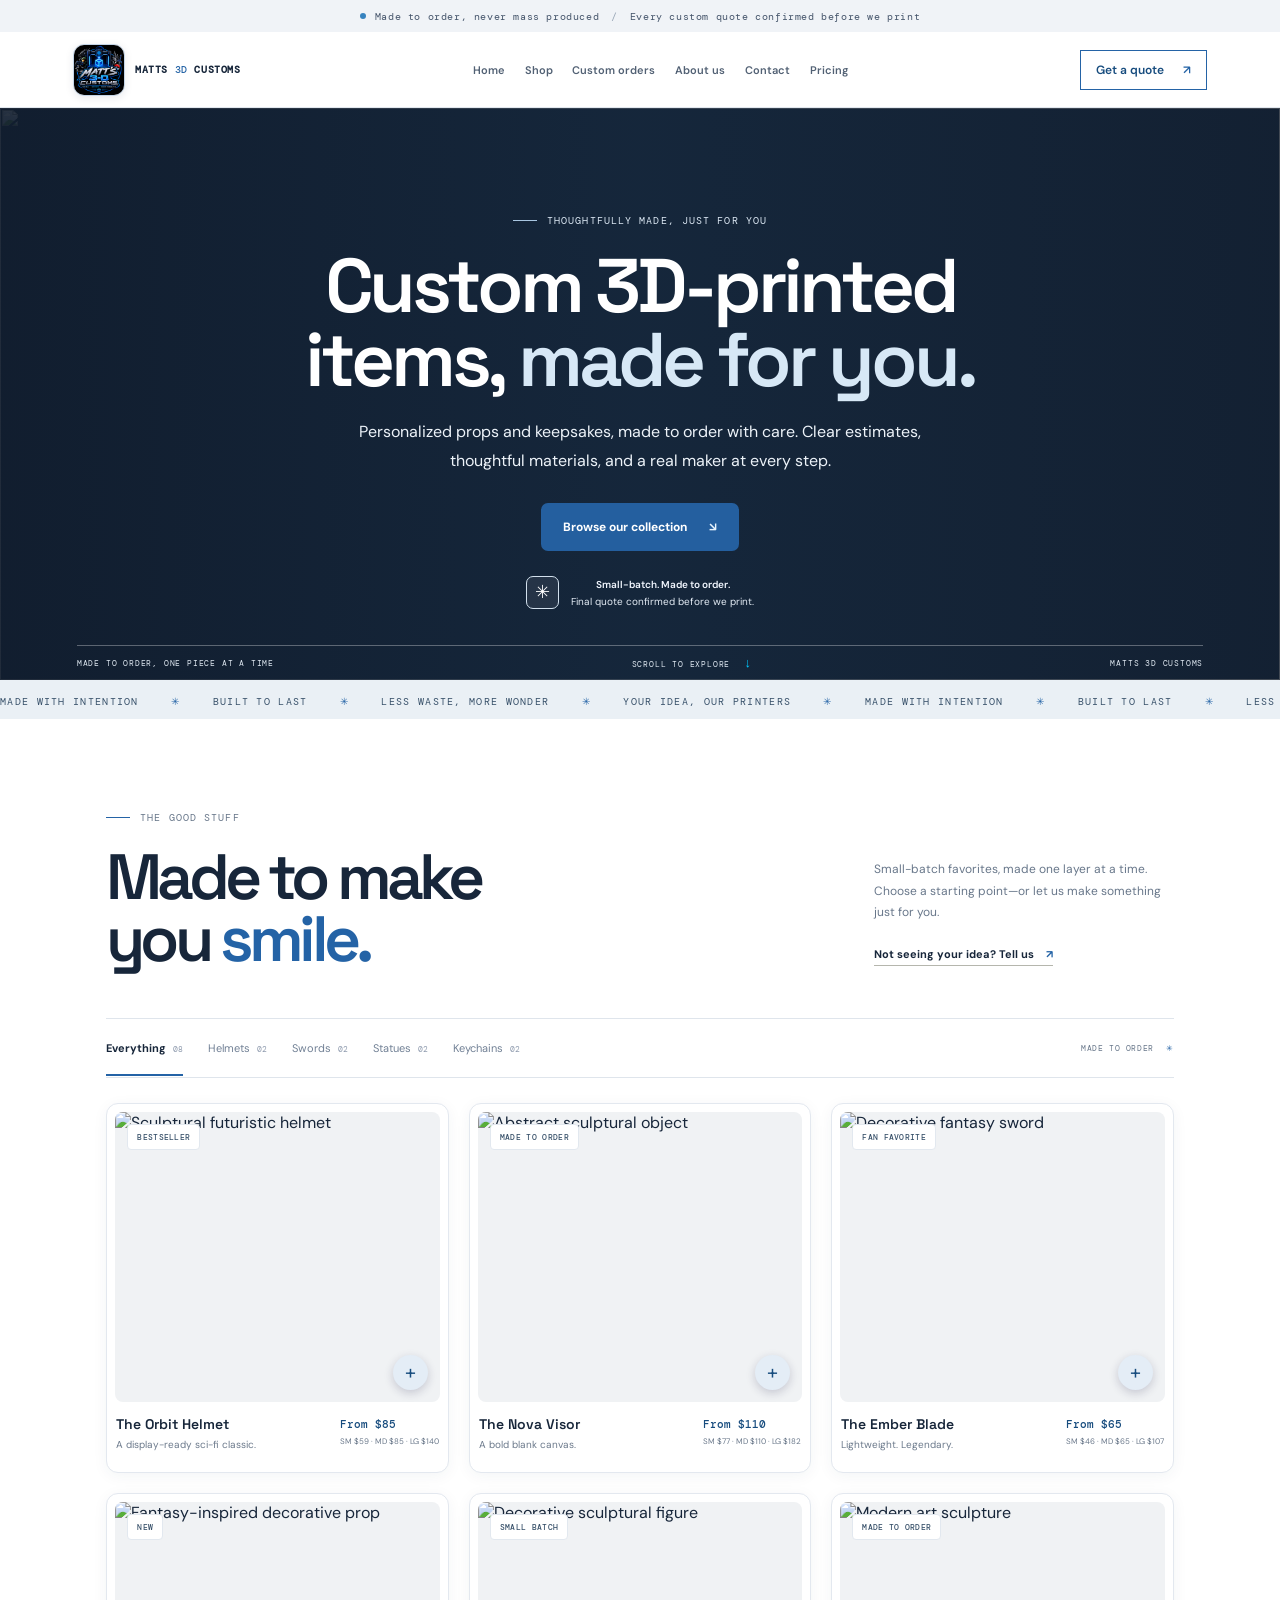
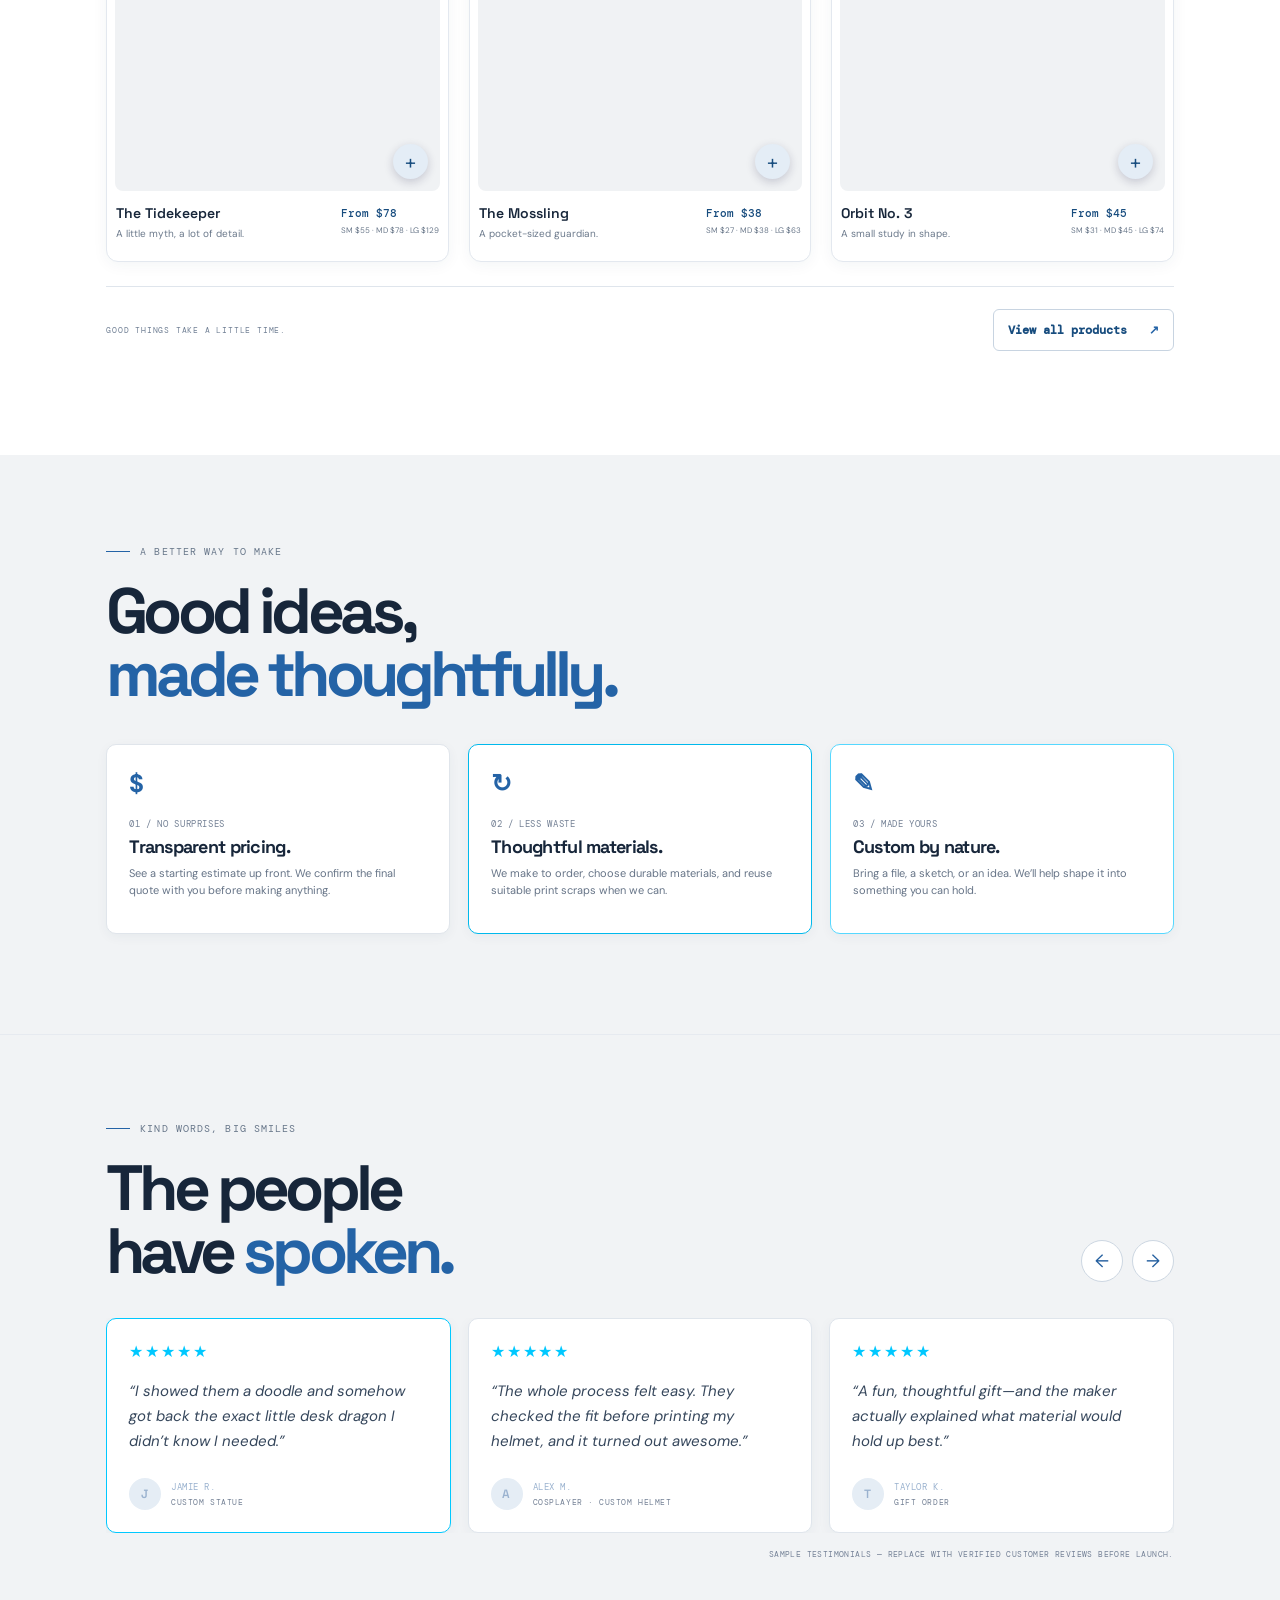
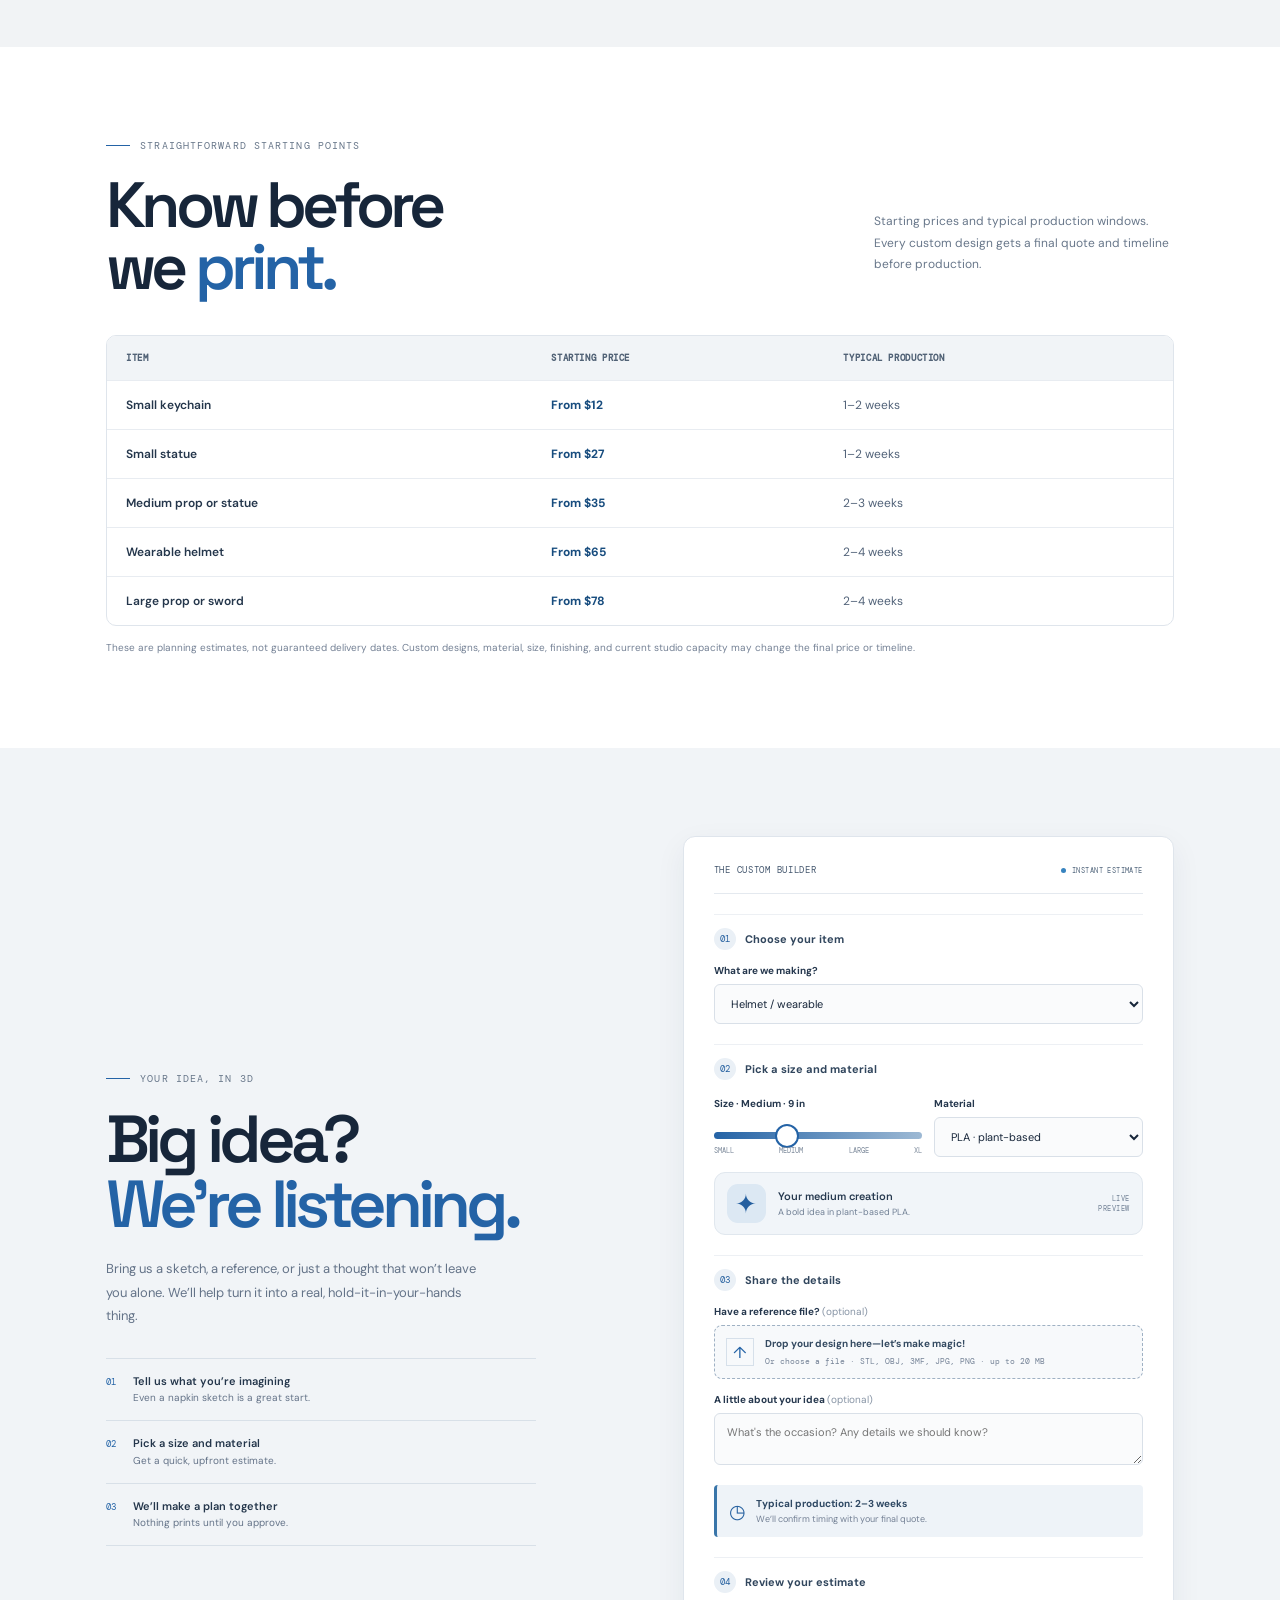
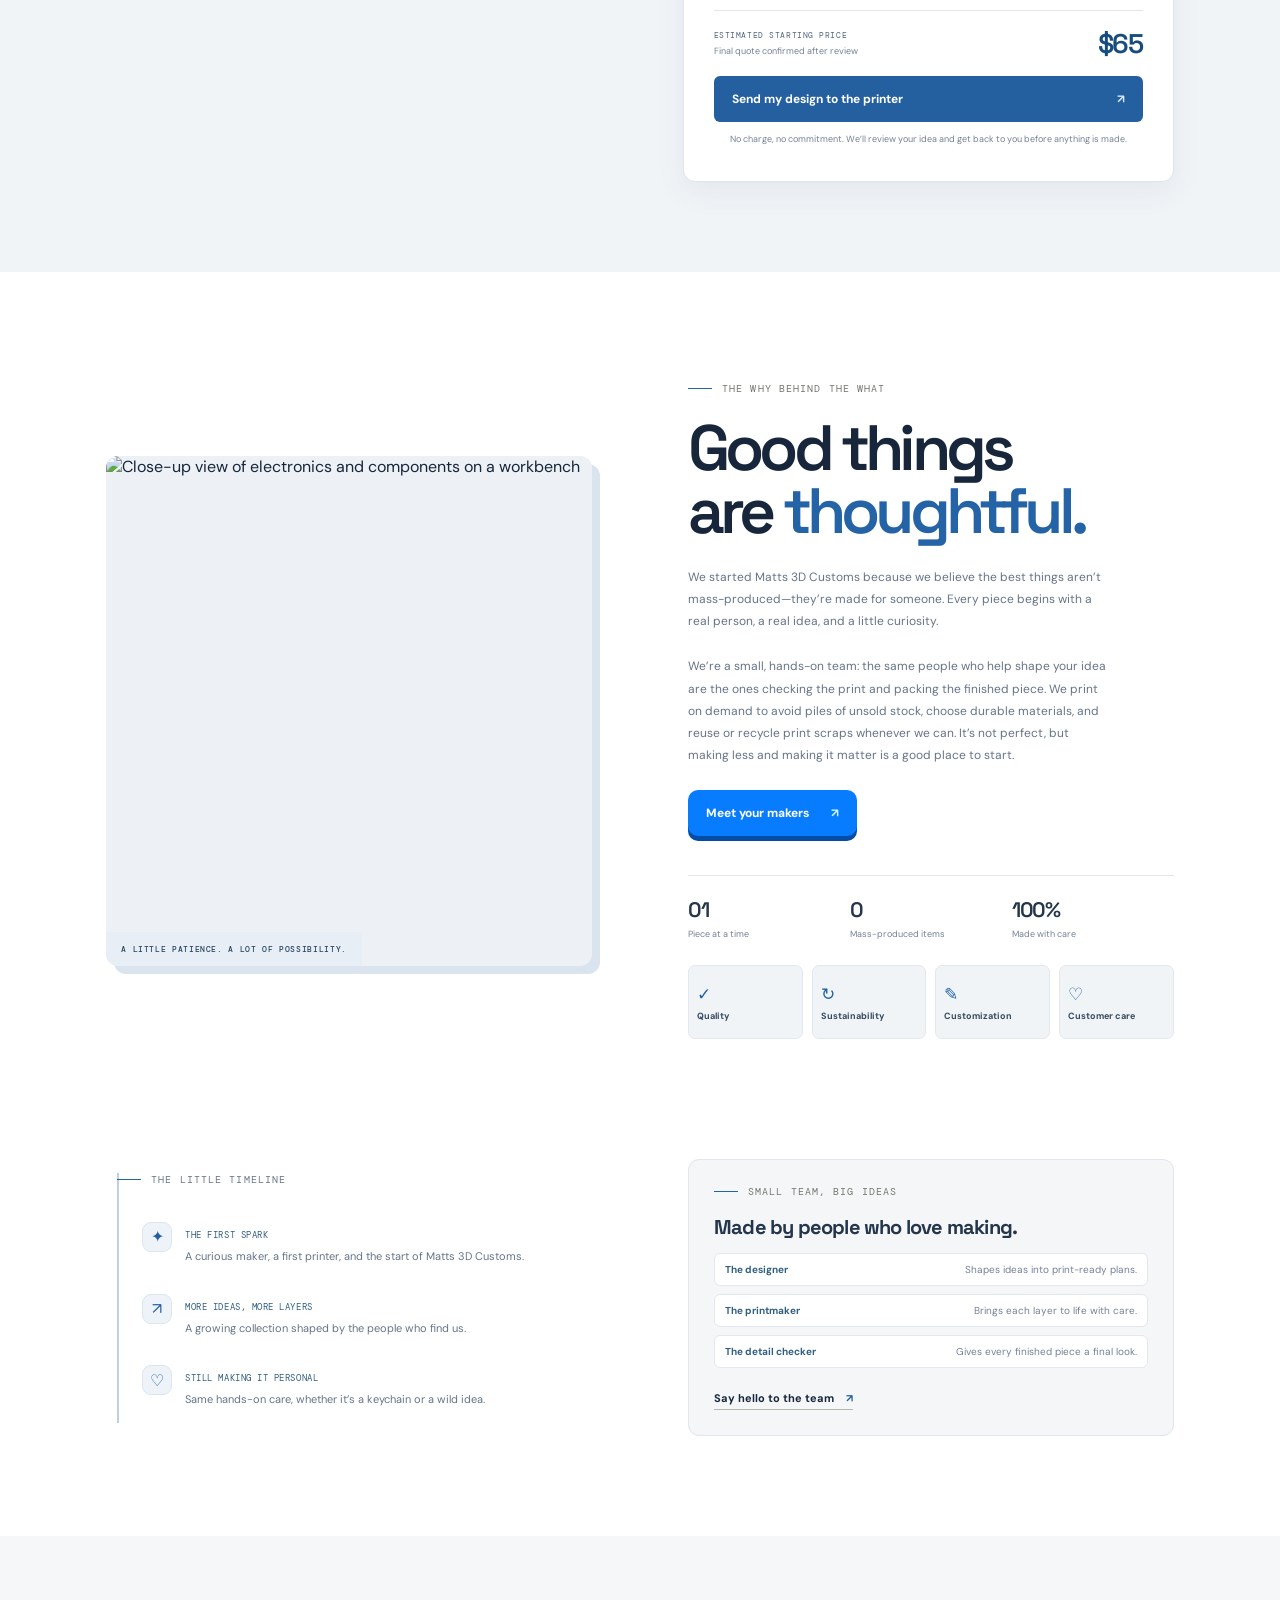
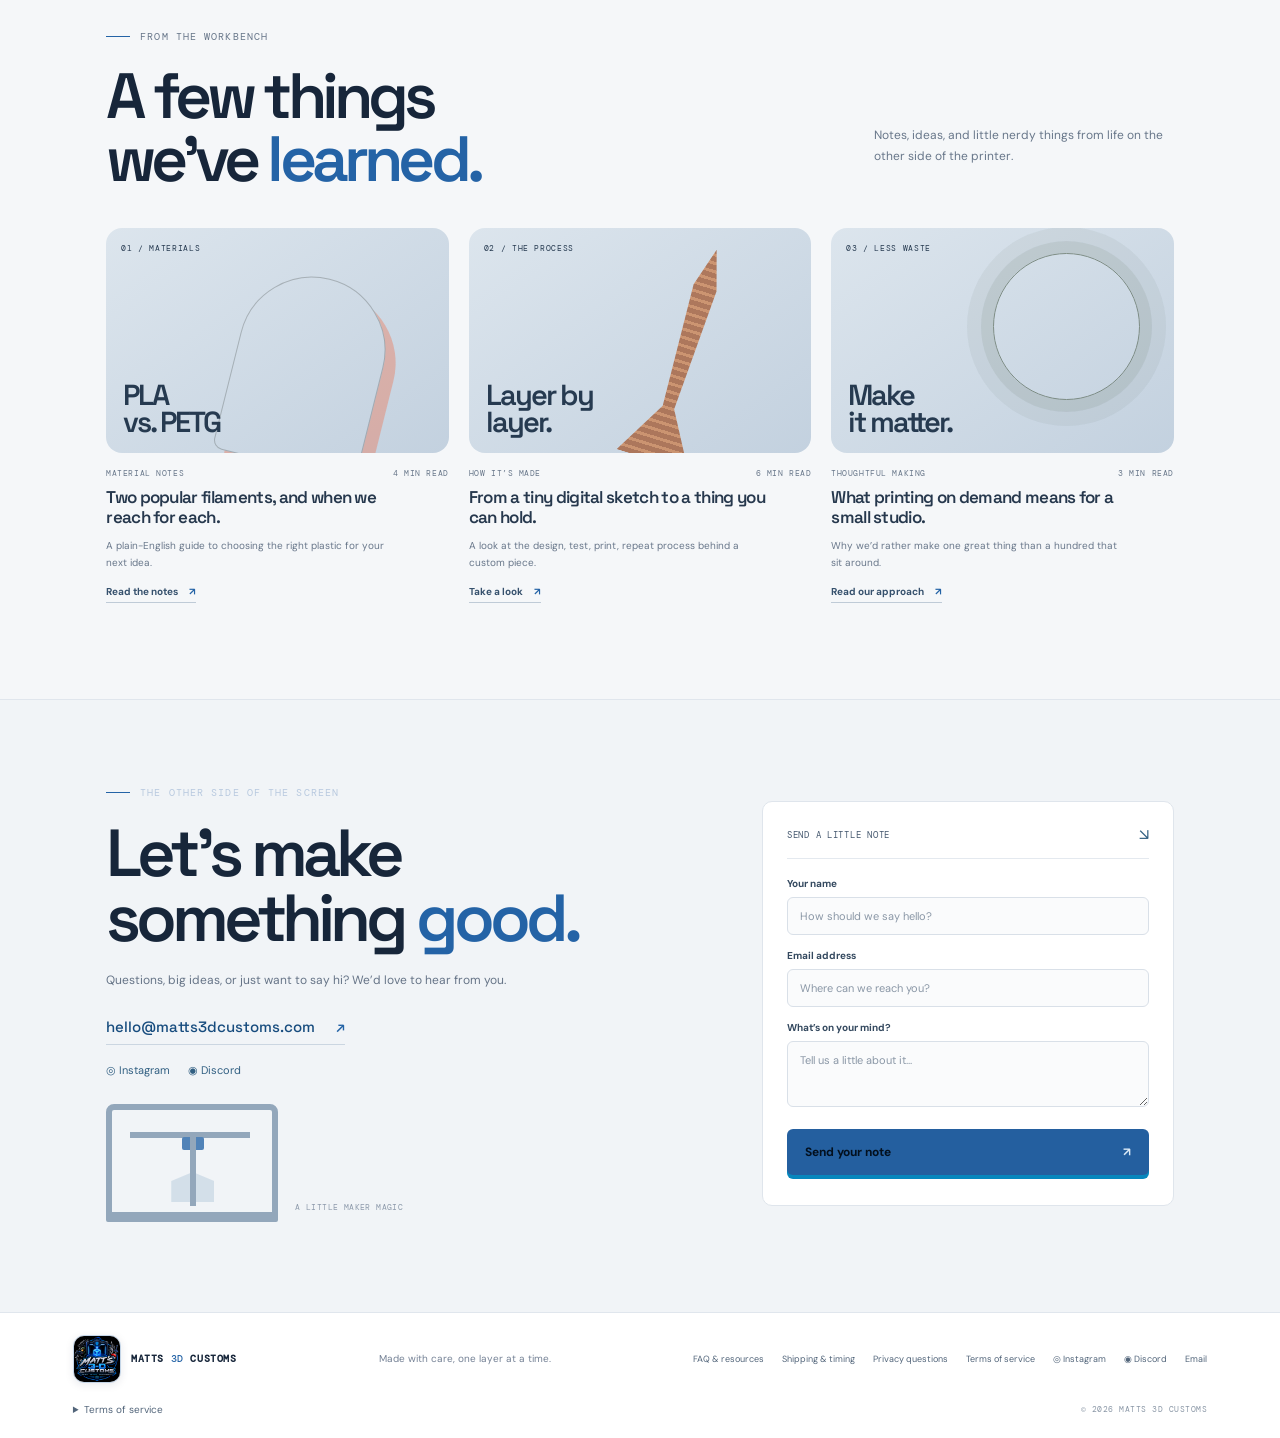
==== index.html @ ff28e209 "Build custom 3D printing storefront Add a responsive storefront with product browsing, configurable " ====
<!doctype html>
<html lang="en">
  <head>
    <meta charset="utf-8">
    <meta name="viewport" content="width=device-width, initial-scale=1">
    <meta name="theme-color" content="#f5f7fa">
    <meta name="description" content="Thoughtful 3D-printed props, keepsakes, and custom creations, made to order with care.">
    <title>Matts 3D Customs — Made for your kind of different</title>
    <link rel="icon" type="image/png" href="assets/matts-3d-customs-emblem.png">
    <link rel="apple-touch-icon" href="assets/matts-3d-customs-emblem.png">
    <meta property="og:title" content="Matts 3D Customs — Your imagination, 3D-printed">
    <meta property="og:description" content="One-of-a-kind props, keepsakes, and curiosities—designed with you and printed with purpose.">
    <meta property="og:image" content="assets/matts-3d-customs-emblem.png">
    <meta name="twitter:card" content="summary">
    <meta name="twitter:image" content="assets/matts-3d-customs-emblem.png">
    <link rel="preconnect" href="https://fonts.googleapis.com">
    <link rel="preconnect" href="https://fonts.gstatic.com" crossorigin>
    <link href="https://fonts.googleapis.com/css2?family=DM+Mono:wght@400;500&family=DM+Sans:wght@400;500;600;700&family=Space+Grotesk:wght@400;500;600;700&family=Permanent+Marker&display=swap" rel="stylesheet">
    <link rel="stylesheet" href="styles.css">
    <script src="app.js" defer></script>
  </head>
  <body>
    <a class="skip-link" href="#main">Skip to content</a>
    <div class="announcement"><span class="announcement-dot"></span>Made to order, never mass produced <span class="announcement-divider">/</span> Every custom quote confirmed before we print</div>

    <header class="site-header">
      <a class="brand" href="#home" aria-label="Matts 3D Customs home">
        <img class="brand-image" src="assets/matts-3d-customs-emblem.png" alt="">
        <span class="brand-name">MATTS <b>3D</b> CUSTOMS</span>
      </a>
      <button class="menu-toggle" type="button" aria-label="Open navigation" aria-expanded="false" aria-controls="main-nav"><span></span><span></span></button>
      <nav class="main-nav" id="main-nav" aria-label="Main navigation">
        <a href="#home">Home</a><a href="#shop">Shop</a><a href="#custom">Custom orders</a><a href="#story">About us</a><a href="#contact">Contact</a><a href="#pricing">Pricing</a>
      </nav>
      <a class="header-cta" href="#custom">Get a quote <span aria-hidden="true">↗</span></a>
    </header>

    <main id="main">
      <section class="hero" id="home">
        <div class="hero-art" aria-hidden="true"><img src="https://images.unsplash.com/photo-1581092160562-40aa08e78837?auto=format&fit=crop&w=1800&q=88" alt="" fetchpriority="high"></div>
        <div class="hero-content">
          <p class="eyebrow"><span class="eyebrow-line"></span> Thoughtfully made, just for you</p>
          <h1>Custom 3D-printed<br>items, <span>made for you.</span></h1>
          <p class="hero-copy">Personalized props and keepsakes, made to order with care. Clear estimates, thoughtful materials, and a real maker at every step.</p>
          <div class="hero-actions"><a class="button button-dark" href="#shop">Browse our collection <span aria-hidden="true">↘</span></a></div>
          <div class="hero-note"><span class="note-icon" aria-hidden="true">✳</span><span><b>Small-batch. Made to order.</b><br>Final quote confirmed before we print.</span></div>
        </div>
        <div class="hero-bottom"><span>MADE TO ORDER, ONE PIECE AT A TIME</span><span class="scroll-cue">SCROLL TO EXPLORE <span aria-hidden="true">↓</span></span><span>MATTS 3D CUSTOMS</span></div>
      </section>

      <section class="ticker" aria-label="Our values"><div class="ticker-track"><span>MADE WITH INTENTION <i>✳</i> BUILT TO LAST <i>✳</i> LESS WASTE, MORE WONDER <i>✳</i> YOUR IDEA, OUR PRINTERS <i>✳</i> MADE WITH INTENTION <i>✳</i> BUILT TO LAST <i>✳</i> LESS WASTE, MORE WONDER <i>✳</i> YOUR IDEA, OUR PRINTERS <i>✳</i></span></div></section>

      <section class="shop section-pad" id="shop">
        <div class="section-heading">
          <div><p class="eyebrow"><span class="eyebrow-line"></span> The good stuff</p><h2>Made to make<br>you <span>smile.</span></h2></div>
          <div class="heading-aside"><p>Small-batch favorites, made one layer at a time. Choose a starting point—or let us make something just for you.</p><a class="text-link" href="#custom">Not seeing your idea? Tell us <span aria-hidden="true">↗</span></a></div>
        </div>
        <div class="shop-toolbar"><div class="category-filters" role="group" aria-label="Filter products">
          <button class="filter-button is-active" data-category="all" type="button" aria-pressed="true">Everything <span>08</span></button>
          <button class="filter-button" data-category="helmets" type="button" aria-pressed="false">Helmets <span>02</span></button>
          <button class="filter-button" data-category="swords" type="button" aria-pressed="false">Swords <span>02</span></button>
          <button class="filter-button" data-category="statues" type="button" aria-pressed="false">Statues <span>02</span></button>
          <button class="filter-button" data-category="keychains" type="button" aria-pressed="false">Keychains <span>02</span></button>
        </div><span class="sort-note">MADE TO ORDER <span aria-hidden="true">✳</span></span></div>
        <div class="product-grid" id="product-grid" aria-live="polite"></div>
        <div class="shop-foot"><span>GOOD THINGS TAKE A LITTLE TIME.</span><button id="view-all-products" class="button button-outline" type="button" aria-expanded="false">View all products <span aria-hidden="true">↗</span></button></div>
      </section>

      <section class="why section-pad" aria-labelledby="why-title">
        <div class="why-heading"><p class="eyebrow"><span class="eyebrow-line"></span> A better way to make</p><h2 id="why-title">Good ideas,<br><span>made thoughtfully.</span></h2></div>
        <div class="benefit-grid">
          <article class="benefit-card benefit-pink"><span class="benefit-icon" aria-hidden="true">$</span><p>01 / NO SURPRISES</p><h3>Transparent pricing.</h3><span>See a starting estimate up front. We confirm the final quote with you before making anything.</span></article>
          <article class="benefit-card benefit-blue"><span class="benefit-icon" aria-hidden="true">↻</span><p>02 / LESS WASTE</p><h3>Thoughtful materials.</h3><span>We make to order, choose durable materials, and reuse suitable print scraps when we can.</span></article>
          <article class="benefit-card benefit-lime"><span class="benefit-icon" aria-hidden="true">✎</span><p>03 / MADE YOURS</p><h3>Custom by nature.</h3><span>Bring a file, a sketch, or an idea. We’ll help shape it into something you can hold.</span></article>
        </div>
      </section>

      <section class="testimonials section-pad" aria-labelledby="testimonial-title">
        <div class="testimonial-heading"><div><p class="eyebrow"><span class="eyebrow-line"></span> Kind words, big smiles</p><h2 id="testimonial-title">The people<br>have <span>spoken.</span></h2></div><div class="testimonial-controls"><button type="button" id="testimonial-prev" aria-label="Previous testimonial">←</button><button type="button" id="testimonial-next" aria-label="Next testimonial">→</button></div></div>
        <div class="testimonial-window"><div class="testimonial-track" id="testimonial-track" aria-live="polite">
          <blockquote class="testimonial-card"><span class="quote-stars" aria-label="5 out of 5 stars">★★★★★</span><p>“I showed them a doodle and somehow got back the exact little desk dragon I didn’t know I needed.”</p><footer><span class="customer-avatar">J</span><span>JAMIE R. <small>CUSTOM STATUE</small></span></footer></blockquote>
          <blockquote class="testimonial-card"><span class="quote-stars" aria-label="5 out of 5 stars">★★★★★</span><p>“The whole process felt easy. They checked the fit before printing my helmet, and it turned out awesome.”</p><footer><span class="customer-avatar">A</span><span>ALEX M. <small>COSPLAYER · CUSTOM HELMET</small></span></footer></blockquote>
          <blockquote class="testimonial-card"><span class="quote-stars" aria-label="5 out of 5 stars">★★★★★</span><p>“A fun, thoughtful gift—and the maker actually explained what material would hold up best.”</p><footer><span class="customer-avatar">T</span><span>TAYLOR K. <small>GIFT ORDER</small></span></footer></blockquote>
        </div></div>
        <p class="testimonial-note">SAMPLE TESTIMONIALS — REPLACE WITH VERIFIED CUSTOMER REVIEWS BEFORE LAUNCH.</p>
      </section>

      <section class="pricing section-pad" id="pricing">
        <div class="section-heading"><div><p class="eyebrow"><span class="eyebrow-line"></span> Straightforward starting points</p><h2>Know before<br>we <span>print.</span></h2></div><div class="heading-aside"><p>Starting prices and typical production windows. Every custom design gets a final quote and timeline before production.</p></div></div>
        <div class="pricing-table-wrap"><table class="pricing-table"><thead><tr><th scope="col">Item</th><th scope="col">Starting price</th><th scope="col">Typical production</th></tr></thead><tbody><tr><th scope="row">Small keychain</th><td>From $12</td><td>1–2 weeks</td></tr><tr><th scope="row">Small statue</th><td>From $27</td><td>1–2 weeks</td></tr><tr><th scope="row">Medium prop or statue</th><td>From $35</td><td>2–3 weeks</td></tr><tr><th scope="row">Wearable helmet</th><td>From $65</td><td>2–4 weeks</td></tr><tr><th scope="row">Large prop or sword</th><td>From $78</td><td>2–4 weeks</td></tr></tbody></table></div>
        <p class="pricing-note">These are planning estimates, not guaranteed delivery dates. Custom designs, material, size, finishing, and current studio capacity may change the final price or timeline.</p>
      </section>

      <section class="custom section-pad" id="custom">
        <div class="custom-intro"><p class="eyebrow eyebrow-light"><span class="eyebrow-line"></span> Your idea, in 3D</p><h2>Big idea?<br><span>We’re listening.</span></h2><p>Bring us a sketch, a reference, or just a thought that won’t leave you alone. We’ll help turn it into a real, hold-it-in-your-hands thing.</p><div class="process-list"><div><span>01</span><p><b>Tell us what you’re imagining</b><br>Even a napkin sketch is a great start.</p></div><div><span>02</span><p><b>Pick a size and material</b><br>Get a quick, upfront estimate.</p></div><div><span>03</span><p><b>We’ll make a plan together</b><br>Nothing prints until you approve.</p></div></div></div>
        <form class="quote-card" id="quote-form">
          <div class="quote-top"><span class="mono-label">THE CUSTOM BUILDER</span><span class="live-status"><i></i> INSTANT ESTIMATE</span></div>
          <div class="form-step-heading"><span>01</span><b>Choose your item</b></div>
          <label class="field-label" for="project-type">What are we making?</label>
          <select id="project-type" name="project-type"><option value="helmet">Helmet / wearable</option><option value="sword">Sword / prop</option><option value="statue">Statue / sculpture</option><option value="keychain">Keychain / small piece</option><option value="other">Something else</option></select>
          <div class="form-step-heading"><span>02</span><b>Pick a size and material</b></div>
          <div class="field-row"><div><label class="field-label" for="project-size-range">Size · <output id="size-label" for="project-size-range">Medium · 9 in</output></label><input class="size-slider" id="project-size-range" type="range" min="1" max="4" step="1" value="2" aria-valuetext="Medium, 9 inches"><div class="range-labels"><span>SMALL</span><span>MEDIUM</span><span>LARGE</span><span>XL</span></div><select id="project-size" name="project-size" class="visually-hidden" aria-label="Approximate size"><option value="small">Small · up to 6 in</option><option value="medium" selected>Medium · 6–12 in</option><option value="large">Large · 12–20 in</option><option value="xl">Extra large · 20+ in</option></select></div><div><label class="field-label" for="material">Material</label><select id="material" name="material"><option value="pla">PLA · plant-based</option><option value="petg">PETG · durable</option><option value="resin">Resin · fine detail</option></select></div></div>
          <div class="preview-card" aria-live="polite"><span class="preview-object" aria-hidden="true">✦</span><span><b id="preview-title">Your medium creation</b><small id="preview-description">A bold idea in plant-based PLA.</small></span><span class="preview-tag">LIVE<br>PREVIEW</span></div>
          <div class="form-step-heading"><span>03</span><b>Share the details</b></div>
          <label class="field-label" for="design-file">Have a reference file? <span class="optional">(optional)</span></label>
          <label class="upload-control" for="design-file"><span class="upload-icon" aria-hidden="true">↑</span><span id="upload-label"><b>Drop your design here—let’s make magic!</b><small>Or choose a file · STL, OBJ, 3MF, JPG, PNG · up to 20 MB</small></span><input id="design-file" name="design-file" type="file" accept=".stl,.obj,.3mf,.jpg,.jpeg,.png"></label>
          <label class="field-label" for="project-notes">A little about your idea <span class="optional">(optional)</span></label><textarea id="project-notes" name="project-notes" rows="2" placeholder="What's the occasion? Any details we should know?"></textarea>
          <div class="production-note"><span aria-hidden="true">◷</span><span><b>Typical production: 2–3 weeks</b><small>We’ll confirm timing with your final quote.</small></span></div>
          <div class="form-step-heading"><span>04</span><b>Review your estimate</b></div>
          <div class="estimate-row"><span>ESTIMATED STARTING PRICE <small>Final quote confirmed after review</small></span><output id="estimate" for="project-type project-size material">$45</output></div>
          <button class="button button-accent quote-submit" type="submit">Send my design to the printer <span aria-hidden="true">↗</span></button>
          <p class="quote-disclaimer">No charge, no commitment. We’ll review your idea and get back to you before anything is made.</p>
          <p class="form-message" id="quote-message" role="status" aria-live="polite"></p>
        </form>
      </section>

      <section class="values section-pad" id="story">
        <div class="values-photo"><img src="https://images.unsplash.com/photo-1581092918056-0c4c3acd3789?auto=format&fit=crop&w=1000&q=85" alt="Close-up view of electronics and components on a workbench" loading="lazy"><span class="photo-tag">A LITTLE PATIENCE. A LOT OF POSSIBILITY.</span></div>
        <div class="values-copy"><p class="eyebrow"><span class="eyebrow-line"></span> The why behind the what</p><h2>Good things<br>are <span>thoughtful.</span></h2><p>We started Matts 3D Customs because we believe the best things aren’t mass-produced—they’re made for someone. Every piece begins with a real person, a real idea, and a little curiosity.</p><p>We’re a small, hands-on team: the same people who help shape your idea are the ones checking the print and packing the finished piece. We print on demand to avoid piles of unsold stock, choose durable materials, and reuse or recycle print scraps whenever we can. It’s not perfect, but making less and making it matter is a good place to start.</p><a class="button button-dark" href="#contact">Meet your makers <span aria-hidden="true">↗</span></a><div class="values-stats"><div><b>01</b><span>Piece at a time</span></div><div><b>0</b><span>Mass-produced items</span></div><div><b>100%</b><span>Made with care</span></div></div><div class="values-grid"><div><span aria-hidden="true">✓</span><b>Quality</b></div><div><span aria-hidden="true">↻</span><b>Sustainability</b></div><div><span aria-hidden="true">✎</span><b>Customization</b></div><div><span aria-hidden="true">♡</span><b>Customer care</b></div></div></div>
      </section>

      <section class="maker-story section-pad" aria-label="Our maker milestones and team">
        <div class="maker-timeline"><p class="eyebrow"><span class="eyebrow-line"></span> The little timeline</p><div class="milestone"><span>✦</span><div><b>THE FIRST SPARK</b><p>A curious maker, a first printer, and the start of Matts 3D Customs.</p></div></div><div class="milestone"><span>↗</span><div><b>MORE IDEAS, MORE LAYERS</b><p>A growing collection shaped by the people who find us.</p></div></div><div class="milestone"><span>♡</span><div><b>STILL MAKING IT PERSONAL</b><p>Same hands-on care, whether it’s a keychain or a wild idea.</p></div></div></div>
        <div class="team-card"><p class="eyebrow"><span class="eyebrow-line"></span> Small team, big ideas</p><div class="team-avatars"><span class="team-avatar avatar-one" aria-hidden="true">M</span><span class="team-avatar avatar-two" aria-hidden="true">✳</span><span class="team-avatar avatar-three" aria-hidden="true">3D</span></div><h3>Made by people who love making.</h3><div class="team-roles"><p><b>The designer</b><span>Shapes ideas into print-ready plans.</span></p><p><b>The printmaker</b><span>Brings each layer to life with care.</span></p><p><b>The detail checker</b><span>Gives every finished piece a final look.</span></p></div><a class="text-link" href="#contact">Say hello to the team <span aria-hidden="true">↗</span></a></div>
      </section>

      <section class="journal section-pad" id="journal">
        <div class="section-heading journal-heading"><div><p class="eyebrow"><span class="eyebrow-line"></span> From the workbench</p><h2>A few things<br>we’ve <span>learned.</span></h2></div><div class="heading-aside"><p>Notes, ideas, and little nerdy things from life on the other side of the printer.</p></div></div>
        <div class="journal-grid">
          <article class="journal-card"><div class="journal-image journal-image-one"><span>01 / MATERIALS</span><b>PLA<br>vs. PETG</b></div><p class="journal-meta">MATERIAL NOTES <span>4 MIN READ</span></p><h3>Two popular filaments, and when we reach for each.</h3><p>A plain-English guide to choosing the right plastic for your next idea.</p><details class="journal-more"><summary>Read the notes <span aria-hidden="true">↗</span></summary><p>PLA is an easygoing choice for display pieces and everyday objects; it comes from renewable resources, but it is not automatically home-compostable. PETG is a tougher option for parts that need more flexibility or impact resistance. Neither is right for every job—use, heat, finish, and design all matter.</p></details></article>
          <article class="journal-card"><div class="journal-image journal-image-two"><span>02 / THE PROCESS</span><b>Layer by<br>layer.</b></div><p class="journal-meta">HOW IT’S MADE <span>6 MIN READ</span></p><h3>From a tiny digital sketch to a thing you can hold.</h3><p>A look at the design, test, print, repeat process behind a custom piece.</p><details class="journal-more"><summary>Take a look <span aria-hidden="true">↗</span></summary><p>First comes a 3D model, checked for shape, scale, and how it will sit on the printer. We orient the model, choose supports, and slice it into thin layers. A test print can reveal details the screen can’t; once the plan looks right, the final piece is printed, cleaned up, and checked by hand.</p></details></article>
          <article class="journal-card"><div class="journal-image journal-image-three"><span>03 / LESS WASTE</span><b>Make<br>it matter.</b></div><p class="journal-meta">THOUGHTFUL MAKING <span>3 MIN READ</span></p><h3>What printing on demand means for a small studio.</h3><p>Why we’d rather make one great thing than a hundred that sit around.</p><details class="journal-more"><summary>Read our approach <span aria-hidden="true">↗</span></summary><p>Making after an order helps avoid unsold inventory, but it doesn’t make a print waste-free. Failed prints and support material still happen. We plan jobs carefully, reuse suitable scraps where possible, and keep improving how we handle the material we can’t use again.</p></details></article>
        </div>
      </section>

      <section class="contact section-pad" id="contact">
        <div><p class="eyebrow eyebrow-light"><span class="eyebrow-line"></span> The other side of the screen</p><h2>Let’s make<br>something <span>good.</span></h2><p>Questions, big ideas, or just want to say hi? We’d love to hear from you.</p><a class="contact-email" href="mailto:hello@matts3dcustoms.com">hello@matts3dcustoms.com <span aria-hidden="true">↗</span></a><div class="contact-social"><a href="https://www.instagram.com/matts3dcustoms/" target="_blank" rel="noreferrer">◎ Instagram</a><a href="https://discord.com/" target="_blank" rel="noreferrer">◉ Discord</a></div><div class="printer-illustration" aria-label="Illustration of a 3D printer"><span class="printer-frame"></span><span class="printer-nozzle"></span><span class="printer-object"></span><span class="printer-caption">A LITTLE MAKER MAGIC</span></div></div>
        <form id="contact-form" class="contact-form"><div class="contact-form-heading"><span class="mono-label">SEND A LITTLE NOTE</span><span>↘</span></div><label for="contact-name">Your name</label><input id="contact-name" name="name" autocomplete="name" required placeholder="How should we say hello?"><label for="contact-email">Email address</label><input id="contact-email" name="email" type="email" autocomplete="email" required placeholder="Where can we reach you?"><label for="contact-message">What’s on your mind?</label><textarea id="contact-message" name="message" rows="3" required placeholder="Tell us a little about it..."></textarea><button class="button button-accent" type="submit">Send your note <span aria-hidden="true">↗</span></button><p class="form-message" id="contact-message-status" role="status" aria-live="polite"></p></form>
      </section>
    </main>
    <dialog class="product-dialog" id="product-dialog" aria-labelledby="dialog-product-title">
      <button class="dialog-close" type="button" data-dialog-close aria-label="Close product details">×</button>
      <div class="product-dialog-content" id="product-dialog-content"></div>
    </dialog>
    <footer class="site-footer"><a class="brand footer-brand" href="#home" aria-label="Matts 3D Customs home"><img class="brand-image" src="assets/matts-3d-customs-emblem.png" alt=""><span class="brand-name">MATTS <b>3D</b> CUSTOMS</span></a><p>Made with care, one layer at a time.</p><nav class="footer-links" aria-label="Footer links"><a href="#journal">FAQ & resources</a><a href="#pricing">Shipping & timing</a><a href="#contact">Privacy questions</a><a href="#terms">Terms of service</a><a href="https://www.instagram.com/matts3dcustoms/" target="_blank" rel="noreferrer" aria-label="Instagram"><span aria-hidden="true">◎</span> Instagram</a><a href="https://discord.com/" target="_blank" rel="noreferrer" aria-label="Discord"><span aria-hidden="true">◉</span> Discord</a><a href="mailto:hello@matts3dcustoms.com">Email</a></nav><details class="footer-policy" id="terms"><summary>Terms of service</summary><p>Terms for custom work, payment, changes, and delivery will be shared with your final quote before you approve an order. Contact <a href="mailto:hello@matts3dcustoms.com">hello@matts3dcustoms.com</a> for current order terms.</p></details><span class="copyright">© <span id="year"></span> MATTS 3D CUSTOMS</span></footer>
    <div class="toast" id="toast" role="status" aria-live="polite"></div>
  </body>
</html>
---- styles.css ----
:root{--paper:#f4f2ec;--ink:#22251f;--muted:#74766e;--line:#d9d8d0;--accent:#f26b45;--lime:#c6e26d;--mono:"DM Mono",monospace;--sans:"DM Sans",sans-serif;--display:"Space Grotesk",sans-serif}
*{box-sizing:border-box}
html{scroll-behavior:smooth;scroll-padding-top:90px}
body{margin:0;background:var(--paper);color:var(--ink);font-family:var(--sans);-webkit-font-smoothing:antialiased}
button,input,select,textarea{font:inherit}
a{color:inherit;text-decoration:none}
button{color:inherit}
.skip-link{position:absolute;top:-60px;left:16px;background:var(--ink);color:white;padding:12px;z-index:30}.skip-link:focus{top:10px}
.announcement{height:32px;background:var(--ink);color:#e7e7df;display:flex;align-items:center;justify-content:center;gap:9px;font:10px var(--mono);letter-spacing:.06em}.announcement-dot,.live-status i{width:6px;height:6px;border-radius:50%;background:var(--lime);display:inline-block}.announcement-divider{color:#77796f;margin:0 3px}
.site-header{height:76px;border-bottom:1px solid var(--line);display:flex;align-items:center;padding:0 5.7%;gap:40px;position:sticky;top:0;background:rgba(244,242,236,.95);backdrop-filter:blur(12px);z-index:20}
.brand{display:flex;align-items:center;gap:10px;white-space:nowrap}.brand-mark{width:34px;height:34px;background:var(--ink);color:var(--paper);display:grid;place-items:center;font:700 15px var(--display);letter-spacing:-2px;position:relative}.brand-mark span{color:var(--lime);font-size:10px;align-self:start;margin-left:-2px;margin-top:6px;letter-spacing:-1px}.brand-name{font:600 11px var(--mono);letter-spacing:.075em}.brand-name b{color:var(--accent);font-weight:500}
.main-nav{display:flex;align-items:center;justify-content:center;gap:34px;flex:1}.main-nav a,.header-cta{font-size:12px;font-weight:600}.main-nav a{color:#64665e;transition:color .2s}.main-nav a:hover,.text-link:hover{color:var(--accent)}.header-cta{border:1px solid var(--ink);padding:11px 15px;transition:background .2s,color .2s}.header-cta:hover{background:var(--ink);color:var(--paper)}.header-cta span{margin-left:16px;color:var(--accent)}
.menu-toggle{display:none}
.hero{min-height:610px;display:grid;grid-template-columns:1fr 1fr;padding:66px 5.7% 0;position:relative;overflow:hidden}.hero-content{padding:32px 0 64px;z-index:1}.eyebrow{font:10px var(--mono);letter-spacing:.11em;text-transform:uppercase;color:#74766e;display:flex;align-items:center;gap:10px;margin:0 0 22px}.eyebrow-line{display:inline-block;width:24px;height:1px;background:var(--accent)}h1,h2,h3,p{margin-top:0}.hero h1,.section-heading h2,.custom h2,.values h2,.contact h2{font:600 clamp(52px,6vw,82px)/.98 var(--display);letter-spacing:-.075em;margin:0}.hero h1 span,.section-heading h2 span,.values h2 span{color:var(--accent)}.hero-copy{max-width:390px;color:#6e7068;font-size:15px;line-height:1.8;margin:24px 0 26px}.hero-actions{display:flex;align-items:center;gap:23px}.button{border:0;display:inline-flex;align-items:center;justify-content:space-between;gap:22px;padding:15px 18px;font-size:12px;font-weight:700;cursor:pointer;transition:transform .2s,background .2s}.button:hover{transform:translateY(-2px)}.button-dark{background:var(--ink);color:var(--paper)}.button-dark:hover{background:#3c4038}.button-dark span,.button-accent span{color:var(--lime)}.text-link{font-size:11px;font-weight:700;border-bottom:1px solid #b5b6ad;padding-bottom:4px;transition:color .2s}.text-link span{margin-left:9px;color:var(--accent)}.hero-note{display:flex;align-items:center;gap:12px;margin-top:69px;font-size:10px;line-height:1.7;color:#777970}.hero-note b{color:var(--ink);font-weight:600}.note-icon{width:33px;height:33px;border:1px solid var(--line);display:grid;place-items:center;color:var(--accent);font-size:18px}
.hero-art{position:relative;min-height:465px;margin:0 0 35px 20px;overflow:hidden;background:#d1d2c5}.art-grid{position:absolute;inset:0;background-image:linear-gradient(rgba(34,37,31,.07) 1px,transparent 1px),linear-gradient(90deg,rgba(34,37,31,.07) 1px,transparent 1px);background-size:39px 39px}.art-sun{position:absolute;width:270px;height:270px;border-radius:50%;background:var(--lime);top:49px;left:50%;transform:translateX(-50%);opacity:.88}.hero-object{position:absolute;width:67%;height:83%;left:17%;bottom:0;overflow:hidden;clip-path:polygon(28% 0,72% 0,96% 27%,90% 100%,10% 100%,4% 27%);mix-blend-mode:multiply}.hero-object img{width:100%;height:100%;object-fit:cover;filter:saturate(.78) contrast(1.08)}.art-label{position:absolute;top:18px;left:18px;font:8px var(--mono);letter-spacing:.08em;color:#5b5f54;z-index:2}.art-label span{color:var(--accent);padding:0 8px}.art-caption{position:absolute;bottom:15px;left:18px;right:18px;display:flex;justify-content:space-between;z-index:3;font:8px var(--mono);letter-spacing:.06em;color:var(--paper);text-shadow:0 1px 3px #222}.art-stamp{position:absolute;right:20px;top:48%;width:57px;height:57px;border:1px solid var(--ink);border-radius:50%;display:grid;place-content:center;text-align:center;font:7px/1.25 var(--mono);letter-spacing:.08em;transform:rotate(13deg);z-index:2}.hero-bottom{position:absolute;bottom:0;left:5.7%;right:5.7%;height:35px;border-top:1px solid var(--line);display:flex;justify-content:space-between;align-items:center;font:8px var(--mono);letter-spacing:.1em;color:#81837a}.scroll-cue span{color:var(--accent);font-size:13px;margin-left:8px}
.ticker{height:48px;background:var(--lime);overflow:hidden;display:flex;align-items:center}.ticker-track{white-space:nowrap;animation:marquee 36s linear infinite}.ticker-track span{font:10px var(--mono);letter-spacing:.13em}.ticker-track i{font-style:normal;color:var(--accent);padding:0 25px}@keyframes marquee{to{transform:translateX(-30%)}}
.section-pad{padding-left:8.3%;padding-right:8.3%}.shop{padding-top:106px;padding-bottom:104px}.section-heading{display:flex;align-items:flex-end;justify-content:space-between;gap:40px}.section-heading h2,.values h2{font-size:clamp(46px,5vw,66px)}.heading-aside{max-width:300px;padding-bottom:5px}.heading-aside p{font-size:12px;line-height:1.8;color:#71736a;margin-bottom:18px}.heading-aside .text-link{display:inline-block}.shop-toolbar{border-top:1px solid var(--line);border-bottom:1px solid var(--line);margin-top:47px;display:flex;align-items:center;justify-content:space-between;gap:16px;min-height:60px}.category-filters{display:flex;gap:25px}.filter-button{border:0;background:none;padding:20px 0;font-size:11px;color:#85877e;cursor:pointer;position:relative;white-space:nowrap}.filter-button span{font:8px var(--mono);margin-left:4px;color:#a2a49a}.filter-button.is-active{color:var(--ink);font-weight:700}.filter-button.is-active:after{content:"";height:2px;position:absolute;bottom:-1px;left:0;right:0;background:var(--accent)}.sort-note{font:8px var(--mono);letter-spacing:.07em;color:#777970;white-space:nowrap}.sort-note span{color:var(--accent);margin-left:7px}.product-grid{display:grid;grid-template-columns:repeat(4,minmax(0,1fr));gap:17px;margin-top:25px}.product-card{min-width:0}.product-photo{position:relative;aspect-ratio: .83;background:#e8e5dc;overflow:hidden}.product-photo img{width:100%;height:100%;object-fit:cover;transition:transform .5s;mix-blend-mode:multiply}.product-card:hover .product-photo img{transform:scale(1.045)}.product-badge{position:absolute;top:12px;left:12px;font:8px var(--mono);letter-spacing:.04em;padding:7px 9px;background:var(--paper)}.product-add{position:absolute;right:12px;bottom:12px;width:35px;height:35px;border:0;border-radius:50%;background:var(--lime);font-size:20px;cursor:pointer;transition:transform .2s}.product-add:hover{transform:rotate(90deg)}.product-info{display:flex;justify-content:space-between;align-items:flex-start;padding:13px 1px}.product-info h3{font:600 13px var(--display);margin:0 0 5px}.product-info p{font-size:10px;color:var(--muted);margin:0}.product-price{font:11px var(--mono);padding-top:2px;white-space:nowrap}.product-price small{display:block;color:var(--muted);font:8px var(--sans);text-align:right;margin-top:5px}.shop-foot{display:flex;align-items:center;justify-content:space-between;border-top:1px solid var(--line);margin-top:24px;padding-top:22px;font:8px var(--mono);letter-spacing:.1em;color:#888a81}.button-outline{border:1px solid var(--ink);background:transparent;padding:12px 14px;color:var(--ink)}.button-outline span{color:var(--accent)}
.custom{background:#272b25;color:#f4f2ec;padding-top:88px;padding-bottom:90px;display:grid;grid-template-columns:1fr 1fr;gap:8%;align-items:center}.eyebrow-light{color:#b2b4aa}.custom h2,.contact h2{font-size:clamp(48px,5.2vw,70px)}.custom h2 span,.contact h2 span{color:var(--lime)}.custom-intro>p:not(.eyebrow){font-size:13px;line-height:1.8;color:#b1b3a9;max-width:390px;margin:20px 0 30px}.process-list{border-top:1px solid #484b43;max-width:430px}.process-list>div{display:flex;gap:17px;padding:14px 0;border-bottom:1px solid #484b43}.process-list>div>span{font:9px var(--mono);color:var(--lime);padding-top:3px}.process-list p{font-size:10px;color:#a4a69d;line-height:1.6;margin:0}.process-list b{font-size:11px;color:#f4f2ec;font-weight:600}.quote-card{background:var(--paper);color:var(--ink);padding:27px 30px}.quote-top{display:flex;justify-content:space-between;align-items:center;border-bottom:1px solid var(--line);padding-bottom:17px;margin-bottom:19px}.mono-label{font:9px var(--mono);letter-spacing:.08em}.live-status{display:flex;align-items:center;gap:6px;font:7px var(--mono);color:#6f7269;letter-spacing:.06em}.live-status i{background:#92b64d;width:5px;height:5px}.field-label,.contact-form label{display:block;font-size:10px;font-weight:700;margin:14px 0 7px}.optional{color:#999b92;font-weight:400}.quote-card select,.quote-card textarea,.contact-form input,.contact-form textarea{width:100%;background:#efede5;border:1px solid #e0ded5;padding:11px 12px;color:var(--ink);font-size:11px;outline:none;border-radius:0}.quote-card select:focus,.quote-card textarea:focus,.contact-form input:focus,.contact-form textarea:focus{border-color:#85887d}.field-row{display:grid;grid-template-columns:1fr 1fr;gap:12px}.upload-control{display:flex;align-items:center;gap:11px;border:1px dashed #c4c5bb;background:#efede5;padding:11px;cursor:pointer;font-size:10px}.upload-control input{position:absolute;width:1px;height:1px;opacity:0}.upload-control:focus-within{outline:2px solid var(--accent)}.upload-icon{width:28px;height:28px;border:1px solid #d8d8ce;display:grid;place-items:center;color:var(--accent);font-size:16px}.upload-control small{display:block;font:8px var(--mono);color:#8c8e84;margin-top:5px}.estimate-row{border-top:1px solid var(--line);margin-top:17px;padding:15px 0;display:flex;align-items:center;justify-content:space-between;font:8px var(--mono);letter-spacing:.07em}.estimate-row small{display:block;font:9px var(--sans);letter-spacing:0;color:#898b81;margin-top:5px}.estimate-row output{font:600 27px var(--display);letter-spacing:-.05em;color:var(--accent)}.button-accent{background:var(--accent);color:white}.button-accent:hover{background:#db5b37}.quote-submit{width:100%}.quote-disclaimer{font-size:9px;line-height:1.6;color:#85877e;text-align:center;margin:10px 0 0}.form-message{font-size:10px;line-height:1.5;color:#536b29;margin:8px 0 0;min-height:0}
.values{padding-top:110px;padding-bottom:110px;display:grid;grid-template-columns:1fr 1fr;gap:9%;align-items:center}.values-photo{position:relative;height:510px;background:#d8d7cc}.values-photo img{width:100%;height:100%;object-fit:cover;filter:saturate(.65)}.photo-tag{position:absolute;left:0;bottom:0;background:var(--lime);padding:12px 15px;font:8px var(--mono);letter-spacing:.08em}.values-copy>p:not(.eyebrow){max-width:420px;color:#73756c;font-size:12px;line-height:1.85;margin:23px 0 0}.values-copy .button{margin-top:24px}.values-stats{border-top:1px solid var(--line);margin-top:39px;padding-top:20px;display:grid;grid-template-columns:repeat(3,1fr)}.values-stats div{display:flex;flex-direction:column;gap:5px}.values-stats b{font:600 21px var(--display);letter-spacing:-.06em}.values-stats span{font-size:9px;color:#888a81}
.journal{background:#eae8df;padding-top:94px;padding-bottom:96px}.journal-heading{margin-bottom:37px}.journal-grid{display:grid;grid-template-columns:repeat(3,1fr);gap:20px}.journal-card{min-width:0}.journal-image{height:225px;position:relative;overflow:hidden;padding:17px;display:flex;align-items:flex-end}.journal-image:before,.journal-image:after{content:"";position:absolute;pointer-events:none}.journal-image-one{background:#c2d0a1}.journal-image-one:before{width:145px;height:190px;border:1px solid rgba(34,37,31,.3);border-radius:90px 90px 12px 12px;right:20%;bottom:-15px;transform:rotate(14deg);box-shadow:13px 10px 0 rgba(242,107,69,.45)}.journal-image-two{background:#d8c3a5}.journal-image-two:before{width:75px;height:220px;background:repeating-linear-gradient(0deg,#a55f3a 0 5px,#cb8354 5px 8px);clip-path:polygon(50% 0,66% 18%,58% 75%,100% 100%,0 100%,42% 75%,34% 18%);left:52%;bottom:-12px;transform:rotate(17deg)}.journal-image-three{background:#b8c5c0}.journal-image-three:before{width:145px;height:145px;border:1px solid #68786b;border-radius:50%;right:10%;top:25px;box-shadow:0 0 0 12px rgba(104,120,107,.16),0 0 0 26px rgba(104,120,107,.1)}.journal-image>span{position:absolute;top:15px;left:15px;font:8px var(--mono);letter-spacing:.08em;z-index:1}.journal-image b{font:600 29px/.95 var(--display);letter-spacing:-.07em;z-index:1}.journal-meta{font:8px var(--mono);letter-spacing:.07em;color:#74766e;display:flex;justify-content:space-between;margin:15px 0 9px}.journal-card h3{font:600 17px/1.2 var(--display);letter-spacing:-.04em;max-width:300px;margin-bottom:9px}.journal-card>p:not(.journal-meta){font-size:10px;line-height:1.7;color:#777970;max-width:290px;margin-bottom:14px}.journal-card .text-link{font-size:10px}
.journal-more{font-size:10px;color:#66695f}.journal-more summary{display:inline-block;cursor:pointer;font-weight:700;border-bottom:1px solid #b5b6ad;padding-bottom:4px;list-style:none}.journal-more summary::-webkit-details-marker{display:none}.journal-more summary span{margin-left:9px;color:var(--accent)}.journal-more[open] summary{margin-bottom:9px}.journal-more>p{font-size:10px;line-height:1.75;color:#73756c;margin:0;max-width:350px}
.contact{background:var(--ink);color:var(--paper);display:grid;grid-template-columns:1fr .75fr;gap:10%;padding-top:86px;padding-bottom:90px;align-items:center}.contact>div>p:not(.eyebrow){font-size:12px;color:#b1b3aa;margin:21px 0 28px}.contact-email{display:inline-block;font:500 15px var(--display);border-bottom:1px solid #55594f;padding-bottom:8px}.contact-email span{color:var(--lime);margin-left:17px}.contact-form{border:1px solid #484b43;padding:22px 24px}.contact-form-heading{display:flex;align-items:center;justify-content:space-between;border-bottom:1px solid #484b43;padding-bottom:13px;margin-bottom:18px;color:var(--lime)}.contact-form label{color:#e2e2d8}.contact-form input,.contact-form textarea{background:#30342e;border-color:#484b43;color:var(--paper)}.contact-form input::placeholder,.contact-form textarea::placeholder{color:#878a7f}.contact-form .button{width:100%;margin-top:17px}.contact-form .form-message{color:var(--lime)}
.site-footer{padding:22px 5.7%;display:flex;align-items:center;justify-content:space-between;gap:20px;min-height:82px}.footer-brand .brand-mark{background:var(--ink)}.site-footer>p{font-size:10px;color:#777970;margin:0}.footer-links{display:flex;gap:18px;font-size:9px;color:#676960}.footer-links a:hover{color:var(--accent)}.copyright{font:8px var(--mono);letter-spacing:.06em;color:#92948b}
.toast{position:fixed;right:24px;bottom:24px;background:var(--ink);color:var(--paper);padding:14px 18px;font-size:11px;box-shadow:0 10px 30px #2223;z-index:40;opacity:0;transform:translateY(8px);transition:.25s;pointer-events:none}.toast.is-visible{opacity:1;transform:translateY(0)}
@media(max-width:900px){.site-header{padding:0 4%;gap:20px}.main-nav{gap:18px}.section-pad{padding-left:6%;padding-right:6%}.hero{padding-left:6%;padding-right:6%}.hero-bottom{left:6%;right:6%}.hero-art{min-height:410px}.product-grid{grid-template-columns:repeat(2,1fr);gap:24px 16px}.category-filters{gap:15px}.filter-button{font-size:10px}.custom{gap:5%;padding-left:6%;padding-right:6%}.values{gap:6%}.values-photo{height:430px}.contact{gap:6%}}
@media(max-width:650px){html{scroll-padding-top:68px}.announcement{font-size:8px;height:29px}.site-header{height:64px;padding:0 5%;justify-content:space-between}.brand-mark{width:30px;height:30px}.brand-name{font-size:9px}.header-cta{font-size:10px;padding:9px 10px;margin-left:auto}.header-cta span{margin-left:8px}.menu-toggle{display:flex;order:3;width:32px;height:32px;border:0;background:transparent;flex-direction:column;justify-content:center;gap:5px;padding:5px}.menu-toggle span{height:1px;width:21px;background:var(--ink)}.main-nav{display:none;position:absolute;top:64px;left:0;right:0;background:var(--paper);padding:18px 5% 23px;border-bottom:1px solid var(--line);align-items:flex-start;flex-direction:column;gap:18px}.main-nav.is-open{display:flex}.hero{grid-template-columns:1fr;padding:34px 5% 0;min-height:auto}.hero-content{padding:16px 0 25px}.hero h1{font-size:clamp(52px,13vw,72px)}.hero-copy{font-size:13px;max-width:340px;margin:18px 0 21px}.hero-note{margin-top:29px}.hero-art{min-height:350px;margin:0 0 46px}.hero-bottom{left:5%;right:5%;font-size:7px}.hero-bottom>span:first-child{display:none}.hero-bottom{justify-content:space-between}.ticker{height:40px}.ticker-track span{font-size:8px}.section-pad{padding-left:5%;padding-right:5%}.shop{padding-top:72px;padding-bottom:72px}.section-heading{align-items:flex-start;flex-direction:column;gap:18px}.section-heading h2,.values h2{font-size:52px}.heading-aside{max-width:380px}.shop-toolbar{margin-top:27px;overflow:auto;align-items:stretch;flex-direction:column;gap:0}.category-filters{gap:18px;overflow:auto}.filter-button{padding:14px 0;font-size:10px}.sort-note{padding:0 0 12px}.product-grid{gap:18px 11px;margin-top:17px}.product-photo{aspect-ratio:.78}.product-badge{top:8px;left:8px;font-size:7px;padding:6px}.product-add{right:8px;bottom:8px;width:31px;height:31px}.product-info h3{font-size:12px}.product-info p{font-size:9px}.product-price{font-size:9px}.shop-foot{font-size:7px}.custom{grid-template-columns:1fr;padding:64px 5%;gap:31px}.custom h2,.contact h2{font-size:53px}.custom-intro>p:not(.eyebrow){font-size:12px}.quote-card{padding:20px 17px}.values{grid-template-columns:1fr;padding-top:69px;padding-bottom:72px;gap:32px}.values-photo{height:340px}.values-copy>p:not(.eyebrow){margin-top:17px}.values-stats{margin-top:28px}.journal{padding-top:67px;padding-bottom:68px}.journal-grid{grid-template-columns:1fr;gap:30px}.journal-image{height:220px}.journal-heading{margin-bottom:27px}.journal-card h3{font-size:19px}.contact{grid-template-columns:1fr;padding-top:63px;padding-bottom:65px;gap:33px}.contact-form{padding:19px 17px}.site-footer{padding:19px 5%;display:grid;grid-template-columns:1fr 1fr;gap:17px}.site-footer>p{font-size:9px}.footer-links{gap:12px;font-size:8px;justify-content:flex-end;flex-wrap:wrap}.copyright{grid-column:1/-1}.toast{left:15px;right:15px;bottom:15px;text-align:center}}
@media(prefers-reduced-motion:reduce){*,*::before,*::after{scroll-behavior:auto!important;animation-duration:.01ms!important;animation-iteration-count:1!important;transition-duration:.01ms!important}}

:root{--paper:#faf9ff;--ink:#17152c;--muted:#66647b;--line:#e1dff0;--accent:#fa3e91;--lime:#d8ff42;--electric:#635bff;--pink:#ff53b6;--display:"Space Grotesk",sans-serif}
.announcement{background:#17152c}.site-header{background:rgba(250,249,255,.94);border-color:#e1dff0}.brand-mark{border-radius:9px;background:var(--electric);box-shadow:3px 3px 0 var(--pink);color:white}.brand-mark span{color:var(--lime)}.brand-name b{color:var(--electric)}
.hero{min-height:650px;padding-top:68px;background:radial-gradient(ellipse at 78% 42%,rgba(250,62,145,.27),transparent 33%),linear-gradient(115deg,#c1f2ff 0%,#dfc8ff 50%,#ffc1e1 100%)}.hero h1 span{background:linear-gradient(90deg,#635bff,#f33191);-webkit-background-clip:text;background-clip:text;color:transparent}.hero-art{border-radius:28px;background:linear-gradient(145deg,#635bff,#dc45ef 52%,#ff53b6);box-shadow:0 22px 50px #5444ad40;transform:rotate(1deg)}.art-grid{background-image:linear-gradient(#ffffff21 1px,transparent 1px),linear-gradient(90deg,#ffffff21 1px,transparent 1px)}.art-sun{background:var(--lime);box-shadow:0 0 80px #d8ff4299}.hero-object{mix-blend-mode:screen;filter:drop-shadow(0 18px 22px #16103966);animation:float-object 6s ease-in-out infinite}.hero-object img{filter:saturate(1.4) contrast(1.08);mix-blend-mode:screen}.art-label,.art-caption{color:white}.art-stamp{border-color:white;color:white;background:#17152c35}.hero-note .note-icon{border-radius:11px;background:#ff53b61c;color:#cb2380}.button-dark{background:var(--ink);border-radius:10px;box-shadow:0 5px 0 #635bff}.button-dark:hover{background:#2a264c}.button-accent{background:var(--lime);color:var(--ink);border-radius:10px;box-shadow:0 4px 0 #a9cf25}.button-accent span{color:var(--electric)}.button-accent:hover{background:#c6ef2d}
.ticker{background:var(--lime);color:#17152c}.ticker-track i{color:#f33191}
.section-heading h2 span,.values h2 span{color:var(--electric)}.shop{padding-top:92px}.shop-toolbar{border-color:#d9d5ee}.filter-button.is-active:after{background:var(--pink)}.product-grid{gap:20px}.product-card{padding:9px;border-radius:19px;background:white;box-shadow:0 8px 26px #2c226012;transition:transform .25s,box-shadow .25s}.product-card:hover{transform:translateY(-5px);box-shadow:0 16px 35px #44358120}.product-photo{border-radius:13px;background:linear-gradient(145deg,#ecebff,#ffe4f3)}.product-photo img{mix-blend-mode:multiply;filter:saturate(1.12)}.product-badge{border-radius:999px;background:#fff;color:var(--electric);font-weight:500}.product-add{background:var(--lime);color:var(--ink);box-shadow:0 3px 10px #201c4833}.product-info{gap:8px}.product-info h3{font-size:14px}.product-price{color:#5443d3;font-weight:500}.shop-foot{border-color:#d9d5ee}
.why{padding-top:90px;padding-bottom:100px;background:#17152c;color:white}.why-heading h2,.testimonial-heading h2{font:700 clamp(46px,5vw,66px)/.98 var(--display);letter-spacing:-.075em;margin:0}.why-heading h2 span,.testimonial-heading h2 span{color:var(--lime)}.why .eyebrow,.testimonials .eyebrow{color:#c4c1d5}.benefit-grid{display:grid;grid-template-columns:repeat(4,1fr);gap:14px;margin-top:38px}.benefit-card{min-height:220px;padding:20px;border-radius:17px;color:#17152c;display:flex;flex-direction:column;align-items:flex-start;box-shadow:0 8px 25px #0706164d;transition:transform .2s}.benefit-card:hover{transform:translateY(-5px) rotate(-1deg)}.benefit-pink{background:#ff8bc5}.benefit-blue{background:#85d8ff}.benefit-lime{background:#d8ff42}.benefit-yellow{background:#ffd56a}.benefit-icon{font-size:28px;font-weight:700}.benefit-card>p{font:9px var(--mono);letter-spacing:.07em;margin:18px 0 8px}.benefit-card h3{font:700 18px/1.05 var(--display);letter-spacing:-.04em;margin:0 0 8px}.benefit-card>span:last-child{font-size:10px;line-height:1.55}
.testimonials{padding-top:87px;padding-bottom:88px;background:linear-gradient(130deg,#eeecff,#fff0f6)}.testimonial-heading{display:flex;align-items:flex-end;justify-content:space-between}.testimonial-heading h2{color:var(--ink)}.testimonial-heading h2 span{color:var(--pink)}.testimonial-controls{display:flex;gap:9px}.testimonial-controls button{width:42px;height:42px;border:1px solid #c9c2ed;border-radius:50%;background:white;color:var(--electric);font-size:18px;cursor:pointer;transition:background .2s,color .2s}.testimonial-controls button:hover{background:var(--electric);color:white}.testimonial-window{overflow:hidden;margin-top:36px}.testimonial-track{display:flex;gap:17px;transition:transform .4s ease}.testimonial-card{flex:0 0 calc((100% - 34px)/3);margin:0;padding:22px;background:white;border:2px solid #e0caff;border-radius:19px;box-shadow:0 9px 23px #42347716}.quote-stars{color:#ff9b1f;letter-spacing:.12em}.testimonial-card>p{font:18px/1.4 "Permanent Marker",cursive;color:#292541;margin:17px 0 24px}.testimonial-card footer{font:9px var(--mono);letter-spacing:.06em}.testimonial-card footer span{color:#77748b}.testimonial-note{margin:16px 0 0;text-align:right;font:8px var(--mono);letter-spacing:.05em;color:#77748b}
.custom{background:linear-gradient(135deg,#1b1740,#251751 52%,#351450);position:relative}.custom:before{content:"";position:absolute;inset:0;pointer-events:none;background:radial-gradient(ellipse at 100% 0,#ef3c9c2c,transparent 40%)}.custom-intro,.quote-card{position:relative}.custom h2 span{color:var(--lime)}.quote-card{border-radius:20px;box-shadow:0 20px 60px #09071e55}.quote-top{border-color:#e1dff0}.quote-card select,.quote-card textarea{border-radius:8px;background:white}.upload-control{border-radius:11px;background:#f4f1ff;border:1px dashed #8b74f8;transition:border-color .2s,box-shadow .2s}.upload-control.is-dragging{border-color:var(--pink);box-shadow:0 0 0 4px #fa3e9125;animation:neon-pulse 1s ease-in-out infinite alternate}.upload-control small{line-height:1.5}.size-slider{appearance:none;width:100%;height:7px;border-radius:10px;background:linear-gradient(90deg,var(--electric),var(--pink));margin:15px 0 7px;cursor:pointer}.size-slider::-webkit-slider-thumb{appearance:none;width:20px;height:20px;border:3px solid white;border-radius:50%;background:var(--pink);box-shadow:0 0 0 2px var(--electric),0 0 15px #f33191aa}.size-slider::-moz-range-thumb{width:15px;height:15px;border:3px solid white;border-radius:50%;background:var(--pink);box-shadow:0 0 0 2px var(--electric),0 0 15px #f33191aa}.range-labels{display:flex;justify-content:space-between;font:7px var(--mono);color:#858294}.visually-hidden{position:absolute!important;width:1px!important;height:1px!important;padding:0!important;margin:-1px!important;overflow:hidden!important;clip:rect(0,0,0,0)!important;white-space:nowrap!important;border:0!important}.preview-card{display:flex;align-items:center;gap:12px;background:linear-gradient(100deg,#eceaff,#ffe5f3);padding:11px 12px;margin-top:15px;border-radius:11px}.preview-object{width:39px;height:39px;display:grid;place-items:center;border-radius:11px;background:linear-gradient(145deg,var(--electric),var(--pink));color:var(--lime);font-size:26px;box-shadow:0 4px 12px #6854dc66;animation:float-object 4s ease-in-out infinite}.preview-card>span:nth-child(2){display:flex;flex-direction:column;gap:3px;flex:1}.preview-card b{font:600 11px var(--display)}.preview-card small{font-size:9px;color:#77748b}.preview-tag{font:7px/1.4 var(--mono);letter-spacing:.07em;color:var(--electric);text-align:right}
.values-photo{border-radius:22px;overflow:hidden;box-shadow:12px 12px 0 #d9d1ff}.values-photo img{filter:saturate(.86)}.photo-tag{background:var(--lime);font-weight:500}.values-stats{border-color:#d9d5ee}.maker-story{padding-top:10px;padding-bottom:100px;display:grid;grid-template-columns:1fr 1fr;gap:9%;align-items:center}.maker-timeline{border-left:2px solid #d7d0fb;padding-left:23px;margin-left:11px}.maker-timeline .eyebrow{margin-left:-25px}.milestone{display:flex;align-items:flex-start;gap:13px;padding:14px 0}.milestone>span{width:30px;height:30px;border-radius:9px;background:#e4ddff;color:var(--electric);display:grid;place-items:center;flex:none}.milestone b{font:9px var(--mono);letter-spacing:.06em;color:var(--electric)}.milestone p{font-size:11px;line-height:1.6;color:#747287;margin:5px 0 0}.team-card{padding:25px;background:#f0edff;border-radius:20px}.team-card .eyebrow{margin-bottom:16px}.team-avatars{display:flex;margin:8px 0 16px}.team-avatar{width:53px;height:53px;border:3px solid #f0edff;border-radius:50%;display:grid;place-items:center;font:700 20px var(--display);color:#17152c;margin-right:-9px}.avatar-one{background:#ff91c9}.avatar-two{background:#d8ff42}.avatar-three{background:#90dfff;font-size:13px}.team-card h3{font:700 20px var(--display);letter-spacing:-.04em;margin:0 0 8px}.team-card>p:not(.eyebrow){font-size:11px;line-height:1.7;color:#747287}.team-card .text-link{display:inline-block}
.journal{background:#f0effa}.journal-image{border-radius:16px}.journal-image-one{background:linear-gradient(140deg,#cfed8a,#81dce5)}.journal-image-two{background:linear-gradient(140deg,#ffc1df,#ab9cff)}.journal-image-three{background:linear-gradient(140deg,#a8e8ed,#b4f28a)}
.contact{background:linear-gradient(135deg,#17152c,#29205a);border-top:3px solid var(--pink)}.contact-form{border-radius:17px;background:#ffffff09}.contact-form input,.contact-form textarea{border-radius:8px}.contact-form input:focus,.contact-form textarea:focus{border-color:var(--pink);box-shadow:0 0 0 3px #fa3e9130}.contact h2 span{color:var(--lime)}
.site-footer{background:#17152c;color:white;flex-wrap:wrap}.site-footer .brand-name{color:white}.site-footer>p{color:#bab7ce}.footer-links{justify-content:flex-end;flex-wrap:wrap}.footer-links a{color:#d1cee1}.footer-links a:hover{color:var(--lime)}.copyright{color:#aaa7c1}
.toast{border-radius:10px;background:#17152c;border:1px solid var(--pink);box-shadow:0 8px 30px #f3319140}
@keyframes float-object{0%,100%{transform:translateY(0) rotate(-2deg)}50%{transform:translateY(-12px) rotate(2deg)}}@keyframes neon-pulse{to{box-shadow:0 0 0 5px #fa3e913d,0 0 25px #fa3e9155}}
@media(max-width:900px){.benefit-grid{grid-template-columns:repeat(2,1fr)}.testimonial-card{flex-basis:calc((100% - 17px)/2)}.maker-story{gap:5%}}
@media(max-width:650px){.hero{background:radial-gradient(ellipse at 84% 53%,#fa3e9140,transparent 42%),linear-gradient(135deg,#c1f2ff,#dfc8ff 50%,#ffc1e1)}.hero-art{border-radius:20px;transform:none}.product-card{padding:7px;border-radius:15px}.product-photo{border-radius:10px}.why{padding-top:66px;padding-bottom:72px}.benefit-grid{gap:10px;margin-top:25px}.benefit-card{min-height:195px;padding:15px;border-radius:14px}.benefit-card h3{font-size:16px}.testimonials{padding-top:65px;padding-bottom:66px}.testimonial-card{flex-basis:100%;padding:19px}.testimonial-card>p{font-size:17px}.testimonial-controls button{width:36px;height:36px}.maker-story{grid-template-columns:1fr;padding-top:0;padding-bottom:70px;gap:23px}.team-card{padding:19px}.site-footer{grid-template-columns:1fr 1fr}.footer-links{grid-column:1/-1;justify-content:flex-start}.site-footer>p{grid-column:1/-1;grid-row:2}.copyright{grid-column:1/-1}.quote-card{padding:20px 17px}}
@media(prefers-reduced-motion:reduce){.hero-object,.preview-object,.upload-control.is-dragging{animation:none}}
.estimate-row output{animation:price-pop .28s ease-out}.quote-submit{animation:button-glow 3.4s ease-in-out infinite}.footer-brand .brand-image{animation:keychain-bob 3.8s ease-in-out infinite}.easter-egg-active:after{content:"✦  ✧  ✦";position:fixed;inset:0;display:grid;place-items:center;pointer-events:none;z-index:50;background:#17152c20;color:var(--lime);font:700 clamp(70px,20vw,220px) var(--display);text-shadow:0 0 28px var(--pink);animation:egg-pop 1.6s ease both}
@keyframes price-pop{from{transform:scale(.86);color:var(--pink)}to{transform:scale(1);color:var(--accent)}}@keyframes button-glow{0%,100%{box-shadow:0 4px 0 #a9cf25,0 0 0 #d8ff4200}50%{box-shadow:0 4px 0 #a9cf25,0 0 20px #d8ff424f}}@keyframes keychain-bob{0%,100%{transform:rotate(-4deg) translateY(0)}50%{transform:rotate(4deg) translateY(-4px)}}@keyframes egg-pop{0%{opacity:0;transform:scale(.6) rotate(-20deg)}30%,75%{opacity:1;transform:scale(1) rotate(0)}100%{opacity:0;transform:scale(1.2) rotate(14deg)}}
@media(prefers-reduced-motion:reduce){.quote-submit,.footer-brand .brand-image{animation:none}.estimate-row output{animation:none}.easter-egg-active:after{animation:none}}
.product-details{position:absolute;left:12px;bottom:12px;border:0;border-radius:999px;background:#17152c;color:white;padding:10px 13px;font-size:9px;font-weight:700;opacity:0;transform:translateY(5px);transition:opacity .2s,transform .2s;cursor:pointer}.product-details span{color:var(--lime);margin-left:7px}.product-card:hover .product-details,.product-details:focus-visible{opacity:1;transform:translateY(0)}.product-dialog{position:fixed;width:min(780px,calc(100% - 32px));max-width:none;max-height:min(90vh,760px);padding:0;border:0;border-radius:21px;background:var(--paper);color:var(--ink);overflow:auto;box-shadow:0 24px 90px #100d3155}.product-dialog::backdrop{background:#17152cd1;backdrop-filter:blur(5px)}.dialog-close{position:absolute;z-index:2;top:13px;right:13px;width:36px;height:36px;border:1px solid #ffffff8c;border-radius:50%;background:#17152c;color:white;font-size:22px;cursor:pointer}.product-dialog-content{display:grid;grid-template-columns:.9fr 1.1fr;min-height:445px}.dialog-product-art{position:relative;min-height:445px;background:linear-gradient(145deg,#635bff,#dc45ef 55%,#ff53b6);overflow:hidden}.dialog-product-art img{width:100%;height:100%;position:absolute;inset:0;object-fit:cover;mix-blend-mode:screen;filter:saturate(1.3)}.dialog-product-art>span{position:absolute;left:16px;top:16px;background:var(--lime);border-radius:999px;padding:8px 11px;font:8px var(--mono);letter-spacing:.06em}.dialog-product-info{padding:34px 30px}.dialog-product-info .eyebrow{font-size:8px}.dialog-product-info h2{font:700 38px/.98 var(--display);letter-spacing:-.06em;margin:0 0 12px}.dialog-product-info>p:not(.eyebrow){font-size:11px;line-height:1.7;color:#727084}.dialog-product-info .field-label output{font-weight:400;color:var(--electric);margin-left:5px}.dialog-product-info select{width:100%;background:white;border:1px solid #dedbec;border-radius:8px;padding:11px;font-size:11px}.dialog-price{display:flex;justify-content:space-between;align-items:center;border-top:1px solid #dedbec;margin-top:20px;padding:16px 0;font:8px var(--mono);letter-spacing:.06em}.dialog-price small{display:block;color:#77748b;font:9px var(--sans);letter-spacing:0;margin-top:5px}.dialog-price output{font:700 26px var(--display);color:var(--electric)}.dialog-add{width:100%}.dialog-disclaimer{font-size:9px;line-height:1.5;text-align:center;color:#77748b;margin:11px 0 0}
@media(max-width:650px){.product-details{left:8px;bottom:8px;opacity:1;transform:none;padding:8px 10px;font-size:8px}.product-dialog{width:calc(100% - 20px);max-height:92vh;border-radius:17px}.product-dialog-content{grid-template-columns:1fr;min-height:0}.dialog-product-art{min-height:220px;height:220px}.dialog-product-info{padding:22px 18px}.dialog-product-info h2{font-size:31px}.dialog-close{top:9px;right:9px}}

:root{color-scheme:dark;--paper:#080d18;--ink:#f2f7ff;--muted:#aab8cb;--line:#1e3552;--accent:#00c8ff;--lime:#6fe8ff;--electric:#087cff;--pink:#12bcff}
body{background:#080d18;color:#f2f7ff}
::selection{background:#087cff;color:#fff}
.announcement{background:#03060d;color:#dbeaff}
.announcement-dot,.live-status i{background:#00c8ff;box-shadow:0 0 10px #00c8ff99}
.announcement-divider{color:#6390bd}
.site-header{background:rgba(5,9,20,.96);border-color:#142944}
.brand-mark,.footer-brand .brand-mark{background:linear-gradient(145deg,#087cff,#00c8ff);color:#fff;box-shadow:0 0 18px #087cff55}
.brand-mark span{color:#e9f7ff}
.brand-name,.site-footer .brand-name{color:#f2f7ff}
.brand-name b{color:#00c8ff}
.main-nav a{color:#b8c7dc}
.main-nav a:hover,.text-link:hover{color:#00c8ff}
.header-cta{border-color:#168fff;color:#e9f7ff}
.header-cta span,.text-link span{color:#00c8ff}
.header-cta:hover{background:#087cff;color:#fff}
.main-nav.is-open{background:#080d18;border-color:#1e3552}
.menu-toggle span{background:#e8f4ff}
.hero{background:radial-gradient(ellipse at 78% 44%,#087cff55,transparent 36%),radial-gradient(ellipse at 90% 80%,#00c8ff25,transparent 35%),linear-gradient(125deg,#050914,#071a32 58%,#101a36);color:#f2f7ff}
.hero .eyebrow,.hero-copy,.hero-note{color:#b8c9df}
.hero h1 span{background:linear-gradient(90deg,#65aaff,#00d8ff);-webkit-background-clip:text;background-clip:text;color:transparent}
.hero-note b{color:#f2f7ff}
.note-icon{border-color:#1e5687;background:#087cff18;color:#00c8ff}
.hero-art{background:linear-gradient(145deg,#041126,#0752bd 52%,#00a6e7);box-shadow:0 22px 50px #007cff3d;border:1px solid #158cff66}
.art-grid{background-image:linear-gradient(#bceeff20 1px,transparent 1px),linear-gradient(90deg,#bceeff20 1px,transparent 1px)}
.art-sun{background:#00c8ff;box-shadow:0 0 80px #00c8ff88}
.hero-object img{filter:grayscale(.55) sepia(.2) hue-rotate(160deg) saturate(1.45) contrast(1.1);mix-blend-mode:screen}
.art-label,.art-caption{color:#eaf8ff}
.art-stamp{border-color:#8aeaff;color:#eaf8ff;background:#030b1a70}
.hero-bottom{border-color:#1e3552;color:#9fb5d0}
.scroll-cue span{color:#00c8ff}
.button-dark{background:#087cff;color:white;box-shadow:0 5px 0 #034da7}
.button-dark:hover{background:#1593ff}
.button-dark span{color:#c8f5ff}
.button-accent{background:#00c8ff;color:#03101e;box-shadow:0 4px 0 #0787bd}
.button-accent:hover{background:#54dcff}
.button-accent span{color:#07377a}
.button-outline{border-color:#208bff;color:#e8f4ff;background:#07162a}
.button-outline span{color:#00c8ff}
.ticker{background:#087cff;color:#f5fbff}
.ticker-track i{color:#6fe8ff}
.shop{background:#080d18}
.shop .eyebrow,.heading-aside p{color:#aab8cb}
.section-heading h2 span,.values h2 span{color:#00c8ff}
.shop-toolbar,.shop-foot{border-color:#1e3552}
.filter-button{color:#9caec5}
.filter-button span{color:#7088a5}
.filter-button.is-active{color:#fff}
.filter-button.is-active:after{background:#00c8ff}
.sort-note{color:#aab8cb}
.sort-note span{color:#00c8ff}
.product-card{background:#0c1626;border:1px solid #1b3555;box-shadow:0 8px 25px #02071170}
.product-card:hover{border-color:#087cff;box-shadow:0 15px 35px #006dff30}
.product-photo{background:linear-gradient(145deg,#122b4b,#075392)}
.product-photo img{mix-blend-mode:screen;filter:grayscale(.45) sepia(.16) hue-rotate(160deg) saturate(1.6) contrast(1.06)}
.product-badge{background:#081321;color:#80caff;border:1px solid #087cff65}
.product-add{background:#00c8ff;color:#03101e}
.product-info h3{color:#f2f7ff}
.product-info p,.product-price small{color:#aab8cb}
.product-price{color:#65dfff}
.shop-foot{color:#aab8cb}
.custom{background:radial-gradient(ellipse at 95% 5%,#087cff46,transparent 40%),linear-gradient(135deg,#050914,#07172b 56%,#0b1d38);color:#f2f7ff}
.custom:before{background:radial-gradient(ellipse at 0 100%,#00c8ff20,transparent 38%)}
.eyebrow-light{color:#b8c9df}
.custom h2 span,.contact h2 span{color:#00c8ff}
.custom-intro>p:not(.eyebrow),.process-list p{color:#b2c3d9}
.process-list{border-color:#244566}
.process-list>div{border-color:#244566}
.process-list>div>span{color:#49dfff}
.process-list b{color:#f2f7ff}
.quote-card{background:#0c1626;color:#f2f7ff;border:1px solid #1e4d7e;box-shadow:0 20px 60px #01040baa}
.quote-top{border-color:#233d5d}
.mono-label{color:#d8eaff}
.live-status{color:#b8c9df}
.field-label,.contact-form label{color:#e6f1ff}
.optional{color:#94a8c1}
.quote-card select,.quote-card textarea,.contact-form input,.contact-form textarea,.dialog-product-info select{background:#07101e;border-color:#294767;color:#f2f7ff}
.quote-card select:focus,.quote-card textarea:focus,.contact-form input:focus,.contact-form textarea:focus,.dialog-product-info select:focus{border-color:#00c8ff;box-shadow:0 0 0 3px #00c8ff22}
.quote-card select option,.dialog-product-info select option{background:#07101e;color:#f2f7ff}
.upload-control{background:#091a2d;border-color:#087cff;color:#eff8ff}
.upload-control:hover,.upload-control.is-dragging{border-color:#00c8ff;box-shadow:0 0 0 4px #00c8ff24,0 0 24px #087cff36}
.upload-icon{border-color:#28547e;color:#00c8ff}
.upload-control small{color:#9db1ca}
.estimate-row{border-color:#25415f;color:#bcd0e7}
.estimate-row small{color:#a0b4cb}
.estimate-row output,.dialog-price output{color:#00c8ff}
.quote-disclaimer,.dialog-disclaimer{color:#a3b4ca}
.form-message{color:#69e0ff}
.size-slider{background:linear-gradient(90deg,#087cff,#00c8ff)}
.size-slider::-webkit-slider-thumb{background:#eaf8ff;box-shadow:0 0 0 2px #087cff,0 0 15px #00c8ffbb}
.size-slider::-moz-range-thumb{background:#eaf8ff;box-shadow:0 0 0 2px #087cff,0 0 15px #00c8ffbb}
.range-labels{color:#9bb1ca}
.preview-card{background:linear-gradient(100deg,#0b2440,#102344);border:1px solid #1b4b79}
.preview-object{background:linear-gradient(145deg,#087cff,#00c8ff);color:#f2fbff;box-shadow:0 4px 15px #087cff70}
.preview-card b{color:#f2f7ff}
.preview-card small,.preview-tag{color:#a9c5e3}
.values{background:#080d18;color:#f2f7ff}
.values-photo{background:#0c1c31;box-shadow:12px 12px 0 #07529b}
.values-photo img{filter:grayscale(.48) sepia(.15) hue-rotate(160deg) saturate(1.4) contrast(1.08)}
.photo-tag{background:#087cff;color:white}
.values-copy>p:not(.eyebrow){color:#b0bfd2}
.values-stats{border-color:#203954}
.values-stats b{color:#f2f7ff}
.values-stats span{color:#9aadc4}
.maker-story{background:#080d18;color:#f2f7ff}
.maker-timeline{border-color:#1263ae}
.maker-timeline .eyebrow{color:#aab8cb}
.milestone>span{background:#0d2a4a;color:#00c8ff;border:1px solid #1764a4}
.milestone b{color:#68dfff}
.milestone p,.team-card>p:not(.eyebrow){color:#aab8cb}
.team-card{background:linear-gradient(145deg,#0c1b30,#102441);border:1px solid #1b4b79}
.team-card h3{color:#f2f7ff}
.avatar-one{background:#087cff;color:#fff}
.avatar-two{background:#00c8ff;color:#03101e}
.avatar-three{background:#c8eaff;color:#063273}
.journal{background:#0b1220;color:#f2f7ff}
.journal .eyebrow,.journal-heading .heading-aside p{color:#aab8cb}
.journal-image-one{background:linear-gradient(140deg,#073d7a,#00a6c8)}
.journal-image-two{background:linear-gradient(140deg,#0b2e66,#146fbb)}
.journal-image-three{background:linear-gradient(140deg,#082e53,#125d76)}
.journal-image-one:before,.journal-image-two:before,.journal-image-three:before{filter:saturate(.45) hue-rotate(155deg)}
.journal-image>span{color:#eff8ff}
.journal-image b{color:#fff}
.journal-meta,.journal-card>p:not(.journal-meta),.journal-more,.journal-more>p{color:#aab8cb}
.journal-card h3{color:#edf6ff}
.journal-more summary{border-color:#315879;color:#e5f4ff}
.journal-more summary span{color:#00c8ff}
.why{background:linear-gradient(140deg,#03070f,#07172b);color:#f2f7ff}
.why .eyebrow,.testimonials .eyebrow{color:#b3c4dc}
.why-heading h2 span,.testimonial-heading h2 span{color:#00c8ff}
.benefit-card{background:linear-gradient(145deg,#0d2037,#102e4c);color:#f2f7ff;border:1px solid #176bb2;box-shadow:0 8px 25px #01040c88}
.benefit-pink,.benefit-blue,.benefit-lime,.benefit-yellow{background:linear-gradient(145deg,#0c1c31,#0e2c4a);border-color:#087cff}
.benefit-card:nth-child(2){border-color:#00b9ec}
.benefit-card:nth-child(3){border-color:#56d8ff}
.benefit-card:nth-child(4){border-color:#3878dc}
.benefit-icon{color:#00c8ff;text-shadow:0 0 16px #00aaff77}
.benefit-card>p{color:#84caff}
.benefit-card h3{color:#f2f7ff}
.benefit-card>span:last-child{color:#b3c4d9}
.testimonials{background:linear-gradient(135deg,#071426,#0b1a32);color:#f2f7ff}
.testimonial-heading h2{color:#f2f7ff}
.testimonial-controls button{background:#0d2037;border-color:#087cff;color:#6fe8ff}
.testimonial-controls button:hover{background:#087cff;color:#fff}
.testimonial-card{background:linear-gradient(145deg,#0d1c30,#111f38);border:1px solid #087cff;border-radius:19px;box-shadow:0 0 22px #087cff18}
.testimonial-card>p{color:#e7f4ff}
.testimonial-card footer{color:#c3e5ff}
.testimonial-card footer span,.testimonial-note{color:#9ab2cf}
.quote-stars{color:#00c8ff}
.custom .upload-control.is-dragging{animation:neon-pulse 1s ease-in-out infinite alternate}
.contact{background:radial-gradient(ellipse at 100% 0,#087cff34,transparent 42%),linear-gradient(135deg,#03070f,#07172b);color:#f2f7ff;border-color:#087cff}
.contact>div>p:not(.eyebrow){color:#b2c3d9}
.contact-email{border-color:#315579;color:#ecf8ff}
.contact-email span{color:#00c8ff}
.contact-form{background:#0c1626;border-color:#1d4e7c}
.contact-form-heading{border-color:#26425f;color:#00c8ff}
.contact-form input,.contact-form textarea{background:#07101e;border-color:#294767;color:#f2f7ff}
.contact-form input::placeholder,.contact-form textarea::placeholder{color:#8198b4}
.contact-form .form-message{color:#70e4ff}
.site-footer{background:#03060d;color:#f2f7ff;border-top:1px solid #123459}
.site-footer>p{color:#9aacc2}
.footer-links a{color:#c5d8ef}
.footer-links a:hover{color:#00c8ff}
.copyright{color:#8198b4}
.product-details{background:#04172d;color:#eff8ff;border:1px solid #087cff}
.product-details span{color:#00c8ff}
.product-dialog{background:#091322;color:#f2f7ff;border:1px solid #087cff;box-shadow:0 24px 90px #000c}
.product-dialog::backdrop{background:#020711df}
.dialog-close{background:#061324;border-color:#1287ff;color:white}
.dialog-product-art{background:linear-gradient(145deg,#041126,#0752bd 52%,#00a6e7)}
.dialog-product-art img{filter:grayscale(.5) sepia(.15) hue-rotate(160deg) saturate(1.55);mix-blend-mode:screen}
.dialog-product-art>span{background:#00c8ff;color:#03101e}
.dialog-product-info .eyebrow{color:#a9c4df}
.dialog-product-info>p:not(.eyebrow){color:#aabbd0}
.dialog-product-info .field-label output{color:#00c8ff}
.dialog-product-info select{background:#07101e;border-color:#294767;color:#f2f7ff}
.dialog-price{border-color:#25415f;color:#c6d9ee}
.dialog-price small{color:#9fb3cc}
.dialog-disclaimer{color:#a3b4ca}
.toast{background:#061324;color:#f2f7ff;border-color:#087cff;box-shadow:0 8px 30px #007cff3b}
.easter-egg-active:after{background:#00152fba;color:#00c8ff;text-shadow:0 0 24px #00baff,0 0 48px #087cff}
.hero .button-dark{background:#087cff;box-shadow:0 5px 0 #034da7}
.hero .button-dark span{color:#b9f1ff}
.hero h1,.hero-copy,.hero-note,.hero .eyebrow,.hero .hero-note b{color:#f2f7ff}
.hero-note .note-icon{border-color:#1263ae;background:#087cff24;color:#00c8ff}
.quote-submit{animation-name:blue-button-glow}
.testimonials .testimonial-card:first-child{border-color:#00c8ff}
@keyframes neon-pulse{to{box-shadow:0 0 0 5px #00c8ff30,0 0 25px #087cff70}}@keyframes blue-button-glow{0%,100%{box-shadow:0 4px 0 #0787bd,0 0 0 #00c8ff00}50%{box-shadow:0 4px 0 #0787bd,0 0 20px #00c8ff55}}
@media(prefers-reduced-motion:reduce){.custom .upload-control.is-dragging{animation:none}}
.brand-image{display:block;width:52px;height:52px;object-fit:cover;object-position:center;border:1px solid #078cff;border-radius:11px;background:#03060d;box-shadow:0 0 17px #087cff45;flex:none}
.brand .brand-name{font-size:10px;letter-spacing:.06em}
.footer-brand .brand-image{width:48px;height:48px}
@media(max-width:650px){.brand-image{width:42px;height:42px;border-radius:9px}.footer-brand .brand-image{width:40px;height:40px}.brand .brand-name{font-size:9px}}

:root{color-scheme:light;--paper:#f5f7fa;--ink:#17263a;--muted:#667487;--line:#dfe5ec;--accent:#2463a6;--lime:#d9e8f5;--electric:#245f9f;--pink:#4b85bb}
body{background:#fff;color:#17263a}
.announcement{background:#f0f3f7;color:#44546a}
.announcement-dot,.live-status i{background:#3783bf;box-shadow:none}
.announcement-divider{color:#98a6b6}
.site-header{background:rgba(255,255,255,.96);border-color:#e1e7ee}
.brand-mark,.footer-brand .brand-mark{background:#174c7e;box-shadow:none}
.brand-mark span{color:#dcebf8}
.brand-name,.site-footer .brand-name{color:#17263a}
.brand-name b{color:#2463a6}
.brand-image{border-color:#c4d5e7;box-shadow:0 2px 8px #10253d18}
.main-nav{gap:clamp(12px,1.55vw,23px)}
.main-nav a{font-size:11px;color:#526174}
.main-nav a:hover,.text-link:hover{color:#2463a6}
.header-cta{border-color:#2463a6;color:#174c7e}
.header-cta:hover{background:#174c7e;color:#fff}
.header-cta span,.text-link span{color:#2463a6}
.menu-toggle span{background:#17263a}
.hero{display:block;min-height:570px;padding:0;overflow:hidden;background:#101f31}
.hero-art{position:absolute;inset:0;margin:0;min-height:0;border:0;border-radius:0;transform:none;box-shadow:none;background:#18283b;overflow:hidden}
.hero-art:after{content:"";position:absolute;inset:0;background:linear-gradient(90deg,#101c2ddd,#14263bb8 50%,#101c2d9c)}
.hero-art>img{width:100%;height:100%;object-fit:cover;filter:saturate(.65) brightness(.76)}
.hero-content{position:relative;z-index:2;min-height:535px;max-width:940px;margin:0 auto;padding:106px 24px 70px;display:flex;flex-direction:column;align-items:center;justify-content:center;text-align:center}
.hero-content .eyebrow{justify-content:center;color:#dce8f4}
.hero-content .eyebrow-line{background:#a9c6e1}
.hero h1{font-size:clamp(46px,6.2vw,76px);color:#fff;letter-spacing:-.055em}
.hero h1 span{background:none;color:#d7e8f6;-webkit-text-fill-color:#d7e8f6}
.hero-copy{max-width:620px;color:#edf3f9;font-size:16px;margin:20px auto 27px}
.hero-actions{justify-content:center}
.hero .button-dark{background:#245f9f;color:#fff;border-radius:7px;box-shadow:none;padding:16px 22px}
.hero .button-dark:hover{background:#174c7e}
.hero .button-dark span{color:#e6f2fc}
.hero-note{color:#e5edf6;margin-top:25px}
.hero-note b{color:#fff}
.hero-note .note-icon{border-color:#d2e0ed;background:#ffffff12;color:#fff;border-radius:7px}
.hero-bottom{position:absolute;z-index:2;left:6%;right:6%;color:#e0e9f2;border-color:#ffffff50}
.ticker{height:39px;background:#eaf0f5;color:#38516a}
.ticker-track i{color:#2463a6}
.shop{background:#fff}
.shop .eyebrow,.heading-aside p{color:#68778a}
.section-heading h2 span,.values h2 span{color:#2463a6}
.shop-toolbar,.shop-foot{border-color:#dfe5ec}
.filter-button{color:#718095}
.filter-button span{color:#909caf}
.filter-button.is-active{color:#17263a}
.filter-button.is-active:after{background:#2463a6}
.sort-note{color:#68778a}
.sort-note span{color:#2463a6}
.product-grid{grid-template-columns:repeat(3,minmax(0,1fr));gap:20px}
.product-card{padding:8px;background:#fff;border:1px solid #e3e8ef;border-radius:12px;box-shadow:0 3px 15px #1936530d}
.product-card:hover{transform:translateY(-3px);border-color:#cfdae6;box-shadow:0 12px 24px #19365318}
.product-photo{aspect-ratio:1.12;background:#f0f2f4;border-radius:8px}
.product-photo img{mix-blend-mode:normal;filter:none}
.product-badge{background:#fff;color:#38516a;border:1px solid #e2e8ef;border-radius:4px}
.product-add{background:#e4edf6;color:#174c7e}
.product-info h3{color:#17263a}
.product-info p,.product-price small{color:#6b798b}
.product-price{color:#174c7e}
.shop-foot{color:#718095}
.button-outline{background:#fff;color:#174c7e;border-color:#c8d4e1;border-radius:6px}
.button-outline:hover{background:#f1f5f9}
.button-outline span{color:#2463a6}
.why{background:#f1f3f5;color:#17263a}
.why .eyebrow{color:#68778a}
.why-heading h2 span{color:#2463a6}
.benefit-grid{grid-template-columns:repeat(3,minmax(0,1fr));gap:18px}
.benefit-card,.benefit-pink,.benefit-blue,.benefit-lime,.benefit-yellow{min-height:190px;padding:22px;background:#fff;color:#17263a;border:1px solid #e0e5eb;border-radius:10px;box-shadow:0 3px 12px #1936530c}
.benefit-card:hover{transform:translateY(-3px);box-shadow:0 8px 20px #19365312}
.benefit-icon{font-size:25px;color:#2463a6;text-shadow:none}
.benefit-card>p{color:#748195}
.benefit-card h3{color:#17263a}
.benefit-card>span:last-child{color:#667487;font-size:11px}
.testimonials{background:#f1f3f5;color:#17263a;border-top:1px solid #e6eaf0}
.testimonial-heading h2{color:#17263a}
.testimonial-heading h2 span{color:#2463a6}
.testimonials .eyebrow{color:#68778a}
.testimonial-controls button{background:#fff;border-color:#cdd7e2;color:#245f9f}
.testimonial-controls button:hover{background:#174c7e;color:white}
.testimonial-card{background:#fff;border:1px solid #dfe5ec;border-radius:10px;box-shadow:0 3px 14px #1936530c}
.testimonial-card>p{font:italic 15px/1.65 var(--sans);color:#36475c}
.testimonial-card footer{display:flex;align-items:center;gap:10px;color:#17263a}
.testimonial-card footer>span:last-child{display:flex;flex-direction:column;gap:4px}
.testimonial-card footer small{font:8px var(--mono);color:#748195}
.customer-avatar{width:32px;height:32px;border-radius:50%;display:grid;place-items:center;background:#e5edf5;color:#174c7e;font:600 12px var(--display)}
.testimonial-note{color:#758297}
.pricing{padding-top:92px;padding-bottom:92px;background:#fff}
.pricing .eyebrow,.pricing .heading-aside p{color:#68778a}
.pricing-table-wrap{margin-top:36px;overflow-x:auto;border:1px solid #dfe5ec;border-radius:10px;background:#fff}
.pricing-table{width:100%;border-collapse:collapse;text-align:left;font-size:12px}
.pricing-table th,.pricing-table td{padding:16px 19px;border-bottom:1px solid #e8ecf1}
.pricing-table thead{background:#f1f4f7;color:#516276;font:9px var(--mono);letter-spacing:.07em;text-transform:uppercase}
.pricing-table tbody th{font-weight:600;color:#24364b}
.pricing-table tbody td{color:#526379}
.pricing-table tbody tr:last-child th,.pricing-table tbody tr:last-child td{border-bottom:0}
.pricing-table tbody td:nth-child(2){font-weight:700;color:#174c7e}
.pricing-note{font-size:10px;line-height:1.7;color:#748195;margin:13px 0 0}
.custom{background:#f1f4f7;color:#17263a}
.custom:before{display:none}
.custom .eyebrow{color:#68778a}
.custom h2 span{color:#2463a6}
.custom-intro>p:not(.eyebrow),.process-list p{color:#647388}
.process-list,.process-list>div{border-color:#d8e0e8}
.process-list>div>span{color:#2463a6}
.process-list b{color:#24364b}
.quote-card{background:#fff;color:#17263a;border:1px solid #dfe5ec;border-radius:12px;box-shadow:0 10px 30px #19365310}
.quote-top{border-color:#e4e9ef}
.mono-label{color:#44576e}
.live-status{color:#53677d}
.field-label,.contact-form label{color:#25374d}
.optional{color:#8794a5}
.quote-card select,.quote-card textarea,.contact-form input,.contact-form textarea,.dialog-product-info select{background:#fafbfc;border-color:#d9e0e8;color:#17263a;border-radius:6px}
.quote-card select option,.dialog-product-info select option{background:#fff;color:#17263a}
.quote-card select:focus,.quote-card textarea:focus,.contact-form input:focus,.contact-form textarea:focus,.dialog-product-info select:focus{border-color:#6b91b8;box-shadow:0 0 0 3px #2463a61a}
.form-step-heading{display:flex;align-items:center;gap:9px;margin:20px 0 3px;padding-top:13px;border-top:1px solid #edf0f4}
.form-step-heading>span{width:22px;height:22px;border-radius:50%;display:grid;place-items:center;background:#eaf0f6;color:#245f9f;font:9px var(--mono)}
.form-step-heading b{font-size:11px;color:#31465d}
.upload-control{background:#f7f9fb;border:1px dashed #9fb1c4;border-radius:8px;color:#344a61}
.upload-control:hover,.upload-control.is-dragging{border-color:#2463a6;background:#f0f5fa;box-shadow:0 0 0 3px #2463a615}
.upload-icon{border-color:#d6e0ea;color:#2463a6}
.upload-control small{color:#758397}
.estimate-row{border-color:#e0e6ed;color:#53677d}
.estimate-row small{color:#748195}
.estimate-row output,.dialog-price output{color:#174c7e}
.quote-submit{background:#245f9f;color:#fff;box-shadow:none;border-radius:6px;animation:none}
.quote-submit span{color:#d9e8f5}
.quote-submit:hover{background:#174c7e}
.quote-disclaimer,.dialog-disclaimer{color:#748195}
.form-message{color:#315f82}
.size-slider{background:linear-gradient(90deg,#2463a6,#9db9d4)}
.size-slider::-webkit-slider-thumb{background:#fff;box-shadow:0 0 0 2px #2463a6}
.size-slider::-moz-range-thumb{background:#fff;box-shadow:0 0 0 2px #2463a6}
.range-labels{color:#7d8a9b}
.preview-card{background:#f1f5f9;border:1px solid #e0e7ee}
.preview-object{background:#dce8f3;color:#245f9f;box-shadow:none;animation:none}
.preview-card b{color:#26394f}
.preview-card small,.preview-tag{color:#718095}
.production-note{display:flex;align-items:center;gap:10px;margin-top:15px;padding:12px;background:#eef3f8;border-left:3px solid #3975a9;border-radius:4px}
.production-note>span:first-child{font-size:19px;color:#245f9f}
.production-note>span:last-child{display:flex;flex-direction:column;gap:3px}
.production-note b{font-size:10px;color:#2e4863}
.production-note small{font-size:9px;color:#748195}
.values{background:#fff;color:#17263a}
.values-photo{background:#edf1f5;box-shadow:8px 8px 0 #d9e4ee;border-radius:12px}
.values-photo img{filter:none}
.photo-tag{background:#e7eef5;color:#28445f}
.values-copy>p:not(.eyebrow){color:#667487}
.values-stats{border-color:#e0e6ed}
.values-stats b{color:#24364b}
.values-stats span{color:#748195}
.values-grid{display:grid;grid-template-columns:repeat(4,1fr);gap:9px;margin-top:25px}
.values-grid div{min-height:74px;padding:10px 8px;display:flex;flex-direction:column;justify-content:center;gap:5px;background:#f1f4f7;border:1px solid #e3e8ee;border-radius:7px}
.values-grid span{color:#2463a6;font-size:17px}.values-grid b{font-size:9px;color:#354a60}
.maker-story{background:#fff;color:#17263a}
.maker-timeline{border-color:#bdcfe0}
.maker-timeline .eyebrow{color:#68778a}
.milestone>span{background:#edf3f8;color:#245f9f;border:1px solid #dce6ef}
.milestone b{color:#315f82}
.milestone p,.team-card>p:not(.eyebrow){color:#667487}
.team-card{background:#f4f6f8;border:1px solid #e1e6ec;border-radius:11px}
.team-card h3{color:#24364b}
.team-avatars{display:none}
.team-roles{display:grid;grid-template-columns:1fr;gap:8px;margin:13px 0 18px}
.team-roles p{display:flex;justify-content:space-between;gap:14px;margin:0;padding:9px 10px;background:#fff;border:1px solid #e2e8ee;border-radius:6px;font-size:10px}
.team-roles b{color:#315f82}.team-roles span{color:#748195;text-align:right}
.journal{background:#f5f7f9;color:#17263a}
.journal .eyebrow,.journal-heading .heading-aside p{color:#68778a}
.journal-image-one,.journal-image-two,.journal-image-three{background:linear-gradient(145deg,#dce5ed,#c3d1df)}
.journal-image-one:before,.journal-image-two:before,.journal-image-three:before{filter:none;opacity:.8}
.journal-image>span,.journal-image b{color:#263a50}
.journal-meta,.journal-card>p:not(.journal-meta),.journal-more,.journal-more>p{color:#68778a}
.journal-card h3{color:#26384d}
.journal-more summary{border-color:#bfcbd7;color:#36516d}
.journal-more summary span{color:#2463a6}
.contact{background:#f1f4f7;color:#17263a;border-top:1px solid #e0e6ed}
.contact h2 span{color:#2463a6}
.contact>div>p:not(.eyebrow){color:#667487}
.contact-email{border-color:#cbd6e1;color:#174c7e}
.contact-email span{color:#2463a6}
.contact-social{display:flex;gap:18px;margin-top:18px;font-size:11px}
.contact-social a{color:#315f82}.contact-social a:hover{color:#2463a6}
.contact-form{background:#fff;border-color:#dfe5ec;border-radius:10px}
.contact-form-heading{border-color:#e4e9ef;color:#315f82}
.contact-form label{color:#34495f}
.contact-form input,.contact-form textarea{background:#fafbfc;border-color:#d9e0e8;color:#17263a}
.contact-form input::placeholder,.contact-form textarea::placeholder{color:#8a97a6}
.contact-form .button{background:#245f9f;border-radius:6px;animation:none}
.contact-form .button:hover{background:#174c7e}
.contact-form .button span{color:#d9e8f5}
.contact-form .form-message{color:#315f82}
.printer-illustration{height:118px;width:172px;position:relative;margin-top:27px;border:6px solid #7891aa;border-bottom:10px solid #7891aa;border-radius:8px 8px 2px 2px;opacity:.78}
.printer-illustration:before,.printer-illustration:after{content:"";position:absolute;background:#7891aa}
.printer-illustration:before{width:120px;height:6px;left:18px;top:22px}
.printer-illustration:after{width:6px;height:73px;left:78px;top:23px}
.printer-frame{position:absolute;left:70px;top:27px;width:22px;height:13px;background:#2463a6;border-radius:2px}
.printer-nozzle{position:absolute;left:79px;top:40px;width:4px;height:21px;background:#2463a6}
.printer-object{position:absolute;left:59px;bottom:10px;width:43px;height:30px;background:#cbd9e6;clip-path:polygon(50% 0,100% 30%,100% 100%,0 100%,0 30%)}
.printer-caption{position:absolute;left:183px;bottom:0;width:120px;font:8px var(--mono);letter-spacing:.05em;color:#718095}
.site-footer{background:#fff;color:#17263a;border-top:1px solid #e0e6ed}
.site-footer .brand-name{color:#17263a}
.site-footer>p{color:#748195}
.footer-links a{color:#52657a}
.footer-links a:hover{color:#2463a6}
.copyright{color:#8a97a6}
.footer-policy{flex-basis:100%;max-width:520px;font-size:10px;color:#68778a}
.footer-policy summary{cursor:pointer;color:#52657a}
.footer-policy p{line-height:1.6;margin:9px 0 0}
.footer-policy a{color:#174c7e;text-decoration:underline}
.product-details{background:#fff;color:#174c7e;border:1px solid #d8e1eb;border-radius:5px}
.product-details span{color:#2463a6}
.product-dialog{background:#fff;color:#17263a;border:1px solid #d7e0e9;box-shadow:0 24px 90px #10263d33}
.product-dialog::backdrop{background:#10243e99;backdrop-filter:blur(3px)}
.dialog-close{background:#fff;border-color:#d8e1eb;color:#24384e}
.dialog-product-art{background:#e9eef3}
.dialog-product-art img{filter:none;mix-blend-mode:normal;transition:transform .35s}
.dialog-product-art.is-zoomed img{transform:scale(1.55)}
.dialog-product-art>span{background:#fff;color:#36516d;border:1px solid #dfe5ec}
.dialog-product-art [data-image-zoom]{position:absolute;right:14px;bottom:14px;width:36px;height:36px;border:1px solid #dce4ec;border-radius:50%;background:#fff;color:#174c7e;font-size:18px;cursor:pointer}
.dialog-product-info .eyebrow{color:#68778a}
.dialog-product-info>p:not(.eyebrow){color:#667487}
.dialog-product-info .field-label output{color:#245f9f}
.dialog-product-info select{background:#fafbfc;border-color:#d9e0e8;color:#17263a}
.dialog-price{border-color:#e0e6ed;color:#53677d}
.dialog-price small{color:#748195}
.dialog-disclaimer{color:#748195}
.product-specs{list-style:none;padding:0;margin:16px 0;border-top:1px solid #e5eaf0}
.product-specs li{display:flex;justify-content:space-between;gap:12px;padding:8px 0;border-bottom:1px solid #e5eaf0;font-size:9px}
.product-specs b{color:#364b61;white-space:nowrap}
.product-specs span{color:#718095;text-align:right}
.dialog-size-options{margin:15px 0;padding:0;border:0}
.dialog-size-options legend{width:100%;font-size:10px;font-weight:700;color:#25374d;margin-bottom:8px}
.dialog-size-options legend span{font-weight:400;color:#245f9f;margin-left:6px}
.dialog-size-options>label{display:inline-flex;margin-right:5px;cursor:pointer}
.dialog-size-options input{position:absolute;opacity:0}
.dialog-size-options label span{display:block;border:1px solid #d4dde7;border-radius:5px;padding:8px 11px;font-size:9px;color:#52657a}
.dialog-size-options input:checked+span{background:#eaf1f7;border-color:#6f91b2;color:#174c7e}
.dialog-size-options input:focus-visible+span{outline:2px solid #2463a6;outline-offset:2px}
.related-products{margin-top:22px;padding-top:13px;border-top:1px solid #e1e7ee}
.related-products>b{font-size:10px;color:#334b64}
.related-products>div{display:flex;gap:8px;overflow-x:auto;padding:10px 0}
.related-products button{flex:0 0 92px;padding:5px;border:1px solid #e0e6ed;border-radius:6px;background:#f8fafc;text-align:left;cursor:pointer}
.related-products img{display:block;width:80px;height:58px;object-fit:cover;border-radius:4px}
.related-products button span{display:block;padding:5px 2px 2px;font-size:8px;color:#52657a}
.toast{background:#173d63;color:white;border-color:#88a8c6;box-shadow:0 8px 24px #10263d26}
.easter-egg-active:after{background:#174c7e22;color:#fff;text-shadow:0 0 22px #2463a6}
.pricing .eyebrow-line{background:#2463a6}
@media(max-width:900px){.main-nav{gap:12px}.main-nav a{font-size:10px}.product-grid{grid-template-columns:repeat(2,minmax(0,1fr))}}
@media(max-width:650px){.main-nav{gap:16px}.main-nav a{font-size:12px}.hero{min-height:510px}.hero-content{min-height:480px;padding:75px 6% 68px}.hero h1{font-size:clamp(41px,10vw,60px)}.hero-copy{font-size:14px}.hero-art>img{object-position:center}.hero-art:after{background:#101c2dba}.product-grid{grid-template-columns:repeat(2,minmax(0,1fr));gap:12px}.product-photo{aspect-ratio:.82}.benefit-grid{grid-template-columns:1fr;gap:12px}.benefit-card{min-height:0}.testimonials{padding-top:65px;padding-bottom:66px}.testimonial-card{flex-basis:100%}.pricing{padding-top:65px;padding-bottom:65px}.pricing-table{min-width:530px}.pricing-table th,.pricing-table td{padding:13px 12px}.values-grid{grid-template-columns:repeat(2,1fr)}.team-roles p{flex-direction:column;gap:4px}.team-roles span{text-align:left}.contact-social{flex-wrap:wrap}.printer-illustration{margin-bottom:7px}.footer-links{justify-content:flex-start}}
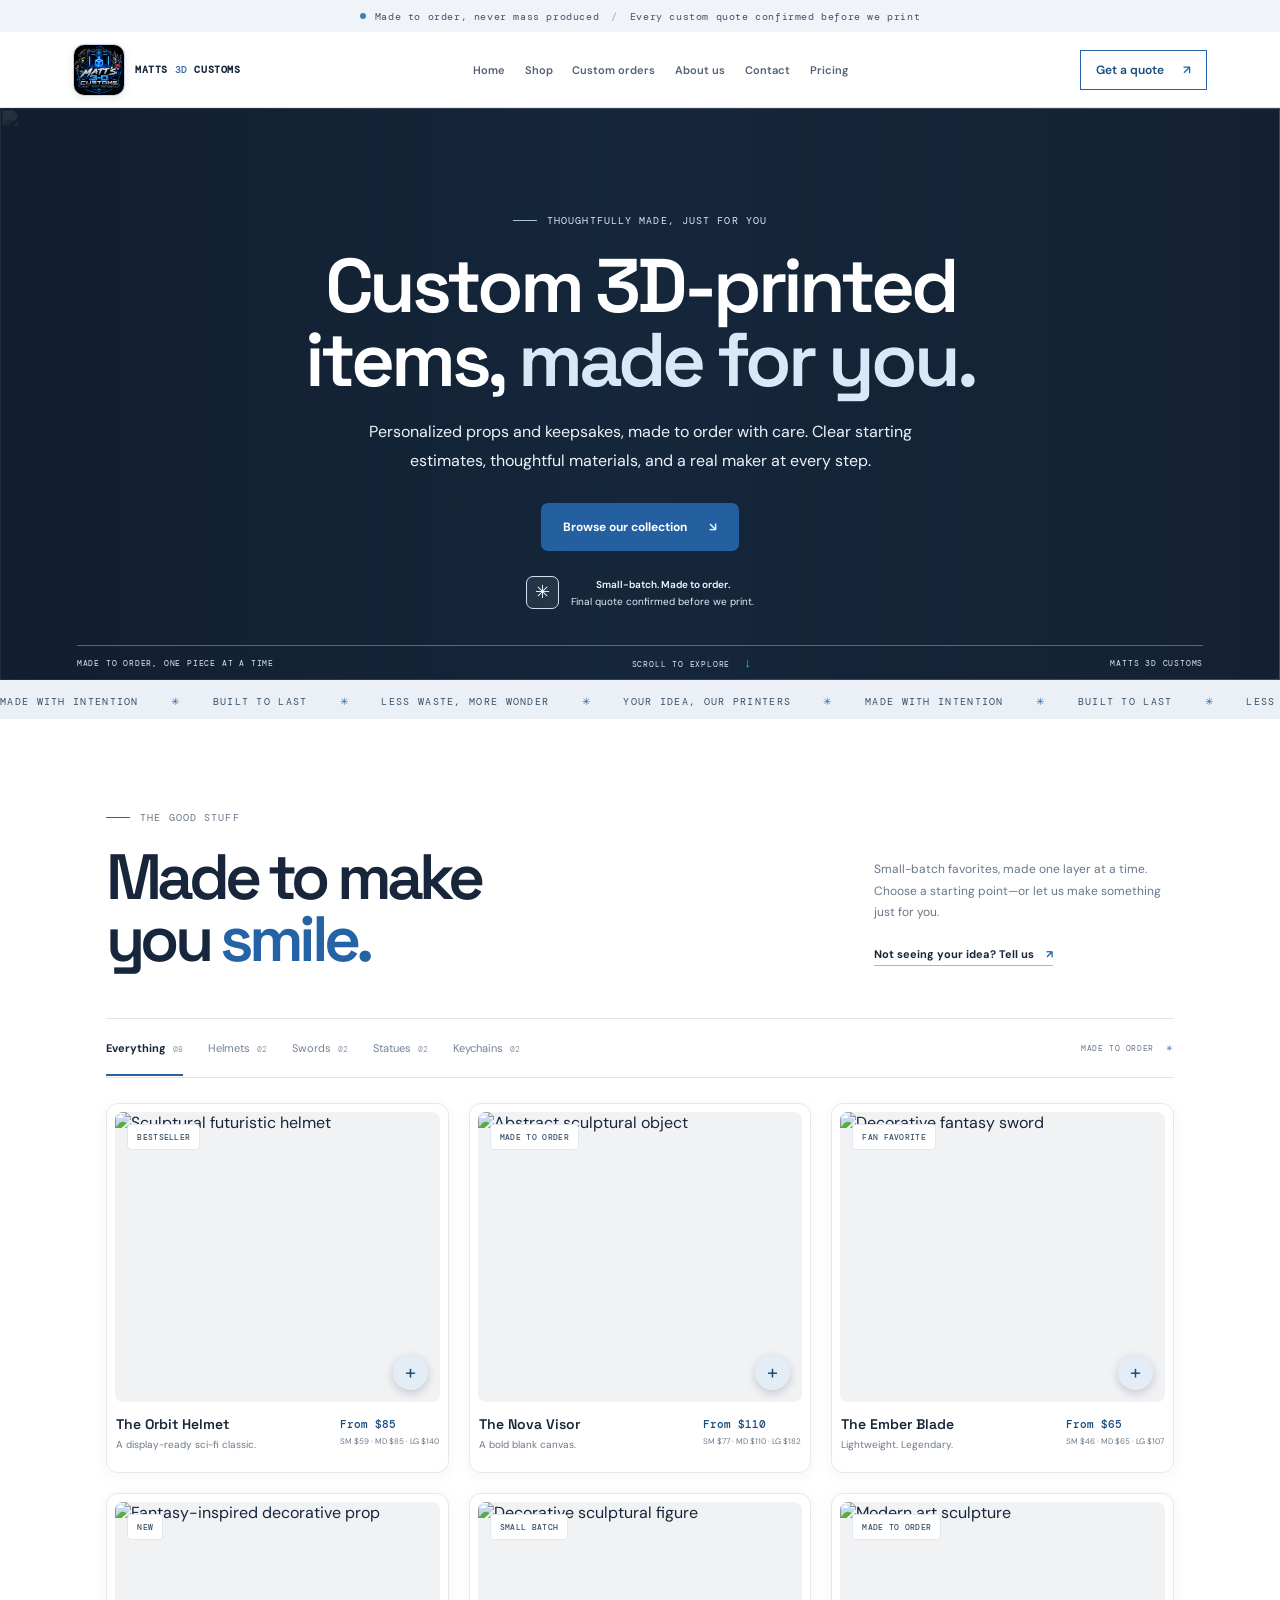
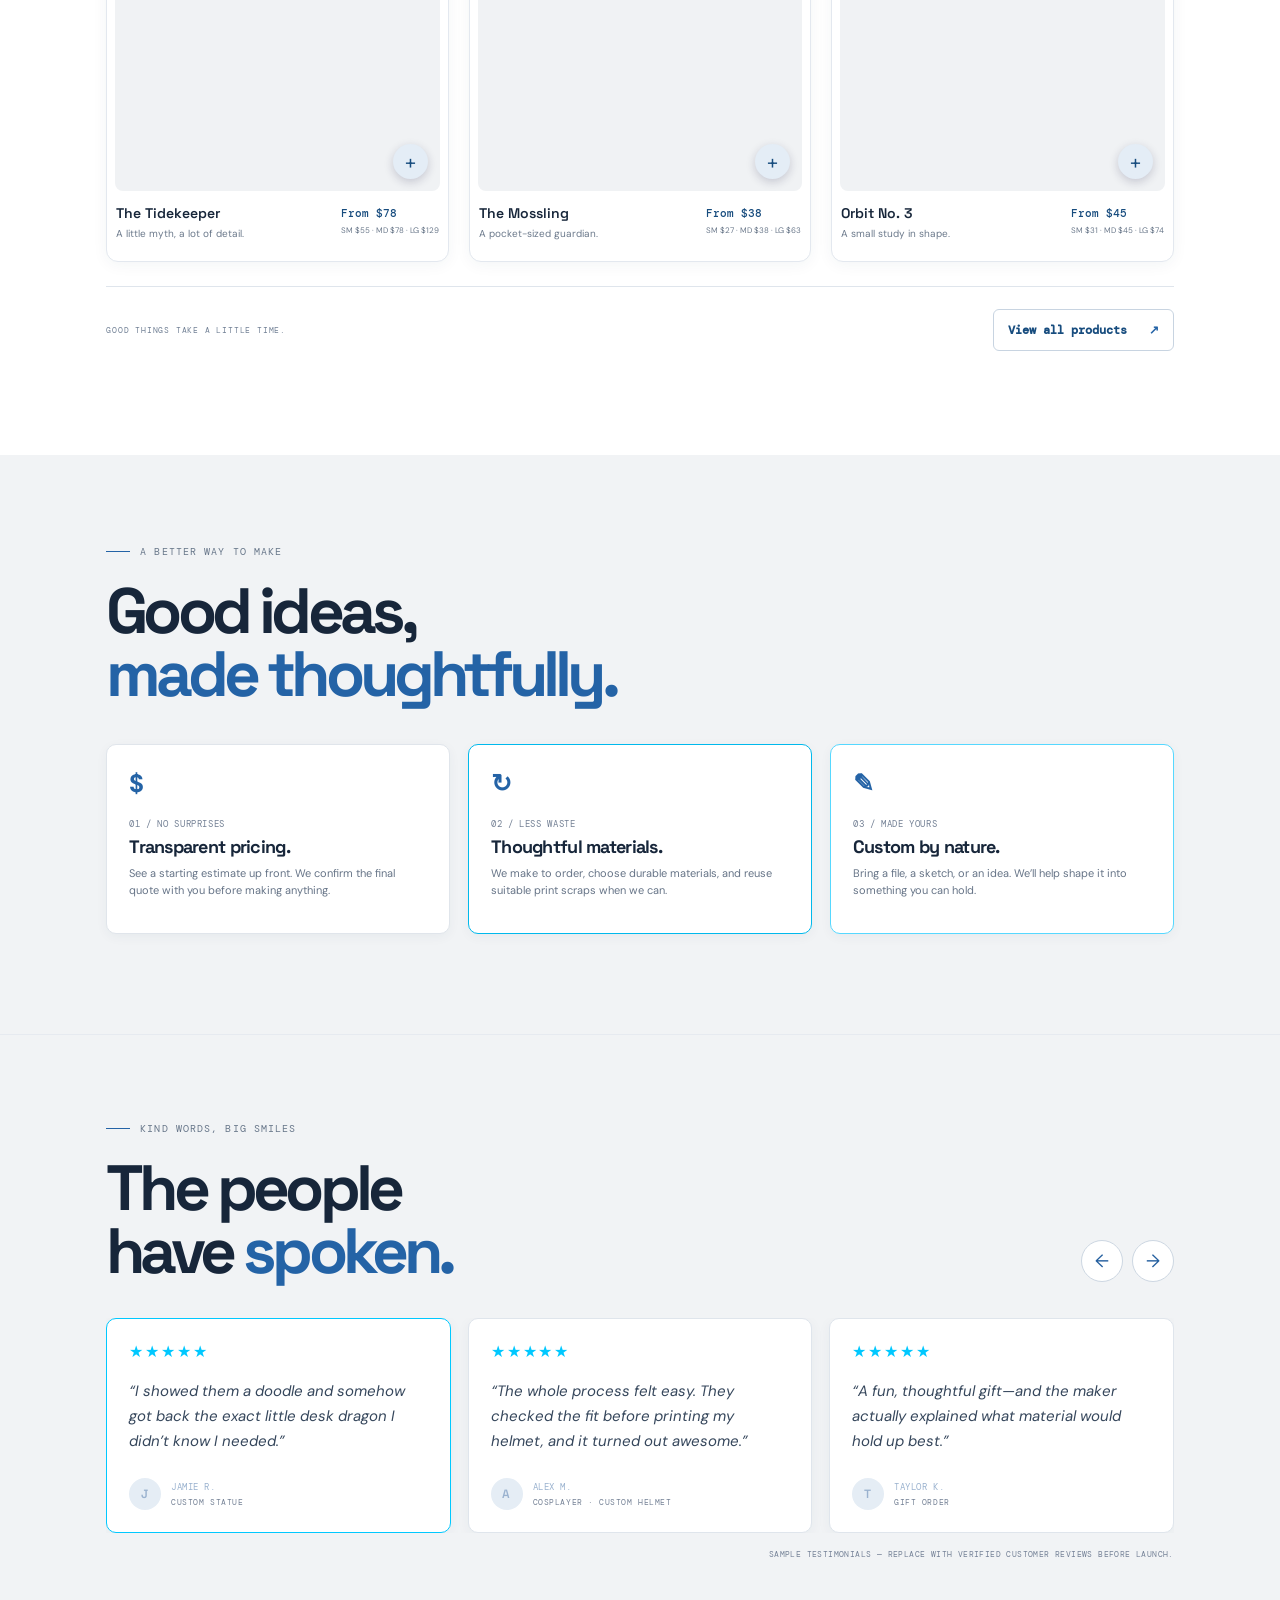
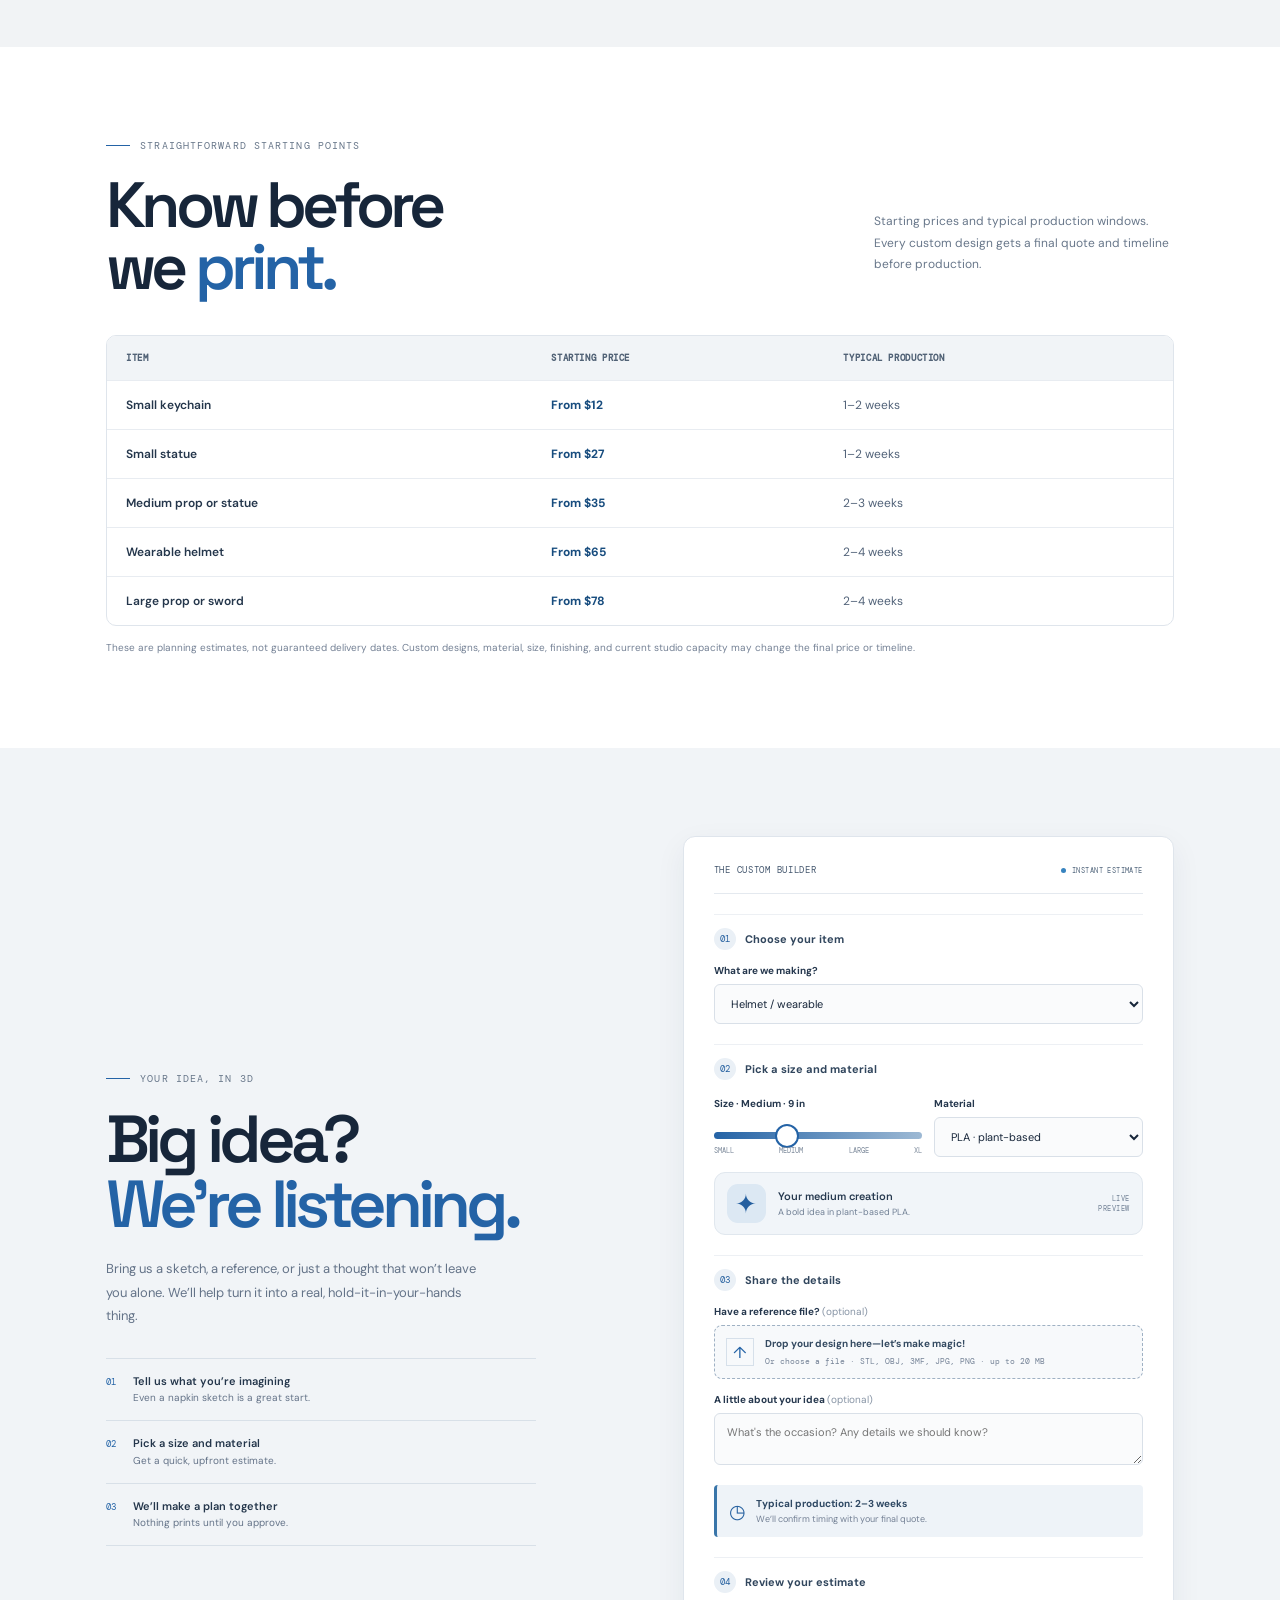
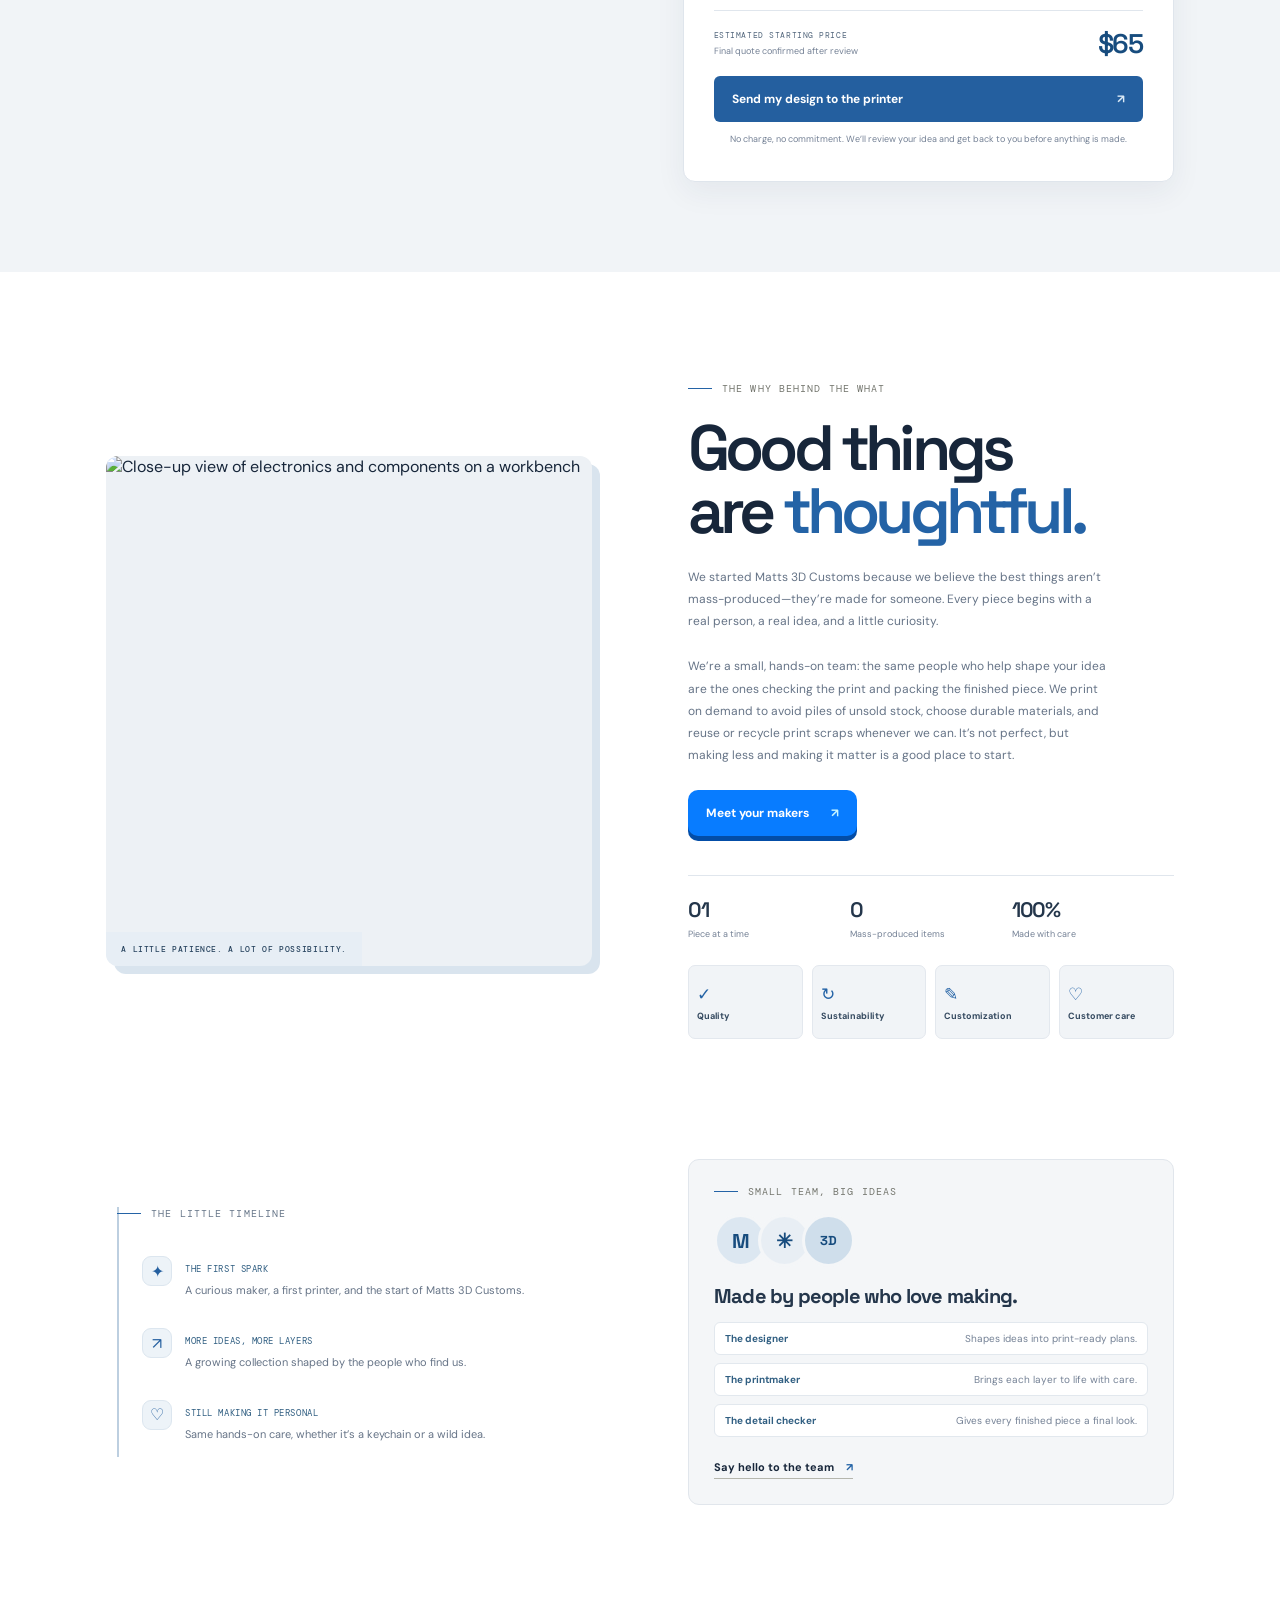
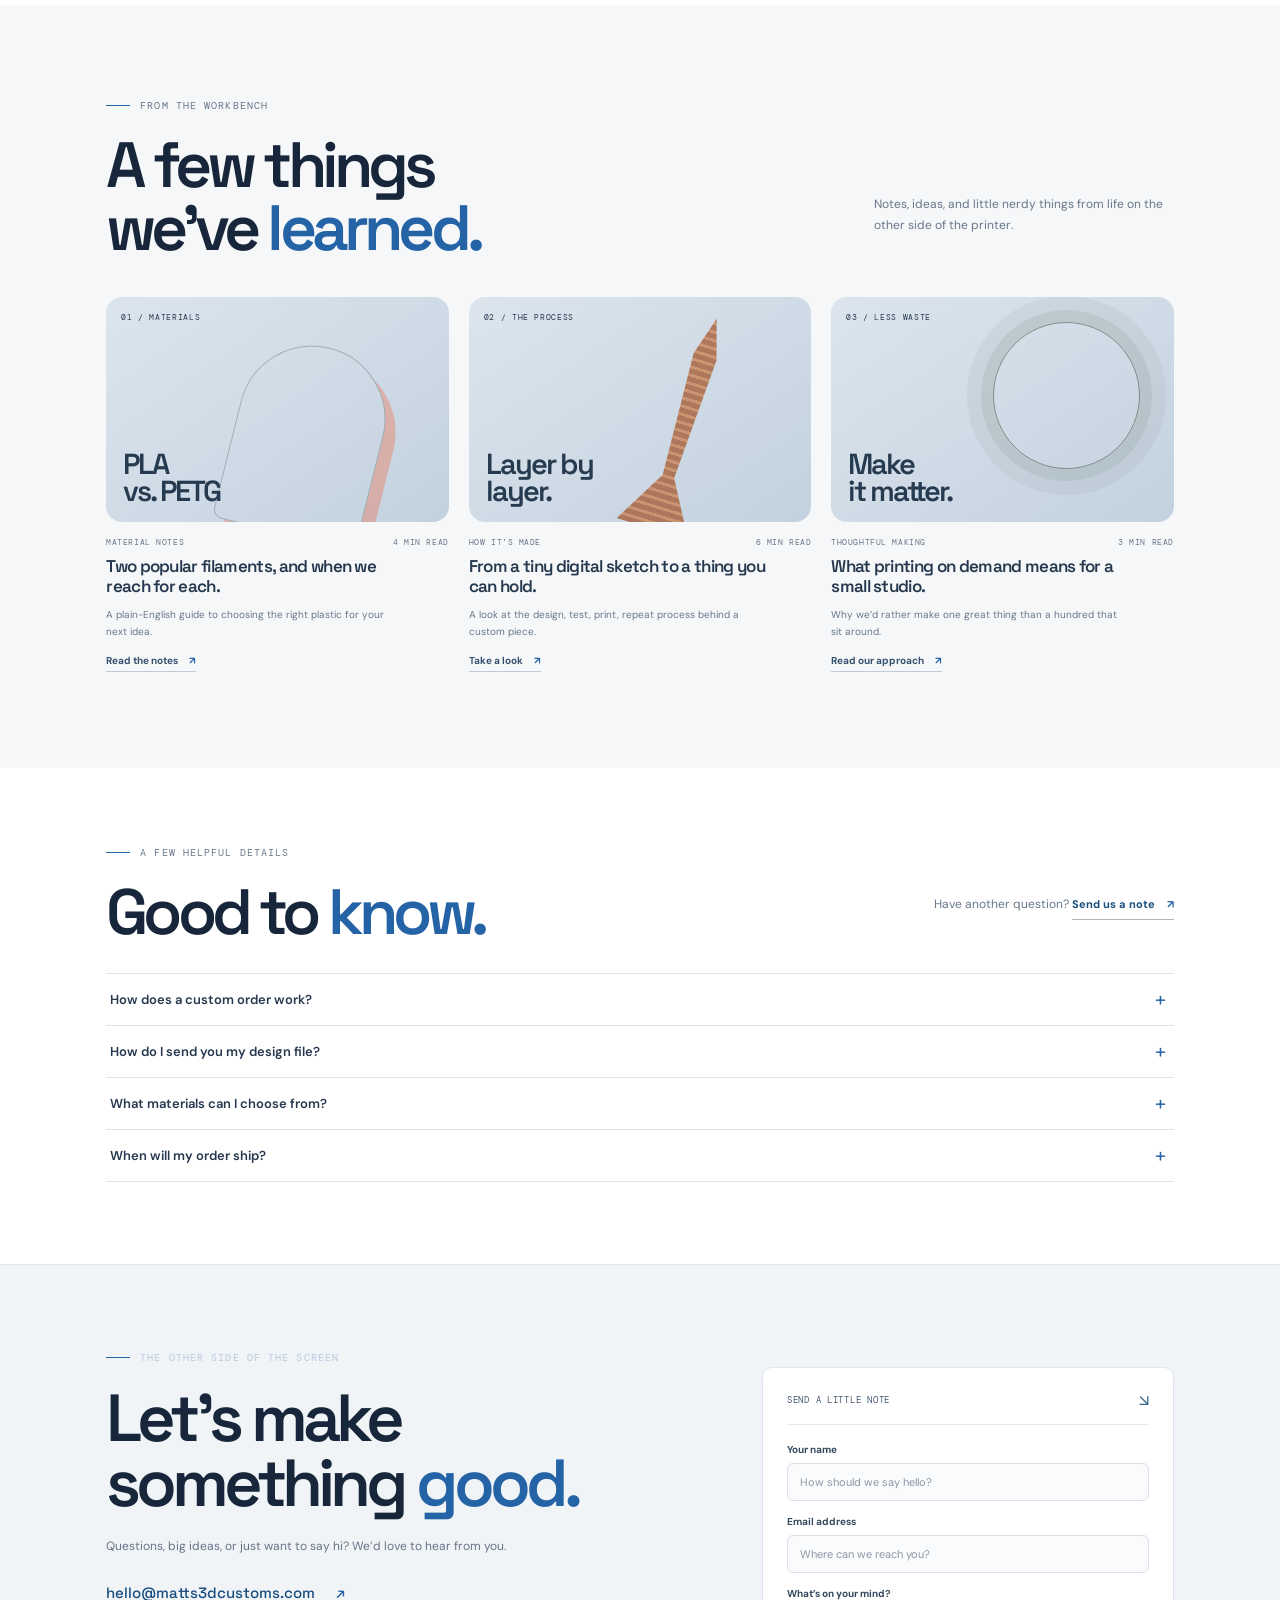
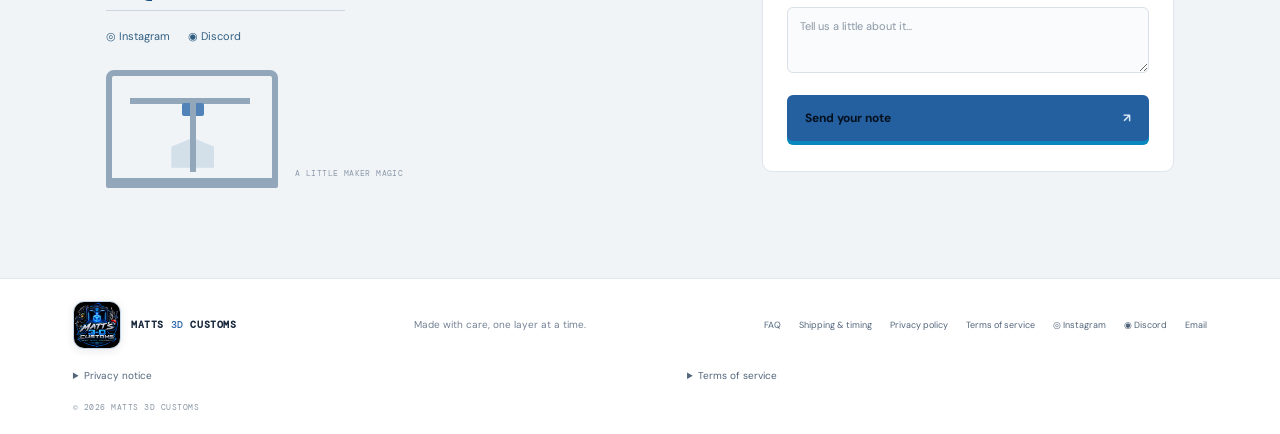
==== commit 2f0a0ccb: "Add storefront FAQ and privacy details Provide direct answers for custom quotes, file handling, mate" ====
--- a/index.html
+++ b/index.html
@@ -41,7 +41,7 @@
         <div class="hero-content">
           <p class="eyebrow"><span class="eyebrow-line"></span> Thoughtfully made, just for you</p>
           <h1>Custom 3D-printed<br>items, <span>made for you.</span></h1>
-          <p class="hero-copy">Personalized props and keepsakes, made to order with care. Clear estimates, thoughtful materials, and a real maker at every step.</p>
+          <p class="hero-copy">Personalized props and keepsakes, made to order with care. Clear starting estimates, thoughtful materials, and a real maker at every step.</p>
           <div class="hero-actions"><a class="button button-dark" href="#shop">Browse our collection <span aria-hidden="true">↘</span></a></div>
           <div class="hero-note"><span class="note-icon" aria-hidden="true">✳</span><span><b>Small-batch. Made to order.</b><br>Final quote confirmed before we print.</span></div>
         </div>
@@ -133,6 +133,16 @@
         </div>
       </section>
 
+      <section class="faq section-pad" id="faq">
+        <div class="section-heading"><div><p class="eyebrow"><span class="eyebrow-line"></span> A few helpful details</p><h2>Good to <span>know.</span></h2></div><div class="heading-aside"><p>Have another question? <a class="text-link" href="mailto:hello@matts3dcustoms.com">Send us a note <span aria-hidden="true">↗</span></a></p></div></div>
+        <div class="faq-list">
+          <details><summary>How does a custom order work?</summary><p>Share the item, size, material, and any design notes in the quote builder. It opens an email draft for you to review and send. We’ll discuss the design and confirm a final price and production estimate before you approve anything.</p></details>
+          <details><summary>How do I send you my design file?</summary><p>Choose or drop an STL, OBJ, 3MF, JPG, or PNG file up to 20 MB. This static site does not upload files to a server: attach the selected file to the email draft yourself before sending your request.</p></details>
+          <details><summary>What materials can I choose from?</summary><p>The quote builder lists PLA, PETG, and resin as starting options. The right material depends on the design and intended use, so we’ll confirm what is suitable when we review your request.</p></details>
+          <details><summary>When will my order ship?</summary><p>Production estimates are shown on the <a href="#pricing">pricing table</a>. They are planning ranges, not guaranteed delivery dates; we’ll confirm timing with your final quote. Shipping cost and carrier details are arranged with the order.</p></details>
+        </div>
+      </section>
+
       <section class="contact section-pad" id="contact">
         <div><p class="eyebrow eyebrow-light"><span class="eyebrow-line"></span> The other side of the screen</p><h2>Let’s make<br>something <span>good.</span></h2><p>Questions, big ideas, or just want to say hi? We’d love to hear from you.</p><a class="contact-email" href="mailto:hello@matts3dcustoms.com">hello@matts3dcustoms.com <span aria-hidden="true">↗</span></a><div class="contact-social"><a href="https://www.instagram.com/matts3dcustoms/" target="_blank" rel="noreferrer">◎ Instagram</a><a href="https://discord.com/" target="_blank" rel="noreferrer">◉ Discord</a></div><div class="printer-illustration" aria-label="Illustration of a 3D printer"><span class="printer-frame"></span><span class="printer-nozzle"></span><span class="printer-object"></span><span class="printer-caption">A LITTLE MAKER MAGIC</span></div></div>
         <form id="contact-form" class="contact-form"><div class="contact-form-heading"><span class="mono-label">SEND A LITTLE NOTE</span><span>↘</span></div><label for="contact-name">Your name</label><input id="contact-name" name="name" autocomplete="name" required placeholder="How should we say hello?"><label for="contact-email">Email address</label><input id="contact-email" name="email" type="email" autocomplete="email" required placeholder="Where can we reach you?"><label for="contact-message">What’s on your mind?</label><textarea id="contact-message" name="message" rows="3" required placeholder="Tell us a little about it..."></textarea><button class="button button-accent" type="submit">Send your note <span aria-hidden="true">↗</span></button><p class="form-message" id="contact-message-status" role="status" aria-live="polite"></p></form>
@@ -142,7 +152,7 @@
       <button class="dialog-close" type="button" data-dialog-close aria-label="Close product details">×</button>
       <div class="product-dialog-content" id="product-dialog-content"></div>
     </dialog>
-    <footer class="site-footer"><a class="brand footer-brand" href="#home" aria-label="Matts 3D Customs home"><img class="brand-image" src="assets/matts-3d-customs-emblem.png" alt=""><span class="brand-name">MATTS <b>3D</b> CUSTOMS</span></a><p>Made with care, one layer at a time.</p><nav class="footer-links" aria-label="Footer links"><a href="#journal">FAQ & resources</a><a href="#pricing">Shipping & timing</a><a href="#contact">Privacy questions</a><a href="#terms">Terms of service</a><a href="https://www.instagram.com/matts3dcustoms/" target="_blank" rel="noreferrer" aria-label="Instagram"><span aria-hidden="true">◎</span> Instagram</a><a href="https://discord.com/" target="_blank" rel="noreferrer" aria-label="Discord"><span aria-hidden="true">◉</span> Discord</a><a href="mailto:hello@matts3dcustoms.com">Email</a></nav><details class="footer-policy" id="terms"><summary>Terms of service</summary><p>Terms for custom work, payment, changes, and delivery will be shared with your final quote before you approve an order. Contact <a href="mailto:hello@matts3dcustoms.com">hello@matts3dcustoms.com</a> for current order terms.</p></details><span class="copyright">© <span id="year"></span> MATTS 3D CUSTOMS</span></footer>
+    <footer class="site-footer"><a class="brand footer-brand" href="#home" aria-label="Matts 3D Customs home"><img class="brand-image" src="assets/matts-3d-customs-emblem.png" alt=""><span class="brand-name">MATTS <b>3D</b> CUSTOMS</span></a><p>Made with care, one layer at a time.</p><nav class="footer-links" aria-label="Footer links"><a href="#faq">FAQ</a><a href="#pricing">Shipping & timing</a><a href="#privacy">Privacy policy</a><a href="#terms">Terms of service</a><a href="https://www.instagram.com/matts3dcustoms/" target="_blank" rel="noreferrer" aria-label="Instagram"><span aria-hidden="true">◎</span> Instagram</a><a href="https://discord.com/" target="_blank" rel="noreferrer" aria-label="Discord"><span aria-hidden="true">◉</span> Discord</a><a href="mailto:hello@matts3dcustoms.com">Email</a></nav><details class="footer-policy" id="privacy"><summary>Privacy notice</summary><p>This static site does not submit quote or contact form data to a website server. Submitting a form opens your device’s email app with the details you entered; nothing is sent until you choose to send that email. Selected design files stay on your device and must be attached to the email manually. The site loads fonts and photographs from Google Fonts and Unsplash, whose services may receive standard request data when those assets load. No checkout, payment processing, or analytics is connected here. For questions about an email you have sent, contact <a href="mailto:hello@matts3dcustoms.com">hello@matts3dcustoms.com</a>.</p></details><details class="footer-policy" id="terms"><summary>Terms of service</summary><p>Terms for custom work, payment, changes, and delivery will be shared with your final quote before you approve an order. Contact <a href="mailto:hello@matts3dcustoms.com">hello@matts3dcustoms.com</a> for current order terms.</p></details><span class="copyright">© <span id="year"></span> MATTS 3D CUSTOMS</span></footer>
     <div class="toast" id="toast" role="status" aria-live="polite"></div>
   </body>
 </html>
--- a/styles.css
+++ b/styles.css
@@ -489,3 +489,24 @@
 .pricing .eyebrow-line{background:#2463a6}
 @media(max-width:900px){.main-nav{gap:12px}.main-nav a{font-size:10px}.product-grid{grid-template-columns:repeat(2,minmax(0,1fr))}}
 @media(max-width:650px){.main-nav{gap:16px}.main-nav a{font-size:12px}.hero{min-height:510px}.hero-content{min-height:480px;padding:75px 6% 68px}.hero h1{font-size:clamp(41px,10vw,60px)}.hero-copy{font-size:14px}.hero-art>img{object-position:center}.hero-art:after{background:#101c2dba}.product-grid{grid-template-columns:repeat(2,minmax(0,1fr));gap:12px}.product-photo{aspect-ratio:.82}.benefit-grid{grid-template-columns:1fr;gap:12px}.benefit-card{min-height:0}.testimonials{padding-top:65px;padding-bottom:66px}.testimonial-card{flex-basis:100%}.pricing{padding-top:65px;padding-bottom:65px}.pricing-table{min-width:530px}.pricing-table th,.pricing-table td{padding:13px 12px}.values-grid{grid-template-columns:repeat(2,1fr)}.team-roles p{flex-direction:column;gap:4px}.team-roles span{text-align:left}.contact-social{flex-wrap:wrap}.printer-illustration{margin-bottom:7px}.footer-links{justify-content:flex-start}}
+.faq{padding-top:78px;padding-bottom:82px;background:#fff}
+.faq .eyebrow,.faq .heading-aside p{color:#68778a}
+.faq .section-heading h2 span{color:#2463a6}
+.faq .heading-aside .text-link{color:#174c7e}
+.faq-list{margin-top:30px;border-top:1px solid #dfe5ec}
+.faq-list details{border-bottom:1px solid #dfe5ec;padding:0 4px}
+.faq-list summary{position:relative;list-style:none;cursor:pointer;padding:17px 34px 17px 0;font-size:13px;font-weight:600;color:#26394f}
+.faq-list summary::-webkit-details-marker{display:none}
+.faq-list summary:after{content:"+";position:absolute;right:4px;top:12px;color:#2463a6;font:20px var(--sans);transition:transform .2s}
+.faq-list details[open] summary:after{transform:rotate(45deg)}
+.faq-list details p{max-width:780px;margin:0;padding:0 0 17px;font-size:11px;line-height:1.75;color:#667487}
+.faq-list a{color:#174c7e;text-decoration:underline;text-underline-offset:2px}
+.team-avatars{display:flex}
+.team-avatar{border-color:#f4f6f8;color:#174c7e;background:#e2eaf2}
+.avatar-one{background:#dce7f1}
+.avatar-two{background:#e8eef4}
+.avatar-three{background:#cfdeeb;color:#174c7e}
+.footer-policy{color:#68778a}
+.footer-policy summary{color:#52657a}
+.footer-policy a{color:#174c7e}
+@media(max-width:650px){.faq{padding-top:62px;padding-bottom:65px}.faq-list{margin-top:23px}.faq-list summary{font-size:12px;padding:15px 30px 15px 0}.faq-list details p{font-size:10px}.team-avatars{display:flex}.footer-policy{grid-column:1/-1}}
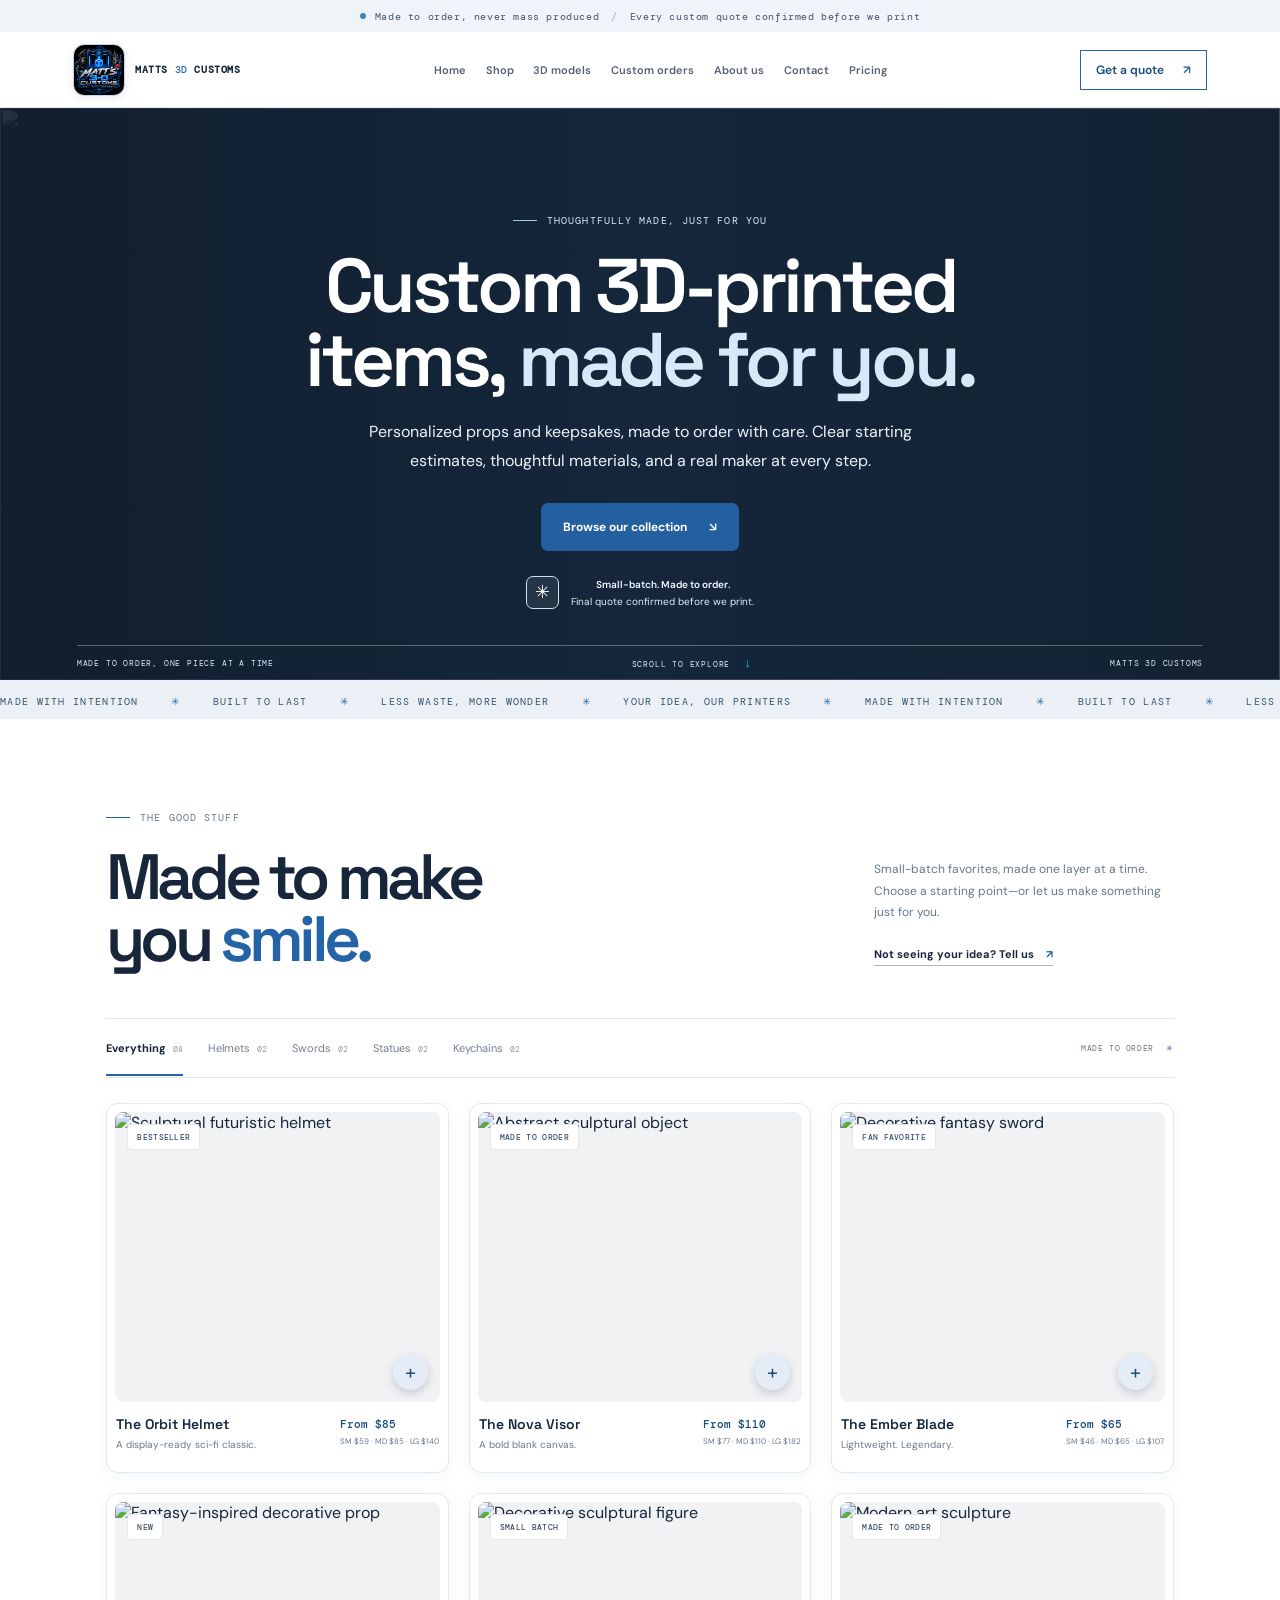
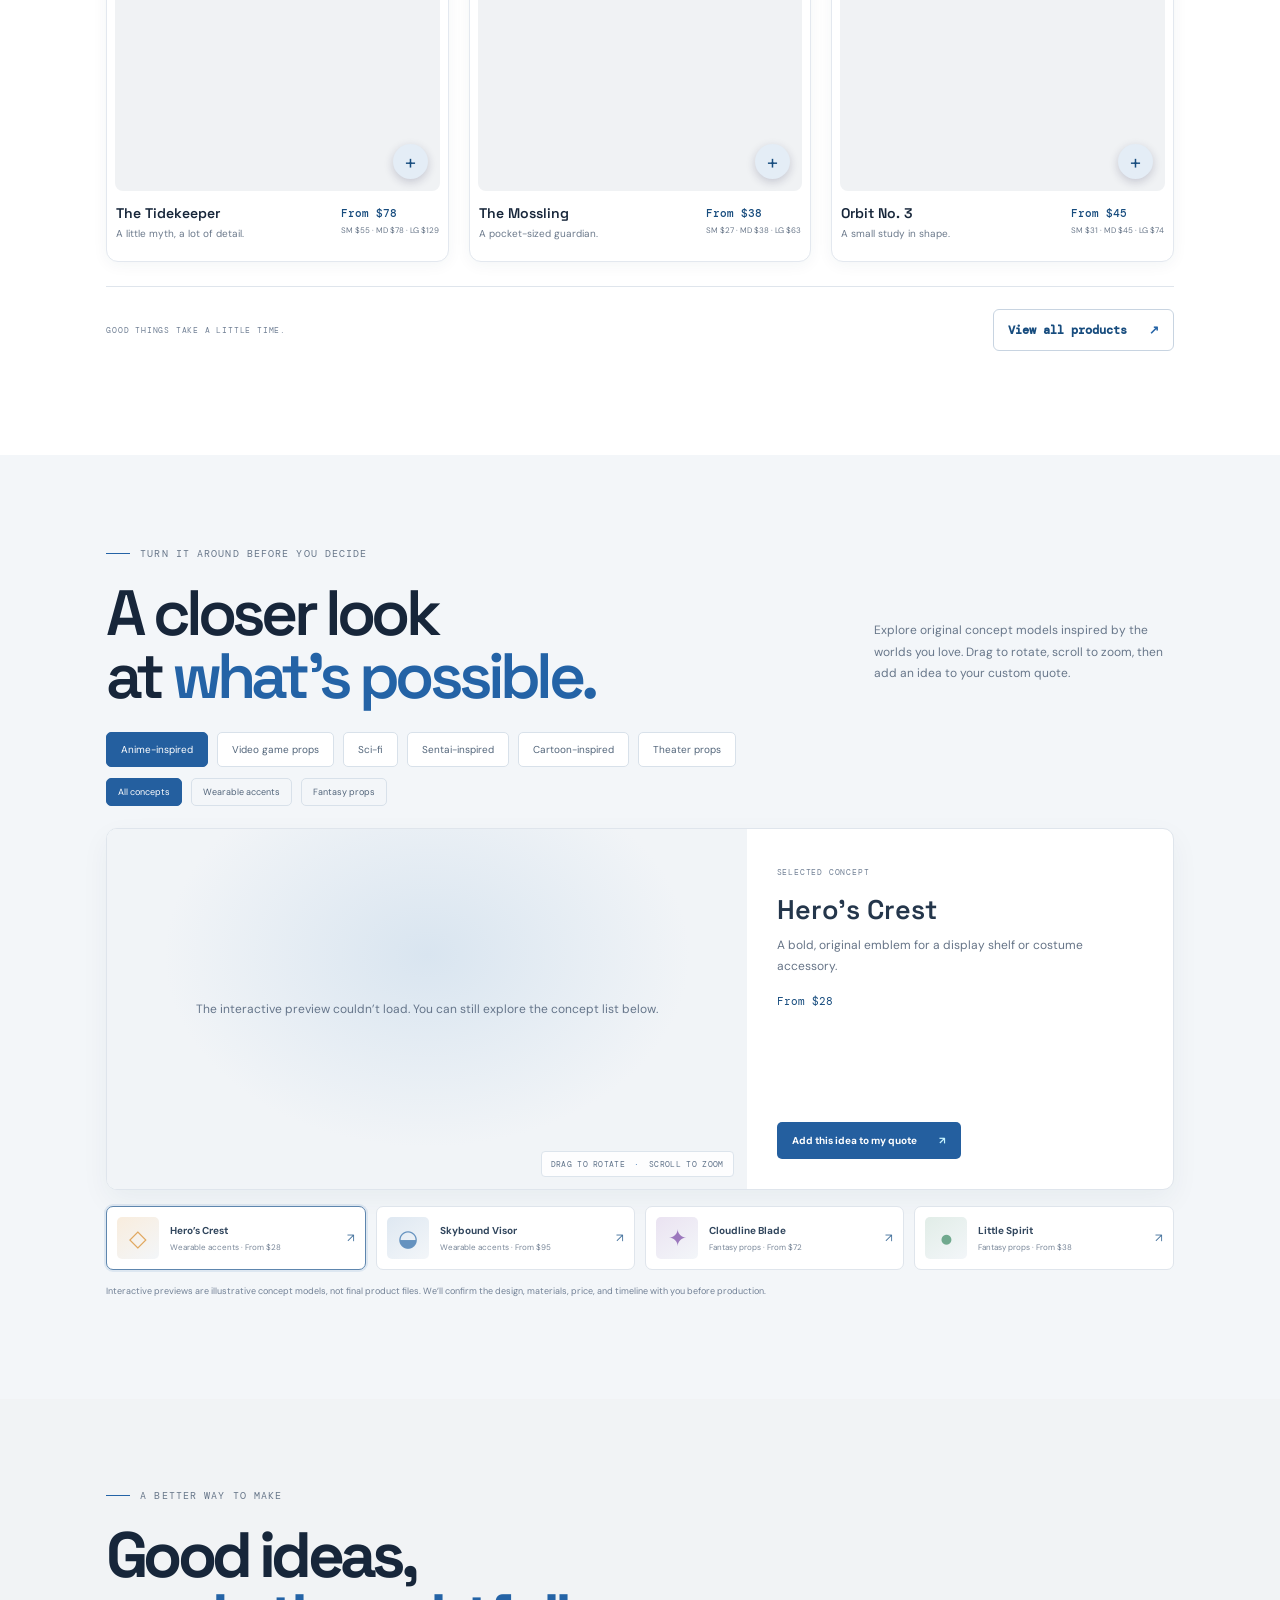
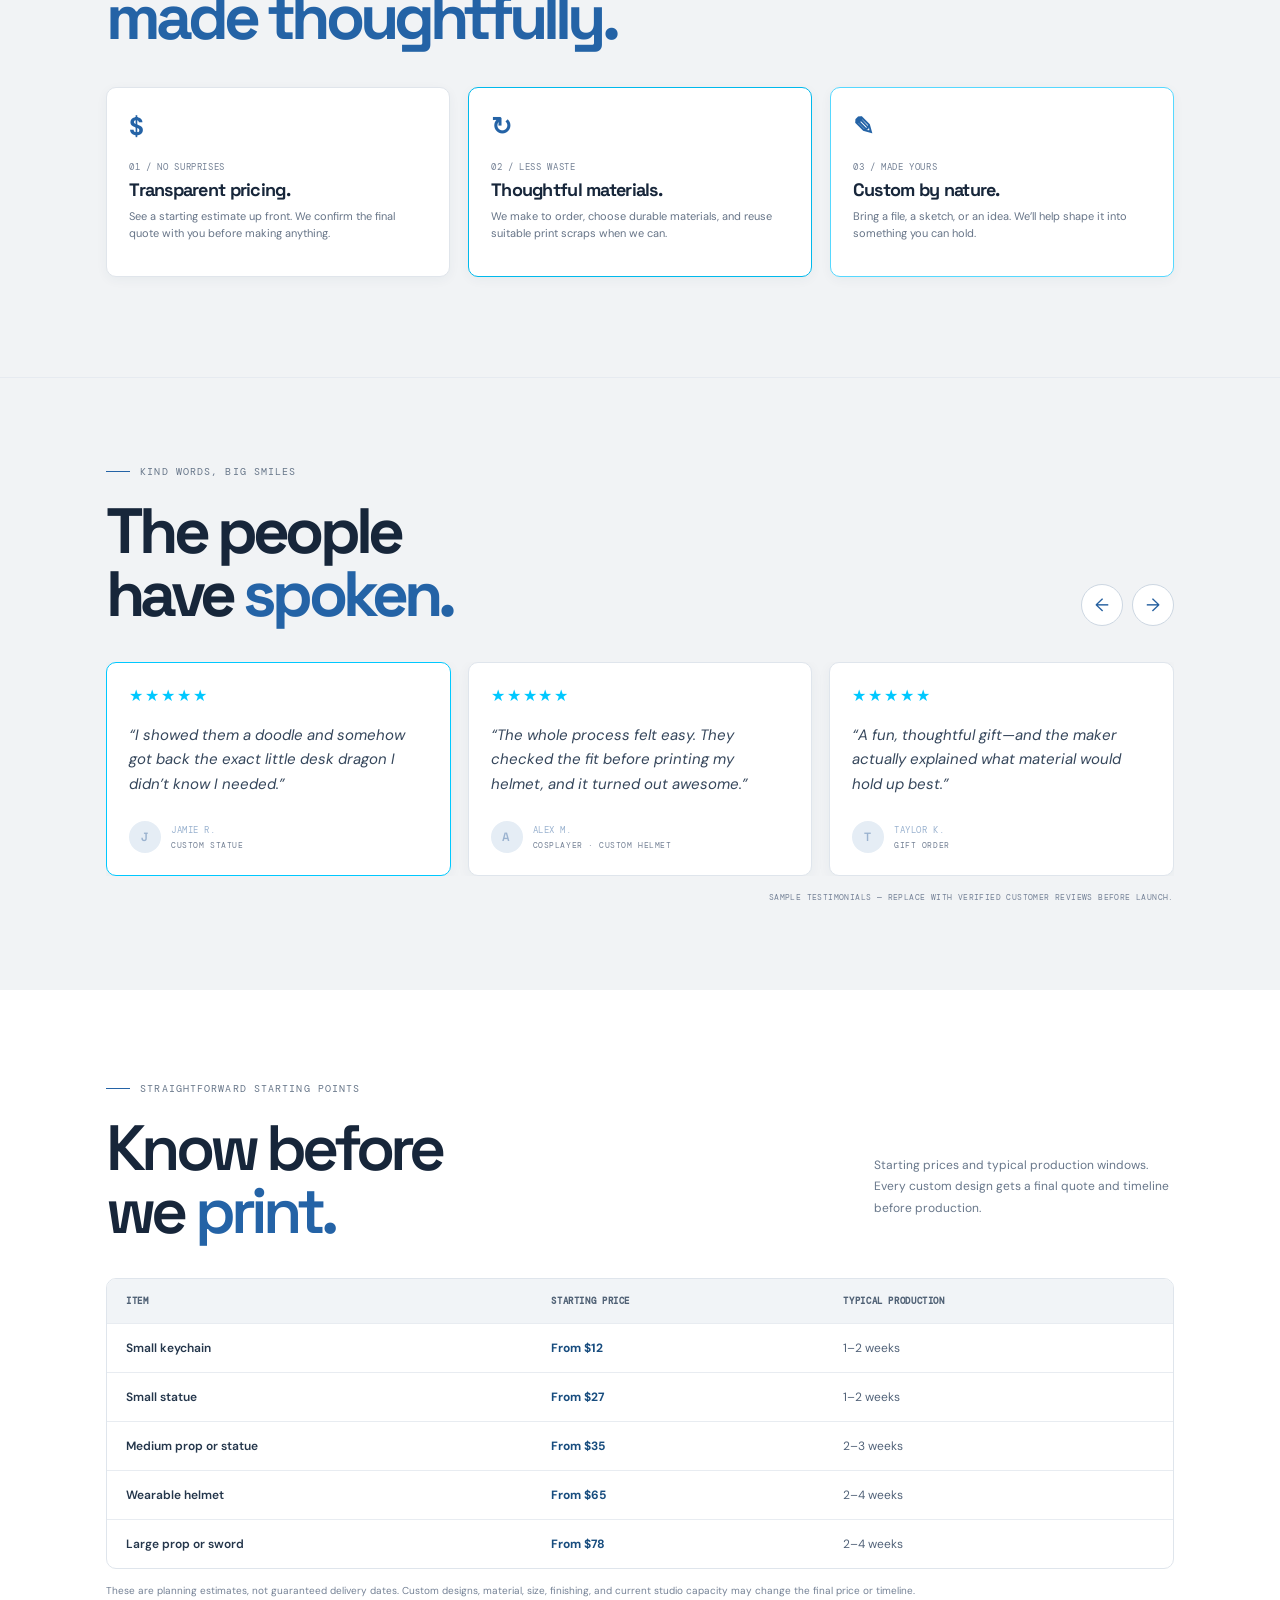
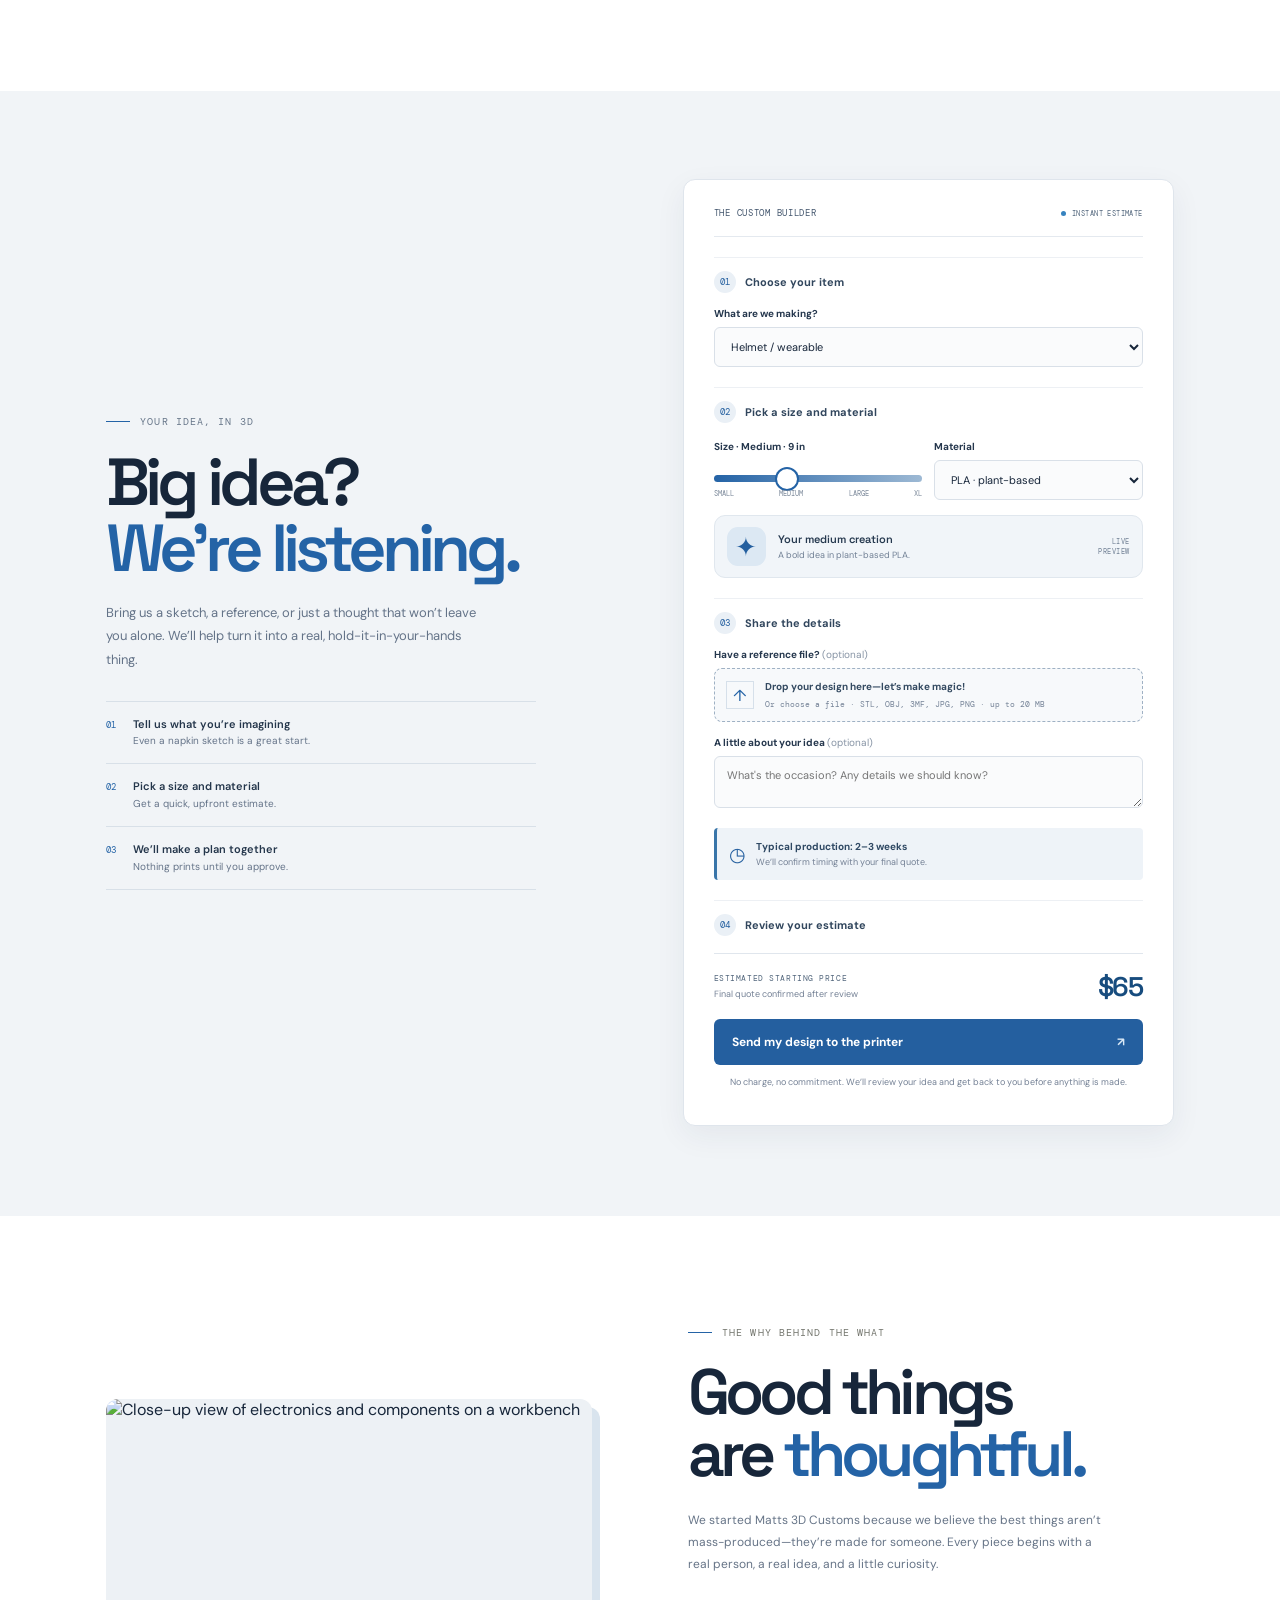
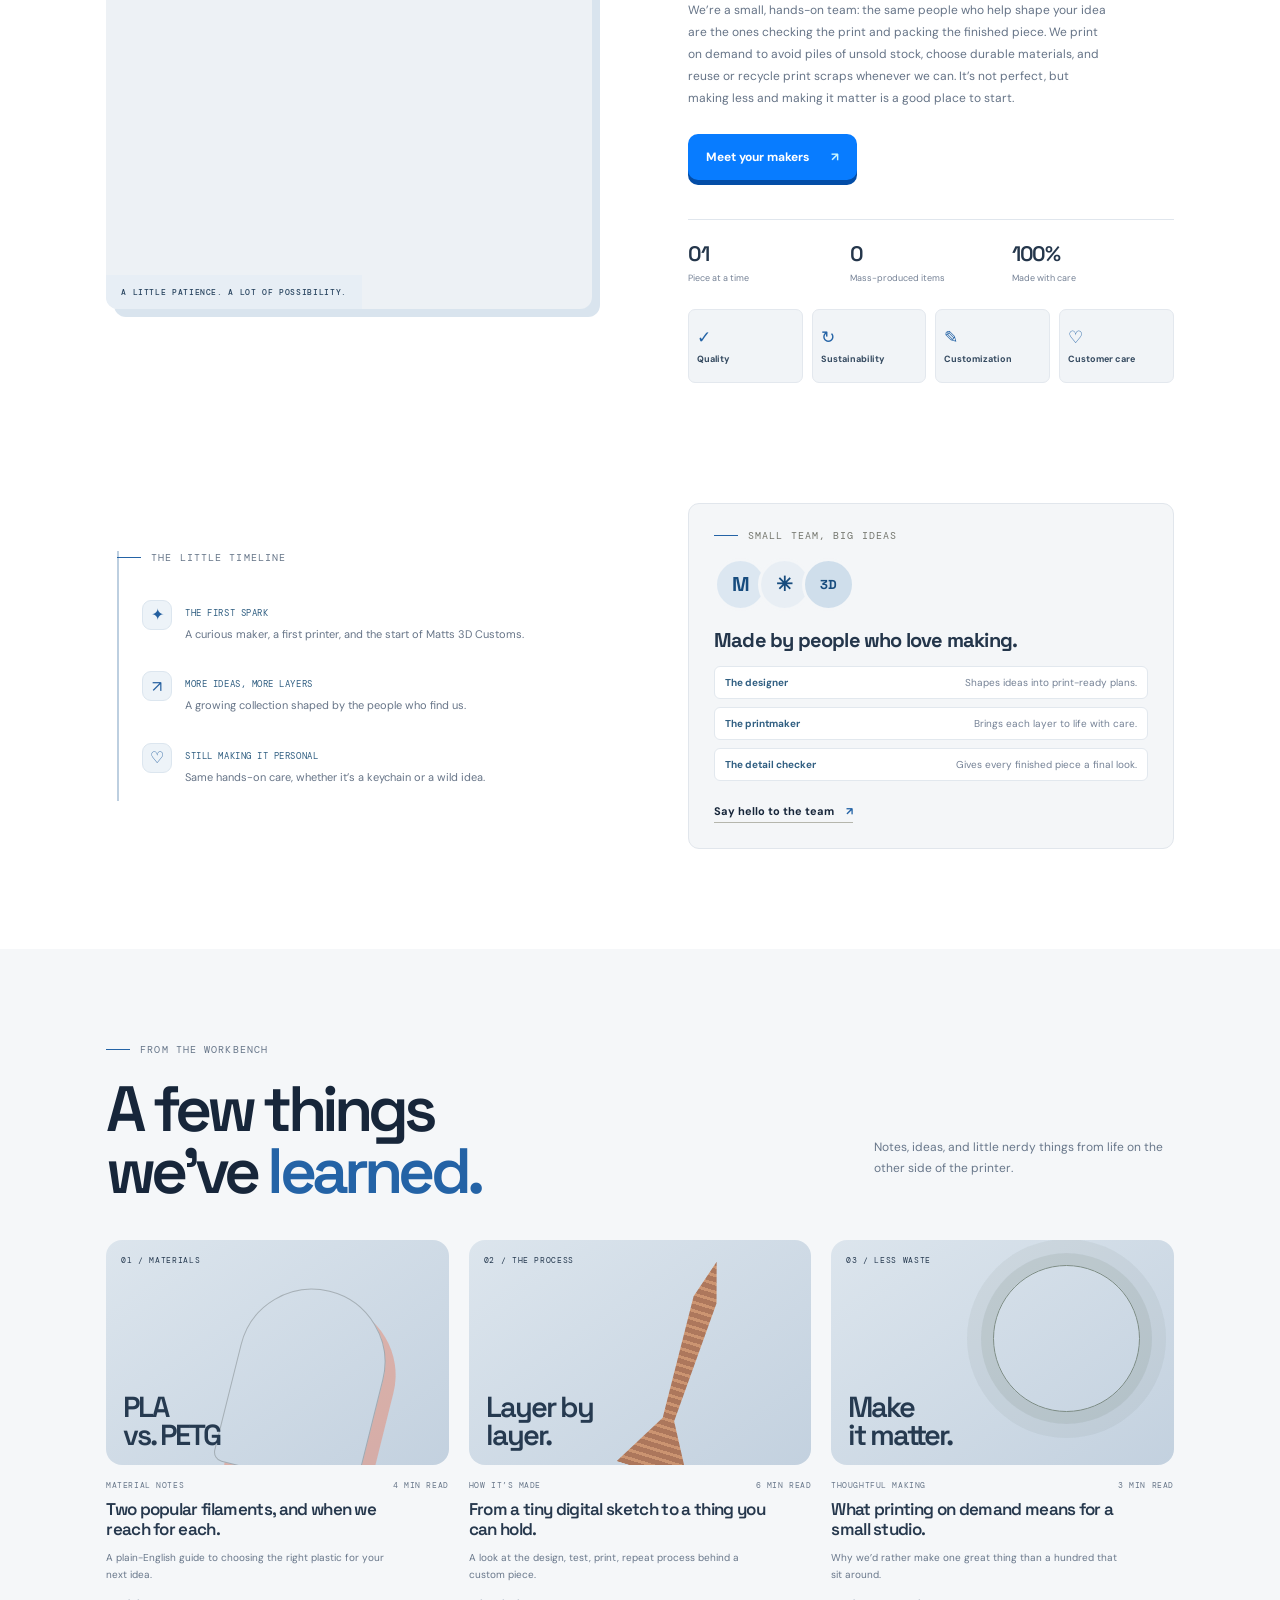
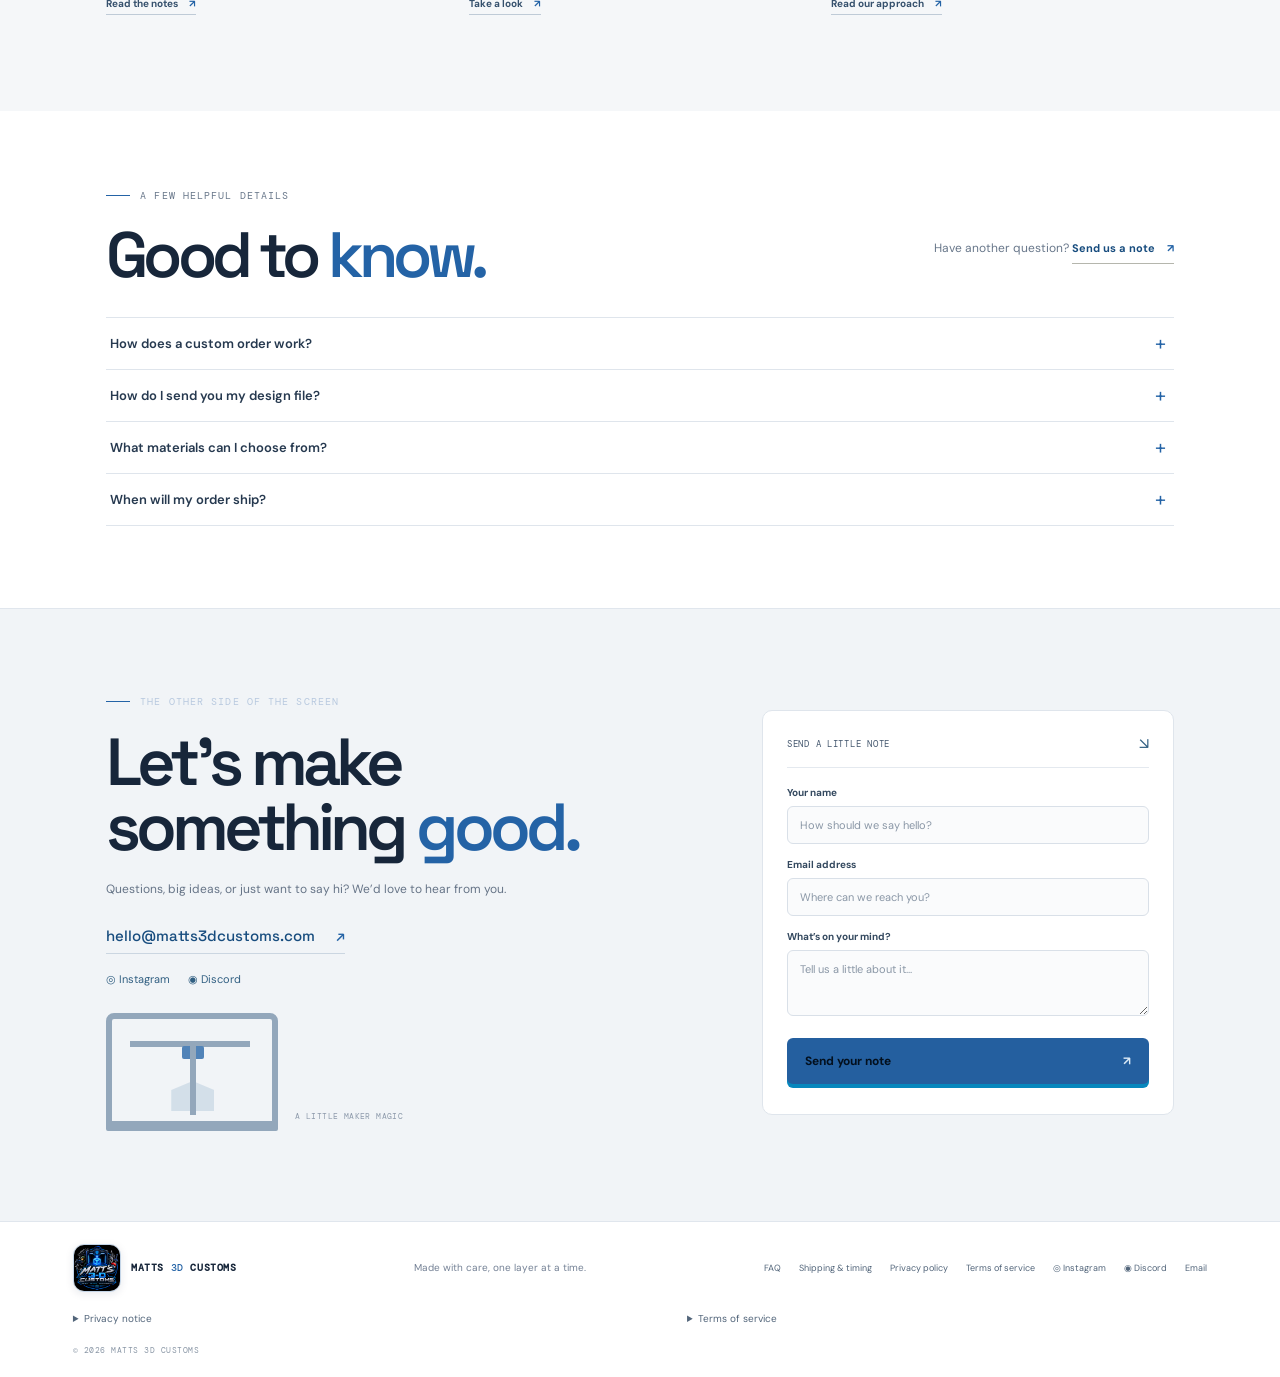
==== commit 0b30e083: "Add interactive 3D concept browser Co-authored-by: Copilot App <223556219+Copilot@users.noreply.gith" ====
--- a/index.html
+++ b/index.html
@@ -17,6 +17,7 @@
     <link rel="preconnect" href="https://fonts.gstatic.com" crossorigin>
     <link href="https://fonts.googleapis.com/css2?family=DM+Mono:wght@400;500&family=DM+Sans:wght@400;500;600;700&family=Space+Grotesk:wght@400;500;600;700&family=Permanent+Marker&display=swap" rel="stylesheet">
     <link rel="stylesheet" href="styles.css">
+    <script defer src="https://cdn.jsdelivr.net/npm/three@0.132.2/build/three.min.js"></script>
     <script src="app.js" defer></script>
   </head>
   <body>
@@ -30,7 +31,7 @@
       </a>
       <button class="menu-toggle" type="button" aria-label="Open navigation" aria-expanded="false" aria-controls="main-nav"><span></span><span></span></button>
       <nav class="main-nav" id="main-nav" aria-label="Main navigation">
-        <a href="#home">Home</a><a href="#shop">Shop</a><a href="#custom">Custom orders</a><a href="#story">About us</a><a href="#contact">Contact</a><a href="#pricing">Pricing</a>
+        <a href="#home">Home</a><a href="#shop">Shop</a><a href="#model-browser">3D models</a><a href="#custom">Custom orders</a><a href="#story">About us</a><a href="#contact">Contact</a><a href="#pricing">Pricing</a>
       </nav>
       <a class="header-cta" href="#custom">Get a quote <span aria-hidden="true">↗</span></a>
     </header>
@@ -64,6 +65,31 @@
         </div><span class="sort-note">MADE TO ORDER <span aria-hidden="true">✳</span></span></div>
         <div class="product-grid" id="product-grid" aria-live="polite"></div>
         <div class="shop-foot"><span>GOOD THINGS TAKE A LITTLE TIME.</span><button id="view-all-products" class="button button-outline" type="button" aria-expanded="false">View all products <span aria-hidden="true">↗</span></button></div>
+      </section>
+
+      <section class="model-browser section-pad" id="model-browser" aria-labelledby="model-browser-title">
+        <div class="section-heading">
+          <div><p class="eyebrow"><span class="eyebrow-line"></span> Turn it around before you decide</p><h2 id="model-browser-title">A closer look<br>at <span>what’s possible.</span></h2></div>
+          <div class="heading-aside"><p>Explore original concept models inspired by the worlds you love. Drag to rotate, scroll to zoom, then add an idea to your custom quote.</p></div>
+        </div>
+        <div class="genre-nav" role="group" aria-label="Filter concept models by style">
+          <button class="genre-btn is-active" type="button" data-genre="anime" aria-pressed="true">Anime-inspired</button>
+          <button class="genre-btn" type="button" data-genre="video-games" aria-pressed="false">Video game props</button>
+          <button class="genre-btn" type="button" data-genre="sci-fi" aria-pressed="false">Sci-fi</button>
+          <button class="genre-btn" type="button" data-genre="sentai" aria-pressed="false">Sentai-inspired</button>
+          <button class="genre-btn" type="button" data-genre="cartoons" aria-pressed="false">Cartoon-inspired</button>
+          <button class="genre-btn" type="button" data-genre="theater" aria-pressed="false">Theater props</button>
+        </div>
+        <div class="sub-genre-nav" id="sub-genre-nav" role="group" aria-label="Filter models in this style"></div>
+        <div class="model-viewer">
+          <div class="viewer-canvas-wrap">
+            <div id="canvas-container" role="img" aria-label="Interactive 3D preview of the selected custom design"><p class="viewer-status" id="viewer-status" role="status">Loading interactive preview…</p></div>
+            <span class="viewer-hint">DRAG TO ROTATE <span aria-hidden="true">·</span> SCROLL TO ZOOM</span>
+          </div>
+          <div class="model-info"><div><span class="model-kicker">SELECTED CONCEPT</span><h3 id="model-title">Choose a design to explore</h3><p id="model-description">Select a concept below to view a simple interactive 3D preview.</p><span class="model-price" id="model-price"></span></div><button class="button button-dark" id="customize-btn" type="button" disabled>Add this idea to my quote <span aria-hidden="true">↗</span></button></div>
+        </div>
+        <div class="item-grid" id="item-grid" aria-live="polite"></div>
+        <p class="model-disclaimer">Interactive previews are illustrative concept models, not final product files. We’ll confirm the design, materials, price, and timeline with you before production.</p>
       </section>
 
       <section class="why section-pad" aria-labelledby="why-title">
--- a/styles.css
+++ b/styles.css
@@ -510,3 +510,43 @@
 .footer-policy summary{color:#52657a}
 .footer-policy a{color:#174c7e}
 @media(max-width:650px){.faq{padding-top:62px;padding-bottom:65px}.faq-list{margin-top:23px}.faq-list summary{font-size:12px;padding:15px 30px 15px 0}.faq-list details p{font-size:10px}.team-avatars{display:flex}.footer-policy{grid-column:1/-1}}
+
+.model-browser{padding-top:92px;padding-bottom:100px;background:#f3f6f9;color:#17263a}
+.model-browser .eyebrow,.model-browser .heading-aside p{color:#68778a}
+.model-browser .section-heading h2 span{color:#2463a6}
+.genre-nav,.sub-genre-nav{display:flex;justify-content:flex-start;flex-wrap:wrap;gap:9px;margin-top:24px}
+.genre-btn,.sub-genre-btn{padding:10px 14px;border:1px solid #d8e1ea;border-radius:5px;background:#fff;color:#52657a;font:10px var(--sans);cursor:pointer;transition:background .2s,border-color .2s,color .2s}
+.genre-btn:hover,.sub-genre-btn:hover{border-color:#7798b8;color:#174c7e}
+.genre-btn.is-active,.sub-genre-btn.is-active{border-color:#245f9f;background:#245f9f;color:#fff}
+.sub-genre-nav{margin-top:11px}
+.sub-genre-btn{padding:7px 11px;background:transparent;font-size:9px}
+.model-viewer{display:grid;grid-template-columns:minmax(0,1.2fr) minmax(250px,.8fr);align-items:stretch;margin-top:22px;overflow:hidden;border:1px solid #dfe5ec;border-radius:11px;background:#fff;box-shadow:0 10px 28px #1936530d}
+.viewer-canvas-wrap{position:relative;min-height:360px;background:#f1f4f7}
+#canvas-container{position:relative;width:100%;height:100%;min-height:360px;overflow:hidden}
+#canvas-container canvas{display:block;width:100%;height:100%;touch-action:none;cursor:grab}
+#canvas-container canvas:active{cursor:grabbing}
+.viewer-status{position:absolute;inset:0;z-index:1;display:grid;place-items:center;margin:0;padding:20px;color:#65758a;font-size:12px;text-align:center}
+#canvas-container.viewer-unavailable{background:radial-gradient(ellipse at 50% 35%,#d9e5f0 0,transparent 58%),#f1f4f7}
+.viewer-hint{position:absolute;right:13px;bottom:12px;z-index:1;padding:7px 9px;border:1px solid #dce4ec;border-radius:4px;background:#ffffffdc;color:#60738a;font:8px var(--mono);letter-spacing:.04em;pointer-events:none}
+.viewer-hint span{padding:0 4px;color:#2463a6}
+.model-info{display:flex;flex-direction:column;justify-content:space-between;gap:30px;padding:30px}
+.model-kicker{font:8px var(--mono);letter-spacing:.1em;color:#718095}
+.model-info h3{margin:12px 0 8px;font:600 27px var(--display);color:#24364b}
+.model-info p{max-width:360px;margin:0;font-size:12px;line-height:1.75;color:#667487}
+.model-price{display:inline-block;margin-top:17px;color:#174c7e;font:11px var(--mono)}
+#customize-btn:disabled{cursor:not-allowed;opacity:.55;box-shadow:none}
+.model-browser .button-dark{align-self:flex-start;padding:12px 15px;border-radius:5px;background:#245f9f;box-shadow:none;font-size:10px}
+.model-browser .button-dark:hover:not(:disabled){background:#174c7e}
+.item-grid{display:grid;grid-template-columns:repeat(4,minmax(0,1fr));gap:10px;margin-top:16px}
+.item-card{display:flex;align-items:center;gap:11px;min-width:0;padding:10px;border:1px solid #dfe5ec;border-radius:7px;background:#fff;color:#26394f;text-align:left;cursor:pointer;transition:border-color .2s,box-shadow .2s,transform .2s}
+.item-card:hover{transform:translateY(-2px);border-color:#9bb1c8;box-shadow:0 6px 16px #19365312}
+.item-card.is-selected{border-color:#5e86ae;box-shadow:0 0 0 2px #2463a61a}
+.item-swatch{flex:0 0 42px;width:42px;height:42px;display:grid;place-items:center;border-radius:5px;background:linear-gradient(145deg,color-mix(in srgb,var(--model-color),white 79%),#f3f6f9);color:var(--model-color);font-size:23px}
+.item-card-copy{display:flex;flex:1;flex-direction:column;gap:5px;min-width:0}
+.item-card-copy b{overflow:hidden;color:#31465d;font-size:10px;text-overflow:ellipsis;white-space:nowrap}
+.item-card-copy small{overflow:hidden;color:#788698;font-size:8px;text-overflow:ellipsis;white-space:nowrap}
+.item-card-arrow{color:#47749e;font-size:12px}
+.model-disclaimer{margin:14px 0 0;color:#718095;font-size:9px;line-height:1.65}
+@media(max-width:900px){.model-viewer{grid-template-columns:1fr}.model-info{gap:18px;padding:24px}.item-grid{grid-template-columns:repeat(2,minmax(0,1fr))}}
+@media(max-width:650px){.model-browser{padding-top:65px;padding-bottom:70px}.genre-nav{gap:7px;margin-top:17px}.genre-btn{padding:9px 10px;font-size:9px}.sub-genre-nav{gap:6px}.sub-genre-btn{padding:7px 9px;font-size:8px}.model-viewer{margin-top:17px}.viewer-canvas-wrap,#canvas-container{min-height:280px}.model-info{padding:19px}.model-info h3{font-size:23px}.model-info p{font-size:11px}.item-grid{gap:8px}.item-card{gap:8px;padding:8px}.item-swatch{flex-basis:34px;width:34px;height:36px;font-size:19px}.item-card-copy b{font-size:9px}.item-card-copy small{font-size:7px}.viewer-hint{font-size:7px}}
+@media(prefers-reduced-motion:reduce){.item-card,.genre-btn,.sub-genre-btn{transition:none}}
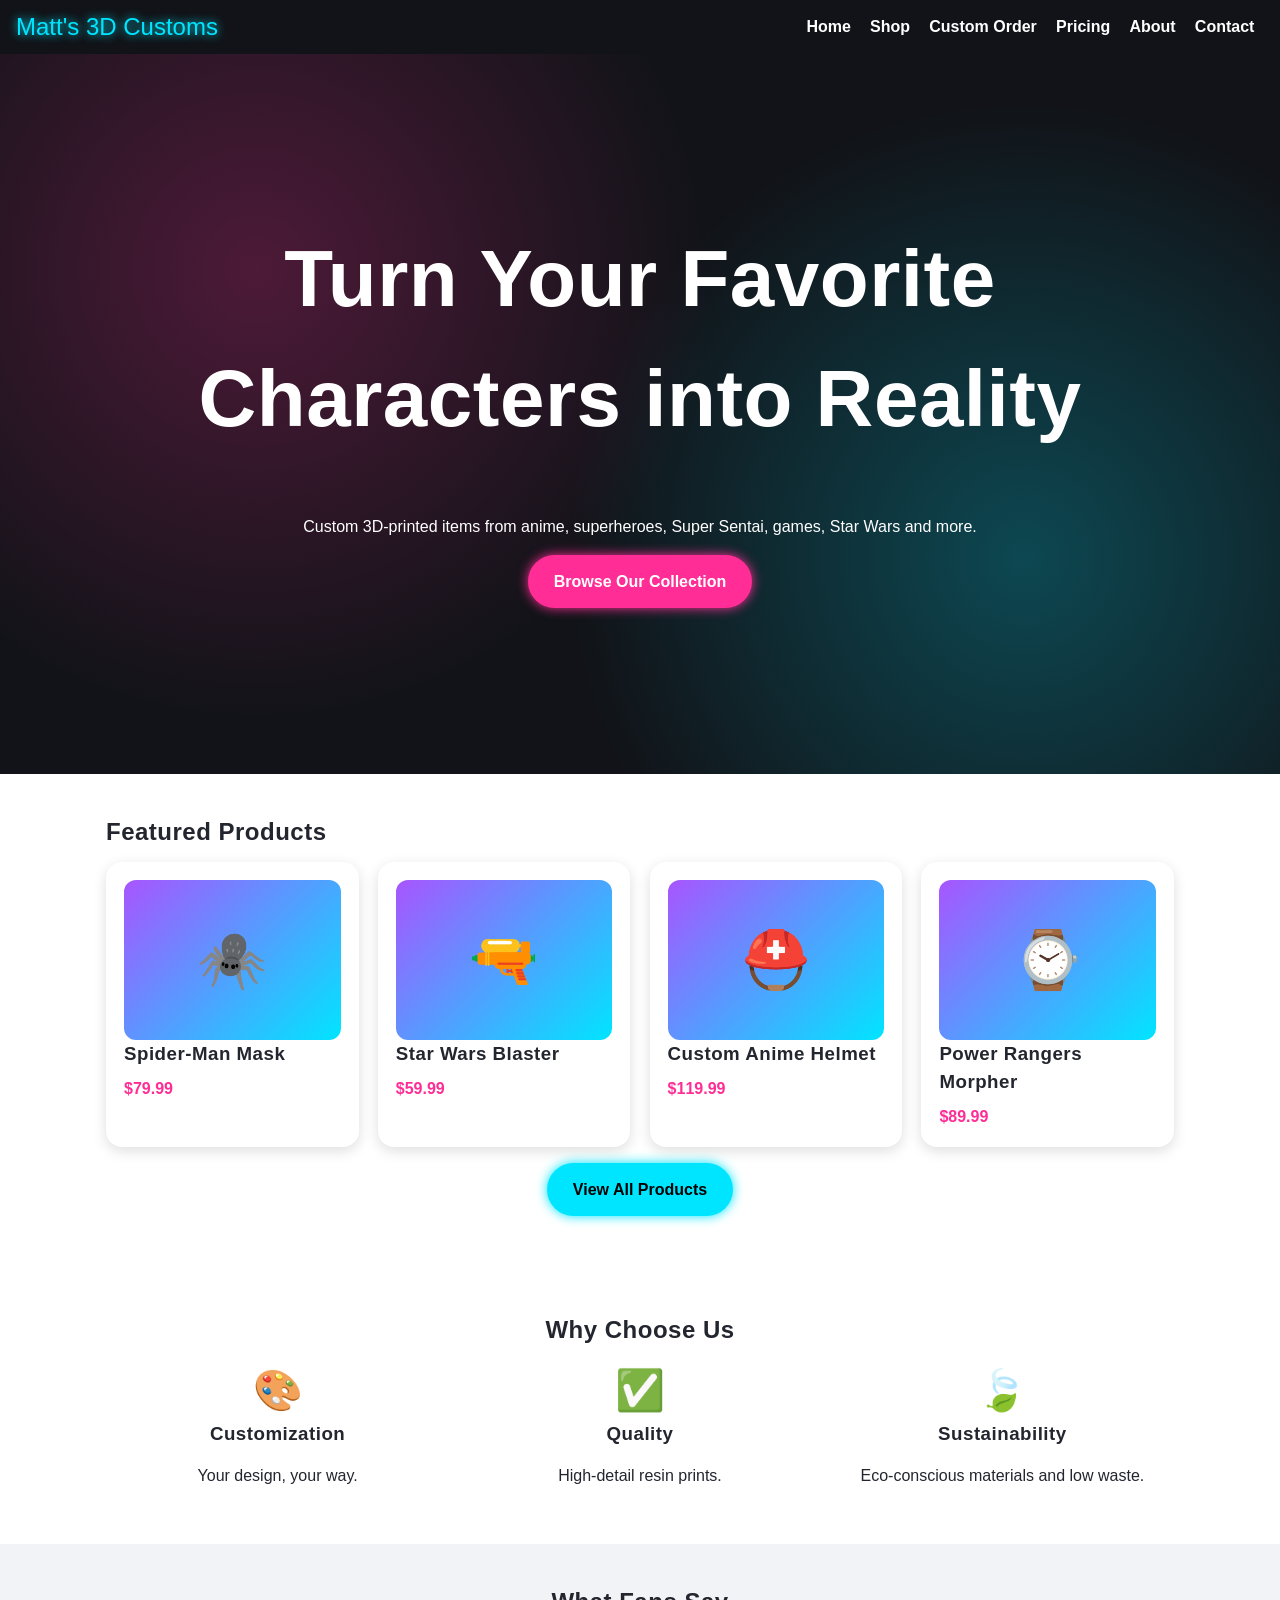
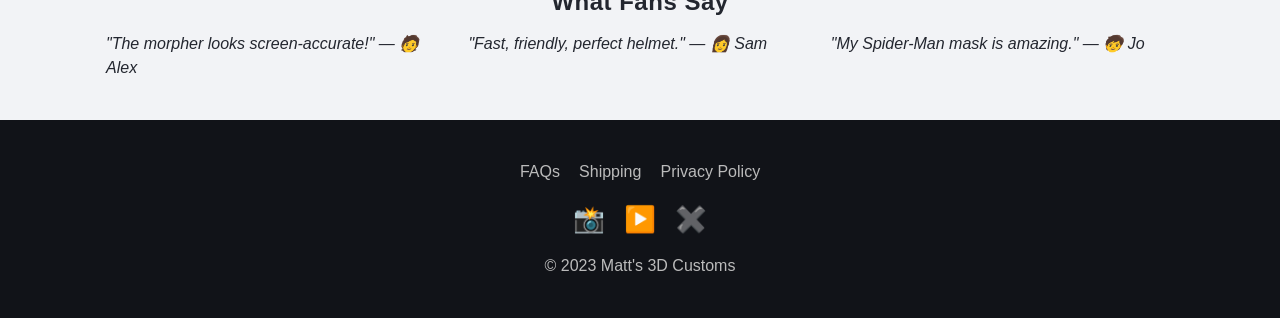
==== commit 5f22d1f5: "Add static storefront site Co-authored-by: mattvalle2020-arch <328107690+mattvalle2020-arch@users.no" ====
--- a/index.html
+++ b/index.html
@@ -1,184 +1,9 @@
-<!doctype html>
-<html lang="en">
-  <head>
-    <meta charset="utf-8">
-    <meta name="viewport" content="width=device-width, initial-scale=1">
-    <meta name="theme-color" content="#f5f7fa">
-    <meta name="description" content="Thoughtful 3D-printed props, keepsakes, and custom creations, made to order with care.">
-    <title>Matts 3D Customs — Made for your kind of different</title>
-    <link rel="icon" type="image/png" href="assets/matts-3d-customs-emblem.png">
-    <link rel="apple-touch-icon" href="assets/matts-3d-customs-emblem.png">
-    <meta property="og:title" content="Matts 3D Customs — Your imagination, 3D-printed">
-    <meta property="og:description" content="One-of-a-kind props, keepsakes, and curiosities—designed with you and printed with purpose.">
-    <meta property="og:image" content="assets/matts-3d-customs-emblem.png">
-    <meta name="twitter:card" content="summary">
-    <meta name="twitter:image" content="assets/matts-3d-customs-emblem.png">
-    <link rel="preconnect" href="https://fonts.googleapis.com">
-    <link rel="preconnect" href="https://fonts.gstatic.com" crossorigin>
-    <link href="https://fonts.googleapis.com/css2?family=DM+Mono:wght@400;500&family=DM+Sans:wght@400;500;600;700&family=Space+Grotesk:wght@400;500;600;700&family=Permanent+Marker&display=swap" rel="stylesheet">
-    <link rel="stylesheet" href="styles.css">
-    <script defer src="https://cdn.jsdelivr.net/npm/three@0.132.2/build/three.min.js"></script>
-    <script src="app.js" defer></script>
-  </head>
-  <body>
-    <a class="skip-link" href="#main">Skip to content</a>
-    <div class="announcement"><span class="announcement-dot"></span>Made to order, never mass produced <span class="announcement-divider">/</span> Every custom quote confirmed before we print</div>
-
-    <header class="site-header">
-      <a class="brand" href="#home" aria-label="Matts 3D Customs home">
-        <img class="brand-image" src="assets/matts-3d-customs-emblem.png" alt="">
-        <span class="brand-name">MATTS <b>3D</b> CUSTOMS</span>
-      </a>
-      <button class="menu-toggle" type="button" aria-label="Open navigation" aria-expanded="false" aria-controls="main-nav"><span></span><span></span></button>
-      <nav class="main-nav" id="main-nav" aria-label="Main navigation">
-        <a href="#home">Home</a><a href="#shop">Shop</a><a href="#model-browser">3D models</a><a href="#custom">Custom orders</a><a href="#story">About us</a><a href="#contact">Contact</a><a href="#pricing">Pricing</a>
-      </nav>
-      <a class="header-cta" href="#custom">Get a quote <span aria-hidden="true">↗</span></a>
-    </header>
-
-    <main id="main">
-      <section class="hero" id="home">
-        <div class="hero-art" aria-hidden="true"><img src="https://images.unsplash.com/photo-1581092160562-40aa08e78837?auto=format&fit=crop&w=1800&q=88" alt="" fetchpriority="high"></div>
-        <div class="hero-content">
-          <p class="eyebrow"><span class="eyebrow-line"></span> Thoughtfully made, just for you</p>
-          <h1>Custom 3D-printed<br>items, <span>made for you.</span></h1>
-          <p class="hero-copy">Personalized props and keepsakes, made to order with care. Clear starting estimates, thoughtful materials, and a real maker at every step.</p>
-          <div class="hero-actions"><a class="button button-dark" href="#shop">Browse our collection <span aria-hidden="true">↘</span></a></div>
-          <div class="hero-note"><span class="note-icon" aria-hidden="true">✳</span><span><b>Small-batch. Made to order.</b><br>Final quote confirmed before we print.</span></div>
-        </div>
-        <div class="hero-bottom"><span>MADE TO ORDER, ONE PIECE AT A TIME</span><span class="scroll-cue">SCROLL TO EXPLORE <span aria-hidden="true">↓</span></span><span>MATTS 3D CUSTOMS</span></div>
-      </section>
-
-      <section class="ticker" aria-label="Our values"><div class="ticker-track"><span>MADE WITH INTENTION <i>✳</i> BUILT TO LAST <i>✳</i> LESS WASTE, MORE WONDER <i>✳</i> YOUR IDEA, OUR PRINTERS <i>✳</i> MADE WITH INTENTION <i>✳</i> BUILT TO LAST <i>✳</i> LESS WASTE, MORE WONDER <i>✳</i> YOUR IDEA, OUR PRINTERS <i>✳</i></span></div></section>
-
-      <section class="shop section-pad" id="shop">
-        <div class="section-heading">
-          <div><p class="eyebrow"><span class="eyebrow-line"></span> The good stuff</p><h2>Made to make<br>you <span>smile.</span></h2></div>
-          <div class="heading-aside"><p>Small-batch favorites, made one layer at a time. Choose a starting point—or let us make something just for you.</p><a class="text-link" href="#custom">Not seeing your idea? Tell us <span aria-hidden="true">↗</span></a></div>
-        </div>
-        <div class="shop-toolbar"><div class="category-filters" role="group" aria-label="Filter products">
-          <button class="filter-button is-active" data-category="all" type="button" aria-pressed="true">Everything <span>08</span></button>
-          <button class="filter-button" data-category="helmets" type="button" aria-pressed="false">Helmets <span>02</span></button>
-          <button class="filter-button" data-category="swords" type="button" aria-pressed="false">Swords <span>02</span></button>
-          <button class="filter-button" data-category="statues" type="button" aria-pressed="false">Statues <span>02</span></button>
-          <button class="filter-button" data-category="keychains" type="button" aria-pressed="false">Keychains <span>02</span></button>
-        </div><span class="sort-note">MADE TO ORDER <span aria-hidden="true">✳</span></span></div>
-        <div class="product-grid" id="product-grid" aria-live="polite"></div>
-        <div class="shop-foot"><span>GOOD THINGS TAKE A LITTLE TIME.</span><button id="view-all-products" class="button button-outline" type="button" aria-expanded="false">View all products <span aria-hidden="true">↗</span></button></div>
-      </section>
-
-      <section class="model-browser section-pad" id="model-browser" aria-labelledby="model-browser-title">
-        <div class="section-heading">
-          <div><p class="eyebrow"><span class="eyebrow-line"></span> Turn it around before you decide</p><h2 id="model-browser-title">A closer look<br>at <span>what’s possible.</span></h2></div>
-          <div class="heading-aside"><p>Explore original concept models inspired by the worlds you love. Drag to rotate, scroll to zoom, then add an idea to your custom quote.</p></div>
-        </div>
-        <div class="genre-nav" role="group" aria-label="Filter concept models by style">
-          <button class="genre-btn is-active" type="button" data-genre="anime" aria-pressed="true">Anime-inspired</button>
-          <button class="genre-btn" type="button" data-genre="video-games" aria-pressed="false">Video game props</button>
-          <button class="genre-btn" type="button" data-genre="sci-fi" aria-pressed="false">Sci-fi</button>
-          <button class="genre-btn" type="button" data-genre="sentai" aria-pressed="false">Sentai-inspired</button>
-          <button class="genre-btn" type="button" data-genre="cartoons" aria-pressed="false">Cartoon-inspired</button>
-          <button class="genre-btn" type="button" data-genre="theater" aria-pressed="false">Theater props</button>
-        </div>
-        <div class="sub-genre-nav" id="sub-genre-nav" role="group" aria-label="Filter models in this style"></div>
-        <div class="model-viewer">
-          <div class="viewer-canvas-wrap">
-            <div id="canvas-container" role="img" aria-label="Interactive 3D preview of the selected custom design"><p class="viewer-status" id="viewer-status" role="status">Loading interactive preview…</p></div>
-            <span class="viewer-hint">DRAG TO ROTATE <span aria-hidden="true">·</span> SCROLL TO ZOOM</span>
-          </div>
-          <div class="model-info"><div><span class="model-kicker">SELECTED CONCEPT</span><h3 id="model-title">Choose a design to explore</h3><p id="model-description">Select a concept below to view a simple interactive 3D preview.</p><span class="model-price" id="model-price"></span></div><button class="button button-dark" id="customize-btn" type="button" disabled>Add this idea to my quote <span aria-hidden="true">↗</span></button></div>
-        </div>
-        <div class="item-grid" id="item-grid" aria-live="polite"></div>
-        <p class="model-disclaimer">Interactive previews are illustrative concept models, not final product files. We’ll confirm the design, materials, price, and timeline with you before production.</p>
-      </section>
-
-      <section class="why section-pad" aria-labelledby="why-title">
-        <div class="why-heading"><p class="eyebrow"><span class="eyebrow-line"></span> A better way to make</p><h2 id="why-title">Good ideas,<br><span>made thoughtfully.</span></h2></div>
-        <div class="benefit-grid">
-          <article class="benefit-card benefit-pink"><span class="benefit-icon" aria-hidden="true">$</span><p>01 / NO SURPRISES</p><h3>Transparent pricing.</h3><span>See a starting estimate up front. We confirm the final quote with you before making anything.</span></article>
-          <article class="benefit-card benefit-blue"><span class="benefit-icon" aria-hidden="true">↻</span><p>02 / LESS WASTE</p><h3>Thoughtful materials.</h3><span>We make to order, choose durable materials, and reuse suitable print scraps when we can.</span></article>
-          <article class="benefit-card benefit-lime"><span class="benefit-icon" aria-hidden="true">✎</span><p>03 / MADE YOURS</p><h3>Custom by nature.</h3><span>Bring a file, a sketch, or an idea. We’ll help shape it into something you can hold.</span></article>
-        </div>
-      </section>
-
-      <section class="testimonials section-pad" aria-labelledby="testimonial-title">
-        <div class="testimonial-heading"><div><p class="eyebrow"><span class="eyebrow-line"></span> Kind words, big smiles</p><h2 id="testimonial-title">The people<br>have <span>spoken.</span></h2></div><div class="testimonial-controls"><button type="button" id="testimonial-prev" aria-label="Previous testimonial">←</button><button type="button" id="testimonial-next" aria-label="Next testimonial">→</button></div></div>
-        <div class="testimonial-window"><div class="testimonial-track" id="testimonial-track" aria-live="polite">
-          <blockquote class="testimonial-card"><span class="quote-stars" aria-label="5 out of 5 stars">★★★★★</span><p>“I showed them a doodle and somehow got back the exact little desk dragon I didn’t know I needed.”</p><footer><span class="customer-avatar">J</span><span>JAMIE R. <small>CUSTOM STATUE</small></span></footer></blockquote>
-          <blockquote class="testimonial-card"><span class="quote-stars" aria-label="5 out of 5 stars">★★★★★</span><p>“The whole process felt easy. They checked the fit before printing my helmet, and it turned out awesome.”</p><footer><span class="customer-avatar">A</span><span>ALEX M. <small>COSPLAYER · CUSTOM HELMET</small></span></footer></blockquote>
-          <blockquote class="testimonial-card"><span class="quote-stars" aria-label="5 out of 5 stars">★★★★★</span><p>“A fun, thoughtful gift—and the maker actually explained what material would hold up best.”</p><footer><span class="customer-avatar">T</span><span>TAYLOR K. <small>GIFT ORDER</small></span></footer></blockquote>
-        </div></div>
-        <p class="testimonial-note">SAMPLE TESTIMONIALS — REPLACE WITH VERIFIED CUSTOMER REVIEWS BEFORE LAUNCH.</p>
-      </section>
-
-      <section class="pricing section-pad" id="pricing">
-        <div class="section-heading"><div><p class="eyebrow"><span class="eyebrow-line"></span> Straightforward starting points</p><h2>Know before<br>we <span>print.</span></h2></div><div class="heading-aside"><p>Starting prices and typical production windows. Every custom design gets a final quote and timeline before production.</p></div></div>
-        <div class="pricing-table-wrap"><table class="pricing-table"><thead><tr><th scope="col">Item</th><th scope="col">Starting price</th><th scope="col">Typical production</th></tr></thead><tbody><tr><th scope="row">Small keychain</th><td>From $12</td><td>1–2 weeks</td></tr><tr><th scope="row">Small statue</th><td>From $27</td><td>1–2 weeks</td></tr><tr><th scope="row">Medium prop or statue</th><td>From $35</td><td>2–3 weeks</td></tr><tr><th scope="row">Wearable helmet</th><td>From $65</td><td>2–4 weeks</td></tr><tr><th scope="row">Large prop or sword</th><td>From $78</td><td>2–4 weeks</td></tr></tbody></table></div>
-        <p class="pricing-note">These are planning estimates, not guaranteed delivery dates. Custom designs, material, size, finishing, and current studio capacity may change the final price or timeline.</p>
-      </section>
-
-      <section class="custom section-pad" id="custom">
-        <div class="custom-intro"><p class="eyebrow eyebrow-light"><span class="eyebrow-line"></span> Your idea, in 3D</p><h2>Big idea?<br><span>We’re listening.</span></h2><p>Bring us a sketch, a reference, or just a thought that won’t leave you alone. We’ll help turn it into a real, hold-it-in-your-hands thing.</p><div class="process-list"><div><span>01</span><p><b>Tell us what you’re imagining</b><br>Even a napkin sketch is a great start.</p></div><div><span>02</span><p><b>Pick a size and material</b><br>Get a quick, upfront estimate.</p></div><div><span>03</span><p><b>We’ll make a plan together</b><br>Nothing prints until you approve.</p></div></div></div>
-        <form class="quote-card" id="quote-form">
-          <div class="quote-top"><span class="mono-label">THE CUSTOM BUILDER</span><span class="live-status"><i></i> INSTANT ESTIMATE</span></div>
-          <div class="form-step-heading"><span>01</span><b>Choose your item</b></div>
-          <label class="field-label" for="project-type">What are we making?</label>
-          <select id="project-type" name="project-type"><option value="helmet">Helmet / wearable</option><option value="sword">Sword / prop</option><option value="statue">Statue / sculpture</option><option value="keychain">Keychain / small piece</option><option value="other">Something else</option></select>
-          <div class="form-step-heading"><span>02</span><b>Pick a size and material</b></div>
-          <div class="field-row"><div><label class="field-label" for="project-size-range">Size · <output id="size-label" for="project-size-range">Medium · 9 in</output></label><input class="size-slider" id="project-size-range" type="range" min="1" max="4" step="1" value="2" aria-valuetext="Medium, 9 inches"><div class="range-labels"><span>SMALL</span><span>MEDIUM</span><span>LARGE</span><span>XL</span></div><select id="project-size" name="project-size" class="visually-hidden" aria-label="Approximate size"><option value="small">Small · up to 6 in</option><option value="medium" selected>Medium · 6–12 in</option><option value="large">Large · 12–20 in</option><option value="xl">Extra large · 20+ in</option></select></div><div><label class="field-label" for="material">Material</label><select id="material" name="material"><option value="pla">PLA · plant-based</option><option value="petg">PETG · durable</option><option value="resin">Resin · fine detail</option></select></div></div>
-          <div class="preview-card" aria-live="polite"><span class="preview-object" aria-hidden="true">✦</span><span><b id="preview-title">Your medium creation</b><small id="preview-description">A bold idea in plant-based PLA.</small></span><span class="preview-tag">LIVE<br>PREVIEW</span></div>
-          <div class="form-step-heading"><span>03</span><b>Share the details</b></div>
-          <label class="field-label" for="design-file">Have a reference file? <span class="optional">(optional)</span></label>
-          <label class="upload-control" for="design-file"><span class="upload-icon" aria-hidden="true">↑</span><span id="upload-label"><b>Drop your design here—let’s make magic!</b><small>Or choose a file · STL, OBJ, 3MF, JPG, PNG · up to 20 MB</small></span><input id="design-file" name="design-file" type="file" accept=".stl,.obj,.3mf,.jpg,.jpeg,.png"></label>
-          <label class="field-label" for="project-notes">A little about your idea <span class="optional">(optional)</span></label><textarea id="project-notes" name="project-notes" rows="2" placeholder="What's the occasion? Any details we should know?"></textarea>
-          <div class="production-note"><span aria-hidden="true">◷</span><span><b>Typical production: 2–3 weeks</b><small>We’ll confirm timing with your final quote.</small></span></div>
-          <div class="form-step-heading"><span>04</span><b>Review your estimate</b></div>
-          <div class="estimate-row"><span>ESTIMATED STARTING PRICE <small>Final quote confirmed after review</small></span><output id="estimate" for="project-type project-size material">$45</output></div>
-          <button class="button button-accent quote-submit" type="submit">Send my design to the printer <span aria-hidden="true">↗</span></button>
-          <p class="quote-disclaimer">No charge, no commitment. We’ll review your idea and get back to you before anything is made.</p>
-          <p class="form-message" id="quote-message" role="status" aria-live="polite"></p>
-        </form>
-      </section>
-
-      <section class="values section-pad" id="story">
-        <div class="values-photo"><img src="https://images.unsplash.com/photo-1581092918056-0c4c3acd3789?auto=format&fit=crop&w=1000&q=85" alt="Close-up view of electronics and components on a workbench" loading="lazy"><span class="photo-tag">A LITTLE PATIENCE. A LOT OF POSSIBILITY.</span></div>
-        <div class="values-copy"><p class="eyebrow"><span class="eyebrow-line"></span> The why behind the what</p><h2>Good things<br>are <span>thoughtful.</span></h2><p>We started Matts 3D Customs because we believe the best things aren’t mass-produced—they’re made for someone. Every piece begins with a real person, a real idea, and a little curiosity.</p><p>We’re a small, hands-on team: the same people who help shape your idea are the ones checking the print and packing the finished piece. We print on demand to avoid piles of unsold stock, choose durable materials, and reuse or recycle print scraps whenever we can. It’s not perfect, but making less and making it matter is a good place to start.</p><a class="button button-dark" href="#contact">Meet your makers <span aria-hidden="true">↗</span></a><div class="values-stats"><div><b>01</b><span>Piece at a time</span></div><div><b>0</b><span>Mass-produced items</span></div><div><b>100%</b><span>Made with care</span></div></div><div class="values-grid"><div><span aria-hidden="true">✓</span><b>Quality</b></div><div><span aria-hidden="true">↻</span><b>Sustainability</b></div><div><span aria-hidden="true">✎</span><b>Customization</b></div><div><span aria-hidden="true">♡</span><b>Customer care</b></div></div></div>
-      </section>
-
-      <section class="maker-story section-pad" aria-label="Our maker milestones and team">
-        <div class="maker-timeline"><p class="eyebrow"><span class="eyebrow-line"></span> The little timeline</p><div class="milestone"><span>✦</span><div><b>THE FIRST SPARK</b><p>A curious maker, a first printer, and the start of Matts 3D Customs.</p></div></div><div class="milestone"><span>↗</span><div><b>MORE IDEAS, MORE LAYERS</b><p>A growing collection shaped by the people who find us.</p></div></div><div class="milestone"><span>♡</span><div><b>STILL MAKING IT PERSONAL</b><p>Same hands-on care, whether it’s a keychain or a wild idea.</p></div></div></div>
-        <div class="team-card"><p class="eyebrow"><span class="eyebrow-line"></span> Small team, big ideas</p><div class="team-avatars"><span class="team-avatar avatar-one" aria-hidden="true">M</span><span class="team-avatar avatar-two" aria-hidden="true">✳</span><span class="team-avatar avatar-three" aria-hidden="true">3D</span></div><h3>Made by people who love making.</h3><div class="team-roles"><p><b>The designer</b><span>Shapes ideas into print-ready plans.</span></p><p><b>The printmaker</b><span>Brings each layer to life with care.</span></p><p><b>The detail checker</b><span>Gives every finished piece a final look.</span></p></div><a class="text-link" href="#contact">Say hello to the team <span aria-hidden="true">↗</span></a></div>
-      </section>
-
-      <section class="journal section-pad" id="journal">
-        <div class="section-heading journal-heading"><div><p class="eyebrow"><span class="eyebrow-line"></span> From the workbench</p><h2>A few things<br>we’ve <span>learned.</span></h2></div><div class="heading-aside"><p>Notes, ideas, and little nerdy things from life on the other side of the printer.</p></div></div>
-        <div class="journal-grid">
-          <article class="journal-card"><div class="journal-image journal-image-one"><span>01 / MATERIALS</span><b>PLA<br>vs. PETG</b></div><p class="journal-meta">MATERIAL NOTES <span>4 MIN READ</span></p><h3>Two popular filaments, and when we reach for each.</h3><p>A plain-English guide to choosing the right plastic for your next idea.</p><details class="journal-more"><summary>Read the notes <span aria-hidden="true">↗</span></summary><p>PLA is an easygoing choice for display pieces and everyday objects; it comes from renewable resources, but it is not automatically home-compostable. PETG is a tougher option for parts that need more flexibility or impact resistance. Neither is right for every job—use, heat, finish, and design all matter.</p></details></article>
-          <article class="journal-card"><div class="journal-image journal-image-two"><span>02 / THE PROCESS</span><b>Layer by<br>layer.</b></div><p class="journal-meta">HOW IT’S MADE <span>6 MIN READ</span></p><h3>From a tiny digital sketch to a thing you can hold.</h3><p>A look at the design, test, print, repeat process behind a custom piece.</p><details class="journal-more"><summary>Take a look <span aria-hidden="true">↗</span></summary><p>First comes a 3D model, checked for shape, scale, and how it will sit on the printer. We orient the model, choose supports, and slice it into thin layers. A test print can reveal details the screen can’t; once the plan looks right, the final piece is printed, cleaned up, and checked by hand.</p></details></article>
-          <article class="journal-card"><div class="journal-image journal-image-three"><span>03 / LESS WASTE</span><b>Make<br>it matter.</b></div><p class="journal-meta">THOUGHTFUL MAKING <span>3 MIN READ</span></p><h3>What printing on demand means for a small studio.</h3><p>Why we’d rather make one great thing than a hundred that sit around.</p><details class="journal-more"><summary>Read our approach <span aria-hidden="true">↗</span></summary><p>Making after an order helps avoid unsold inventory, but it doesn’t make a print waste-free. Failed prints and support material still happen. We plan jobs carefully, reuse suitable scraps where possible, and keep improving how we handle the material we can’t use again.</p></details></article>
-        </div>
-      </section>
-
-      <section class="faq section-pad" id="faq">
-        <div class="section-heading"><div><p class="eyebrow"><span class="eyebrow-line"></span> A few helpful details</p><h2>Good to <span>know.</span></h2></div><div class="heading-aside"><p>Have another question? <a class="text-link" href="mailto:hello@matts3dcustoms.com">Send us a note <span aria-hidden="true">↗</span></a></p></div></div>
-        <div class="faq-list">
-          <details><summary>How does a custom order work?</summary><p>Share the item, size, material, and any design notes in the quote builder. It opens an email draft for you to review and send. We’ll discuss the design and confirm a final price and production estimate before you approve anything.</p></details>
-          <details><summary>How do I send you my design file?</summary><p>Choose or drop an STL, OBJ, 3MF, JPG, or PNG file up to 20 MB. This static site does not upload files to a server: attach the selected file to the email draft yourself before sending your request.</p></details>
-          <details><summary>What materials can I choose from?</summary><p>The quote builder lists PLA, PETG, and resin as starting options. The right material depends on the design and intended use, so we’ll confirm what is suitable when we review your request.</p></details>
-          <details><summary>When will my order ship?</summary><p>Production estimates are shown on the <a href="#pricing">pricing table</a>. They are planning ranges, not guaranteed delivery dates; we’ll confirm timing with your final quote. Shipping cost and carrier details are arranged with the order.</p></details>
-        </div>
-      </section>
-
-      <section class="contact section-pad" id="contact">
-        <div><p class="eyebrow eyebrow-light"><span class="eyebrow-line"></span> The other side of the screen</p><h2>Let’s make<br>something <span>good.</span></h2><p>Questions, big ideas, or just want to say hi? We’d love to hear from you.</p><a class="contact-email" href="mailto:hello@matts3dcustoms.com">hello@matts3dcustoms.com <span aria-hidden="true">↗</span></a><div class="contact-social"><a href="https://www.instagram.com/matts3dcustoms/" target="_blank" rel="noreferrer">◎ Instagram</a><a href="https://discord.com/" target="_blank" rel="noreferrer">◉ Discord</a></div><div class="printer-illustration" aria-label="Illustration of a 3D printer"><span class="printer-frame"></span><span class="printer-nozzle"></span><span class="printer-object"></span><span class="printer-caption">A LITTLE MAKER MAGIC</span></div></div>
-        <form id="contact-form" class="contact-form"><div class="contact-form-heading"><span class="mono-label">SEND A LITTLE NOTE</span><span>↘</span></div><label for="contact-name">Your name</label><input id="contact-name" name="name" autocomplete="name" required placeholder="How should we say hello?"><label for="contact-email">Email address</label><input id="contact-email" name="email" type="email" autocomplete="email" required placeholder="Where can we reach you?"><label for="contact-message">What’s on your mind?</label><textarea id="contact-message" name="message" rows="3" required placeholder="Tell us a little about it..."></textarea><button class="button button-accent" type="submit">Send your note <span aria-hidden="true">↗</span></button><p class="form-message" id="contact-message-status" role="status" aria-live="polite"></p></form>
-      </section>
-    </main>
-    <dialog class="product-dialog" id="product-dialog" aria-labelledby="dialog-product-title">
-      <button class="dialog-close" type="button" data-dialog-close aria-label="Close product details">×</button>
-      <div class="product-dialog-content" id="product-dialog-content"></div>
-    </dialog>
-    <footer class="site-footer"><a class="brand footer-brand" href="#home" aria-label="Matts 3D Customs home"><img class="brand-image" src="assets/matts-3d-customs-emblem.png" alt=""><span class="brand-name">MATTS <b>3D</b> CUSTOMS</span></a><p>Made with care, one layer at a time.</p><nav class="footer-links" aria-label="Footer links"><a href="#faq">FAQ</a><a href="#pricing">Shipping & timing</a><a href="#privacy">Privacy policy</a><a href="#terms">Terms of service</a><a href="https://www.instagram.com/matts3dcustoms/" target="_blank" rel="noreferrer" aria-label="Instagram"><span aria-hidden="true">◎</span> Instagram</a><a href="https://discord.com/" target="_blank" rel="noreferrer" aria-label="Discord"><span aria-hidden="true">◉</span> Discord</a><a href="mailto:hello@matts3dcustoms.com">Email</a></nav><details class="footer-policy" id="privacy"><summary>Privacy notice</summary><p>This static site does not submit quote or contact form data to a website server. Submitting a form opens your device’s email app with the details you entered; nothing is sent until you choose to send that email. Selected design files stay on your device and must be attached to the email manually. The site loads fonts and photographs from Google Fonts and Unsplash, whose services may receive standard request data when those assets load. No checkout, payment processing, or analytics is connected here. For questions about an email you have sent, contact <a href="mailto:hello@matts3dcustoms.com">hello@matts3dcustoms.com</a>.</p></details><details class="footer-policy" id="terms"><summary>Terms of service</summary><p>Terms for custom work, payment, changes, and delivery will be shared with your final quote before you approve an order. Contact <a href="mailto:hello@matts3dcustoms.com">hello@matts3dcustoms.com</a> for current order terms.</p></details><span class="copyright">© <span id="year"></span> MATTS 3D CUSTOMS</span></footer>
-    <div class="toast" id="toast" role="status" aria-live="polite"></div>
-  </body>
-</html>
+<!DOCTYPE html><html lang="en"><head><meta charset="utf-8"><meta name="viewport" content="width=device-width,initial-scale=1">
+<title>Home | Matt's 3D Customs</title><link rel="stylesheet" href="css/style.css"></head><body>
+<div class="hero"><h1>Turn Your Favorite Characters into Reality</h1><p>Custom 3D-printed items from anime, superheroes, Super Sentai, games, Star Wars and more.</p><a class="btn" href="custom-order.html">Browse Our Collection</a></div>
+<section><h2>Featured Products</h2><div class="grid" id="featured"></div><p class="center"><a class="btn blue" href="product.html">View All Products</a></p></section>
+<section><h2 class="center">Why Choose Us</h2><div class="grid center"><div><div class="icon">🎨</div><h3>Customization</h3><p>Your design, your way.</p></div><div><div class="icon">✅</div><h3>Quality</h3><p>High-detail resin prints.</p></div><div><div class="icon">🍃</div><h3>Sustainability</h3><p>Eco-conscious materials and low waste.</p></div></div></section>
+<div class="gray section"><div style="padding:2.5rem 1rem"><h2 class="center">What Fans Say</h2><div class="grid"><blockquote>"The morpher looks screen-accurate!" — 🧑 Alex</blockquote><blockquote>"Fast, friendly, perfect helmet." — 👩 Sam</blockquote><blockquote>"My Spider-Man mask is amazing." — 🧒 Jo</blockquote></div></div></div>
+<script src="js/site.js"></script>
+<script>document.getElementById("featured").innerHTML=PRODUCTS.map(p=>`<a class="card" href="product.html?id=${p.id}"><div class="thumb">${p.icon}</div><h3>${p.name}</h3><span class="price">$${p.price}</span></a>`).join("")</script>
+</body></html>
--- a/css/style.css
+++ b/css/style.css
@@ -0,0 +1,43 @@
+:root{--bg:#111318;--dark:#23262f;--light:#f2f3f6;--blue:#00e5ff;--pink:#ff2d95;--purple:#a855ff;--green:#39ff88;--yellow:#ffe14d}
+*{box-sizing:border-box}
+body{margin:0;font-family:"Segoe UI",Arial,sans-serif;color:var(--dark);background:#fff;line-height:1.5}
+h1,h2,h3{font-family:Impact,"Arial Black",sans-serif;letter-spacing:.5px;margin:0 0 .5em}
+a{color:inherit}
+header{background:var(--bg);color:#fff;display:flex;flex-wrap:wrap;justify-content:space-between;align-items:center;padding:.8rem 1rem;position:sticky;top:0;z-index:10}
+.logo{font:1.5rem Impact,sans-serif;color:var(--blue);text-decoration:none;text-shadow:0 0 10px var(--blue)}
+nav a{color:#fff;text-decoration:none;margin:0 .6rem;font-weight:600}
+nav a:hover{color:var(--pink);text-shadow:0 0 8px var(--pink)}
+.hero{min-height:80vh;background:radial-gradient(circle at 20% 30%,#ff2d9540,transparent 40%),radial-gradient(circle at 80% 70%,#00e5ff40,transparent 40%),var(--bg);color:#fff;display:flex;flex-direction:column;justify-content:center;align-items:center;text-align:center;padding:2rem}
+.hero h1{font-size:clamp(2.2rem,8vw,5rem);max-width:900px}
+.btn{display:inline-block;background:var(--pink);color:#fff;border:0;padding:.9rem 1.6rem;border-radius:999px;font-weight:700;font-size:1rem;cursor:pointer;text-decoration:none;box-shadow:0 0 12px var(--pink);transition:.25s}
+.btn:hover{transform:translateY(-2px);box-shadow:0 0 28px var(--pink)}
+.btn.blue{background:var(--blue);color:#000;box-shadow:0 0 12px var(--blue)}
+section{padding:2.5rem 1rem;max-width:1100px;margin:auto}
+.gray{background:var(--light);max-width:none}.gray>div{max-width:1100px;margin:auto}
+.grid{display:grid;gap:1.2rem;grid-template-columns:repeat(auto-fit,minmax(220px,1fr))}
+.card{background:#fff;border-radius:16px;box-shadow:0 4px 14px #0002;padding:1rem;border:2px solid transparent;transition:.25s;text-decoration:none;display:block}
+.card:hover{border-color:var(--blue);box-shadow:0 0 18px var(--blue)}
+.thumb{height:160px;border-radius:12px;display:flex;align-items:center;justify-content:center;font-size:3.5rem;background:linear-gradient(135deg,var(--purple),var(--blue))}
+.price{color:var(--pink);font-weight:800}
+.center{text-align:center}.icon{font-size:2.5rem}
+blockquote{font-style:italic;margin:0}
+.chips{display:flex;flex-wrap:wrap;gap:.5rem;margin:.8rem 0}
+.chip{border:2px solid var(--dark);background:#fff;border-radius:999px;padding:.4rem 1rem;cursor:pointer;font-weight:600;transition:.2s}
+.chip:hover{background:var(--light)}
+.chip.on{background:var(--c,var(--blue));color:#000;border-color:var(--c,var(--blue));box-shadow:0 0 10px var(--c,var(--blue))}
+.two{display:grid;gap:1.5rem}
+@media(min-width:800px){.two{grid-template-columns:1fr 1fr}}
+#viewer{width:100%;height:380px;background:var(--bg);border-radius:16px}
+form label{display:block;margin:.8rem 0 .2rem;font-weight:700}
+input,select,textarea{width:100%;padding:.7rem;border-radius:8px;border:2px solid #ccc;font:inherit}
+input:focus,select:focus,textarea:focus{outline:0;border-color:var(--blue);box-shadow:0 0 8px var(--blue)}
+.drop{border:3px dashed var(--blue);border-radius:16px;padding:2rem;text-align:center;cursor:pointer;box-shadow:0 0 12px #00e5ff66 inset}
+.drop.over{background:#00e5ff22}
+.step{display:none}.step.active{display:block}
+.total{background:var(--bg);color:var(--green);border-radius:16px;padding:1rem;font-weight:700;text-shadow:0 0 8px var(--green)}
+.total b{display:inline-block;transition:transform .3s}.total.pop b{transform:scale(1.25)}
+table{width:100%;border-collapse:collapse}th,td{padding:.7rem;border-bottom:1px solid #ddd;text-align:left}th{background:var(--bg);color:#fff}
+footer{background:var(--bg);color:#bbb;text-align:center;padding:1.5rem 1rem}
+footer a{margin:0 .6rem;text-decoration:none}
+.social a{display:inline-block;font-size:1.6rem}.social a:hover{animation:pulse 1s infinite;color:var(--pink)}
+@keyframes pulse{50%{text-shadow:0 0 18px var(--pink),0 0 30px var(--blue);transform:scale(1.2)}}
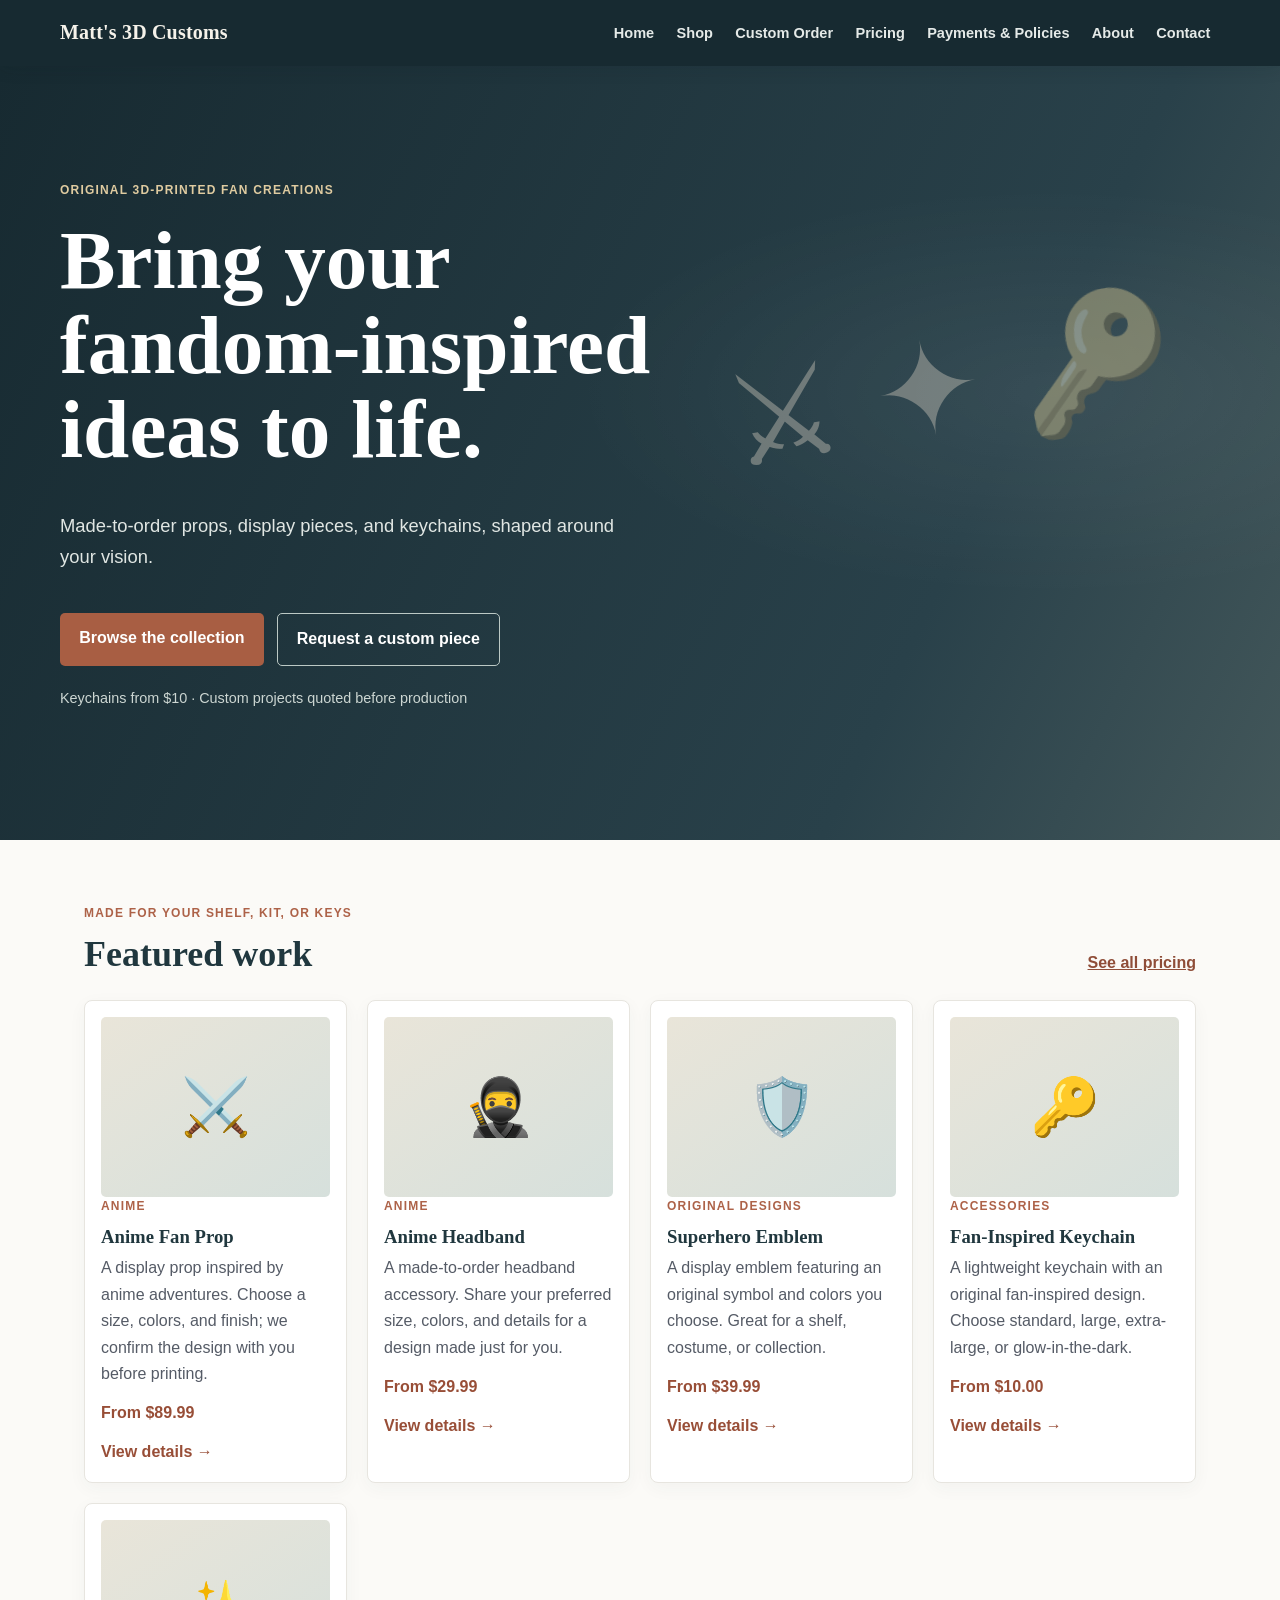
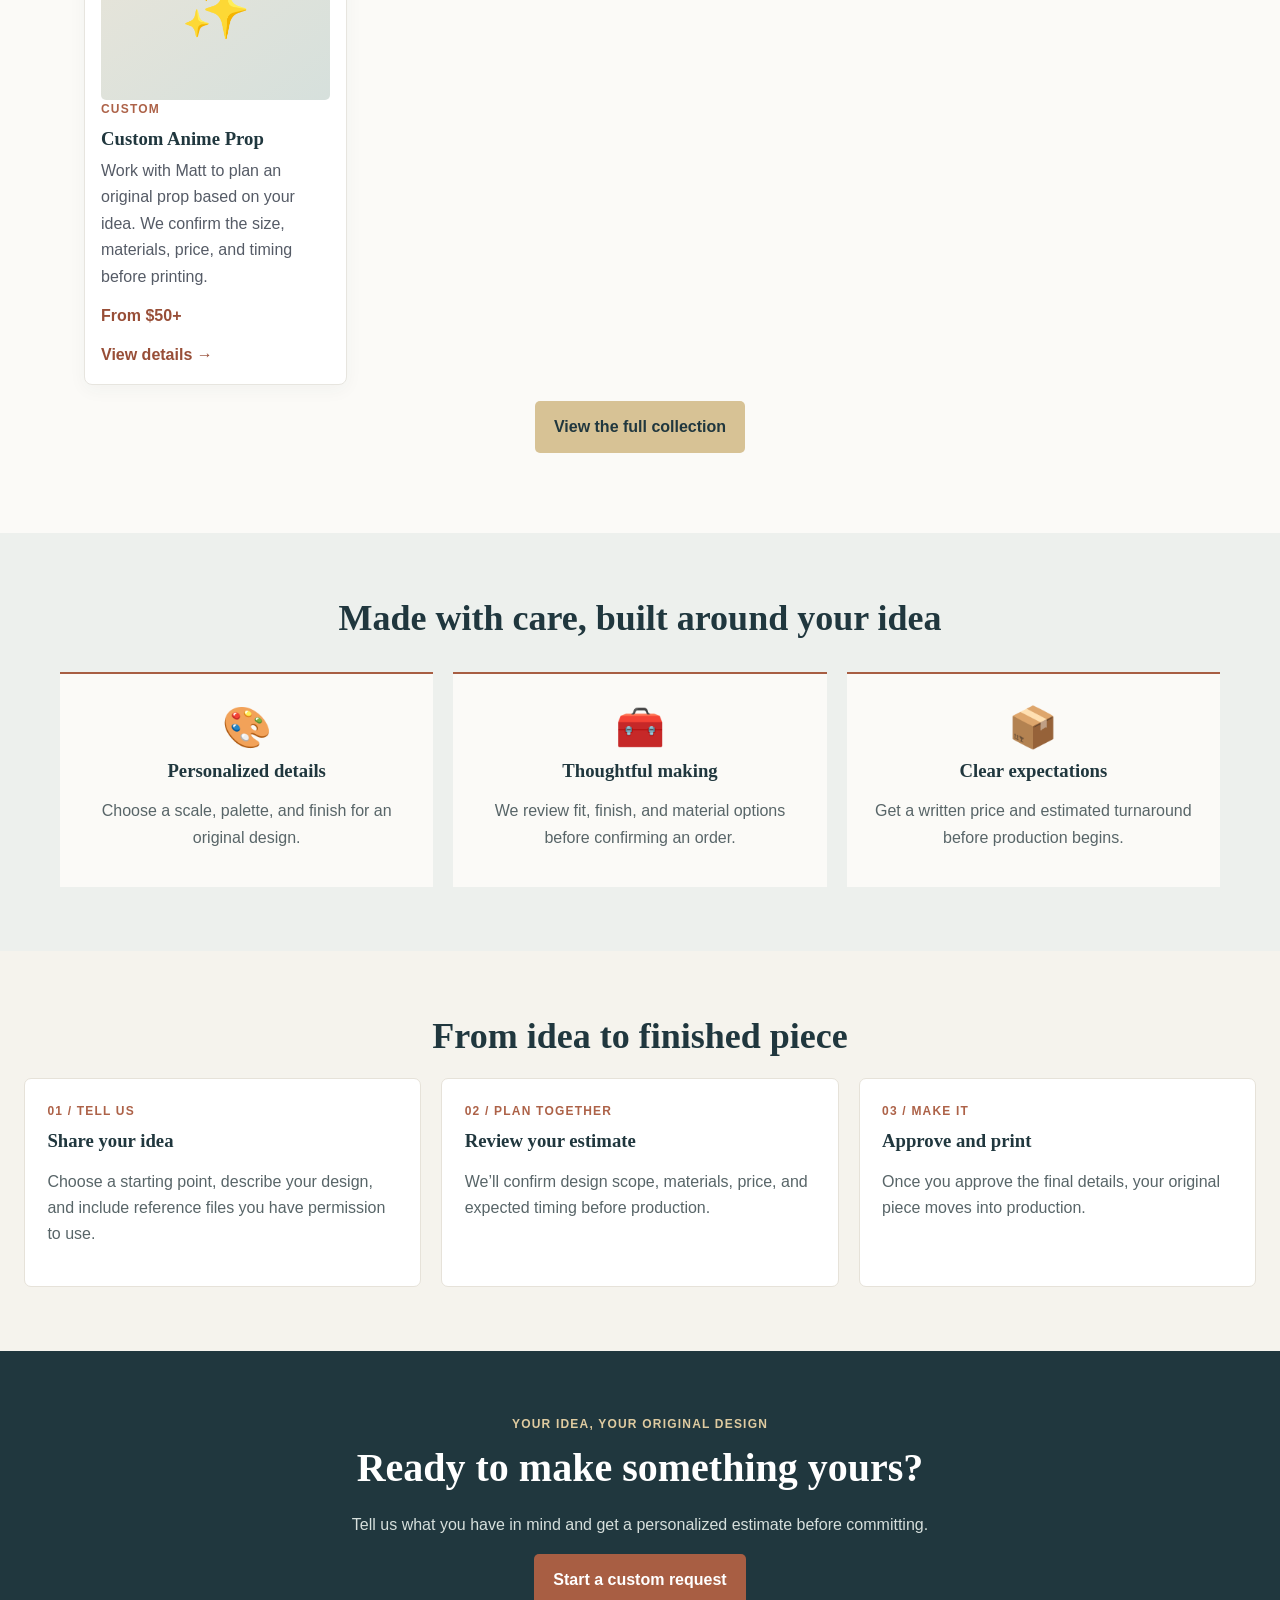
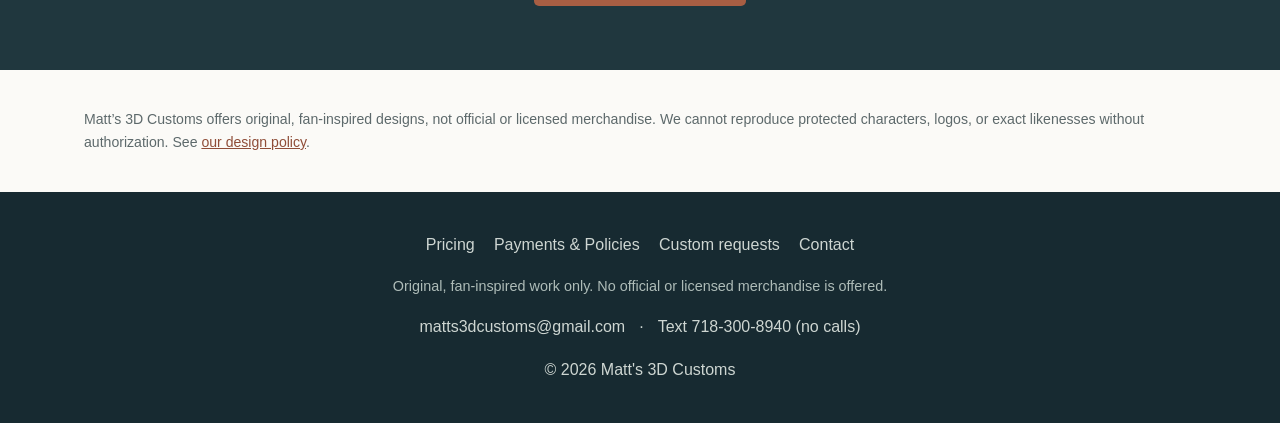
==== commit 6ccfe794: "Prepare storefront for GitHub Pages launch Co-authored-by: Copilot <223556219+Copilot@users.noreply." ====
--- a/index.html
+++ b/index.html
@@ -1,9 +1,11 @@
-<!DOCTYPE html><html lang="en"><head><meta charset="utf-8"><meta name="viewport" content="width=device-width,initial-scale=1">
+<!DOCTYPE html><html lang="en"><head><meta charset="utf-8"><meta name="viewport" content="width=device-width,initial-scale=1"><meta name="theme-color" content="#172a31"><meta name="description" content="Original 3D-printed props, display pieces, and accessories made to order. Explore Matt's 3D Customs and request a custom quote."><link rel="canonical" href="https://www.matts3dcustoms.com/"><meta property="og:type" content="website"><meta property="og:title" content="Matt's 3D Customs | Original 3D-Printed Designs"><meta property="og:description" content="Original 3D-printed props, display pieces, and accessories made to order.">
 <title>Home | Matt's 3D Customs</title><link rel="stylesheet" href="css/style.css"></head><body>
-<div class="hero"><h1>Turn Your Favorite Characters into Reality</h1><p>Custom 3D-printed items from anime, superheroes, Super Sentai, games, Star Wars and more.</p><a class="btn" href="custom-order.html">Browse Our Collection</a></div>
-<section><h2>Featured Products</h2><div class="grid" id="featured"></div><p class="center"><a class="btn blue" href="product.html">View All Products</a></p></section>
-<section><h2 class="center">Why Choose Us</h2><div class="grid center"><div><div class="icon">🎨</div><h3>Customization</h3><p>Your design, your way.</p></div><div><div class="icon">✅</div><h3>Quality</h3><p>High-detail resin prints.</p></div><div><div class="icon">🍃</div><h3>Sustainability</h3><p>Eco-conscious materials and low waste.</p></div></div></section>
-<div class="gray section"><div style="padding:2.5rem 1rem"><h2 class="center">What Fans Say</h2><div class="grid"><blockquote>"The morpher looks screen-accurate!" — 🧑 Alex</blockquote><blockquote>"Fast, friendly, perfect helmet." — 👩 Sam</blockquote><blockquote>"My Spider-Man mask is amazing." — 🧒 Jo</blockquote></div></div></div>
+<div class="hero"><p class="eyebrow">Original 3D-printed fan creations</p><h1>Bring your fandom-inspired ideas to life.</h1><p>Made-to-order props, display pieces, and keychains, shaped around your vision.</p><div class="hero-actions"><a class="btn" href="product.html">Browse the collection</a><a class="btn secondary" href="custom-order.html">Request a custom piece</a></div><p class="hero-note">Keychains from $10 · Custom projects quoted before production</p></div>
+<section><div class="section-heading"><div><p class="eyebrow">Made for your shelf, kit, or keys</p><h2>Featured work</h2></div><a href="pricing.html">See all pricing</a></div><div class="grid" id="featured"></div><p class="center"><a class="btn blue" href="product.html">View the full collection</a></p></section>
+<section class="why"><h2 class="center">Made with care, built around your idea</h2><div class="grid center"><div><div class="icon">🎨</div><h3>Personalized details</h3><p>Choose a scale, palette, and finish for an original design.</p></div><div><div class="icon">🧰</div><h3>Thoughtful making</h3><p>We review fit, finish, and material options before confirming an order.</p></div><div><div class="icon">📦</div><h3>Clear expectations</h3><p>Get a written price and estimated turnaround before production begins.</p></div></div></section>
+<section class="process"><h2 class="center">From idea to finished piece</h2><div class="grid"><div><p class="eyebrow">01 / Tell us</p><h3>Share your idea</h3><p>Choose a starting point, describe your design, and include reference files you have permission to use.</p></div><div><p class="eyebrow">02 / Plan together</p><h3>Review your estimate</h3><p>We’ll confirm design scope, materials, price, and expected timing before production.</p></div><div><p class="eyebrow">03 / Make it</p><h3>Approve and print</h3><p>Once you approve the final details, your original piece moves into production.</p></div></div></section>
+<section class="closing-cta"><p class="eyebrow">Your idea, your original design</p><h2>Ready to make something yours?</h2><p>Tell us what you have in mind and get a personalized estimate before committing.</p><a class="btn" href="custom-order.html">Start a custom request</a></section>
+<section class="legal-note"><p>Matt’s 3D Customs offers original, fan-inspired designs, not official or licensed merchandise. We cannot reproduce protected characters, logos, or exact likenesses without authorization. See <a href="about.html#design-policy">our design policy</a>.</p></section>
 <script src="js/site.js"></script>
-<script>document.getElementById("featured").innerHTML=PRODUCTS.map(p=>`<a class="card" href="product.html?id=${p.id}"><div class="thumb">${p.icon}</div><h3>${p.name}</h3><span class="price">$${p.price}</span></a>`).join("")</script>
+<script>document.getElementById("featured").innerHTML=PRODUCTS.map(p=>`<a class="card" href="product.html?id=${p.id}"><div class="thumb" aria-hidden="true">${p.icon}</div><p class="eyebrow">${p.genre}</p><h3>${p.name}</h3><p>${p.description}</p><span class="price">From ${startingPrice(p)}</span><span class="card-action">View details <span aria-hidden="true">→</span></span></a>`).join("")</script>
 </body></html>
--- a/css/style.css
+++ b/css/style.css
@@ -30,6 +30,8 @@
 #viewer{width:100%;height:380px;background:var(--bg);border-radius:16px}
 form label{display:block;margin:.8rem 0 .2rem;font-weight:700}
 input,select,textarea{width:100%;padding:.7rem;border-radius:8px;border:2px solid #ccc;font:inherit}
+.option-row{display:flex;align-items:center;gap:.6rem}
+.option-row input{width:auto}
 input:focus,select:focus,textarea:focus{outline:0;border-color:var(--blue);box-shadow:0 0 8px var(--blue)}
 .drop{border:3px dashed var(--blue);border-radius:16px;padding:2rem;text-align:center;cursor:pointer;box-shadow:0 0 12px #00e5ff66 inset}
 .drop.over{background:#00e5ff22}
@@ -41,3 +43,163 @@
 footer a{margin:0 .6rem;text-decoration:none}
 .social a{display:inline-block;font-size:1.6rem}.social a:hover{animation:pulse 1s infinite;color:var(--pink)}
 @keyframes pulse{50%{text-shadow:0 0 18px var(--pink),0 0 30px var(--blue);transform:scale(1.2)}}
+.hero{min-height:76vh;position:relative;overflow:hidden;align-items:flex-start;text-align:left;padding:clamp(2rem,8vw,7rem);background:radial-gradient(ellipse at 78% 42%,#00e5ff3b,transparent 30%),radial-gradient(ellipse at 90% 80%,#ff2d9544,transparent 34%),linear-gradient(125deg,#101116 10%,#20232c 56%,#13151b);}
+.hero:after{content:"⚔  ✦  🔑";position:absolute;right:6%;top:22%;font-size:clamp(3rem,8vw,7rem);line-height:1.5;max-width:38%;color:#fff;opacity:.8;transform:rotate(-10deg);text-shadow:0 0 20px #00e5ff,0 0 38px #ff2d95;pointer-events:none}
+.hero h1{font-size:clamp(2.7rem,7vw,5.7rem);line-height:.98;max-width:760px;margin:.1em 0 .25em;text-wrap:balance}
+.hero>p:not(.eyebrow){max-width:560px;color:#e2e7ed;font-size:1.15rem}
+.eyebrow{font-size:.75rem;font-weight:800;text-transform:uppercase;letter-spacing:.1em;color:#d13b80;margin:0 0 .55rem}
+.hero .eyebrow{color:var(--blue)}
+.hero-actions{display:flex;flex-wrap:wrap;gap:.8rem;margin-top:1rem}
+.hero .btn.secondary{background:transparent;border:1px solid #fff;box-shadow:none}
+.hero-note{font-size:.9rem!important;color:#c6cbd3!important;margin-top:1.3rem}
+.section-heading{display:flex;justify-content:space-between;align-items:end;gap:1rem;margin-bottom:1.25rem}
+.section-heading h2{margin:0}
+.section-heading>a{color:#ab1255;font-weight:700}
+.card{border-radius:6px;box-shadow:0 5px 18px #17182012;padding:1.2rem}
+.card h3{margin:.1rem 0 .45rem}
+.card p:not(.eyebrow){color:#555b66;margin:.35rem 0 .8rem}
+.thumb{border-radius:4px;background:radial-gradient(circle at 65% 30%,#ffffff88,transparent 23%),linear-gradient(135deg,#a855ff,#00b8d4 55%,#ff2d95);}
+.card-action{display:block;margin-top:.8rem;color:#a91555;font-weight:800}
+.why{max-width:none;background:#111318;color:#fff}
+.why>h2,.why>.grid{max-width:1100px;margin-left:auto;margin-right:auto}
+.why .grid{margin-top:2rem}
+.why .grid>div{padding:1rem;border-top:2px solid var(--blue)}
+.why p{color:#c8cbd1}
+.testimonials{max-width:none;background:linear-gradient(105deg,#f0f2f5,#fff 56%,#e7faff)}
+.testimonials>h2,.testimonials>.grid{max-width:1100px;margin-left:auto;margin-right:auto}
+.testimonials blockquote{padding:1rem;border-left:3px solid var(--pink);line-height:1.6}
+.testimonials blockquote b{display:block;margin-top:.65rem;font-style:normal}
+.closing-cta{max-width:none;text-align:center;background:linear-gradient(115deg,#14161c,#26202b);color:#fff}
+.closing-cta h2{font-size:2.5rem}
+.closing-cta p:not(.eyebrow){color:#d8d9de}
+.legal-note{font-size:.9rem;color:#565d67;padding-top:1rem;padding-bottom:1rem}
+.legal-note a{color:#9c174e}
+.lead{max-width:760px;font-size:1.1rem;color:#515762}
+.fine-print{font-size:.9rem;color:#626976}
+.table-wrap{width:100%;overflow-x:auto;margin:1rem 0 2rem}
+table{min-width:540px}
+th,td{padding:.85rem .75rem}
+th{background:#171920}
+.policy{border-top:2px solid var(--pink);background:linear-gradient(100deg,#f7f8fa,#fff)}
+.btn{border-radius:4px}
+.chip{border-radius:4px}
+footer p:nth-child(2){max-width:680px;margin:.8rem auto;color:#969ba5;font-size:.9rem}
+@media(max-width:650px){
+header{position:static;gap:.7rem}
+nav{display:flex;flex-wrap:wrap;gap:.3rem .7rem}
+nav a{margin:0;font-size:.9rem}
+.hero{min-height:78vh;padding:3rem 1.25rem;}
+.hero:after{right:3%;top:auto;bottom:8%;font-size:3rem;opacity:.45}
+.hero-actions{align-items:stretch;flex-direction:column;width:min(100%,22rem)}
+.hero-actions .btn{text-align:center}
+.section-heading{align-items:flex-start;flex-direction:column}
+section{padding:2.25rem 1rem}
+}
+
+:root{
+--bg:#172a31;
+--dark:#24343a;
+--light:#f2f3f0;
+--blue:#2c7180;
+--pink:#b66b4d;
+--purple:#8b9e9b;
+--green:#e8d7ad;
+--yellow:#d7c295;
+}
+html{scroll-behavior:smooth}
+body{background:#fbfaf7;color:#28363b;font-family:"Segoe UI",Arial,sans-serif;line-height:1.65}
+h1,h2,h3{font-family:Georgia,"Times New Roman",serif;letter-spacing:0;color:#20373e;line-height:1.2}
+h1{font-size:clamp(2.25rem,5vw,3.5rem)}
+h2{font-size:clamp(1.65rem,3vw,2.25rem)}
+a:focus-visible,button:focus-visible,input:focus-visible,select:focus-visible,textarea:focus-visible{outline:3px solid #bd785a;outline-offset:3px}
+header{position:sticky;top:0;padding:.85rem max(1rem,calc((100vw - 1160px)/2));background:#172a31;box-shadow:0 2px 16px #101d2220}
+.logo{font-family:Georgia,"Times New Roman",serif;font-size:1.25rem;font-weight:700;letter-spacing:.01em;color:#f5f2ea;text-shadow:none}
+nav{display:flex;flex-wrap:wrap;gap:.2rem}
+nav a{padding:.45rem .6rem;margin:0;border-radius:4px;color:#e5eae8;font-size:.91rem;transition:background-color .2s,color .2s}
+nav a:hover{background:#ffffff16;color:#fff;text-shadow:none}
+.hero{min-height:590px;min-height:min(680px,78vh);align-items:flex-start;justify-content:center;overflow:hidden;padding:clamp(3.5rem,9vw,7.5rem) max(1.25rem,calc((100vw - 1160px)/2));background:radial-gradient(ellipse at 82% 42%,#ffffff10,transparent 32%),linear-gradient(115deg,#172a31,#29414a 72%,#43575a);color:#fff}
+.hero:after{right:8%;top:29%;font-size:clamp(4rem,10vw,8rem);color:#d8c9a4;opacity:.42;filter:grayscale(.65);text-shadow:none}
+.hero h1{max-width:720px;color:#fff;font-size:clamp(2.8rem,6.5vw,5.3rem);line-height:1.02}
+.hero>p:not(.eyebrow){max-width:570px;color:#e0e6e3;font-size:1.15rem}
+.hero .eyebrow,.eyebrow{color:#ad6248}
+.hero .eyebrow{color:#dfcba0}
+.hero-note{color:#ccd6d2!important}
+.hero-actions{margin-top:1.4rem}
+.btn{border-radius:5px;background:#a85e43;box-shadow:none;padding:.78rem 1.2rem;transition:background-color .2s,transform .2s}
+.btn:hover{background:#8d4d37;box-shadow:none;transform:translateY(-1px)}
+.btn.blue{background:#d7c295;color:#20373e;box-shadow:none}
+.btn.blue:hover{background:#c8ae76}
+.hero .btn.secondary{border-color:#bcc9c5;color:#fff}
+.hero .btn.secondary:hover{background:#ffffff16}
+section{max-width:1160px;padding:4rem 1.5rem}
+section>h2{margin-bottom:1.25rem}
+.grid{gap:1.25rem}
+.card{border:1px solid #e7e5df;border-radius:8px;box-shadow:0 5px 18px #263a3c0b;padding:1rem;transition:transform .2s,box-shadow .2s,border-color .2s}
+.card:hover{border-color:#9aaca7;box-shadow:0 12px 28px #263a3c14;transform:translateY(-3px)}
+.thumb{height:180px;border-radius:5px;background:linear-gradient(145deg,#e9e5d9,#d6e0dc)}
+.price{color:#984e37}
+.card-action{color:#984e37}
+.section-heading{margin-bottom:1.5rem}
+.section-heading>a{color:#8f4d38}
+.why,.testimonials,.process,.closing-cta{max-width:none}
+.why{background:#edf0ed;color:#293a3d}
+.why>h2,.why>.grid,.testimonials>h2,.testimonials>.grid{max-width:1160px;margin-left:auto;margin-right:auto}
+.why .grid>div{border-top:2px solid #a85e43;padding:1.25rem;background:#fbfaf7}
+.why h2,.why h3{color:#20373e}
+.why p{color:#586568}
+.testimonials,.process{background:#f5f3ed}
+.testimonials .grid>div,.process .grid>div{padding:1.4rem;background:#fff;border:1px solid #e6e2d9;border-radius:7px}
+.testimonials h3,.process h3{margin:.1rem 0 .5rem}
+.testimonials p:not(.eyebrow),.process p:not(.eyebrow){color:#586568}
+.closing-cta{background:#20373e;text-align:center;color:#fff}
+.closing-cta h2{color:#fff}
+.closing-cta p:not(.eyebrow){color:#d6dfdc}
+.closing-cta .eyebrow{color:#dfcba0}
+.legal-note{padding-top:1.5rem;padding-bottom:1.5rem;color:#5d696b;font-size:.88rem}
+.legal-note a{color:#8f4d38}
+.two{gap:2rem;align-items:start}
+#viewer{height:400px;overflow:hidden;border-radius:8px;background:linear-gradient(145deg,#20373e,#111e23)}
+.chip{border:1px solid #b8c0bb;border-radius:5px;padding:.55rem .85rem;color:#26383d}
+.chip:hover{background:#f1f0eb}
+.chip.on{border-color:#617f7d;background:#dce5df;box-shadow:none;color:#20373e}
+form label{color:#334347}
+input,select,textarea{border:1px solid #ccd1cd;border-radius:5px;background:#fff}
+input:focus,select:focus,textarea:focus{border-color:#597f83;box-shadow:0 0 0 3px #597f8324}
+.drop{border:2px dashed #879d99;border-radius:7px;box-shadow:none}
+.drop.over{background:#edf3f0}
+.step{padding:1.3rem 0}
+.total{margin-top:1.5rem;background:#20373e;color:#f5e7c8;border-radius:7px;text-shadow:none}
+.table-wrap{border:1px solid #e3e1da;border-radius:7px}
+table{min-width:600px;background:#fff}
+th{background:#20373e;color:#fff}
+th,td{padding:.9rem .8rem}
+tr:nth-child(even) td{background:#f7f6f2}
+.lead{color:#536267}
+.fine-print{color:#657174}
+.policy{border-top:2px solid #a85e43;background:#f3f1eb}
+.contact-details{grid-template-columns:repeat(auto-fit,minmax(min(100%,320px),1fr));gap:2rem}
+.contact-details address{font-style:normal;line-height:1.7}
+.contact-details h2{margin-top:1.5rem}
+.payment-intro{padding-bottom:1rem}
+.payment-section{padding-top:1.5rem}
+.payment-grid{margin-top:1.5rem}
+.payment-card{padding:1.5rem;background:#fff;border:1px solid #e6e2d9;border-radius:7px}
+.payment-card h3{margin:.15rem 0 .7rem}
+.payment-pending{background:#f2f3f0}
+.payment-card .btn{margin-top:.5rem}
+.policy li{margin:.6rem 0}
+footer{background:#172a31;color:#ced6d2}
+footer a:hover{color:#fff}
+footer p:nth-child(2){color:#aebcb8}
+@media(max-width:650px){
+header{position:static;padding:.8rem 1rem}
+nav{gap:.15rem .35rem}
+nav a{padding:.35rem .45rem}
+.hero{min-height:590px;padding:3.5rem 1.25rem}
+.hero:after{right:4%;bottom:5%;font-size:3.5rem}
+section{padding:3rem 1.1rem}
+#viewer{height:300px}
+}
+@media(prefers-reduced-motion:reduce){
+*,*::before,*::after{scroll-behavior:auto!important;animation-duration:.01ms!important;animation-iteration-count:1!important;transition-duration:.01ms!important}
+}
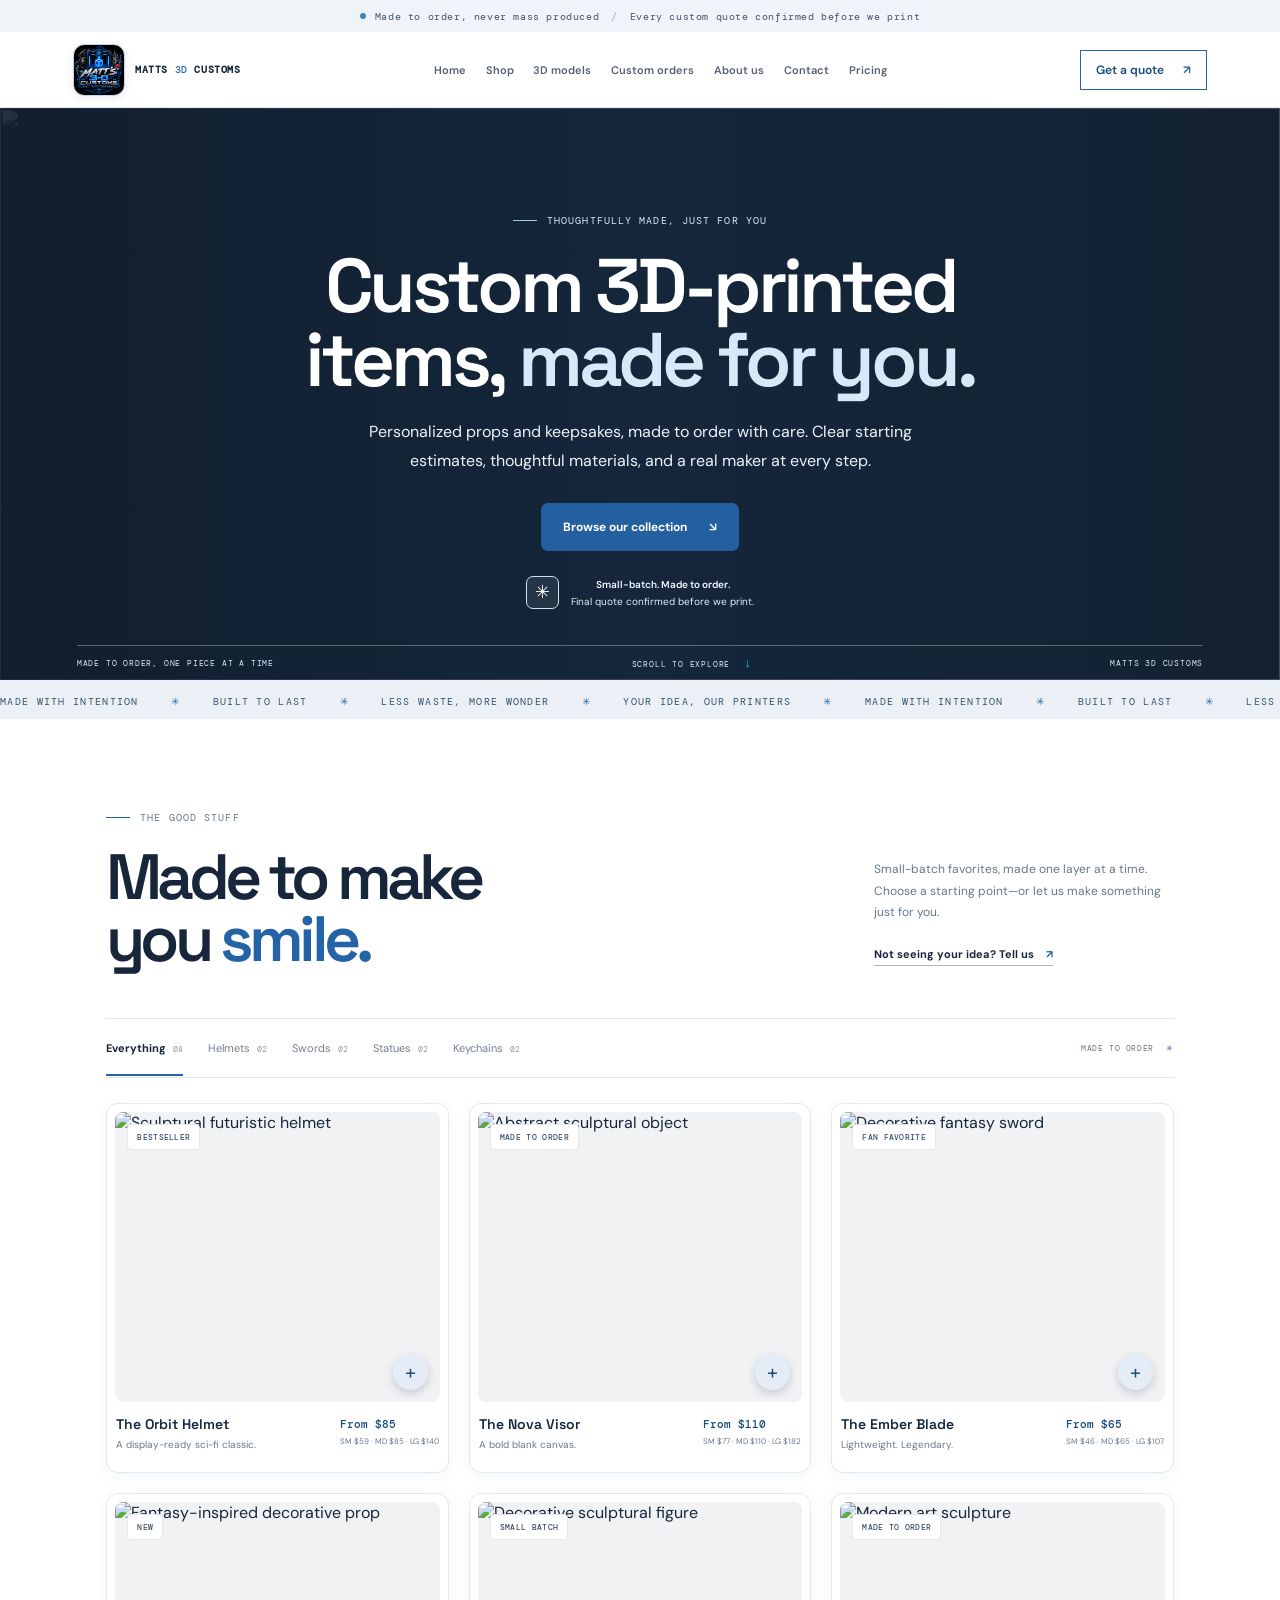
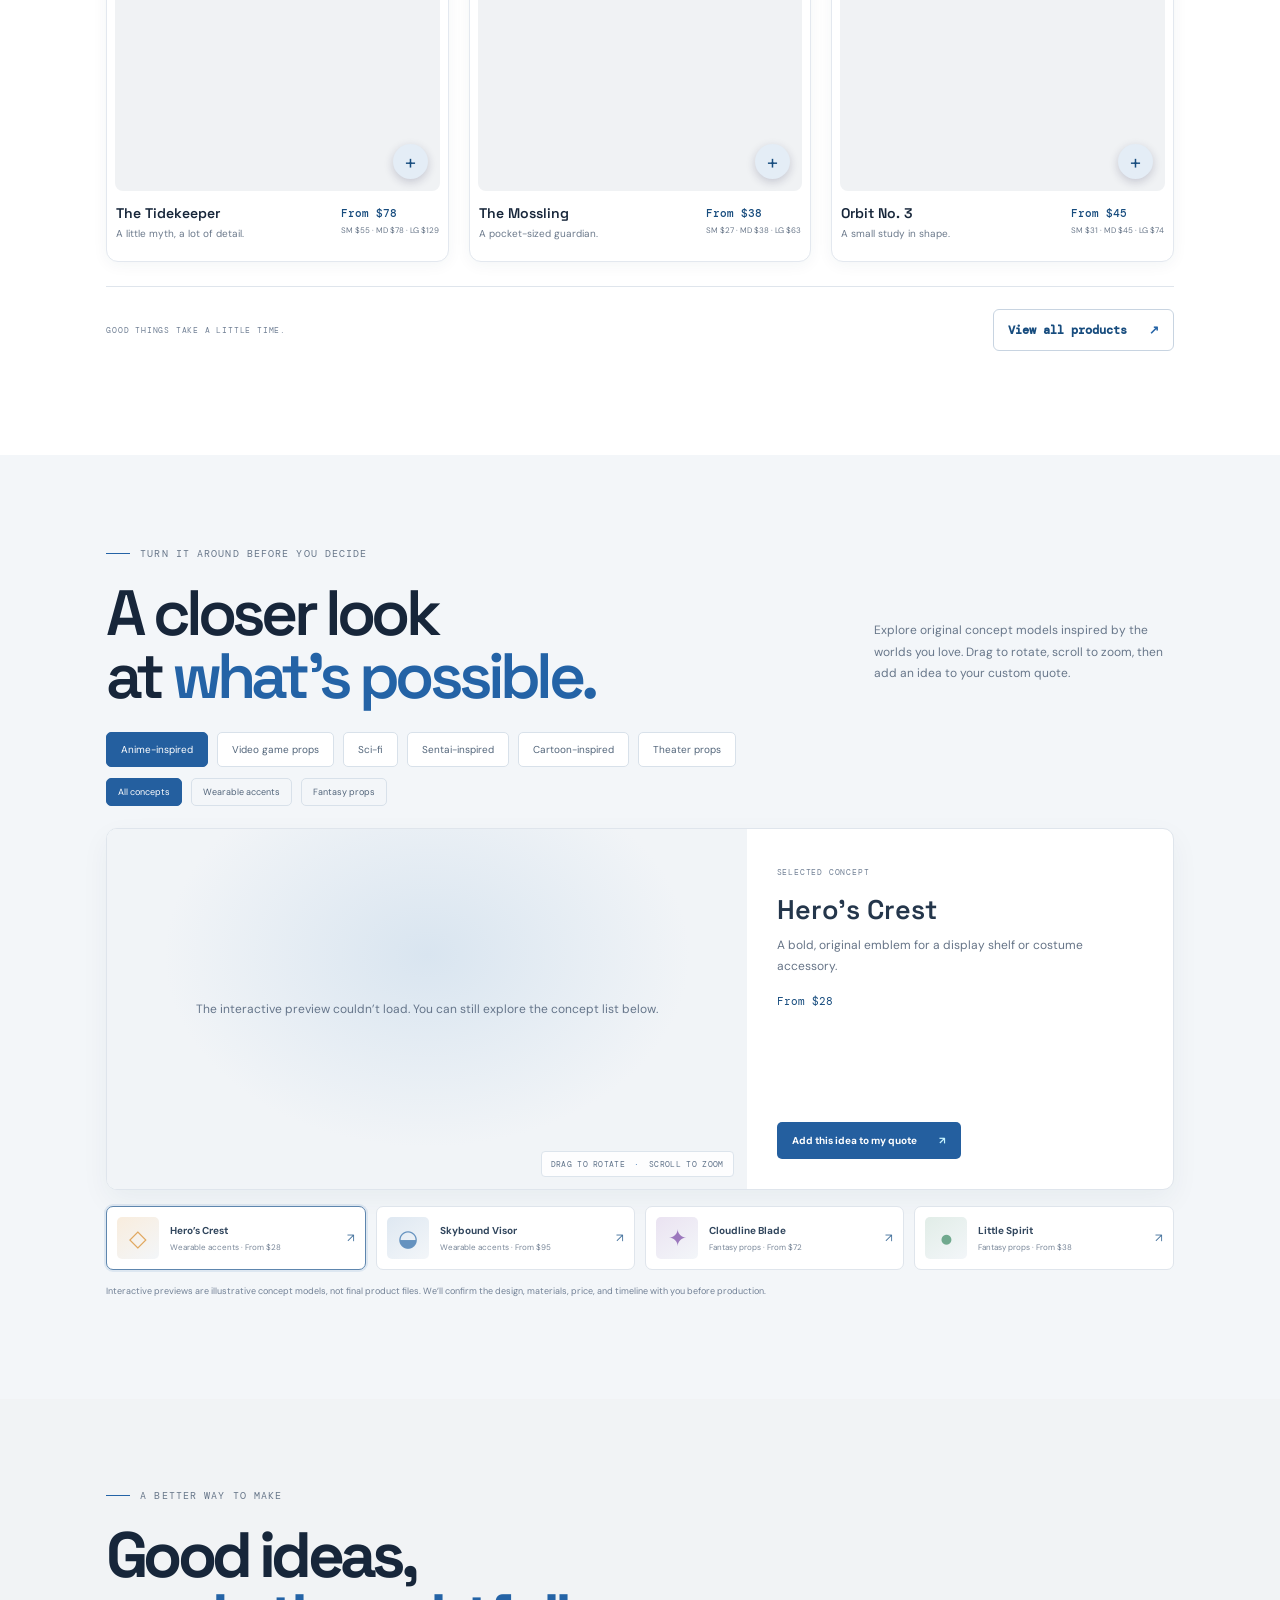
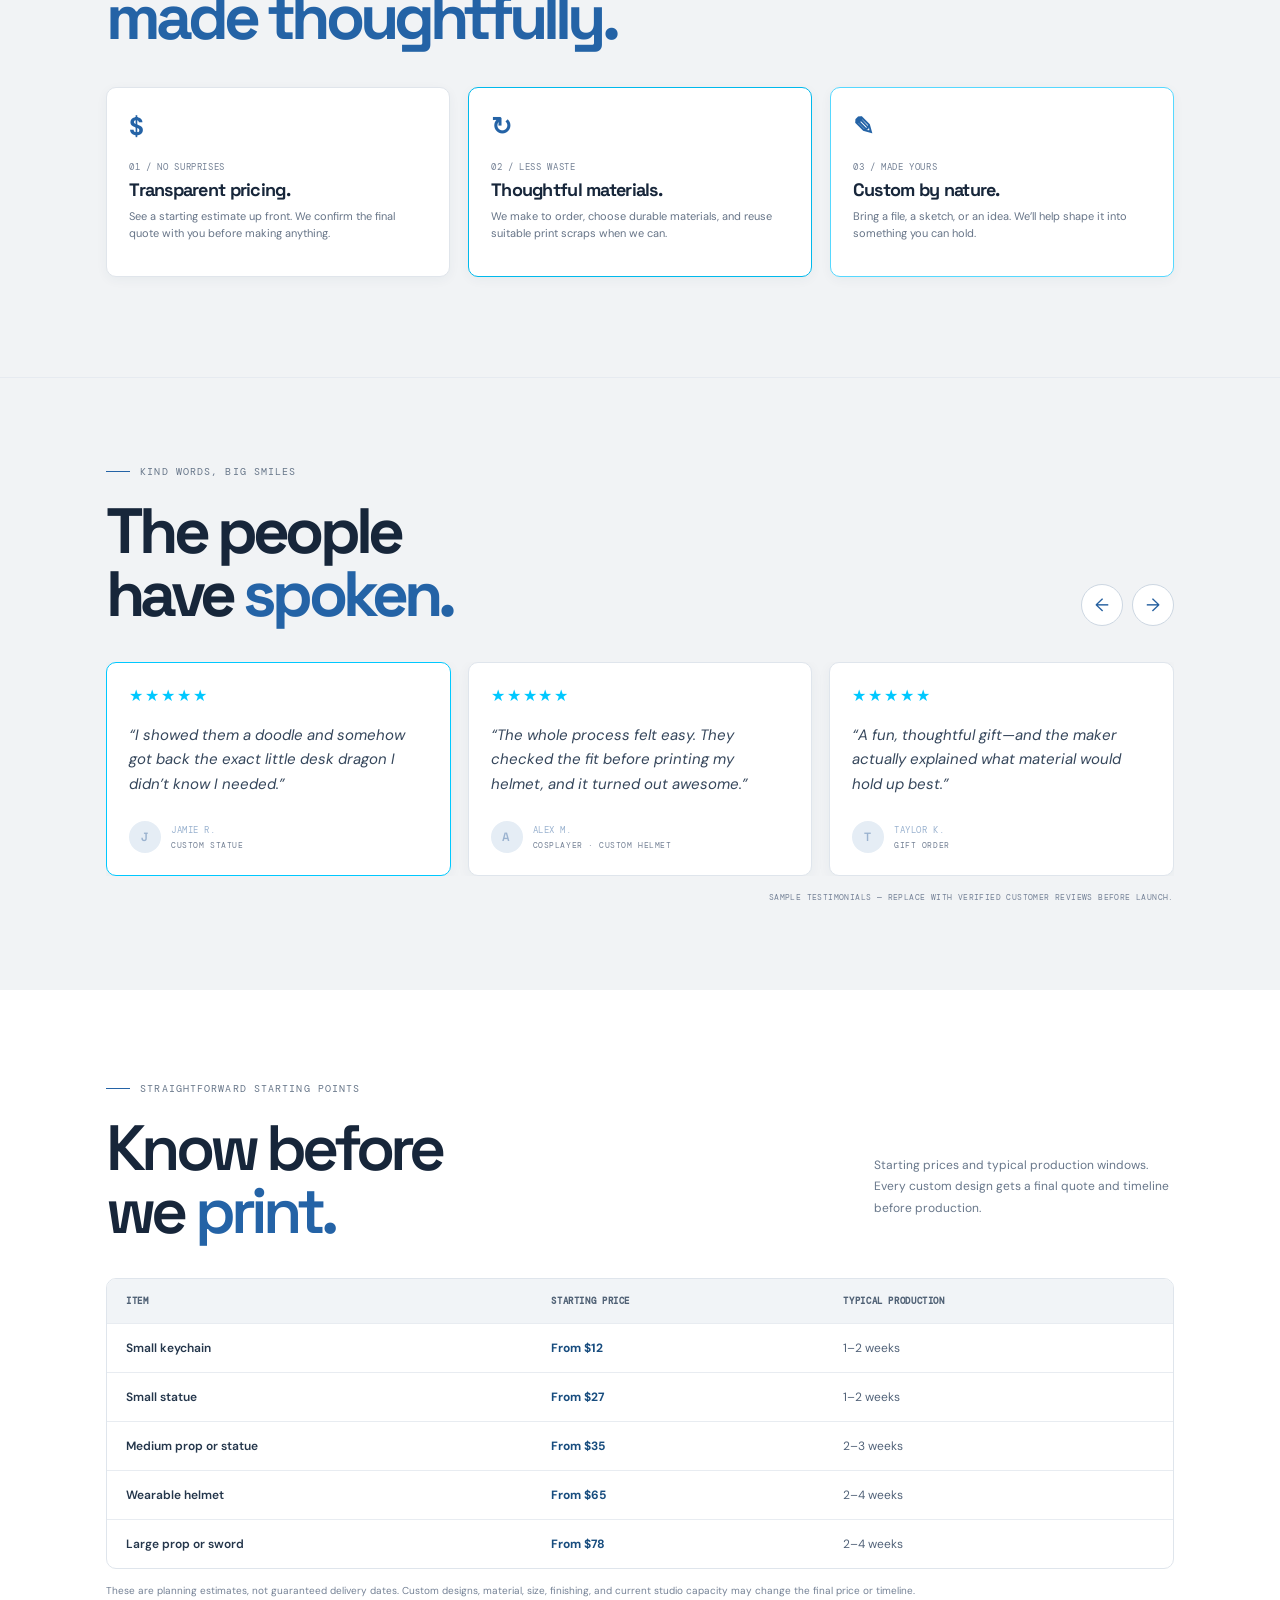
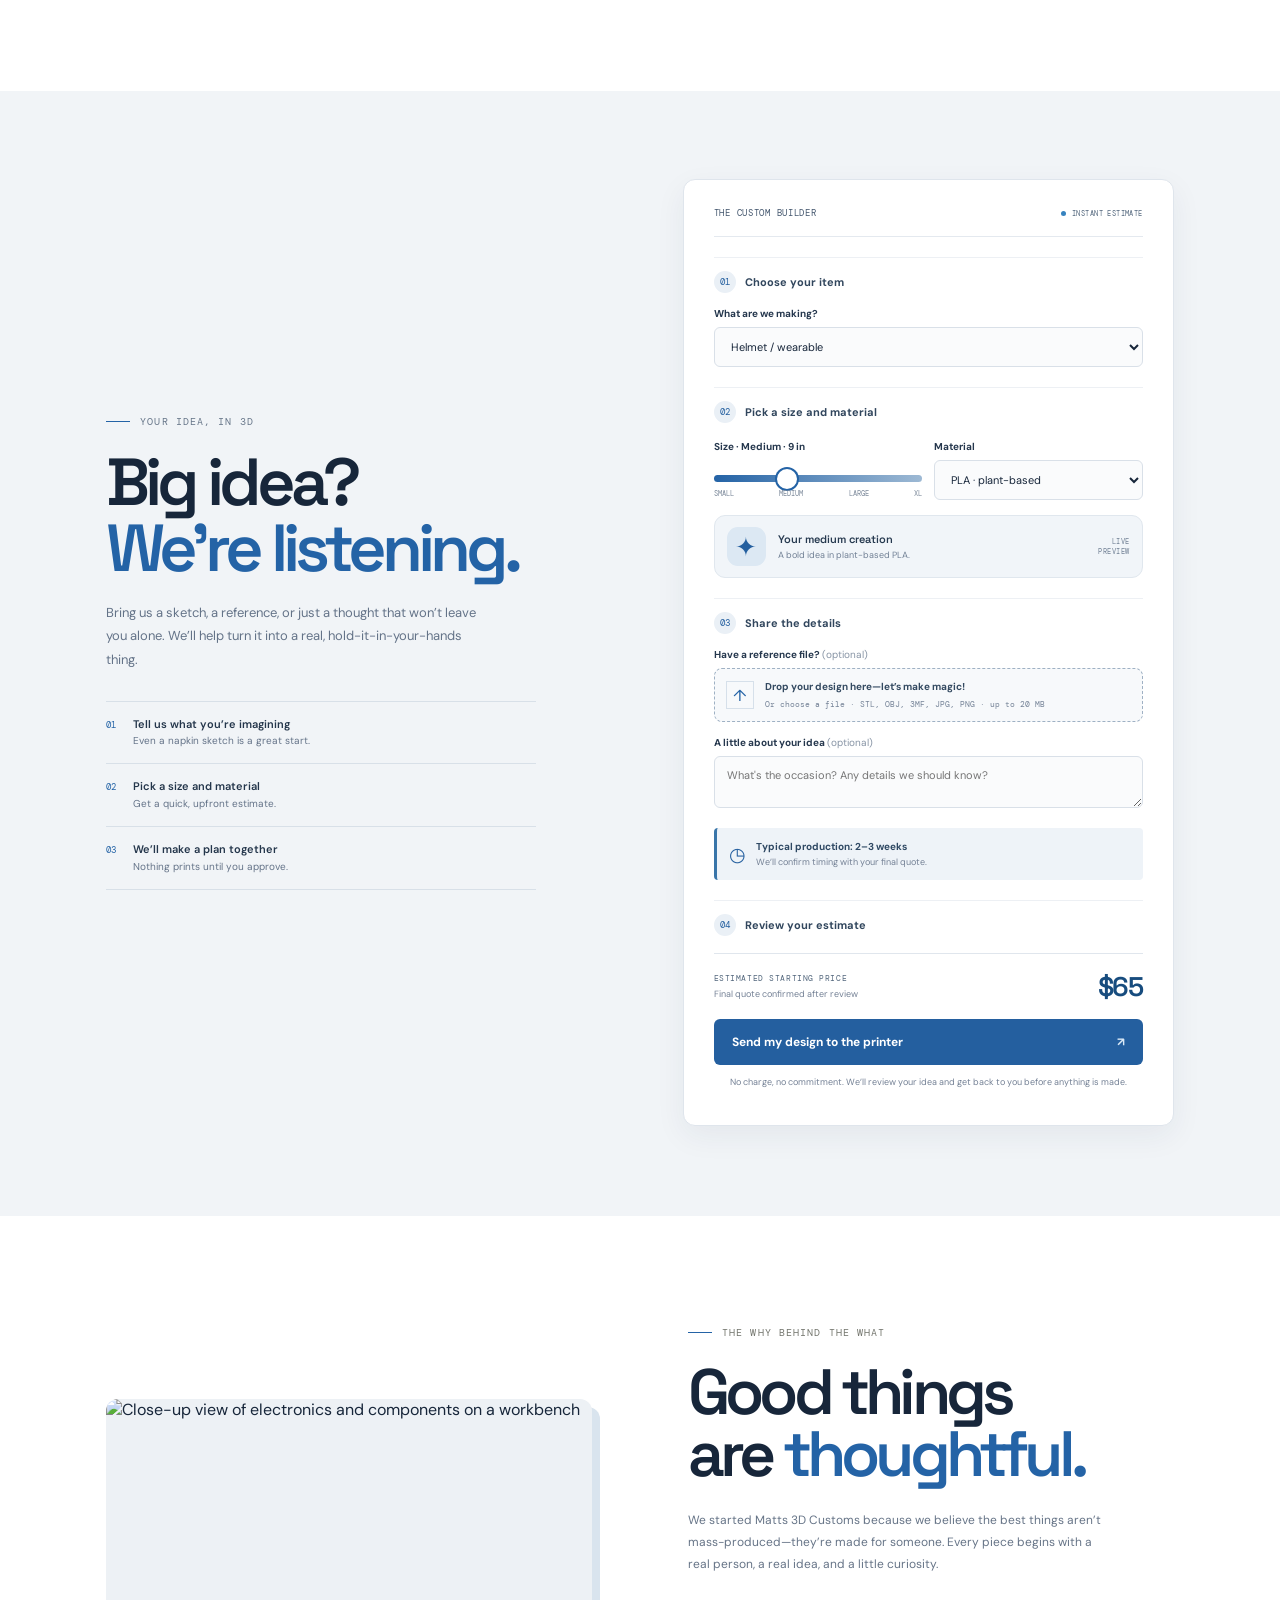
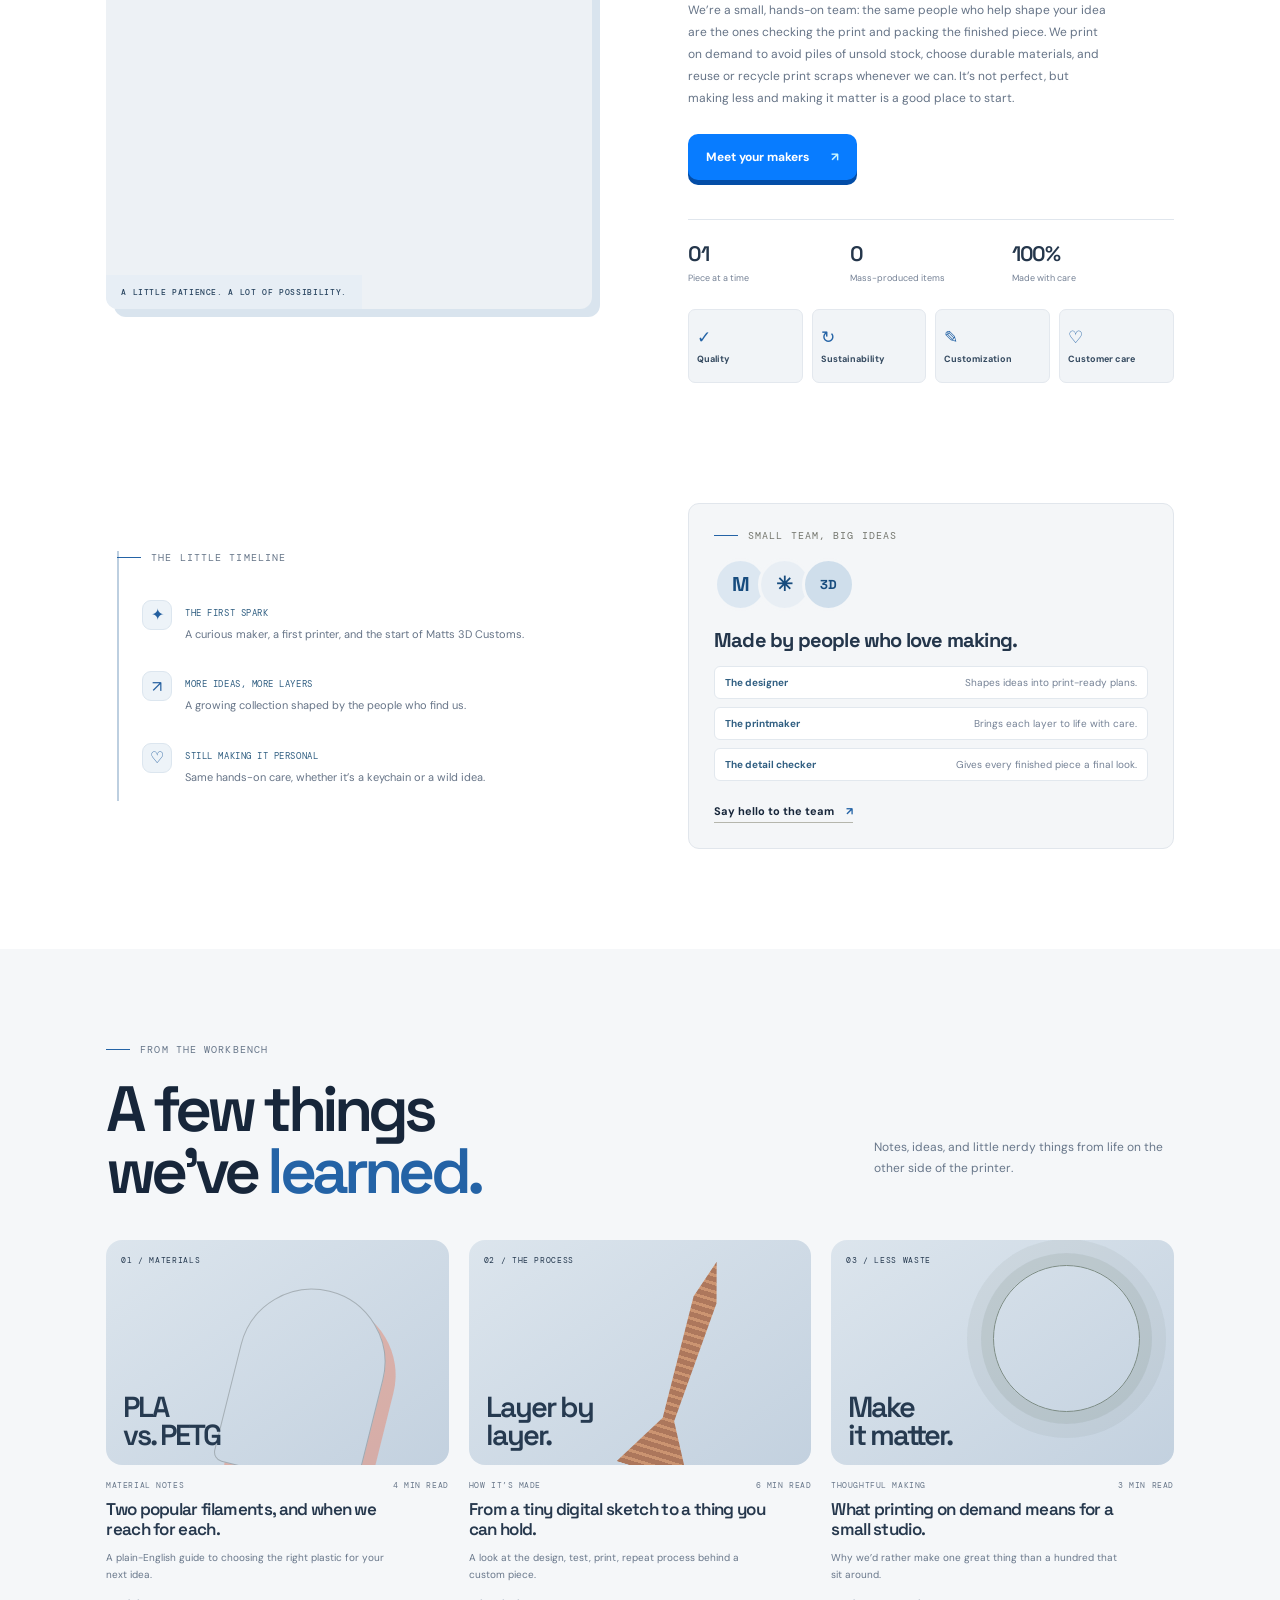
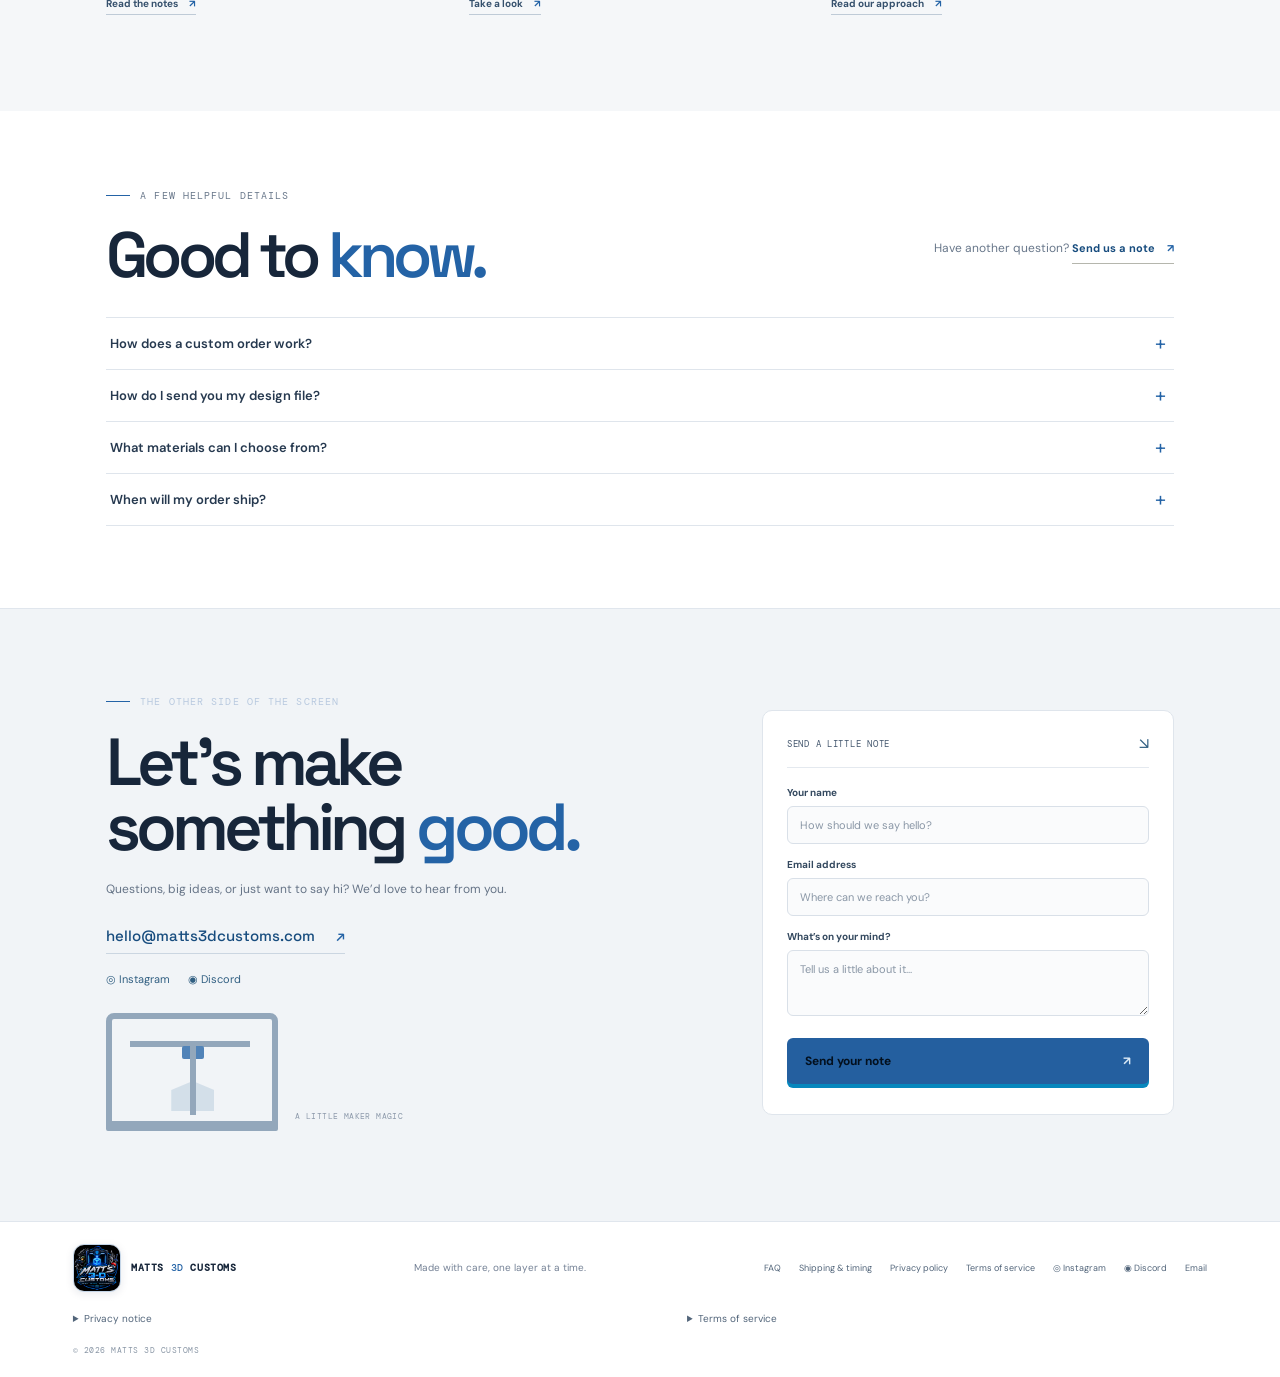
==== commit 47645d3d: "Merge pull request #1 from mattvalle2020-arch/mattvalle2020-arch-3d-customs-website" ====
--- a/index.html
+++ b/index.html
@@ -1,11 +1,184 @@
-<!DOCTYPE html><html lang="en"><head><meta charset="utf-8"><meta name="viewport" content="width=device-width,initial-scale=1"><meta name="theme-color" content="#172a31"><meta name="description" content="Original 3D-printed props, display pieces, and accessories made to order. Explore Matt's 3D Customs and request a custom quote."><link rel="canonical" href="https://www.matts3dcustoms.com/"><meta property="og:type" content="website"><meta property="og:title" content="Matt's 3D Customs | Original 3D-Printed Designs"><meta property="og:description" content="Original 3D-printed props, display pieces, and accessories made to order.">
-<title>Home | Matt's 3D Customs</title><link rel="stylesheet" href="css/style.css"></head><body>
-<div class="hero"><p class="eyebrow">Original 3D-printed fan creations</p><h1>Bring your fandom-inspired ideas to life.</h1><p>Made-to-order props, display pieces, and keychains, shaped around your vision.</p><div class="hero-actions"><a class="btn" href="product.html">Browse the collection</a><a class="btn secondary" href="custom-order.html">Request a custom piece</a></div><p class="hero-note">Keychains from $10 · Custom projects quoted before production</p></div>
-<section><div class="section-heading"><div><p class="eyebrow">Made for your shelf, kit, or keys</p><h2>Featured work</h2></div><a href="pricing.html">See all pricing</a></div><div class="grid" id="featured"></div><p class="center"><a class="btn blue" href="product.html">View the full collection</a></p></section>
-<section class="why"><h2 class="center">Made with care, built around your idea</h2><div class="grid center"><div><div class="icon">🎨</div><h3>Personalized details</h3><p>Choose a scale, palette, and finish for an original design.</p></div><div><div class="icon">🧰</div><h3>Thoughtful making</h3><p>We review fit, finish, and material options before confirming an order.</p></div><div><div class="icon">📦</div><h3>Clear expectations</h3><p>Get a written price and estimated turnaround before production begins.</p></div></div></section>
-<section class="process"><h2 class="center">From idea to finished piece</h2><div class="grid"><div><p class="eyebrow">01 / Tell us</p><h3>Share your idea</h3><p>Choose a starting point, describe your design, and include reference files you have permission to use.</p></div><div><p class="eyebrow">02 / Plan together</p><h3>Review your estimate</h3><p>We’ll confirm design scope, materials, price, and expected timing before production.</p></div><div><p class="eyebrow">03 / Make it</p><h3>Approve and print</h3><p>Once you approve the final details, your original piece moves into production.</p></div></div></section>
-<section class="closing-cta"><p class="eyebrow">Your idea, your original design</p><h2>Ready to make something yours?</h2><p>Tell us what you have in mind and get a personalized estimate before committing.</p><a class="btn" href="custom-order.html">Start a custom request</a></section>
-<section class="legal-note"><p>Matt’s 3D Customs offers original, fan-inspired designs, not official or licensed merchandise. We cannot reproduce protected characters, logos, or exact likenesses without authorization. See <a href="about.html#design-policy">our design policy</a>.</p></section>
-<script src="js/site.js"></script>
-<script>document.getElementById("featured").innerHTML=PRODUCTS.map(p=>`<a class="card" href="product.html?id=${p.id}"><div class="thumb" aria-hidden="true">${p.icon}</div><p class="eyebrow">${p.genre}</p><h3>${p.name}</h3><p>${p.description}</p><span class="price">From ${startingPrice(p)}</span><span class="card-action">View details <span aria-hidden="true">→</span></span></a>`).join("")</script>
-</body></html>
+<!doctype html>
+<html lang="en">
+  <head>
+    <meta charset="utf-8">
+    <meta name="viewport" content="width=device-width, initial-scale=1">
+    <meta name="theme-color" content="#f5f7fa">
+    <meta name="description" content="Thoughtful 3D-printed props, keepsakes, and custom creations, made to order with care.">
+    <title>Matts 3D Customs — Made for your kind of different</title>
+    <link rel="icon" type="image/png" href="assets/matts-3d-customs-emblem.png">
+    <link rel="apple-touch-icon" href="assets/matts-3d-customs-emblem.png">
+    <meta property="og:title" content="Matts 3D Customs — Your imagination, 3D-printed">
+    <meta property="og:description" content="One-of-a-kind props, keepsakes, and curiosities—designed with you and printed with purpose.">
+    <meta property="og:image" content="assets/matts-3d-customs-emblem.png">
+    <meta name="twitter:card" content="summary">
+    <meta name="twitter:image" content="assets/matts-3d-customs-emblem.png">
+    <link rel="preconnect" href="https://fonts.googleapis.com">
+    <link rel="preconnect" href="https://fonts.gstatic.com" crossorigin>
+    <link href="https://fonts.googleapis.com/css2?family=DM+Mono:wght@400;500&family=DM+Sans:wght@400;500;600;700&family=Space+Grotesk:wght@400;500;600;700&family=Permanent+Marker&display=swap" rel="stylesheet">
+    <link rel="stylesheet" href="styles.css">
+    <script defer src="https://cdn.jsdelivr.net/npm/three@0.132.2/build/three.min.js"></script>
+    <script src="app.js" defer></script>
+  </head>
+  <body>
+    <a class="skip-link" href="#main">Skip to content</a>
+    <div class="announcement"><span class="announcement-dot"></span>Made to order, never mass produced <span class="announcement-divider">/</span> Every custom quote confirmed before we print</div>
+
+    <header class="site-header">
+      <a class="brand" href="#home" aria-label="Matts 3D Customs home">
+        <img class="brand-image" src="assets/matts-3d-customs-emblem.png" alt="">
+        <span class="brand-name">MATTS <b>3D</b> CUSTOMS</span>
+      </a>
+      <button class="menu-toggle" type="button" aria-label="Open navigation" aria-expanded="false" aria-controls="main-nav"><span></span><span></span></button>
+      <nav class="main-nav" id="main-nav" aria-label="Main navigation">
+        <a href="#home">Home</a><a href="#shop">Shop</a><a href="#model-browser">3D models</a><a href="#custom">Custom orders</a><a href="#story">About us</a><a href="#contact">Contact</a><a href="#pricing">Pricing</a>
+      </nav>
+      <a class="header-cta" href="#custom">Get a quote <span aria-hidden="true">↗</span></a>
+    </header>
+
+    <main id="main">
+      <section class="hero" id="home">
+        <div class="hero-art" aria-hidden="true"><img src="https://images.unsplash.com/photo-1581092160562-40aa08e78837?auto=format&fit=crop&w=1800&q=88" alt="" fetchpriority="high"></div>
+        <div class="hero-content">
+          <p class="eyebrow"><span class="eyebrow-line"></span> Thoughtfully made, just for you</p>
+          <h1>Custom 3D-printed<br>items, <span>made for you.</span></h1>
+          <p class="hero-copy">Personalized props and keepsakes, made to order with care. Clear starting estimates, thoughtful materials, and a real maker at every step.</p>
+          <div class="hero-actions"><a class="button button-dark" href="#shop">Browse our collection <span aria-hidden="true">↘</span></a></div>
+          <div class="hero-note"><span class="note-icon" aria-hidden="true">✳</span><span><b>Small-batch. Made to order.</b><br>Final quote confirmed before we print.</span></div>
+        </div>
+        <div class="hero-bottom"><span>MADE TO ORDER, ONE PIECE AT A TIME</span><span class="scroll-cue">SCROLL TO EXPLORE <span aria-hidden="true">↓</span></span><span>MATTS 3D CUSTOMS</span></div>
+      </section>
+
+      <section class="ticker" aria-label="Our values"><div class="ticker-track"><span>MADE WITH INTENTION <i>✳</i> BUILT TO LAST <i>✳</i> LESS WASTE, MORE WONDER <i>✳</i> YOUR IDEA, OUR PRINTERS <i>✳</i> MADE WITH INTENTION <i>✳</i> BUILT TO LAST <i>✳</i> LESS WASTE, MORE WONDER <i>✳</i> YOUR IDEA, OUR PRINTERS <i>✳</i></span></div></section>
+
+      <section class="shop section-pad" id="shop">
+        <div class="section-heading">
+          <div><p class="eyebrow"><span class="eyebrow-line"></span> The good stuff</p><h2>Made to make<br>you <span>smile.</span></h2></div>
+          <div class="heading-aside"><p>Small-batch favorites, made one layer at a time. Choose a starting point—or let us make something just for you.</p><a class="text-link" href="#custom">Not seeing your idea? Tell us <span aria-hidden="true">↗</span></a></div>
+        </div>
+        <div class="shop-toolbar"><div class="category-filters" role="group" aria-label="Filter products">
+          <button class="filter-button is-active" data-category="all" type="button" aria-pressed="true">Everything <span>08</span></button>
+          <button class="filter-button" data-category="helmets" type="button" aria-pressed="false">Helmets <span>02</span></button>
+          <button class="filter-button" data-category="swords" type="button" aria-pressed="false">Swords <span>02</span></button>
+          <button class="filter-button" data-category="statues" type="button" aria-pressed="false">Statues <span>02</span></button>
+          <button class="filter-button" data-category="keychains" type="button" aria-pressed="false">Keychains <span>02</span></button>
+        </div><span class="sort-note">MADE TO ORDER <span aria-hidden="true">✳</span></span></div>
+        <div class="product-grid" id="product-grid" aria-live="polite"></div>
+        <div class="shop-foot"><span>GOOD THINGS TAKE A LITTLE TIME.</span><button id="view-all-products" class="button button-outline" type="button" aria-expanded="false">View all products <span aria-hidden="true">↗</span></button></div>
+      </section>
+
+      <section class="model-browser section-pad" id="model-browser" aria-labelledby="model-browser-title">
+        <div class="section-heading">
+          <div><p class="eyebrow"><span class="eyebrow-line"></span> Turn it around before you decide</p><h2 id="model-browser-title">A closer look<br>at <span>what’s possible.</span></h2></div>
+          <div class="heading-aside"><p>Explore original concept models inspired by the worlds you love. Drag to rotate, scroll to zoom, then add an idea to your custom quote.</p></div>
+        </div>
+        <div class="genre-nav" role="group" aria-label="Filter concept models by style">
+          <button class="genre-btn is-active" type="button" data-genre="anime" aria-pressed="true">Anime-inspired</button>
+          <button class="genre-btn" type="button" data-genre="video-games" aria-pressed="false">Video game props</button>
+          <button class="genre-btn" type="button" data-genre="sci-fi" aria-pressed="false">Sci-fi</button>
+          <button class="genre-btn" type="button" data-genre="sentai" aria-pressed="false">Sentai-inspired</button>
+          <button class="genre-btn" type="button" data-genre="cartoons" aria-pressed="false">Cartoon-inspired</button>
+          <button class="genre-btn" type="button" data-genre="theater" aria-pressed="false">Theater props</button>
+        </div>
+        <div class="sub-genre-nav" id="sub-genre-nav" role="group" aria-label="Filter models in this style"></div>
+        <div class="model-viewer">
+          <div class="viewer-canvas-wrap">
+            <div id="canvas-container" role="img" aria-label="Interactive 3D preview of the selected custom design"><p class="viewer-status" id="viewer-status" role="status">Loading interactive preview…</p></div>
+            <span class="viewer-hint">DRAG TO ROTATE <span aria-hidden="true">·</span> SCROLL TO ZOOM</span>
+          </div>
+          <div class="model-info"><div><span class="model-kicker">SELECTED CONCEPT</span><h3 id="model-title">Choose a design to explore</h3><p id="model-description">Select a concept below to view a simple interactive 3D preview.</p><span class="model-price" id="model-price"></span></div><button class="button button-dark" id="customize-btn" type="button" disabled>Add this idea to my quote <span aria-hidden="true">↗</span></button></div>
+        </div>
+        <div class="item-grid" id="item-grid" aria-live="polite"></div>
+        <p class="model-disclaimer">Interactive previews are illustrative concept models, not final product files. We’ll confirm the design, materials, price, and timeline with you before production.</p>
+      </section>
+
+      <section class="why section-pad" aria-labelledby="why-title">
+        <div class="why-heading"><p class="eyebrow"><span class="eyebrow-line"></span> A better way to make</p><h2 id="why-title">Good ideas,<br><span>made thoughtfully.</span></h2></div>
+        <div class="benefit-grid">
+          <article class="benefit-card benefit-pink"><span class="benefit-icon" aria-hidden="true">$</span><p>01 / NO SURPRISES</p><h3>Transparent pricing.</h3><span>See a starting estimate up front. We confirm the final quote with you before making anything.</span></article>
+          <article class="benefit-card benefit-blue"><span class="benefit-icon" aria-hidden="true">↻</span><p>02 / LESS WASTE</p><h3>Thoughtful materials.</h3><span>We make to order, choose durable materials, and reuse suitable print scraps when we can.</span></article>
+          <article class="benefit-card benefit-lime"><span class="benefit-icon" aria-hidden="true">✎</span><p>03 / MADE YOURS</p><h3>Custom by nature.</h3><span>Bring a file, a sketch, or an idea. We’ll help shape it into something you can hold.</span></article>
+        </div>
+      </section>
+
+      <section class="testimonials section-pad" aria-labelledby="testimonial-title">
+        <div class="testimonial-heading"><div><p class="eyebrow"><span class="eyebrow-line"></span> Kind words, big smiles</p><h2 id="testimonial-title">The people<br>have <span>spoken.</span></h2></div><div class="testimonial-controls"><button type="button" id="testimonial-prev" aria-label="Previous testimonial">←</button><button type="button" id="testimonial-next" aria-label="Next testimonial">→</button></div></div>
+        <div class="testimonial-window"><div class="testimonial-track" id="testimonial-track" aria-live="polite">
+          <blockquote class="testimonial-card"><span class="quote-stars" aria-label="5 out of 5 stars">★★★★★</span><p>“I showed them a doodle and somehow got back the exact little desk dragon I didn’t know I needed.”</p><footer><span class="customer-avatar">J</span><span>JAMIE R. <small>CUSTOM STATUE</small></span></footer></blockquote>
+          <blockquote class="testimonial-card"><span class="quote-stars" aria-label="5 out of 5 stars">★★★★★</span><p>“The whole process felt easy. They checked the fit before printing my helmet, and it turned out awesome.”</p><footer><span class="customer-avatar">A</span><span>ALEX M. <small>COSPLAYER · CUSTOM HELMET</small></span></footer></blockquote>
+          <blockquote class="testimonial-card"><span class="quote-stars" aria-label="5 out of 5 stars">★★★★★</span><p>“A fun, thoughtful gift—and the maker actually explained what material would hold up best.”</p><footer><span class="customer-avatar">T</span><span>TAYLOR K. <small>GIFT ORDER</small></span></footer></blockquote>
+        </div></div>
+        <p class="testimonial-note">SAMPLE TESTIMONIALS — REPLACE WITH VERIFIED CUSTOMER REVIEWS BEFORE LAUNCH.</p>
+      </section>
+
+      <section class="pricing section-pad" id="pricing">
+        <div class="section-heading"><div><p class="eyebrow"><span class="eyebrow-line"></span> Straightforward starting points</p><h2>Know before<br>we <span>print.</span></h2></div><div class="heading-aside"><p>Starting prices and typical production windows. Every custom design gets a final quote and timeline before production.</p></div></div>
+        <div class="pricing-table-wrap"><table class="pricing-table"><thead><tr><th scope="col">Item</th><th scope="col">Starting price</th><th scope="col">Typical production</th></tr></thead><tbody><tr><th scope="row">Small keychain</th><td>From $12</td><td>1–2 weeks</td></tr><tr><th scope="row">Small statue</th><td>From $27</td><td>1–2 weeks</td></tr><tr><th scope="row">Medium prop or statue</th><td>From $35</td><td>2–3 weeks</td></tr><tr><th scope="row">Wearable helmet</th><td>From $65</td><td>2–4 weeks</td></tr><tr><th scope="row">Large prop or sword</th><td>From $78</td><td>2–4 weeks</td></tr></tbody></table></div>
+        <p class="pricing-note">These are planning estimates, not guaranteed delivery dates. Custom designs, material, size, finishing, and current studio capacity may change the final price or timeline.</p>
+      </section>
+
+      <section class="custom section-pad" id="custom">
+        <div class="custom-intro"><p class="eyebrow eyebrow-light"><span class="eyebrow-line"></span> Your idea, in 3D</p><h2>Big idea?<br><span>We’re listening.</span></h2><p>Bring us a sketch, a reference, or just a thought that won’t leave you alone. We’ll help turn it into a real, hold-it-in-your-hands thing.</p><div class="process-list"><div><span>01</span><p><b>Tell us what you’re imagining</b><br>Even a napkin sketch is a great start.</p></div><div><span>02</span><p><b>Pick a size and material</b><br>Get a quick, upfront estimate.</p></div><div><span>03</span><p><b>We’ll make a plan together</b><br>Nothing prints until you approve.</p></div></div></div>
+        <form class="quote-card" id="quote-form">
+          <div class="quote-top"><span class="mono-label">THE CUSTOM BUILDER</span><span class="live-status"><i></i> INSTANT ESTIMATE</span></div>
+          <div class="form-step-heading"><span>01</span><b>Choose your item</b></div>
+          <label class="field-label" for="project-type">What are we making?</label>
+          <select id="project-type" name="project-type"><option value="helmet">Helmet / wearable</option><option value="sword">Sword / prop</option><option value="statue">Statue / sculpture</option><option value="keychain">Keychain / small piece</option><option value="other">Something else</option></select>
+          <div class="form-step-heading"><span>02</span><b>Pick a size and material</b></div>
+          <div class="field-row"><div><label class="field-label" for="project-size-range">Size · <output id="size-label" for="project-size-range">Medium · 9 in</output></label><input class="size-slider" id="project-size-range" type="range" min="1" max="4" step="1" value="2" aria-valuetext="Medium, 9 inches"><div class="range-labels"><span>SMALL</span><span>MEDIUM</span><span>LARGE</span><span>XL</span></div><select id="project-size" name="project-size" class="visually-hidden" aria-label="Approximate size"><option value="small">Small · up to 6 in</option><option value="medium" selected>Medium · 6–12 in</option><option value="large">Large · 12–20 in</option><option value="xl">Extra large · 20+ in</option></select></div><div><label class="field-label" for="material">Material</label><select id="material" name="material"><option value="pla">PLA · plant-based</option><option value="petg">PETG · durable</option><option value="resin">Resin · fine detail</option></select></div></div>
+          <div class="preview-card" aria-live="polite"><span class="preview-object" aria-hidden="true">✦</span><span><b id="preview-title">Your medium creation</b><small id="preview-description">A bold idea in plant-based PLA.</small></span><span class="preview-tag">LIVE<br>PREVIEW</span></div>
+          <div class="form-step-heading"><span>03</span><b>Share the details</b></div>
+          <label class="field-label" for="design-file">Have a reference file? <span class="optional">(optional)</span></label>
+          <label class="upload-control" for="design-file"><span class="upload-icon" aria-hidden="true">↑</span><span id="upload-label"><b>Drop your design here—let’s make magic!</b><small>Or choose a file · STL, OBJ, 3MF, JPG, PNG · up to 20 MB</small></span><input id="design-file" name="design-file" type="file" accept=".stl,.obj,.3mf,.jpg,.jpeg,.png"></label>
+          <label class="field-label" for="project-notes">A little about your idea <span class="optional">(optional)</span></label><textarea id="project-notes" name="project-notes" rows="2" placeholder="What's the occasion? Any details we should know?"></textarea>
+          <div class="production-note"><span aria-hidden="true">◷</span><span><b>Typical production: 2–3 weeks</b><small>We’ll confirm timing with your final quote.</small></span></div>
+          <div class="form-step-heading"><span>04</span><b>Review your estimate</b></div>
+          <div class="estimate-row"><span>ESTIMATED STARTING PRICE <small>Final quote confirmed after review</small></span><output id="estimate" for="project-type project-size material">$45</output></div>
+          <button class="button button-accent quote-submit" type="submit">Send my design to the printer <span aria-hidden="true">↗</span></button>
+          <p class="quote-disclaimer">No charge, no commitment. We’ll review your idea and get back to you before anything is made.</p>
+          <p class="form-message" id="quote-message" role="status" aria-live="polite"></p>
+        </form>
+      </section>
+
+      <section class="values section-pad" id="story">
+        <div class="values-photo"><img src="https://images.unsplash.com/photo-1581092918056-0c4c3acd3789?auto=format&fit=crop&w=1000&q=85" alt="Close-up view of electronics and components on a workbench" loading="lazy"><span class="photo-tag">A LITTLE PATIENCE. A LOT OF POSSIBILITY.</span></div>
+        <div class="values-copy"><p class="eyebrow"><span class="eyebrow-line"></span> The why behind the what</p><h2>Good things<br>are <span>thoughtful.</span></h2><p>We started Matts 3D Customs because we believe the best things aren’t mass-produced—they’re made for someone. Every piece begins with a real person, a real idea, and a little curiosity.</p><p>We’re a small, hands-on team: the same people who help shape your idea are the ones checking the print and packing the finished piece. We print on demand to avoid piles of unsold stock, choose durable materials, and reuse or recycle print scraps whenever we can. It’s not perfect, but making less and making it matter is a good place to start.</p><a class="button button-dark" href="#contact">Meet your makers <span aria-hidden="true">↗</span></a><div class="values-stats"><div><b>01</b><span>Piece at a time</span></div><div><b>0</b><span>Mass-produced items</span></div><div><b>100%</b><span>Made with care</span></div></div><div class="values-grid"><div><span aria-hidden="true">✓</span><b>Quality</b></div><div><span aria-hidden="true">↻</span><b>Sustainability</b></div><div><span aria-hidden="true">✎</span><b>Customization</b></div><div><span aria-hidden="true">♡</span><b>Customer care</b></div></div></div>
+      </section>
+
+      <section class="maker-story section-pad" aria-label="Our maker milestones and team">
+        <div class="maker-timeline"><p class="eyebrow"><span class="eyebrow-line"></span> The little timeline</p><div class="milestone"><span>✦</span><div><b>THE FIRST SPARK</b><p>A curious maker, a first printer, and the start of Matts 3D Customs.</p></div></div><div class="milestone"><span>↗</span><div><b>MORE IDEAS, MORE LAYERS</b><p>A growing collection shaped by the people who find us.</p></div></div><div class="milestone"><span>♡</span><div><b>STILL MAKING IT PERSONAL</b><p>Same hands-on care, whether it’s a keychain or a wild idea.</p></div></div></div>
+        <div class="team-card"><p class="eyebrow"><span class="eyebrow-line"></span> Small team, big ideas</p><div class="team-avatars"><span class="team-avatar avatar-one" aria-hidden="true">M</span><span class="team-avatar avatar-two" aria-hidden="true">✳</span><span class="team-avatar avatar-three" aria-hidden="true">3D</span></div><h3>Made by people who love making.</h3><div class="team-roles"><p><b>The designer</b><span>Shapes ideas into print-ready plans.</span></p><p><b>The printmaker</b><span>Brings each layer to life with care.</span></p><p><b>The detail checker</b><span>Gives every finished piece a final look.</span></p></div><a class="text-link" href="#contact">Say hello to the team <span aria-hidden="true">↗</span></a></div>
+      </section>
+
+      <section class="journal section-pad" id="journal">
+        <div class="section-heading journal-heading"><div><p class="eyebrow"><span class="eyebrow-line"></span> From the workbench</p><h2>A few things<br>we’ve <span>learned.</span></h2></div><div class="heading-aside"><p>Notes, ideas, and little nerdy things from life on the other side of the printer.</p></div></div>
+        <div class="journal-grid">
+          <article class="journal-card"><div class="journal-image journal-image-one"><span>01 / MATERIALS</span><b>PLA<br>vs. PETG</b></div><p class="journal-meta">MATERIAL NOTES <span>4 MIN READ</span></p><h3>Two popular filaments, and when we reach for each.</h3><p>A plain-English guide to choosing the right plastic for your next idea.</p><details class="journal-more"><summary>Read the notes <span aria-hidden="true">↗</span></summary><p>PLA is an easygoing choice for display pieces and everyday objects; it comes from renewable resources, but it is not automatically home-compostable. PETG is a tougher option for parts that need more flexibility or impact resistance. Neither is right for every job—use, heat, finish, and design all matter.</p></details></article>
+          <article class="journal-card"><div class="journal-image journal-image-two"><span>02 / THE PROCESS</span><b>Layer by<br>layer.</b></div><p class="journal-meta">HOW IT’S MADE <span>6 MIN READ</span></p><h3>From a tiny digital sketch to a thing you can hold.</h3><p>A look at the design, test, print, repeat process behind a custom piece.</p><details class="journal-more"><summary>Take a look <span aria-hidden="true">↗</span></summary><p>First comes a 3D model, checked for shape, scale, and how it will sit on the printer. We orient the model, choose supports, and slice it into thin layers. A test print can reveal details the screen can’t; once the plan looks right, the final piece is printed, cleaned up, and checked by hand.</p></details></article>
+          <article class="journal-card"><div class="journal-image journal-image-three"><span>03 / LESS WASTE</span><b>Make<br>it matter.</b></div><p class="journal-meta">THOUGHTFUL MAKING <span>3 MIN READ</span></p><h3>What printing on demand means for a small studio.</h3><p>Why we’d rather make one great thing than a hundred that sit around.</p><details class="journal-more"><summary>Read our approach <span aria-hidden="true">↗</span></summary><p>Making after an order helps avoid unsold inventory, but it doesn’t make a print waste-free. Failed prints and support material still happen. We plan jobs carefully, reuse suitable scraps where possible, and keep improving how we handle the material we can’t use again.</p></details></article>
+        </div>
+      </section>
+
+      <section class="faq section-pad" id="faq">
+        <div class="section-heading"><div><p class="eyebrow"><span class="eyebrow-line"></span> A few helpful details</p><h2>Good to <span>know.</span></h2></div><div class="heading-aside"><p>Have another question? <a class="text-link" href="mailto:hello@matts3dcustoms.com">Send us a note <span aria-hidden="true">↗</span></a></p></div></div>
+        <div class="faq-list">
+          <details><summary>How does a custom order work?</summary><p>Share the item, size, material, and any design notes in the quote builder. It opens an email draft for you to review and send. We’ll discuss the design and confirm a final price and production estimate before you approve anything.</p></details>
+          <details><summary>How do I send you my design file?</summary><p>Choose or drop an STL, OBJ, 3MF, JPG, or PNG file up to 20 MB. This static site does not upload files to a server: attach the selected file to the email draft yourself before sending your request.</p></details>
+          <details><summary>What materials can I choose from?</summary><p>The quote builder lists PLA, PETG, and resin as starting options. The right material depends on the design and intended use, so we’ll confirm what is suitable when we review your request.</p></details>
+          <details><summary>When will my order ship?</summary><p>Production estimates are shown on the <a href="#pricing">pricing table</a>. They are planning ranges, not guaranteed delivery dates; we’ll confirm timing with your final quote. Shipping cost and carrier details are arranged with the order.</p></details>
+        </div>
+      </section>
+
+      <section class="contact section-pad" id="contact">
+        <div><p class="eyebrow eyebrow-light"><span class="eyebrow-line"></span> The other side of the screen</p><h2>Let’s make<br>something <span>good.</span></h2><p>Questions, big ideas, or just want to say hi? We’d love to hear from you.</p><a class="contact-email" href="mailto:hello@matts3dcustoms.com">hello@matts3dcustoms.com <span aria-hidden="true">↗</span></a><div class="contact-social"><a href="https://www.instagram.com/matts3dcustoms/" target="_blank" rel="noreferrer">◎ Instagram</a><a href="https://discord.com/" target="_blank" rel="noreferrer">◉ Discord</a></div><div class="printer-illustration" aria-label="Illustration of a 3D printer"><span class="printer-frame"></span><span class="printer-nozzle"></span><span class="printer-object"></span><span class="printer-caption">A LITTLE MAKER MAGIC</span></div></div>
+        <form id="contact-form" class="contact-form"><div class="contact-form-heading"><span class="mono-label">SEND A LITTLE NOTE</span><span>↘</span></div><label for="contact-name">Your name</label><input id="contact-name" name="name" autocomplete="name" required placeholder="How should we say hello?"><label for="contact-email">Email address</label><input id="contact-email" name="email" type="email" autocomplete="email" required placeholder="Where can we reach you?"><label for="contact-message">What’s on your mind?</label><textarea id="contact-message" name="message" rows="3" required placeholder="Tell us a little about it..."></textarea><button class="button button-accent" type="submit">Send your note <span aria-hidden="true">↗</span></button><p class="form-message" id="contact-message-status" role="status" aria-live="polite"></p></form>
+      </section>
+    </main>
+    <dialog class="product-dialog" id="product-dialog" aria-labelledby="dialog-product-title">
+      <button class="dialog-close" type="button" data-dialog-close aria-label="Close product details">×</button>
+      <div class="product-dialog-content" id="product-dialog-content"></div>
+    </dialog>
+    <footer class="site-footer"><a class="brand footer-brand" href="#home" aria-label="Matts 3D Customs home"><img class="brand-image" src="assets/matts-3d-customs-emblem.png" alt=""><span class="brand-name">MATTS <b>3D</b> CUSTOMS</span></a><p>Made with care, one layer at a time.</p><nav class="footer-links" aria-label="Footer links"><a href="#faq">FAQ</a><a href="#pricing">Shipping & timing</a><a href="#privacy">Privacy policy</a><a href="#terms">Terms of service</a><a href="https://www.instagram.com/matts3dcustoms/" target="_blank" rel="noreferrer" aria-label="Instagram"><span aria-hidden="true">◎</span> Instagram</a><a href="https://discord.com/" target="_blank" rel="noreferrer" aria-label="Discord"><span aria-hidden="true">◉</span> Discord</a><a href="mailto:hello@matts3dcustoms.com">Email</a></nav><details class="footer-policy" id="privacy"><summary>Privacy notice</summary><p>This static site does not submit quote or contact form data to a website server. Submitting a form opens your device’s email app with the details you entered; nothing is sent until you choose to send that email. Selected design files stay on your device and must be attached to the email manually. The site loads fonts and photographs from Google Fonts and Unsplash, whose services may receive standard request data when those assets load. No checkout, payment processing, or analytics is connected here. For questions about an email you have sent, contact <a href="mailto:hello@matts3dcustoms.com">hello@matts3dcustoms.com</a>.</p></details><details class="footer-policy" id="terms"><summary>Terms of service</summary><p>Terms for custom work, payment, changes, and delivery will be shared with your final quote before you approve an order. Contact <a href="mailto:hello@matts3dcustoms.com">hello@matts3dcustoms.com</a> for current order terms.</p></details><span class="copyright">© <span id="year"></span> MATTS 3D CUSTOMS</span></footer>
+    <div class="toast" id="toast" role="status" aria-live="polite"></div>
+  </body>
+</html>
--- a/styles.css
+++ b/styles.css
@@ -0,0 +1,552 @@
+:root{--paper:#f4f2ec;--ink:#22251f;--muted:#74766e;--line:#d9d8d0;--accent:#f26b45;--lime:#c6e26d;--mono:"DM Mono",monospace;--sans:"DM Sans",sans-serif;--display:"Space Grotesk",sans-serif}
+*{box-sizing:border-box}
+html{scroll-behavior:smooth;scroll-padding-top:90px}
+body{margin:0;background:var(--paper);color:var(--ink);font-family:var(--sans);-webkit-font-smoothing:antialiased}
+button,input,select,textarea{font:inherit}
+a{color:inherit;text-decoration:none}
+button{color:inherit}
+.skip-link{position:absolute;top:-60px;left:16px;background:var(--ink);color:white;padding:12px;z-index:30}.skip-link:focus{top:10px}
+.announcement{height:32px;background:var(--ink);color:#e7e7df;display:flex;align-items:center;justify-content:center;gap:9px;font:10px var(--mono);letter-spacing:.06em}.announcement-dot,.live-status i{width:6px;height:6px;border-radius:50%;background:var(--lime);display:inline-block}.announcement-divider{color:#77796f;margin:0 3px}
+.site-header{height:76px;border-bottom:1px solid var(--line);display:flex;align-items:center;padding:0 5.7%;gap:40px;position:sticky;top:0;background:rgba(244,242,236,.95);backdrop-filter:blur(12px);z-index:20}
+.brand{display:flex;align-items:center;gap:10px;white-space:nowrap}.brand-mark{width:34px;height:34px;background:var(--ink);color:var(--paper);display:grid;place-items:center;font:700 15px var(--display);letter-spacing:-2px;position:relative}.brand-mark span{color:var(--lime);font-size:10px;align-self:start;margin-left:-2px;margin-top:6px;letter-spacing:-1px}.brand-name{font:600 11px var(--mono);letter-spacing:.075em}.brand-name b{color:var(--accent);font-weight:500}
+.main-nav{display:flex;align-items:center;justify-content:center;gap:34px;flex:1}.main-nav a,.header-cta{font-size:12px;font-weight:600}.main-nav a{color:#64665e;transition:color .2s}.main-nav a:hover,.text-link:hover{color:var(--accent)}.header-cta{border:1px solid var(--ink);padding:11px 15px;transition:background .2s,color .2s}.header-cta:hover{background:var(--ink);color:var(--paper)}.header-cta span{margin-left:16px;color:var(--accent)}
+.menu-toggle{display:none}
+.hero{min-height:610px;display:grid;grid-template-columns:1fr 1fr;padding:66px 5.7% 0;position:relative;overflow:hidden}.hero-content{padding:32px 0 64px;z-index:1}.eyebrow{font:10px var(--mono);letter-spacing:.11em;text-transform:uppercase;color:#74766e;display:flex;align-items:center;gap:10px;margin:0 0 22px}.eyebrow-line{display:inline-block;width:24px;height:1px;background:var(--accent)}h1,h2,h3,p{margin-top:0}.hero h1,.section-heading h2,.custom h2,.values h2,.contact h2{font:600 clamp(52px,6vw,82px)/.98 var(--display);letter-spacing:-.075em;margin:0}.hero h1 span,.section-heading h2 span,.values h2 span{color:var(--accent)}.hero-copy{max-width:390px;color:#6e7068;font-size:15px;line-height:1.8;margin:24px 0 26px}.hero-actions{display:flex;align-items:center;gap:23px}.button{border:0;display:inline-flex;align-items:center;justify-content:space-between;gap:22px;padding:15px 18px;font-size:12px;font-weight:700;cursor:pointer;transition:transform .2s,background .2s}.button:hover{transform:translateY(-2px)}.button-dark{background:var(--ink);color:var(--paper)}.button-dark:hover{background:#3c4038}.button-dark span,.button-accent span{color:var(--lime)}.text-link{font-size:11px;font-weight:700;border-bottom:1px solid #b5b6ad;padding-bottom:4px;transition:color .2s}.text-link span{margin-left:9px;color:var(--accent)}.hero-note{display:flex;align-items:center;gap:12px;margin-top:69px;font-size:10px;line-height:1.7;color:#777970}.hero-note b{color:var(--ink);font-weight:600}.note-icon{width:33px;height:33px;border:1px solid var(--line);display:grid;place-items:center;color:var(--accent);font-size:18px}
+.hero-art{position:relative;min-height:465px;margin:0 0 35px 20px;overflow:hidden;background:#d1d2c5}.art-grid{position:absolute;inset:0;background-image:linear-gradient(rgba(34,37,31,.07) 1px,transparent 1px),linear-gradient(90deg,rgba(34,37,31,.07) 1px,transparent 1px);background-size:39px 39px}.art-sun{position:absolute;width:270px;height:270px;border-radius:50%;background:var(--lime);top:49px;left:50%;transform:translateX(-50%);opacity:.88}.hero-object{position:absolute;width:67%;height:83%;left:17%;bottom:0;overflow:hidden;clip-path:polygon(28% 0,72% 0,96% 27%,90% 100%,10% 100%,4% 27%);mix-blend-mode:multiply}.hero-object img{width:100%;height:100%;object-fit:cover;filter:saturate(.78) contrast(1.08)}.art-label{position:absolute;top:18px;left:18px;font:8px var(--mono);letter-spacing:.08em;color:#5b5f54;z-index:2}.art-label span{color:var(--accent);padding:0 8px}.art-caption{position:absolute;bottom:15px;left:18px;right:18px;display:flex;justify-content:space-between;z-index:3;font:8px var(--mono);letter-spacing:.06em;color:var(--paper);text-shadow:0 1px 3px #222}.art-stamp{position:absolute;right:20px;top:48%;width:57px;height:57px;border:1px solid var(--ink);border-radius:50%;display:grid;place-content:center;text-align:center;font:7px/1.25 var(--mono);letter-spacing:.08em;transform:rotate(13deg);z-index:2}.hero-bottom{position:absolute;bottom:0;left:5.7%;right:5.7%;height:35px;border-top:1px solid var(--line);display:flex;justify-content:space-between;align-items:center;font:8px var(--mono);letter-spacing:.1em;color:#81837a}.scroll-cue span{color:var(--accent);font-size:13px;margin-left:8px}
+.ticker{height:48px;background:var(--lime);overflow:hidden;display:flex;align-items:center}.ticker-track{white-space:nowrap;animation:marquee 36s linear infinite}.ticker-track span{font:10px var(--mono);letter-spacing:.13em}.ticker-track i{font-style:normal;color:var(--accent);padding:0 25px}@keyframes marquee{to{transform:translateX(-30%)}}
+.section-pad{padding-left:8.3%;padding-right:8.3%}.shop{padding-top:106px;padding-bottom:104px}.section-heading{display:flex;align-items:flex-end;justify-content:space-between;gap:40px}.section-heading h2,.values h2{font-size:clamp(46px,5vw,66px)}.heading-aside{max-width:300px;padding-bottom:5px}.heading-aside p{font-size:12px;line-height:1.8;color:#71736a;margin-bottom:18px}.heading-aside .text-link{display:inline-block}.shop-toolbar{border-top:1px solid var(--line);border-bottom:1px solid var(--line);margin-top:47px;display:flex;align-items:center;justify-content:space-between;gap:16px;min-height:60px}.category-filters{display:flex;gap:25px}.filter-button{border:0;background:none;padding:20px 0;font-size:11px;color:#85877e;cursor:pointer;position:relative;white-space:nowrap}.filter-button span{font:8px var(--mono);margin-left:4px;color:#a2a49a}.filter-button.is-active{color:var(--ink);font-weight:700}.filter-button.is-active:after{content:"";height:2px;position:absolute;bottom:-1px;left:0;right:0;background:var(--accent)}.sort-note{font:8px var(--mono);letter-spacing:.07em;color:#777970;white-space:nowrap}.sort-note span{color:var(--accent);margin-left:7px}.product-grid{display:grid;grid-template-columns:repeat(4,minmax(0,1fr));gap:17px;margin-top:25px}.product-card{min-width:0}.product-photo{position:relative;aspect-ratio: .83;background:#e8e5dc;overflow:hidden}.product-photo img{width:100%;height:100%;object-fit:cover;transition:transform .5s;mix-blend-mode:multiply}.product-card:hover .product-photo img{transform:scale(1.045)}.product-badge{position:absolute;top:12px;left:12px;font:8px var(--mono);letter-spacing:.04em;padding:7px 9px;background:var(--paper)}.product-add{position:absolute;right:12px;bottom:12px;width:35px;height:35px;border:0;border-radius:50%;background:var(--lime);font-size:20px;cursor:pointer;transition:transform .2s}.product-add:hover{transform:rotate(90deg)}.product-info{display:flex;justify-content:space-between;align-items:flex-start;padding:13px 1px}.product-info h3{font:600 13px var(--display);margin:0 0 5px}.product-info p{font-size:10px;color:var(--muted);margin:0}.product-price{font:11px var(--mono);padding-top:2px;white-space:nowrap}.product-price small{display:block;color:var(--muted);font:8px var(--sans);text-align:right;margin-top:5px}.shop-foot{display:flex;align-items:center;justify-content:space-between;border-top:1px solid var(--line);margin-top:24px;padding-top:22px;font:8px var(--mono);letter-spacing:.1em;color:#888a81}.button-outline{border:1px solid var(--ink);background:transparent;padding:12px 14px;color:var(--ink)}.button-outline span{color:var(--accent)}
+.custom{background:#272b25;color:#f4f2ec;padding-top:88px;padding-bottom:90px;display:grid;grid-template-columns:1fr 1fr;gap:8%;align-items:center}.eyebrow-light{color:#b2b4aa}.custom h2,.contact h2{font-size:clamp(48px,5.2vw,70px)}.custom h2 span,.contact h2 span{color:var(--lime)}.custom-intro>p:not(.eyebrow){font-size:13px;line-height:1.8;color:#b1b3a9;max-width:390px;margin:20px 0 30px}.process-list{border-top:1px solid #484b43;max-width:430px}.process-list>div{display:flex;gap:17px;padding:14px 0;border-bottom:1px solid #484b43}.process-list>div>span{font:9px var(--mono);color:var(--lime);padding-top:3px}.process-list p{font-size:10px;color:#a4a69d;line-height:1.6;margin:0}.process-list b{font-size:11px;color:#f4f2ec;font-weight:600}.quote-card{background:var(--paper);color:var(--ink);padding:27px 30px}.quote-top{display:flex;justify-content:space-between;align-items:center;border-bottom:1px solid var(--line);padding-bottom:17px;margin-bottom:19px}.mono-label{font:9px var(--mono);letter-spacing:.08em}.live-status{display:flex;align-items:center;gap:6px;font:7px var(--mono);color:#6f7269;letter-spacing:.06em}.live-status i{background:#92b64d;width:5px;height:5px}.field-label,.contact-form label{display:block;font-size:10px;font-weight:700;margin:14px 0 7px}.optional{color:#999b92;font-weight:400}.quote-card select,.quote-card textarea,.contact-form input,.contact-form textarea{width:100%;background:#efede5;border:1px solid #e0ded5;padding:11px 12px;color:var(--ink);font-size:11px;outline:none;border-radius:0}.quote-card select:focus,.quote-card textarea:focus,.contact-form input:focus,.contact-form textarea:focus{border-color:#85887d}.field-row{display:grid;grid-template-columns:1fr 1fr;gap:12px}.upload-control{display:flex;align-items:center;gap:11px;border:1px dashed #c4c5bb;background:#efede5;padding:11px;cursor:pointer;font-size:10px}.upload-control input{position:absolute;width:1px;height:1px;opacity:0}.upload-control:focus-within{outline:2px solid var(--accent)}.upload-icon{width:28px;height:28px;border:1px solid #d8d8ce;display:grid;place-items:center;color:var(--accent);font-size:16px}.upload-control small{display:block;font:8px var(--mono);color:#8c8e84;margin-top:5px}.estimate-row{border-top:1px solid var(--line);margin-top:17px;padding:15px 0;display:flex;align-items:center;justify-content:space-between;font:8px var(--mono);letter-spacing:.07em}.estimate-row small{display:block;font:9px var(--sans);letter-spacing:0;color:#898b81;margin-top:5px}.estimate-row output{font:600 27px var(--display);letter-spacing:-.05em;color:var(--accent)}.button-accent{background:var(--accent);color:white}.button-accent:hover{background:#db5b37}.quote-submit{width:100%}.quote-disclaimer{font-size:9px;line-height:1.6;color:#85877e;text-align:center;margin:10px 0 0}.form-message{font-size:10px;line-height:1.5;color:#536b29;margin:8px 0 0;min-height:0}
+.values{padding-top:110px;padding-bottom:110px;display:grid;grid-template-columns:1fr 1fr;gap:9%;align-items:center}.values-photo{position:relative;height:510px;background:#d8d7cc}.values-photo img{width:100%;height:100%;object-fit:cover;filter:saturate(.65)}.photo-tag{position:absolute;left:0;bottom:0;background:var(--lime);padding:12px 15px;font:8px var(--mono);letter-spacing:.08em}.values-copy>p:not(.eyebrow){max-width:420px;color:#73756c;font-size:12px;line-height:1.85;margin:23px 0 0}.values-copy .button{margin-top:24px}.values-stats{border-top:1px solid var(--line);margin-top:39px;padding-top:20px;display:grid;grid-template-columns:repeat(3,1fr)}.values-stats div{display:flex;flex-direction:column;gap:5px}.values-stats b{font:600 21px var(--display);letter-spacing:-.06em}.values-stats span{font-size:9px;color:#888a81}
+.journal{background:#eae8df;padding-top:94px;padding-bottom:96px}.journal-heading{margin-bottom:37px}.journal-grid{display:grid;grid-template-columns:repeat(3,1fr);gap:20px}.journal-card{min-width:0}.journal-image{height:225px;position:relative;overflow:hidden;padding:17px;display:flex;align-items:flex-end}.journal-image:before,.journal-image:after{content:"";position:absolute;pointer-events:none}.journal-image-one{background:#c2d0a1}.journal-image-one:before{width:145px;height:190px;border:1px solid rgba(34,37,31,.3);border-radius:90px 90px 12px 12px;right:20%;bottom:-15px;transform:rotate(14deg);box-shadow:13px 10px 0 rgba(242,107,69,.45)}.journal-image-two{background:#d8c3a5}.journal-image-two:before{width:75px;height:220px;background:repeating-linear-gradient(0deg,#a55f3a 0 5px,#cb8354 5px 8px);clip-path:polygon(50% 0,66% 18%,58% 75%,100% 100%,0 100%,42% 75%,34% 18%);left:52%;bottom:-12px;transform:rotate(17deg)}.journal-image-three{background:#b8c5c0}.journal-image-three:before{width:145px;height:145px;border:1px solid #68786b;border-radius:50%;right:10%;top:25px;box-shadow:0 0 0 12px rgba(104,120,107,.16),0 0 0 26px rgba(104,120,107,.1)}.journal-image>span{position:absolute;top:15px;left:15px;font:8px var(--mono);letter-spacing:.08em;z-index:1}.journal-image b{font:600 29px/.95 var(--display);letter-spacing:-.07em;z-index:1}.journal-meta{font:8px var(--mono);letter-spacing:.07em;color:#74766e;display:flex;justify-content:space-between;margin:15px 0 9px}.journal-card h3{font:600 17px/1.2 var(--display);letter-spacing:-.04em;max-width:300px;margin-bottom:9px}.journal-card>p:not(.journal-meta){font-size:10px;line-height:1.7;color:#777970;max-width:290px;margin-bottom:14px}.journal-card .text-link{font-size:10px}
+.journal-more{font-size:10px;color:#66695f}.journal-more summary{display:inline-block;cursor:pointer;font-weight:700;border-bottom:1px solid #b5b6ad;padding-bottom:4px;list-style:none}.journal-more summary::-webkit-details-marker{display:none}.journal-more summary span{margin-left:9px;color:var(--accent)}.journal-more[open] summary{margin-bottom:9px}.journal-more>p{font-size:10px;line-height:1.75;color:#73756c;margin:0;max-width:350px}
+.contact{background:var(--ink);color:var(--paper);display:grid;grid-template-columns:1fr .75fr;gap:10%;padding-top:86px;padding-bottom:90px;align-items:center}.contact>div>p:not(.eyebrow){font-size:12px;color:#b1b3aa;margin:21px 0 28px}.contact-email{display:inline-block;font:500 15px var(--display);border-bottom:1px solid #55594f;padding-bottom:8px}.contact-email span{color:var(--lime);margin-left:17px}.contact-form{border:1px solid #484b43;padding:22px 24px}.contact-form-heading{display:flex;align-items:center;justify-content:space-between;border-bottom:1px solid #484b43;padding-bottom:13px;margin-bottom:18px;color:var(--lime)}.contact-form label{color:#e2e2d8}.contact-form input,.contact-form textarea{background:#30342e;border-color:#484b43;color:var(--paper)}.contact-form input::placeholder,.contact-form textarea::placeholder{color:#878a7f}.contact-form .button{width:100%;margin-top:17px}.contact-form .form-message{color:var(--lime)}
+.site-footer{padding:22px 5.7%;display:flex;align-items:center;justify-content:space-between;gap:20px;min-height:82px}.footer-brand .brand-mark{background:var(--ink)}.site-footer>p{font-size:10px;color:#777970;margin:0}.footer-links{display:flex;gap:18px;font-size:9px;color:#676960}.footer-links a:hover{color:var(--accent)}.copyright{font:8px var(--mono);letter-spacing:.06em;color:#92948b}
+.toast{position:fixed;right:24px;bottom:24px;background:var(--ink);color:var(--paper);padding:14px 18px;font-size:11px;box-shadow:0 10px 30px #2223;z-index:40;opacity:0;transform:translateY(8px);transition:.25s;pointer-events:none}.toast.is-visible{opacity:1;transform:translateY(0)}
+@media(max-width:900px){.site-header{padding:0 4%;gap:20px}.main-nav{gap:18px}.section-pad{padding-left:6%;padding-right:6%}.hero{padding-left:6%;padding-right:6%}.hero-bottom{left:6%;right:6%}.hero-art{min-height:410px}.product-grid{grid-template-columns:repeat(2,1fr);gap:24px 16px}.category-filters{gap:15px}.filter-button{font-size:10px}.custom{gap:5%;padding-left:6%;padding-right:6%}.values{gap:6%}.values-photo{height:430px}.contact{gap:6%}}
+@media(max-width:650px){html{scroll-padding-top:68px}.announcement{font-size:8px;height:29px}.site-header{height:64px;padding:0 5%;justify-content:space-between}.brand-mark{width:30px;height:30px}.brand-name{font-size:9px}.header-cta{font-size:10px;padding:9px 10px;margin-left:auto}.header-cta span{margin-left:8px}.menu-toggle{display:flex;order:3;width:32px;height:32px;border:0;background:transparent;flex-direction:column;justify-content:center;gap:5px;padding:5px}.menu-toggle span{height:1px;width:21px;background:var(--ink)}.main-nav{display:none;position:absolute;top:64px;left:0;right:0;background:var(--paper);padding:18px 5% 23px;border-bottom:1px solid var(--line);align-items:flex-start;flex-direction:column;gap:18px}.main-nav.is-open{display:flex}.hero{grid-template-columns:1fr;padding:34px 5% 0;min-height:auto}.hero-content{padding:16px 0 25px}.hero h1{font-size:clamp(52px,13vw,72px)}.hero-copy{font-size:13px;max-width:340px;margin:18px 0 21px}.hero-note{margin-top:29px}.hero-art{min-height:350px;margin:0 0 46px}.hero-bottom{left:5%;right:5%;font-size:7px}.hero-bottom>span:first-child{display:none}.hero-bottom{justify-content:space-between}.ticker{height:40px}.ticker-track span{font-size:8px}.section-pad{padding-left:5%;padding-right:5%}.shop{padding-top:72px;padding-bottom:72px}.section-heading{align-items:flex-start;flex-direction:column;gap:18px}.section-heading h2,.values h2{font-size:52px}.heading-aside{max-width:380px}.shop-toolbar{margin-top:27px;overflow:auto;align-items:stretch;flex-direction:column;gap:0}.category-filters{gap:18px;overflow:auto}.filter-button{padding:14px 0;font-size:10px}.sort-note{padding:0 0 12px}.product-grid{gap:18px 11px;margin-top:17px}.product-photo{aspect-ratio:.78}.product-badge{top:8px;left:8px;font-size:7px;padding:6px}.product-add{right:8px;bottom:8px;width:31px;height:31px}.product-info h3{font-size:12px}.product-info p{font-size:9px}.product-price{font-size:9px}.shop-foot{font-size:7px}.custom{grid-template-columns:1fr;padding:64px 5%;gap:31px}.custom h2,.contact h2{font-size:53px}.custom-intro>p:not(.eyebrow){font-size:12px}.quote-card{padding:20px 17px}.values{grid-template-columns:1fr;padding-top:69px;padding-bottom:72px;gap:32px}.values-photo{height:340px}.values-copy>p:not(.eyebrow){margin-top:17px}.values-stats{margin-top:28px}.journal{padding-top:67px;padding-bottom:68px}.journal-grid{grid-template-columns:1fr;gap:30px}.journal-image{height:220px}.journal-heading{margin-bottom:27px}.journal-card h3{font-size:19px}.contact{grid-template-columns:1fr;padding-top:63px;padding-bottom:65px;gap:33px}.contact-form{padding:19px 17px}.site-footer{padding:19px 5%;display:grid;grid-template-columns:1fr 1fr;gap:17px}.site-footer>p{font-size:9px}.footer-links{gap:12px;font-size:8px;justify-content:flex-end;flex-wrap:wrap}.copyright{grid-column:1/-1}.toast{left:15px;right:15px;bottom:15px;text-align:center}}
+@media(prefers-reduced-motion:reduce){*,*::before,*::after{scroll-behavior:auto!important;animation-duration:.01ms!important;animation-iteration-count:1!important;transition-duration:.01ms!important}}
+
+:root{--paper:#faf9ff;--ink:#17152c;--muted:#66647b;--line:#e1dff0;--accent:#fa3e91;--lime:#d8ff42;--electric:#635bff;--pink:#ff53b6;--display:"Space Grotesk",sans-serif}
+.announcement{background:#17152c}.site-header{background:rgba(250,249,255,.94);border-color:#e1dff0}.brand-mark{border-radius:9px;background:var(--electric);box-shadow:3px 3px 0 var(--pink);color:white}.brand-mark span{color:var(--lime)}.brand-name b{color:var(--electric)}
+.hero{min-height:650px;padding-top:68px;background:radial-gradient(ellipse at 78% 42%,rgba(250,62,145,.27),transparent 33%),linear-gradient(115deg,#c1f2ff 0%,#dfc8ff 50%,#ffc1e1 100%)}.hero h1 span{background:linear-gradient(90deg,#635bff,#f33191);-webkit-background-clip:text;background-clip:text;color:transparent}.hero-art{border-radius:28px;background:linear-gradient(145deg,#635bff,#dc45ef 52%,#ff53b6);box-shadow:0 22px 50px #5444ad40;transform:rotate(1deg)}.art-grid{background-image:linear-gradient(#ffffff21 1px,transparent 1px),linear-gradient(90deg,#ffffff21 1px,transparent 1px)}.art-sun{background:var(--lime);box-shadow:0 0 80px #d8ff4299}.hero-object{mix-blend-mode:screen;filter:drop-shadow(0 18px 22px #16103966);animation:float-object 6s ease-in-out infinite}.hero-object img{filter:saturate(1.4) contrast(1.08);mix-blend-mode:screen}.art-label,.art-caption{color:white}.art-stamp{border-color:white;color:white;background:#17152c35}.hero-note .note-icon{border-radius:11px;background:#ff53b61c;color:#cb2380}.button-dark{background:var(--ink);border-radius:10px;box-shadow:0 5px 0 #635bff}.button-dark:hover{background:#2a264c}.button-accent{background:var(--lime);color:var(--ink);border-radius:10px;box-shadow:0 4px 0 #a9cf25}.button-accent span{color:var(--electric)}.button-accent:hover{background:#c6ef2d}
+.ticker{background:var(--lime);color:#17152c}.ticker-track i{color:#f33191}
+.section-heading h2 span,.values h2 span{color:var(--electric)}.shop{padding-top:92px}.shop-toolbar{border-color:#d9d5ee}.filter-button.is-active:after{background:var(--pink)}.product-grid{gap:20px}.product-card{padding:9px;border-radius:19px;background:white;box-shadow:0 8px 26px #2c226012;transition:transform .25s,box-shadow .25s}.product-card:hover{transform:translateY(-5px);box-shadow:0 16px 35px #44358120}.product-photo{border-radius:13px;background:linear-gradient(145deg,#ecebff,#ffe4f3)}.product-photo img{mix-blend-mode:multiply;filter:saturate(1.12)}.product-badge{border-radius:999px;background:#fff;color:var(--electric);font-weight:500}.product-add{background:var(--lime);color:var(--ink);box-shadow:0 3px 10px #201c4833}.product-info{gap:8px}.product-info h3{font-size:14px}.product-price{color:#5443d3;font-weight:500}.shop-foot{border-color:#d9d5ee}
+.why{padding-top:90px;padding-bottom:100px;background:#17152c;color:white}.why-heading h2,.testimonial-heading h2{font:700 clamp(46px,5vw,66px)/.98 var(--display);letter-spacing:-.075em;margin:0}.why-heading h2 span,.testimonial-heading h2 span{color:var(--lime)}.why .eyebrow,.testimonials .eyebrow{color:#c4c1d5}.benefit-grid{display:grid;grid-template-columns:repeat(4,1fr);gap:14px;margin-top:38px}.benefit-card{min-height:220px;padding:20px;border-radius:17px;color:#17152c;display:flex;flex-direction:column;align-items:flex-start;box-shadow:0 8px 25px #0706164d;transition:transform .2s}.benefit-card:hover{transform:translateY(-5px) rotate(-1deg)}.benefit-pink{background:#ff8bc5}.benefit-blue{background:#85d8ff}.benefit-lime{background:#d8ff42}.benefit-yellow{background:#ffd56a}.benefit-icon{font-size:28px;font-weight:700}.benefit-card>p{font:9px var(--mono);letter-spacing:.07em;margin:18px 0 8px}.benefit-card h3{font:700 18px/1.05 var(--display);letter-spacing:-.04em;margin:0 0 8px}.benefit-card>span:last-child{font-size:10px;line-height:1.55}
+.testimonials{padding-top:87px;padding-bottom:88px;background:linear-gradient(130deg,#eeecff,#fff0f6)}.testimonial-heading{display:flex;align-items:flex-end;justify-content:space-between}.testimonial-heading h2{color:var(--ink)}.testimonial-heading h2 span{color:var(--pink)}.testimonial-controls{display:flex;gap:9px}.testimonial-controls button{width:42px;height:42px;border:1px solid #c9c2ed;border-radius:50%;background:white;color:var(--electric);font-size:18px;cursor:pointer;transition:background .2s,color .2s}.testimonial-controls button:hover{background:var(--electric);color:white}.testimonial-window{overflow:hidden;margin-top:36px}.testimonial-track{display:flex;gap:17px;transition:transform .4s ease}.testimonial-card{flex:0 0 calc((100% - 34px)/3);margin:0;padding:22px;background:white;border:2px solid #e0caff;border-radius:19px;box-shadow:0 9px 23px #42347716}.quote-stars{color:#ff9b1f;letter-spacing:.12em}.testimonial-card>p{font:18px/1.4 "Permanent Marker",cursive;color:#292541;margin:17px 0 24px}.testimonial-card footer{font:9px var(--mono);letter-spacing:.06em}.testimonial-card footer span{color:#77748b}.testimonial-note{margin:16px 0 0;text-align:right;font:8px var(--mono);letter-spacing:.05em;color:#77748b}
+.custom{background:linear-gradient(135deg,#1b1740,#251751 52%,#351450);position:relative}.custom:before{content:"";position:absolute;inset:0;pointer-events:none;background:radial-gradient(ellipse at 100% 0,#ef3c9c2c,transparent 40%)}.custom-intro,.quote-card{position:relative}.custom h2 span{color:var(--lime)}.quote-card{border-radius:20px;box-shadow:0 20px 60px #09071e55}.quote-top{border-color:#e1dff0}.quote-card select,.quote-card textarea{border-radius:8px;background:white}.upload-control{border-radius:11px;background:#f4f1ff;border:1px dashed #8b74f8;transition:border-color .2s,box-shadow .2s}.upload-control.is-dragging{border-color:var(--pink);box-shadow:0 0 0 4px #fa3e9125;animation:neon-pulse 1s ease-in-out infinite alternate}.upload-control small{line-height:1.5}.size-slider{appearance:none;width:100%;height:7px;border-radius:10px;background:linear-gradient(90deg,var(--electric),var(--pink));margin:15px 0 7px;cursor:pointer}.size-slider::-webkit-slider-thumb{appearance:none;width:20px;height:20px;border:3px solid white;border-radius:50%;background:var(--pink);box-shadow:0 0 0 2px var(--electric),0 0 15px #f33191aa}.size-slider::-moz-range-thumb{width:15px;height:15px;border:3px solid white;border-radius:50%;background:var(--pink);box-shadow:0 0 0 2px var(--electric),0 0 15px #f33191aa}.range-labels{display:flex;justify-content:space-between;font:7px var(--mono);color:#858294}.visually-hidden{position:absolute!important;width:1px!important;height:1px!important;padding:0!important;margin:-1px!important;overflow:hidden!important;clip:rect(0,0,0,0)!important;white-space:nowrap!important;border:0!important}.preview-card{display:flex;align-items:center;gap:12px;background:linear-gradient(100deg,#eceaff,#ffe5f3);padding:11px 12px;margin-top:15px;border-radius:11px}.preview-object{width:39px;height:39px;display:grid;place-items:center;border-radius:11px;background:linear-gradient(145deg,var(--electric),var(--pink));color:var(--lime);font-size:26px;box-shadow:0 4px 12px #6854dc66;animation:float-object 4s ease-in-out infinite}.preview-card>span:nth-child(2){display:flex;flex-direction:column;gap:3px;flex:1}.preview-card b{font:600 11px var(--display)}.preview-card small{font-size:9px;color:#77748b}.preview-tag{font:7px/1.4 var(--mono);letter-spacing:.07em;color:var(--electric);text-align:right}
+.values-photo{border-radius:22px;overflow:hidden;box-shadow:12px 12px 0 #d9d1ff}.values-photo img{filter:saturate(.86)}.photo-tag{background:var(--lime);font-weight:500}.values-stats{border-color:#d9d5ee}.maker-story{padding-top:10px;padding-bottom:100px;display:grid;grid-template-columns:1fr 1fr;gap:9%;align-items:center}.maker-timeline{border-left:2px solid #d7d0fb;padding-left:23px;margin-left:11px}.maker-timeline .eyebrow{margin-left:-25px}.milestone{display:flex;align-items:flex-start;gap:13px;padding:14px 0}.milestone>span{width:30px;height:30px;border-radius:9px;background:#e4ddff;color:var(--electric);display:grid;place-items:center;flex:none}.milestone b{font:9px var(--mono);letter-spacing:.06em;color:var(--electric)}.milestone p{font-size:11px;line-height:1.6;color:#747287;margin:5px 0 0}.team-card{padding:25px;background:#f0edff;border-radius:20px}.team-card .eyebrow{margin-bottom:16px}.team-avatars{display:flex;margin:8px 0 16px}.team-avatar{width:53px;height:53px;border:3px solid #f0edff;border-radius:50%;display:grid;place-items:center;font:700 20px var(--display);color:#17152c;margin-right:-9px}.avatar-one{background:#ff91c9}.avatar-two{background:#d8ff42}.avatar-three{background:#90dfff;font-size:13px}.team-card h3{font:700 20px var(--display);letter-spacing:-.04em;margin:0 0 8px}.team-card>p:not(.eyebrow){font-size:11px;line-height:1.7;color:#747287}.team-card .text-link{display:inline-block}
+.journal{background:#f0effa}.journal-image{border-radius:16px}.journal-image-one{background:linear-gradient(140deg,#cfed8a,#81dce5)}.journal-image-two{background:linear-gradient(140deg,#ffc1df,#ab9cff)}.journal-image-three{background:linear-gradient(140deg,#a8e8ed,#b4f28a)}
+.contact{background:linear-gradient(135deg,#17152c,#29205a);border-top:3px solid var(--pink)}.contact-form{border-radius:17px;background:#ffffff09}.contact-form input,.contact-form textarea{border-radius:8px}.contact-form input:focus,.contact-form textarea:focus{border-color:var(--pink);box-shadow:0 0 0 3px #fa3e9130}.contact h2 span{color:var(--lime)}
+.site-footer{background:#17152c;color:white;flex-wrap:wrap}.site-footer .brand-name{color:white}.site-footer>p{color:#bab7ce}.footer-links{justify-content:flex-end;flex-wrap:wrap}.footer-links a{color:#d1cee1}.footer-links a:hover{color:var(--lime)}.copyright{color:#aaa7c1}
+.toast{border-radius:10px;background:#17152c;border:1px solid var(--pink);box-shadow:0 8px 30px #f3319140}
+@keyframes float-object{0%,100%{transform:translateY(0) rotate(-2deg)}50%{transform:translateY(-12px) rotate(2deg)}}@keyframes neon-pulse{to{box-shadow:0 0 0 5px #fa3e913d,0 0 25px #fa3e9155}}
+@media(max-width:900px){.benefit-grid{grid-template-columns:repeat(2,1fr)}.testimonial-card{flex-basis:calc((100% - 17px)/2)}.maker-story{gap:5%}}
+@media(max-width:650px){.hero{background:radial-gradient(ellipse at 84% 53%,#fa3e9140,transparent 42%),linear-gradient(135deg,#c1f2ff,#dfc8ff 50%,#ffc1e1)}.hero-art{border-radius:20px;transform:none}.product-card{padding:7px;border-radius:15px}.product-photo{border-radius:10px}.why{padding-top:66px;padding-bottom:72px}.benefit-grid{gap:10px;margin-top:25px}.benefit-card{min-height:195px;padding:15px;border-radius:14px}.benefit-card h3{font-size:16px}.testimonials{padding-top:65px;padding-bottom:66px}.testimonial-card{flex-basis:100%;padding:19px}.testimonial-card>p{font-size:17px}.testimonial-controls button{width:36px;height:36px}.maker-story{grid-template-columns:1fr;padding-top:0;padding-bottom:70px;gap:23px}.team-card{padding:19px}.site-footer{grid-template-columns:1fr 1fr}.footer-links{grid-column:1/-1;justify-content:flex-start}.site-footer>p{grid-column:1/-1;grid-row:2}.copyright{grid-column:1/-1}.quote-card{padding:20px 17px}}
+@media(prefers-reduced-motion:reduce){.hero-object,.preview-object,.upload-control.is-dragging{animation:none}}
+.estimate-row output{animation:price-pop .28s ease-out}.quote-submit{animation:button-glow 3.4s ease-in-out infinite}.footer-brand .brand-image{animation:keychain-bob 3.8s ease-in-out infinite}.easter-egg-active:after{content:"✦  ✧  ✦";position:fixed;inset:0;display:grid;place-items:center;pointer-events:none;z-index:50;background:#17152c20;color:var(--lime);font:700 clamp(70px,20vw,220px) var(--display);text-shadow:0 0 28px var(--pink);animation:egg-pop 1.6s ease both}
+@keyframes price-pop{from{transform:scale(.86);color:var(--pink)}to{transform:scale(1);color:var(--accent)}}@keyframes button-glow{0%,100%{box-shadow:0 4px 0 #a9cf25,0 0 0 #d8ff4200}50%{box-shadow:0 4px 0 #a9cf25,0 0 20px #d8ff424f}}@keyframes keychain-bob{0%,100%{transform:rotate(-4deg) translateY(0)}50%{transform:rotate(4deg) translateY(-4px)}}@keyframes egg-pop{0%{opacity:0;transform:scale(.6) rotate(-20deg)}30%,75%{opacity:1;transform:scale(1) rotate(0)}100%{opacity:0;transform:scale(1.2) rotate(14deg)}}
+@media(prefers-reduced-motion:reduce){.quote-submit,.footer-brand .brand-image{animation:none}.estimate-row output{animation:none}.easter-egg-active:after{animation:none}}
+.product-details{position:absolute;left:12px;bottom:12px;border:0;border-radius:999px;background:#17152c;color:white;padding:10px 13px;font-size:9px;font-weight:700;opacity:0;transform:translateY(5px);transition:opacity .2s,transform .2s;cursor:pointer}.product-details span{color:var(--lime);margin-left:7px}.product-card:hover .product-details,.product-details:focus-visible{opacity:1;transform:translateY(0)}.product-dialog{position:fixed;width:min(780px,calc(100% - 32px));max-width:none;max-height:min(90vh,760px);padding:0;border:0;border-radius:21px;background:var(--paper);color:var(--ink);overflow:auto;box-shadow:0 24px 90px #100d3155}.product-dialog::backdrop{background:#17152cd1;backdrop-filter:blur(5px)}.dialog-close{position:absolute;z-index:2;top:13px;right:13px;width:36px;height:36px;border:1px solid #ffffff8c;border-radius:50%;background:#17152c;color:white;font-size:22px;cursor:pointer}.product-dialog-content{display:grid;grid-template-columns:.9fr 1.1fr;min-height:445px}.dialog-product-art{position:relative;min-height:445px;background:linear-gradient(145deg,#635bff,#dc45ef 55%,#ff53b6);overflow:hidden}.dialog-product-art img{width:100%;height:100%;position:absolute;inset:0;object-fit:cover;mix-blend-mode:screen;filter:saturate(1.3)}.dialog-product-art>span{position:absolute;left:16px;top:16px;background:var(--lime);border-radius:999px;padding:8px 11px;font:8px var(--mono);letter-spacing:.06em}.dialog-product-info{padding:34px 30px}.dialog-product-info .eyebrow{font-size:8px}.dialog-product-info h2{font:700 38px/.98 var(--display);letter-spacing:-.06em;margin:0 0 12px}.dialog-product-info>p:not(.eyebrow){font-size:11px;line-height:1.7;color:#727084}.dialog-product-info .field-label output{font-weight:400;color:var(--electric);margin-left:5px}.dialog-product-info select{width:100%;background:white;border:1px solid #dedbec;border-radius:8px;padding:11px;font-size:11px}.dialog-price{display:flex;justify-content:space-between;align-items:center;border-top:1px solid #dedbec;margin-top:20px;padding:16px 0;font:8px var(--mono);letter-spacing:.06em}.dialog-price small{display:block;color:#77748b;font:9px var(--sans);letter-spacing:0;margin-top:5px}.dialog-price output{font:700 26px var(--display);color:var(--electric)}.dialog-add{width:100%}.dialog-disclaimer{font-size:9px;line-height:1.5;text-align:center;color:#77748b;margin:11px 0 0}
+@media(max-width:650px){.product-details{left:8px;bottom:8px;opacity:1;transform:none;padding:8px 10px;font-size:8px}.product-dialog{width:calc(100% - 20px);max-height:92vh;border-radius:17px}.product-dialog-content{grid-template-columns:1fr;min-height:0}.dialog-product-art{min-height:220px;height:220px}.dialog-product-info{padding:22px 18px}.dialog-product-info h2{font-size:31px}.dialog-close{top:9px;right:9px}}
+
+:root{color-scheme:dark;--paper:#080d18;--ink:#f2f7ff;--muted:#aab8cb;--line:#1e3552;--accent:#00c8ff;--lime:#6fe8ff;--electric:#087cff;--pink:#12bcff}
+body{background:#080d18;color:#f2f7ff}
+::selection{background:#087cff;color:#fff}
+.announcement{background:#03060d;color:#dbeaff}
+.announcement-dot,.live-status i{background:#00c8ff;box-shadow:0 0 10px #00c8ff99}
+.announcement-divider{color:#6390bd}
+.site-header{background:rgba(5,9,20,.96);border-color:#142944}
+.brand-mark,.footer-brand .brand-mark{background:linear-gradient(145deg,#087cff,#00c8ff);color:#fff;box-shadow:0 0 18px #087cff55}
+.brand-mark span{color:#e9f7ff}
+.brand-name,.site-footer .brand-name{color:#f2f7ff}
+.brand-name b{color:#00c8ff}
+.main-nav a{color:#b8c7dc}
+.main-nav a:hover,.text-link:hover{color:#00c8ff}
+.header-cta{border-color:#168fff;color:#e9f7ff}
+.header-cta span,.text-link span{color:#00c8ff}
+.header-cta:hover{background:#087cff;color:#fff}
+.main-nav.is-open{background:#080d18;border-color:#1e3552}
+.menu-toggle span{background:#e8f4ff}
+.hero{background:radial-gradient(ellipse at 78% 44%,#087cff55,transparent 36%),radial-gradient(ellipse at 90% 80%,#00c8ff25,transparent 35%),linear-gradient(125deg,#050914,#071a32 58%,#101a36);color:#f2f7ff}
+.hero .eyebrow,.hero-copy,.hero-note{color:#b8c9df}
+.hero h1 span{background:linear-gradient(90deg,#65aaff,#00d8ff);-webkit-background-clip:text;background-clip:text;color:transparent}
+.hero-note b{color:#f2f7ff}
+.note-icon{border-color:#1e5687;background:#087cff18;color:#00c8ff}
+.hero-art{background:linear-gradient(145deg,#041126,#0752bd 52%,#00a6e7);box-shadow:0 22px 50px #007cff3d;border:1px solid #158cff66}
+.art-grid{background-image:linear-gradient(#bceeff20 1px,transparent 1px),linear-gradient(90deg,#bceeff20 1px,transparent 1px)}
+.art-sun{background:#00c8ff;box-shadow:0 0 80px #00c8ff88}
+.hero-object img{filter:grayscale(.55) sepia(.2) hue-rotate(160deg) saturate(1.45) contrast(1.1);mix-blend-mode:screen}
+.art-label,.art-caption{color:#eaf8ff}
+.art-stamp{border-color:#8aeaff;color:#eaf8ff;background:#030b1a70}
+.hero-bottom{border-color:#1e3552;color:#9fb5d0}
+.scroll-cue span{color:#00c8ff}
+.button-dark{background:#087cff;color:white;box-shadow:0 5px 0 #034da7}
+.button-dark:hover{background:#1593ff}
+.button-dark span{color:#c8f5ff}
+.button-accent{background:#00c8ff;color:#03101e;box-shadow:0 4px 0 #0787bd}
+.button-accent:hover{background:#54dcff}
+.button-accent span{color:#07377a}
+.button-outline{border-color:#208bff;color:#e8f4ff;background:#07162a}
+.button-outline span{color:#00c8ff}
+.ticker{background:#087cff;color:#f5fbff}
+.ticker-track i{color:#6fe8ff}
+.shop{background:#080d18}
+.shop .eyebrow,.heading-aside p{color:#aab8cb}
+.section-heading h2 span,.values h2 span{color:#00c8ff}
+.shop-toolbar,.shop-foot{border-color:#1e3552}
+.filter-button{color:#9caec5}
+.filter-button span{color:#7088a5}
+.filter-button.is-active{color:#fff}
+.filter-button.is-active:after{background:#00c8ff}
+.sort-note{color:#aab8cb}
+.sort-note span{color:#00c8ff}
+.product-card{background:#0c1626;border:1px solid #1b3555;box-shadow:0 8px 25px #02071170}
+.product-card:hover{border-color:#087cff;box-shadow:0 15px 35px #006dff30}
+.product-photo{background:linear-gradient(145deg,#122b4b,#075392)}
+.product-photo img{mix-blend-mode:screen;filter:grayscale(.45) sepia(.16) hue-rotate(160deg) saturate(1.6) contrast(1.06)}
+.product-badge{background:#081321;color:#80caff;border:1px solid #087cff65}
+.product-add{background:#00c8ff;color:#03101e}
+.product-info h3{color:#f2f7ff}
+.product-info p,.product-price small{color:#aab8cb}
+.product-price{color:#65dfff}
+.shop-foot{color:#aab8cb}
+.custom{background:radial-gradient(ellipse at 95% 5%,#087cff46,transparent 40%),linear-gradient(135deg,#050914,#07172b 56%,#0b1d38);color:#f2f7ff}
+.custom:before{background:radial-gradient(ellipse at 0 100%,#00c8ff20,transparent 38%)}
+.eyebrow-light{color:#b8c9df}
+.custom h2 span,.contact h2 span{color:#00c8ff}
+.custom-intro>p:not(.eyebrow),.process-list p{color:#b2c3d9}
+.process-list{border-color:#244566}
+.process-list>div{border-color:#244566}
+.process-list>div>span{color:#49dfff}
+.process-list b{color:#f2f7ff}
+.quote-card{background:#0c1626;color:#f2f7ff;border:1px solid #1e4d7e;box-shadow:0 20px 60px #01040baa}
+.quote-top{border-color:#233d5d}
+.mono-label{color:#d8eaff}
+.live-status{color:#b8c9df}
+.field-label,.contact-form label{color:#e6f1ff}
+.optional{color:#94a8c1}
+.quote-card select,.quote-card textarea,.contact-form input,.contact-form textarea,.dialog-product-info select{background:#07101e;border-color:#294767;color:#f2f7ff}
+.quote-card select:focus,.quote-card textarea:focus,.contact-form input:focus,.contact-form textarea:focus,.dialog-product-info select:focus{border-color:#00c8ff;box-shadow:0 0 0 3px #00c8ff22}
+.quote-card select option,.dialog-product-info select option{background:#07101e;color:#f2f7ff}
+.upload-control{background:#091a2d;border-color:#087cff;color:#eff8ff}
+.upload-control:hover,.upload-control.is-dragging{border-color:#00c8ff;box-shadow:0 0 0 4px #00c8ff24,0 0 24px #087cff36}
+.upload-icon{border-color:#28547e;color:#00c8ff}
+.upload-control small{color:#9db1ca}
+.estimate-row{border-color:#25415f;color:#bcd0e7}
+.estimate-row small{color:#a0b4cb}
+.estimate-row output,.dialog-price output{color:#00c8ff}
+.quote-disclaimer,.dialog-disclaimer{color:#a3b4ca}
+.form-message{color:#69e0ff}
+.size-slider{background:linear-gradient(90deg,#087cff,#00c8ff)}
+.size-slider::-webkit-slider-thumb{background:#eaf8ff;box-shadow:0 0 0 2px #087cff,0 0 15px #00c8ffbb}
+.size-slider::-moz-range-thumb{background:#eaf8ff;box-shadow:0 0 0 2px #087cff,0 0 15px #00c8ffbb}
+.range-labels{color:#9bb1ca}
+.preview-card{background:linear-gradient(100deg,#0b2440,#102344);border:1px solid #1b4b79}
+.preview-object{background:linear-gradient(145deg,#087cff,#00c8ff);color:#f2fbff;box-shadow:0 4px 15px #087cff70}
+.preview-card b{color:#f2f7ff}
+.preview-card small,.preview-tag{color:#a9c5e3}
+.values{background:#080d18;color:#f2f7ff}
+.values-photo{background:#0c1c31;box-shadow:12px 12px 0 #07529b}
+.values-photo img{filter:grayscale(.48) sepia(.15) hue-rotate(160deg) saturate(1.4) contrast(1.08)}
+.photo-tag{background:#087cff;color:white}
+.values-copy>p:not(.eyebrow){color:#b0bfd2}
+.values-stats{border-color:#203954}
+.values-stats b{color:#f2f7ff}
+.values-stats span{color:#9aadc4}
+.maker-story{background:#080d18;color:#f2f7ff}
+.maker-timeline{border-color:#1263ae}
+.maker-timeline .eyebrow{color:#aab8cb}
+.milestone>span{background:#0d2a4a;color:#00c8ff;border:1px solid #1764a4}
+.milestone b{color:#68dfff}
+.milestone p,.team-card>p:not(.eyebrow){color:#aab8cb}
+.team-card{background:linear-gradient(145deg,#0c1b30,#102441);border:1px solid #1b4b79}
+.team-card h3{color:#f2f7ff}
+.avatar-one{background:#087cff;color:#fff}
+.avatar-two{background:#00c8ff;color:#03101e}
+.avatar-three{background:#c8eaff;color:#063273}
+.journal{background:#0b1220;color:#f2f7ff}
+.journal .eyebrow,.journal-heading .heading-aside p{color:#aab8cb}
+.journal-image-one{background:linear-gradient(140deg,#073d7a,#00a6c8)}
+.journal-image-two{background:linear-gradient(140deg,#0b2e66,#146fbb)}
+.journal-image-three{background:linear-gradient(140deg,#082e53,#125d76)}
+.journal-image-one:before,.journal-image-two:before,.journal-image-three:before{filter:saturate(.45) hue-rotate(155deg)}
+.journal-image>span{color:#eff8ff}
+.journal-image b{color:#fff}
+.journal-meta,.journal-card>p:not(.journal-meta),.journal-more,.journal-more>p{color:#aab8cb}
+.journal-card h3{color:#edf6ff}
+.journal-more summary{border-color:#315879;color:#e5f4ff}
+.journal-more summary span{color:#00c8ff}
+.why{background:linear-gradient(140deg,#03070f,#07172b);color:#f2f7ff}
+.why .eyebrow,.testimonials .eyebrow{color:#b3c4dc}
+.why-heading h2 span,.testimonial-heading h2 span{color:#00c8ff}
+.benefit-card{background:linear-gradient(145deg,#0d2037,#102e4c);color:#f2f7ff;border:1px solid #176bb2;box-shadow:0 8px 25px #01040c88}
+.benefit-pink,.benefit-blue,.benefit-lime,.benefit-yellow{background:linear-gradient(145deg,#0c1c31,#0e2c4a);border-color:#087cff}
+.benefit-card:nth-child(2){border-color:#00b9ec}
+.benefit-card:nth-child(3){border-color:#56d8ff}
+.benefit-card:nth-child(4){border-color:#3878dc}
+.benefit-icon{color:#00c8ff;text-shadow:0 0 16px #00aaff77}
+.benefit-card>p{color:#84caff}
+.benefit-card h3{color:#f2f7ff}
+.benefit-card>span:last-child{color:#b3c4d9}
+.testimonials{background:linear-gradient(135deg,#071426,#0b1a32);color:#f2f7ff}
+.testimonial-heading h2{color:#f2f7ff}
+.testimonial-controls button{background:#0d2037;border-color:#087cff;color:#6fe8ff}
+.testimonial-controls button:hover{background:#087cff;color:#fff}
+.testimonial-card{background:linear-gradient(145deg,#0d1c30,#111f38);border:1px solid #087cff;border-radius:19px;box-shadow:0 0 22px #087cff18}
+.testimonial-card>p{color:#e7f4ff}
+.testimonial-card footer{color:#c3e5ff}
+.testimonial-card footer span,.testimonial-note{color:#9ab2cf}
+.quote-stars{color:#00c8ff}
+.custom .upload-control.is-dragging{animation:neon-pulse 1s ease-in-out infinite alternate}
+.contact{background:radial-gradient(ellipse at 100% 0,#087cff34,transparent 42%),linear-gradient(135deg,#03070f,#07172b);color:#f2f7ff;border-color:#087cff}
+.contact>div>p:not(.eyebrow){color:#b2c3d9}
+.contact-email{border-color:#315579;color:#ecf8ff}
+.contact-email span{color:#00c8ff}
+.contact-form{background:#0c1626;border-color:#1d4e7c}
+.contact-form-heading{border-color:#26425f;color:#00c8ff}
+.contact-form input,.contact-form textarea{background:#07101e;border-color:#294767;color:#f2f7ff}
+.contact-form input::placeholder,.contact-form textarea::placeholder{color:#8198b4}
+.contact-form .form-message{color:#70e4ff}
+.site-footer{background:#03060d;color:#f2f7ff;border-top:1px solid #123459}
+.site-footer>p{color:#9aacc2}
+.footer-links a{color:#c5d8ef}
+.footer-links a:hover{color:#00c8ff}
+.copyright{color:#8198b4}
+.product-details{background:#04172d;color:#eff8ff;border:1px solid #087cff}
+.product-details span{color:#00c8ff}
+.product-dialog{background:#091322;color:#f2f7ff;border:1px solid #087cff;box-shadow:0 24px 90px #000c}
+.product-dialog::backdrop{background:#020711df}
+.dialog-close{background:#061324;border-color:#1287ff;color:white}
+.dialog-product-art{background:linear-gradient(145deg,#041126,#0752bd 52%,#00a6e7)}
+.dialog-product-art img{filter:grayscale(.5) sepia(.15) hue-rotate(160deg) saturate(1.55);mix-blend-mode:screen}
+.dialog-product-art>span{background:#00c8ff;color:#03101e}
+.dialog-product-info .eyebrow{color:#a9c4df}
+.dialog-product-info>p:not(.eyebrow){color:#aabbd0}
+.dialog-product-info .field-label output{color:#00c8ff}
+.dialog-product-info select{background:#07101e;border-color:#294767;color:#f2f7ff}
+.dialog-price{border-color:#25415f;color:#c6d9ee}
+.dialog-price small{color:#9fb3cc}
+.dialog-disclaimer{color:#a3b4ca}
+.toast{background:#061324;color:#f2f7ff;border-color:#087cff;box-shadow:0 8px 30px #007cff3b}
+.easter-egg-active:after{background:#00152fba;color:#00c8ff;text-shadow:0 0 24px #00baff,0 0 48px #087cff}
+.hero .button-dark{background:#087cff;box-shadow:0 5px 0 #034da7}
+.hero .button-dark span{color:#b9f1ff}
+.hero h1,.hero-copy,.hero-note,.hero .eyebrow,.hero .hero-note b{color:#f2f7ff}
+.hero-note .note-icon{border-color:#1263ae;background:#087cff24;color:#00c8ff}
+.quote-submit{animation-name:blue-button-glow}
+.testimonials .testimonial-card:first-child{border-color:#00c8ff}
+@keyframes neon-pulse{to{box-shadow:0 0 0 5px #00c8ff30,0 0 25px #087cff70}}@keyframes blue-button-glow{0%,100%{box-shadow:0 4px 0 #0787bd,0 0 0 #00c8ff00}50%{box-shadow:0 4px 0 #0787bd,0 0 20px #00c8ff55}}
+@media(prefers-reduced-motion:reduce){.custom .upload-control.is-dragging{animation:none}}
+.brand-image{display:block;width:52px;height:52px;object-fit:cover;object-position:center;border:1px solid #078cff;border-radius:11px;background:#03060d;box-shadow:0 0 17px #087cff45;flex:none}
+.brand .brand-name{font-size:10px;letter-spacing:.06em}
+.footer-brand .brand-image{width:48px;height:48px}
+@media(max-width:650px){.brand-image{width:42px;height:42px;border-radius:9px}.footer-brand .brand-image{width:40px;height:40px}.brand .brand-name{font-size:9px}}
+
+:root{color-scheme:light;--paper:#f5f7fa;--ink:#17263a;--muted:#667487;--line:#dfe5ec;--accent:#2463a6;--lime:#d9e8f5;--electric:#245f9f;--pink:#4b85bb}
+body{background:#fff;color:#17263a}
+.announcement{background:#f0f3f7;color:#44546a}
+.announcement-dot,.live-status i{background:#3783bf;box-shadow:none}
+.announcement-divider{color:#98a6b6}
+.site-header{background:rgba(255,255,255,.96);border-color:#e1e7ee}
+.brand-mark,.footer-brand .brand-mark{background:#174c7e;box-shadow:none}
+.brand-mark span{color:#dcebf8}
+.brand-name,.site-footer .brand-name{color:#17263a}
+.brand-name b{color:#2463a6}
+.brand-image{border-color:#c4d5e7;box-shadow:0 2px 8px #10253d18}
+.main-nav{gap:clamp(12px,1.55vw,23px)}
+.main-nav a{font-size:11px;color:#526174}
+.main-nav a:hover,.text-link:hover{color:#2463a6}
+.header-cta{border-color:#2463a6;color:#174c7e}
+.header-cta:hover{background:#174c7e;color:#fff}
+.header-cta span,.text-link span{color:#2463a6}
+.menu-toggle span{background:#17263a}
+.hero{display:block;min-height:570px;padding:0;overflow:hidden;background:#101f31}
+.hero-art{position:absolute;inset:0;margin:0;min-height:0;border:0;border-radius:0;transform:none;box-shadow:none;background:#18283b;overflow:hidden}
+.hero-art:after{content:"";position:absolute;inset:0;background:linear-gradient(90deg,#101c2ddd,#14263bb8 50%,#101c2d9c)}
+.hero-art>img{width:100%;height:100%;object-fit:cover;filter:saturate(.65) brightness(.76)}
+.hero-content{position:relative;z-index:2;min-height:535px;max-width:940px;margin:0 auto;padding:106px 24px 70px;display:flex;flex-direction:column;align-items:center;justify-content:center;text-align:center}
+.hero-content .eyebrow{justify-content:center;color:#dce8f4}
+.hero-content .eyebrow-line{background:#a9c6e1}
+.hero h1{font-size:clamp(46px,6.2vw,76px);color:#fff;letter-spacing:-.055em}
+.hero h1 span{background:none;color:#d7e8f6;-webkit-text-fill-color:#d7e8f6}
+.hero-copy{max-width:620px;color:#edf3f9;font-size:16px;margin:20px auto 27px}
+.hero-actions{justify-content:center}
+.hero .button-dark{background:#245f9f;color:#fff;border-radius:7px;box-shadow:none;padding:16px 22px}
+.hero .button-dark:hover{background:#174c7e}
+.hero .button-dark span{color:#e6f2fc}
+.hero-note{color:#e5edf6;margin-top:25px}
+.hero-note b{color:#fff}
+.hero-note .note-icon{border-color:#d2e0ed;background:#ffffff12;color:#fff;border-radius:7px}
+.hero-bottom{position:absolute;z-index:2;left:6%;right:6%;color:#e0e9f2;border-color:#ffffff50}
+.ticker{height:39px;background:#eaf0f5;color:#38516a}
+.ticker-track i{color:#2463a6}
+.shop{background:#fff}
+.shop .eyebrow,.heading-aside p{color:#68778a}
+.section-heading h2 span,.values h2 span{color:#2463a6}
+.shop-toolbar,.shop-foot{border-color:#dfe5ec}
+.filter-button{color:#718095}
+.filter-button span{color:#909caf}
+.filter-button.is-active{color:#17263a}
+.filter-button.is-active:after{background:#2463a6}
+.sort-note{color:#68778a}
+.sort-note span{color:#2463a6}
+.product-grid{grid-template-columns:repeat(3,minmax(0,1fr));gap:20px}
+.product-card{padding:8px;background:#fff;border:1px solid #e3e8ef;border-radius:12px;box-shadow:0 3px 15px #1936530d}
+.product-card:hover{transform:translateY(-3px);border-color:#cfdae6;box-shadow:0 12px 24px #19365318}
+.product-photo{aspect-ratio:1.12;background:#f0f2f4;border-radius:8px}
+.product-photo img{mix-blend-mode:normal;filter:none}
+.product-badge{background:#fff;color:#38516a;border:1px solid #e2e8ef;border-radius:4px}
+.product-add{background:#e4edf6;color:#174c7e}
+.product-info h3{color:#17263a}
+.product-info p,.product-price small{color:#6b798b}
+.product-price{color:#174c7e}
+.shop-foot{color:#718095}
+.button-outline{background:#fff;color:#174c7e;border-color:#c8d4e1;border-radius:6px}
+.button-outline:hover{background:#f1f5f9}
+.button-outline span{color:#2463a6}
+.why{background:#f1f3f5;color:#17263a}
+.why .eyebrow{color:#68778a}
+.why-heading h2 span{color:#2463a6}
+.benefit-grid{grid-template-columns:repeat(3,minmax(0,1fr));gap:18px}
+.benefit-card,.benefit-pink,.benefit-blue,.benefit-lime,.benefit-yellow{min-height:190px;padding:22px;background:#fff;color:#17263a;border:1px solid #e0e5eb;border-radius:10px;box-shadow:0 3px 12px #1936530c}
+.benefit-card:hover{transform:translateY(-3px);box-shadow:0 8px 20px #19365312}
+.benefit-icon{font-size:25px;color:#2463a6;text-shadow:none}
+.benefit-card>p{color:#748195}
+.benefit-card h3{color:#17263a}
+.benefit-card>span:last-child{color:#667487;font-size:11px}
+.testimonials{background:#f1f3f5;color:#17263a;border-top:1px solid #e6eaf0}
+.testimonial-heading h2{color:#17263a}
+.testimonial-heading h2 span{color:#2463a6}
+.testimonials .eyebrow{color:#68778a}
+.testimonial-controls button{background:#fff;border-color:#cdd7e2;color:#245f9f}
+.testimonial-controls button:hover{background:#174c7e;color:white}
+.testimonial-card{background:#fff;border:1px solid #dfe5ec;border-radius:10px;box-shadow:0 3px 14px #1936530c}
+.testimonial-card>p{font:italic 15px/1.65 var(--sans);color:#36475c}
+.testimonial-card footer{display:flex;align-items:center;gap:10px;color:#17263a}
+.testimonial-card footer>span:last-child{display:flex;flex-direction:column;gap:4px}
+.testimonial-card footer small{font:8px var(--mono);color:#748195}
+.customer-avatar{width:32px;height:32px;border-radius:50%;display:grid;place-items:center;background:#e5edf5;color:#174c7e;font:600 12px var(--display)}
+.testimonial-note{color:#758297}
+.pricing{padding-top:92px;padding-bottom:92px;background:#fff}
+.pricing .eyebrow,.pricing .heading-aside p{color:#68778a}
+.pricing-table-wrap{margin-top:36px;overflow-x:auto;border:1px solid #dfe5ec;border-radius:10px;background:#fff}
+.pricing-table{width:100%;border-collapse:collapse;text-align:left;font-size:12px}
+.pricing-table th,.pricing-table td{padding:16px 19px;border-bottom:1px solid #e8ecf1}
+.pricing-table thead{background:#f1f4f7;color:#516276;font:9px var(--mono);letter-spacing:.07em;text-transform:uppercase}
+.pricing-table tbody th{font-weight:600;color:#24364b}
+.pricing-table tbody td{color:#526379}
+.pricing-table tbody tr:last-child th,.pricing-table tbody tr:last-child td{border-bottom:0}
+.pricing-table tbody td:nth-child(2){font-weight:700;color:#174c7e}
+.pricing-note{font-size:10px;line-height:1.7;color:#748195;margin:13px 0 0}
+.custom{background:#f1f4f7;color:#17263a}
+.custom:before{display:none}
+.custom .eyebrow{color:#68778a}
+.custom h2 span{color:#2463a6}
+.custom-intro>p:not(.eyebrow),.process-list p{color:#647388}
+.process-list,.process-list>div{border-color:#d8e0e8}
+.process-list>div>span{color:#2463a6}
+.process-list b{color:#24364b}
+.quote-card{background:#fff;color:#17263a;border:1px solid #dfe5ec;border-radius:12px;box-shadow:0 10px 30px #19365310}
+.quote-top{border-color:#e4e9ef}
+.mono-label{color:#44576e}
+.live-status{color:#53677d}
+.field-label,.contact-form label{color:#25374d}
+.optional{color:#8794a5}
+.quote-card select,.quote-card textarea,.contact-form input,.contact-form textarea,.dialog-product-info select{background:#fafbfc;border-color:#d9e0e8;color:#17263a;border-radius:6px}
+.quote-card select option,.dialog-product-info select option{background:#fff;color:#17263a}
+.quote-card select:focus,.quote-card textarea:focus,.contact-form input:focus,.contact-form textarea:focus,.dialog-product-info select:focus{border-color:#6b91b8;box-shadow:0 0 0 3px #2463a61a}
+.form-step-heading{display:flex;align-items:center;gap:9px;margin:20px 0 3px;padding-top:13px;border-top:1px solid #edf0f4}
+.form-step-heading>span{width:22px;height:22px;border-radius:50%;display:grid;place-items:center;background:#eaf0f6;color:#245f9f;font:9px var(--mono)}
+.form-step-heading b{font-size:11px;color:#31465d}
+.upload-control{background:#f7f9fb;border:1px dashed #9fb1c4;border-radius:8px;color:#344a61}
+.upload-control:hover,.upload-control.is-dragging{border-color:#2463a6;background:#f0f5fa;box-shadow:0 0 0 3px #2463a615}
+.upload-icon{border-color:#d6e0ea;color:#2463a6}
+.upload-control small{color:#758397}
+.estimate-row{border-color:#e0e6ed;color:#53677d}
+.estimate-row small{color:#748195}
+.estimate-row output,.dialog-price output{color:#174c7e}
+.quote-submit{background:#245f9f;color:#fff;box-shadow:none;border-radius:6px;animation:none}
+.quote-submit span{color:#d9e8f5}
+.quote-submit:hover{background:#174c7e}
+.quote-disclaimer,.dialog-disclaimer{color:#748195}
+.form-message{color:#315f82}
+.size-slider{background:linear-gradient(90deg,#2463a6,#9db9d4)}
+.size-slider::-webkit-slider-thumb{background:#fff;box-shadow:0 0 0 2px #2463a6}
+.size-slider::-moz-range-thumb{background:#fff;box-shadow:0 0 0 2px #2463a6}
+.range-labels{color:#7d8a9b}
+.preview-card{background:#f1f5f9;border:1px solid #e0e7ee}
+.preview-object{background:#dce8f3;color:#245f9f;box-shadow:none;animation:none}
+.preview-card b{color:#26394f}
+.preview-card small,.preview-tag{color:#718095}
+.production-note{display:flex;align-items:center;gap:10px;margin-top:15px;padding:12px;background:#eef3f8;border-left:3px solid #3975a9;border-radius:4px}
+.production-note>span:first-child{font-size:19px;color:#245f9f}
+.production-note>span:last-child{display:flex;flex-direction:column;gap:3px}
+.production-note b{font-size:10px;color:#2e4863}
+.production-note small{font-size:9px;color:#748195}
+.values{background:#fff;color:#17263a}
+.values-photo{background:#edf1f5;box-shadow:8px 8px 0 #d9e4ee;border-radius:12px}
+.values-photo img{filter:none}
+.photo-tag{background:#e7eef5;color:#28445f}
+.values-copy>p:not(.eyebrow){color:#667487}
+.values-stats{border-color:#e0e6ed}
+.values-stats b{color:#24364b}
+.values-stats span{color:#748195}
+.values-grid{display:grid;grid-template-columns:repeat(4,1fr);gap:9px;margin-top:25px}
+.values-grid div{min-height:74px;padding:10px 8px;display:flex;flex-direction:column;justify-content:center;gap:5px;background:#f1f4f7;border:1px solid #e3e8ee;border-radius:7px}
+.values-grid span{color:#2463a6;font-size:17px}.values-grid b{font-size:9px;color:#354a60}
+.maker-story{background:#fff;color:#17263a}
+.maker-timeline{border-color:#bdcfe0}
+.maker-timeline .eyebrow{color:#68778a}
+.milestone>span{background:#edf3f8;color:#245f9f;border:1px solid #dce6ef}
+.milestone b{color:#315f82}
+.milestone p,.team-card>p:not(.eyebrow){color:#667487}
+.team-card{background:#f4f6f8;border:1px solid #e1e6ec;border-radius:11px}
+.team-card h3{color:#24364b}
+.team-avatars{display:none}
+.team-roles{display:grid;grid-template-columns:1fr;gap:8px;margin:13px 0 18px}
+.team-roles p{display:flex;justify-content:space-between;gap:14px;margin:0;padding:9px 10px;background:#fff;border:1px solid #e2e8ee;border-radius:6px;font-size:10px}
+.team-roles b{color:#315f82}.team-roles span{color:#748195;text-align:right}
+.journal{background:#f5f7f9;color:#17263a}
+.journal .eyebrow,.journal-heading .heading-aside p{color:#68778a}
+.journal-image-one,.journal-image-two,.journal-image-three{background:linear-gradient(145deg,#dce5ed,#c3d1df)}
+.journal-image-one:before,.journal-image-two:before,.journal-image-three:before{filter:none;opacity:.8}
+.journal-image>span,.journal-image b{color:#263a50}
+.journal-meta,.journal-card>p:not(.journal-meta),.journal-more,.journal-more>p{color:#68778a}
+.journal-card h3{color:#26384d}
+.journal-more summary{border-color:#bfcbd7;color:#36516d}
+.journal-more summary span{color:#2463a6}
+.contact{background:#f1f4f7;color:#17263a;border-top:1px solid #e0e6ed}
+.contact h2 span{color:#2463a6}
+.contact>div>p:not(.eyebrow){color:#667487}
+.contact-email{border-color:#cbd6e1;color:#174c7e}
+.contact-email span{color:#2463a6}
+.contact-social{display:flex;gap:18px;margin-top:18px;font-size:11px}
+.contact-social a{color:#315f82}.contact-social a:hover{color:#2463a6}
+.contact-form{background:#fff;border-color:#dfe5ec;border-radius:10px}
+.contact-form-heading{border-color:#e4e9ef;color:#315f82}
+.contact-form label{color:#34495f}
+.contact-form input,.contact-form textarea{background:#fafbfc;border-color:#d9e0e8;color:#17263a}
+.contact-form input::placeholder,.contact-form textarea::placeholder{color:#8a97a6}
+.contact-form .button{background:#245f9f;border-radius:6px;animation:none}
+.contact-form .button:hover{background:#174c7e}
+.contact-form .button span{color:#d9e8f5}
+.contact-form .form-message{color:#315f82}
+.printer-illustration{height:118px;width:172px;position:relative;margin-top:27px;border:6px solid #7891aa;border-bottom:10px solid #7891aa;border-radius:8px 8px 2px 2px;opacity:.78}
+.printer-illustration:before,.printer-illustration:after{content:"";position:absolute;background:#7891aa}
+.printer-illustration:before{width:120px;height:6px;left:18px;top:22px}
+.printer-illustration:after{width:6px;height:73px;left:78px;top:23px}
+.printer-frame{position:absolute;left:70px;top:27px;width:22px;height:13px;background:#2463a6;border-radius:2px}
+.printer-nozzle{position:absolute;left:79px;top:40px;width:4px;height:21px;background:#2463a6}
+.printer-object{position:absolute;left:59px;bottom:10px;width:43px;height:30px;background:#cbd9e6;clip-path:polygon(50% 0,100% 30%,100% 100%,0 100%,0 30%)}
+.printer-caption{position:absolute;left:183px;bottom:0;width:120px;font:8px var(--mono);letter-spacing:.05em;color:#718095}
+.site-footer{background:#fff;color:#17263a;border-top:1px solid #e0e6ed}
+.site-footer .brand-name{color:#17263a}
+.site-footer>p{color:#748195}
+.footer-links a{color:#52657a}
+.footer-links a:hover{color:#2463a6}
+.copyright{color:#8a97a6}
+.footer-policy{flex-basis:100%;max-width:520px;font-size:10px;color:#68778a}
+.footer-policy summary{cursor:pointer;color:#52657a}
+.footer-policy p{line-height:1.6;margin:9px 0 0}
+.footer-policy a{color:#174c7e;text-decoration:underline}
+.product-details{background:#fff;color:#174c7e;border:1px solid #d8e1eb;border-radius:5px}
+.product-details span{color:#2463a6}
+.product-dialog{background:#fff;color:#17263a;border:1px solid #d7e0e9;box-shadow:0 24px 90px #10263d33}
+.product-dialog::backdrop{background:#10243e99;backdrop-filter:blur(3px)}
+.dialog-close{background:#fff;border-color:#d8e1eb;color:#24384e}
+.dialog-product-art{background:#e9eef3}
+.dialog-product-art img{filter:none;mix-blend-mode:normal;transition:transform .35s}
+.dialog-product-art.is-zoomed img{transform:scale(1.55)}
+.dialog-product-art>span{background:#fff;color:#36516d;border:1px solid #dfe5ec}
+.dialog-product-art [data-image-zoom]{position:absolute;right:14px;bottom:14px;width:36px;height:36px;border:1px solid #dce4ec;border-radius:50%;background:#fff;color:#174c7e;font-size:18px;cursor:pointer}
+.dialog-product-info .eyebrow{color:#68778a}
+.dialog-product-info>p:not(.eyebrow){color:#667487}
+.dialog-product-info .field-label output{color:#245f9f}
+.dialog-product-info select{background:#fafbfc;border-color:#d9e0e8;color:#17263a}
+.dialog-price{border-color:#e0e6ed;color:#53677d}
+.dialog-price small{color:#748195}
+.dialog-disclaimer{color:#748195}
+.product-specs{list-style:none;padding:0;margin:16px 0;border-top:1px solid #e5eaf0}
+.product-specs li{display:flex;justify-content:space-between;gap:12px;padding:8px 0;border-bottom:1px solid #e5eaf0;font-size:9px}
+.product-specs b{color:#364b61;white-space:nowrap}
+.product-specs span{color:#718095;text-align:right}
+.dialog-size-options{margin:15px 0;padding:0;border:0}
+.dialog-size-options legend{width:100%;font-size:10px;font-weight:700;color:#25374d;margin-bottom:8px}
+.dialog-size-options legend span{font-weight:400;color:#245f9f;margin-left:6px}
+.dialog-size-options>label{display:inline-flex;margin-right:5px;cursor:pointer}
+.dialog-size-options input{position:absolute;opacity:0}
+.dialog-size-options label span{display:block;border:1px solid #d4dde7;border-radius:5px;padding:8px 11px;font-size:9px;color:#52657a}
+.dialog-size-options input:checked+span{background:#eaf1f7;border-color:#6f91b2;color:#174c7e}
+.dialog-size-options input:focus-visible+span{outline:2px solid #2463a6;outline-offset:2px}
+.related-products{margin-top:22px;padding-top:13px;border-top:1px solid #e1e7ee}
+.related-products>b{font-size:10px;color:#334b64}
+.related-products>div{display:flex;gap:8px;overflow-x:auto;padding:10px 0}
+.related-products button{flex:0 0 92px;padding:5px;border:1px solid #e0e6ed;border-radius:6px;background:#f8fafc;text-align:left;cursor:pointer}
+.related-products img{display:block;width:80px;height:58px;object-fit:cover;border-radius:4px}
+.related-products button span{display:block;padding:5px 2px 2px;font-size:8px;color:#52657a}
+.toast{background:#173d63;color:white;border-color:#88a8c6;box-shadow:0 8px 24px #10263d26}
+.easter-egg-active:after{background:#174c7e22;color:#fff;text-shadow:0 0 22px #2463a6}
+.pricing .eyebrow-line{background:#2463a6}
+@media(max-width:900px){.main-nav{gap:12px}.main-nav a{font-size:10px}.product-grid{grid-template-columns:repeat(2,minmax(0,1fr))}}
+@media(max-width:650px){.main-nav{gap:16px}.main-nav a{font-size:12px}.hero{min-height:510px}.hero-content{min-height:480px;padding:75px 6% 68px}.hero h1{font-size:clamp(41px,10vw,60px)}.hero-copy{font-size:14px}.hero-art>img{object-position:center}.hero-art:after{background:#101c2dba}.product-grid{grid-template-columns:repeat(2,minmax(0,1fr));gap:12px}.product-photo{aspect-ratio:.82}.benefit-grid{grid-template-columns:1fr;gap:12px}.benefit-card{min-height:0}.testimonials{padding-top:65px;padding-bottom:66px}.testimonial-card{flex-basis:100%}.pricing{padding-top:65px;padding-bottom:65px}.pricing-table{min-width:530px}.pricing-table th,.pricing-table td{padding:13px 12px}.values-grid{grid-template-columns:repeat(2,1fr)}.team-roles p{flex-direction:column;gap:4px}.team-roles span{text-align:left}.contact-social{flex-wrap:wrap}.printer-illustration{margin-bottom:7px}.footer-links{justify-content:flex-start}}
+.faq{padding-top:78px;padding-bottom:82px;background:#fff}
+.faq .eyebrow,.faq .heading-aside p{color:#68778a}
+.faq .section-heading h2 span{color:#2463a6}
+.faq .heading-aside .text-link{color:#174c7e}
+.faq-list{margin-top:30px;border-top:1px solid #dfe5ec}
+.faq-list details{border-bottom:1px solid #dfe5ec;padding:0 4px}
+.faq-list summary{position:relative;list-style:none;cursor:pointer;padding:17px 34px 17px 0;font-size:13px;font-weight:600;color:#26394f}
+.faq-list summary::-webkit-details-marker{display:none}
+.faq-list summary:after{content:"+";position:absolute;right:4px;top:12px;color:#2463a6;font:20px var(--sans);transition:transform .2s}
+.faq-list details[open] summary:after{transform:rotate(45deg)}
+.faq-list details p{max-width:780px;margin:0;padding:0 0 17px;font-size:11px;line-height:1.75;color:#667487}
+.faq-list a{color:#174c7e;text-decoration:underline;text-underline-offset:2px}
+.team-avatars{display:flex}
+.team-avatar{border-color:#f4f6f8;color:#174c7e;background:#e2eaf2}
+.avatar-one{background:#dce7f1}
+.avatar-two{background:#e8eef4}
+.avatar-three{background:#cfdeeb;color:#174c7e}
+.footer-policy{color:#68778a}
+.footer-policy summary{color:#52657a}
+.footer-policy a{color:#174c7e}
+@media(max-width:650px){.faq{padding-top:62px;padding-bottom:65px}.faq-list{margin-top:23px}.faq-list summary{font-size:12px;padding:15px 30px 15px 0}.faq-list details p{font-size:10px}.team-avatars{display:flex}.footer-policy{grid-column:1/-1}}
+
+.model-browser{padding-top:92px;padding-bottom:100px;background:#f3f6f9;color:#17263a}
+.model-browser .eyebrow,.model-browser .heading-aside p{color:#68778a}
+.model-browser .section-heading h2 span{color:#2463a6}
+.genre-nav,.sub-genre-nav{display:flex;justify-content:flex-start;flex-wrap:wrap;gap:9px;margin-top:24px}
+.genre-btn,.sub-genre-btn{padding:10px 14px;border:1px solid #d8e1ea;border-radius:5px;background:#fff;color:#52657a;font:10px var(--sans);cursor:pointer;transition:background .2s,border-color .2s,color .2s}
+.genre-btn:hover,.sub-genre-btn:hover{border-color:#7798b8;color:#174c7e}
+.genre-btn.is-active,.sub-genre-btn.is-active{border-color:#245f9f;background:#245f9f;color:#fff}
+.sub-genre-nav{margin-top:11px}
+.sub-genre-btn{padding:7px 11px;background:transparent;font-size:9px}
+.model-viewer{display:grid;grid-template-columns:minmax(0,1.2fr) minmax(250px,.8fr);align-items:stretch;margin-top:22px;overflow:hidden;border:1px solid #dfe5ec;border-radius:11px;background:#fff;box-shadow:0 10px 28px #1936530d}
+.viewer-canvas-wrap{position:relative;min-height:360px;background:#f1f4f7}
+#canvas-container{position:relative;width:100%;height:100%;min-height:360px;overflow:hidden}
+#canvas-container canvas{display:block;width:100%;height:100%;touch-action:none;cursor:grab}
+#canvas-container canvas:active{cursor:grabbing}
+.viewer-status{position:absolute;inset:0;z-index:1;display:grid;place-items:center;margin:0;padding:20px;color:#65758a;font-size:12px;text-align:center}
+#canvas-container.viewer-unavailable{background:radial-gradient(ellipse at 50% 35%,#d9e5f0 0,transparent 58%),#f1f4f7}
+.viewer-hint{position:absolute;right:13px;bottom:12px;z-index:1;padding:7px 9px;border:1px solid #dce4ec;border-radius:4px;background:#ffffffdc;color:#60738a;font:8px var(--mono);letter-spacing:.04em;pointer-events:none}
+.viewer-hint span{padding:0 4px;color:#2463a6}
+.model-info{display:flex;flex-direction:column;justify-content:space-between;gap:30px;padding:30px}
+.model-kicker{font:8px var(--mono);letter-spacing:.1em;color:#718095}
+.model-info h3{margin:12px 0 8px;font:600 27px var(--display);color:#24364b}
+.model-info p{max-width:360px;margin:0;font-size:12px;line-height:1.75;color:#667487}
+.model-price{display:inline-block;margin-top:17px;color:#174c7e;font:11px var(--mono)}
+#customize-btn:disabled{cursor:not-allowed;opacity:.55;box-shadow:none}
+.model-browser .button-dark{align-self:flex-start;padding:12px 15px;border-radius:5px;background:#245f9f;box-shadow:none;font-size:10px}
+.model-browser .button-dark:hover:not(:disabled){background:#174c7e}
+.item-grid{display:grid;grid-template-columns:repeat(4,minmax(0,1fr));gap:10px;margin-top:16px}
+.item-card{display:flex;align-items:center;gap:11px;min-width:0;padding:10px;border:1px solid #dfe5ec;border-radius:7px;background:#fff;color:#26394f;text-align:left;cursor:pointer;transition:border-color .2s,box-shadow .2s,transform .2s}
+.item-card:hover{transform:translateY(-2px);border-color:#9bb1c8;box-shadow:0 6px 16px #19365312}
+.item-card.is-selected{border-color:#5e86ae;box-shadow:0 0 0 2px #2463a61a}
+.item-swatch{flex:0 0 42px;width:42px;height:42px;display:grid;place-items:center;border-radius:5px;background:linear-gradient(145deg,color-mix(in srgb,var(--model-color),white 79%),#f3f6f9);color:var(--model-color);font-size:23px}
+.item-card-copy{display:flex;flex:1;flex-direction:column;gap:5px;min-width:0}
+.item-card-copy b{overflow:hidden;color:#31465d;font-size:10px;text-overflow:ellipsis;white-space:nowrap}
+.item-card-copy small{overflow:hidden;color:#788698;font-size:8px;text-overflow:ellipsis;white-space:nowrap}
+.item-card-arrow{color:#47749e;font-size:12px}
+.model-disclaimer{margin:14px 0 0;color:#718095;font-size:9px;line-height:1.65}
+@media(max-width:900px){.model-viewer{grid-template-columns:1fr}.model-info{gap:18px;padding:24px}.item-grid{grid-template-columns:repeat(2,minmax(0,1fr))}}
+@media(max-width:650px){.model-browser{padding-top:65px;padding-bottom:70px}.genre-nav{gap:7px;margin-top:17px}.genre-btn{padding:9px 10px;font-size:9px}.sub-genre-nav{gap:6px}.sub-genre-btn{padding:7px 9px;font-size:8px}.model-viewer{margin-top:17px}.viewer-canvas-wrap,#canvas-container{min-height:280px}.model-info{padding:19px}.model-info h3{font-size:23px}.model-info p{font-size:11px}.item-grid{gap:8px}.item-card{gap:8px;padding:8px}.item-swatch{flex-basis:34px;width:34px;height:36px;font-size:19px}.item-card-copy b{font-size:9px}.item-card-copy small{font-size:7px}.viewer-hint{font-size:7px}}
+@media(prefers-reduced-motion:reduce){.item-card,.genre-btn,.sub-genre-btn{transition:none}}
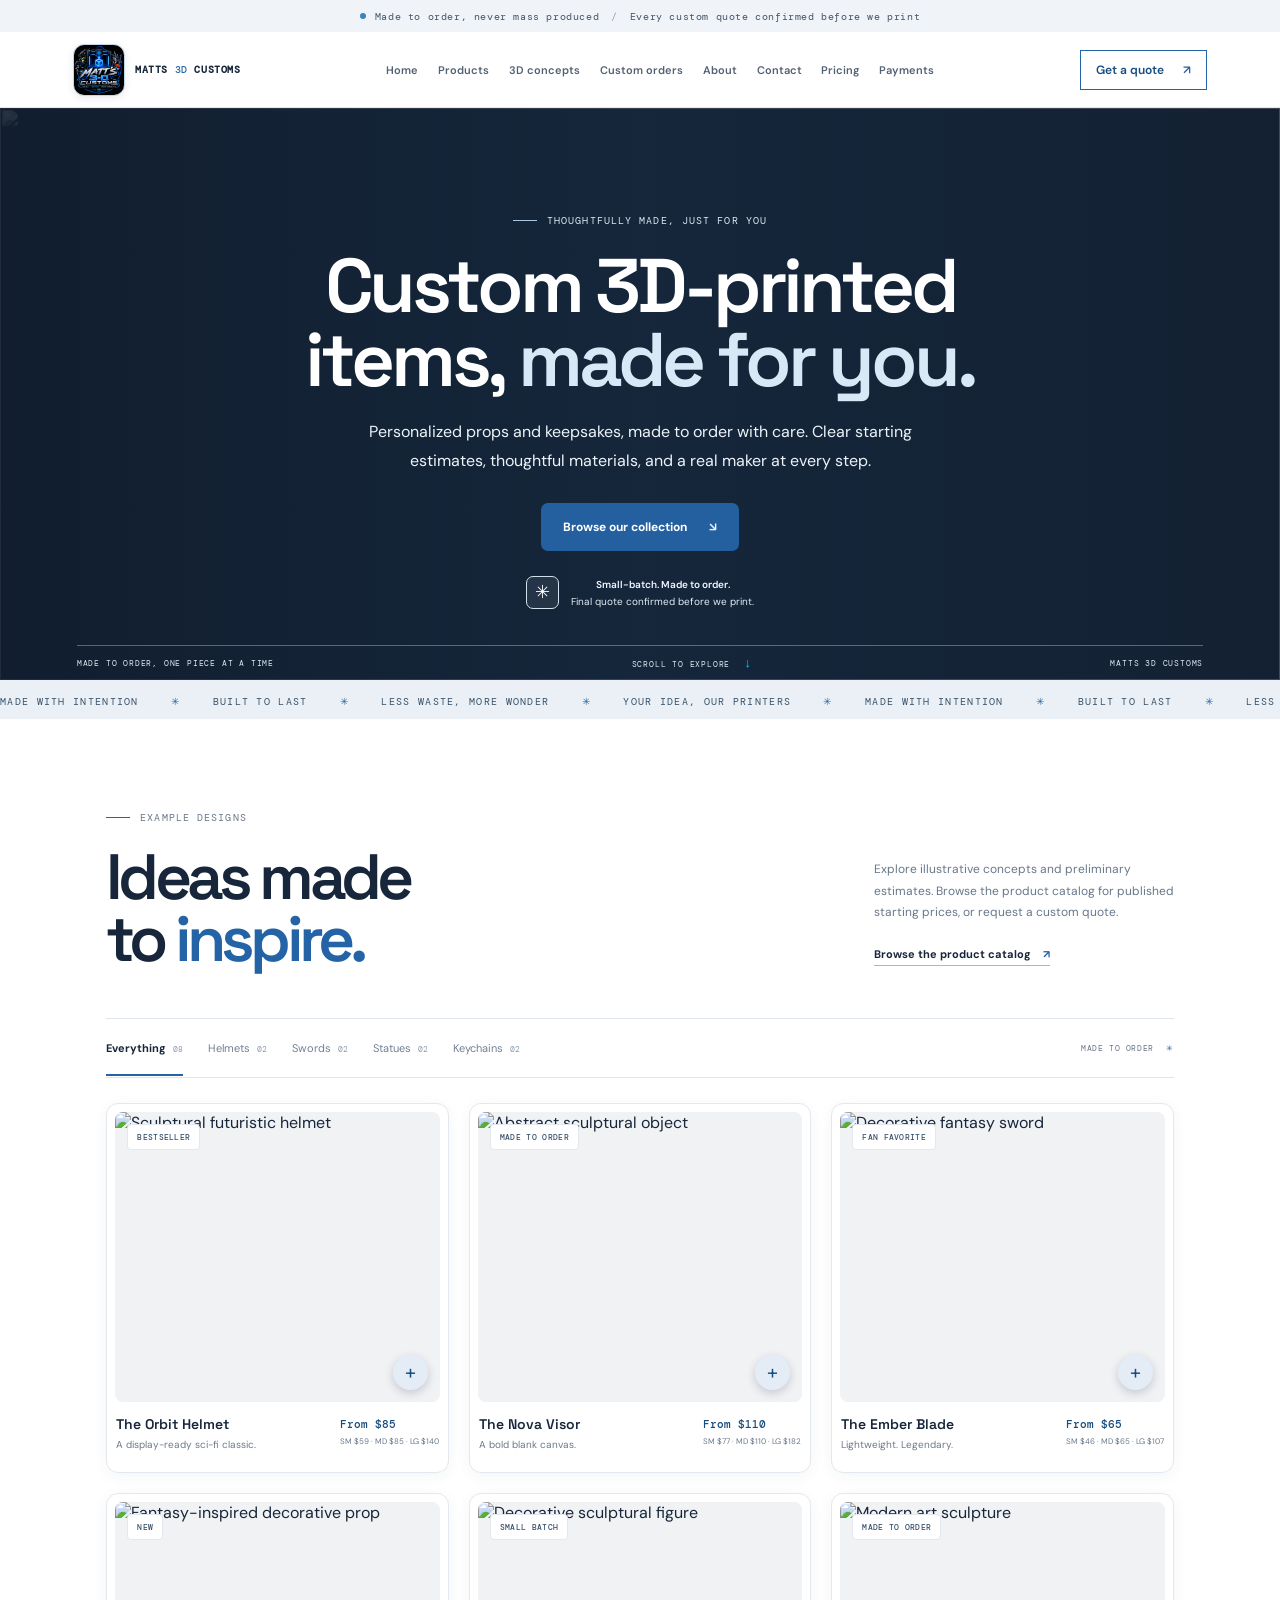
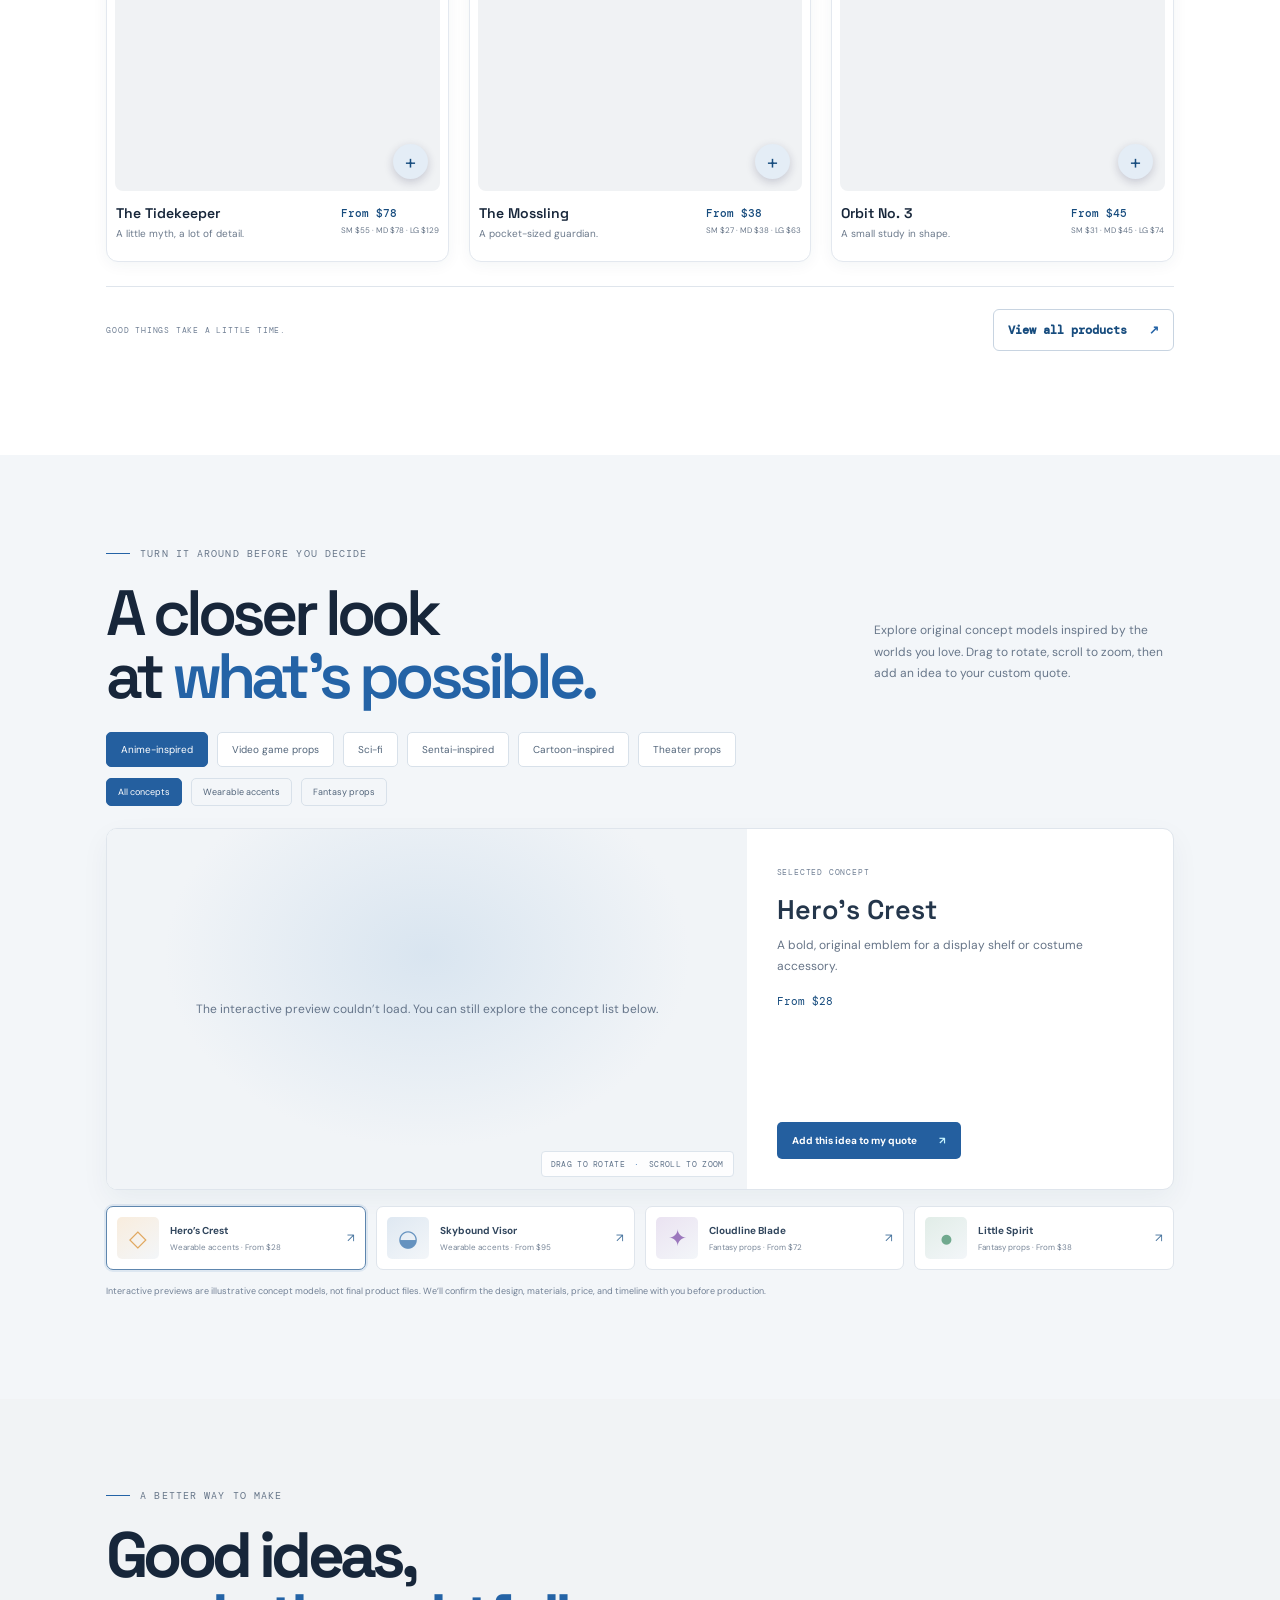
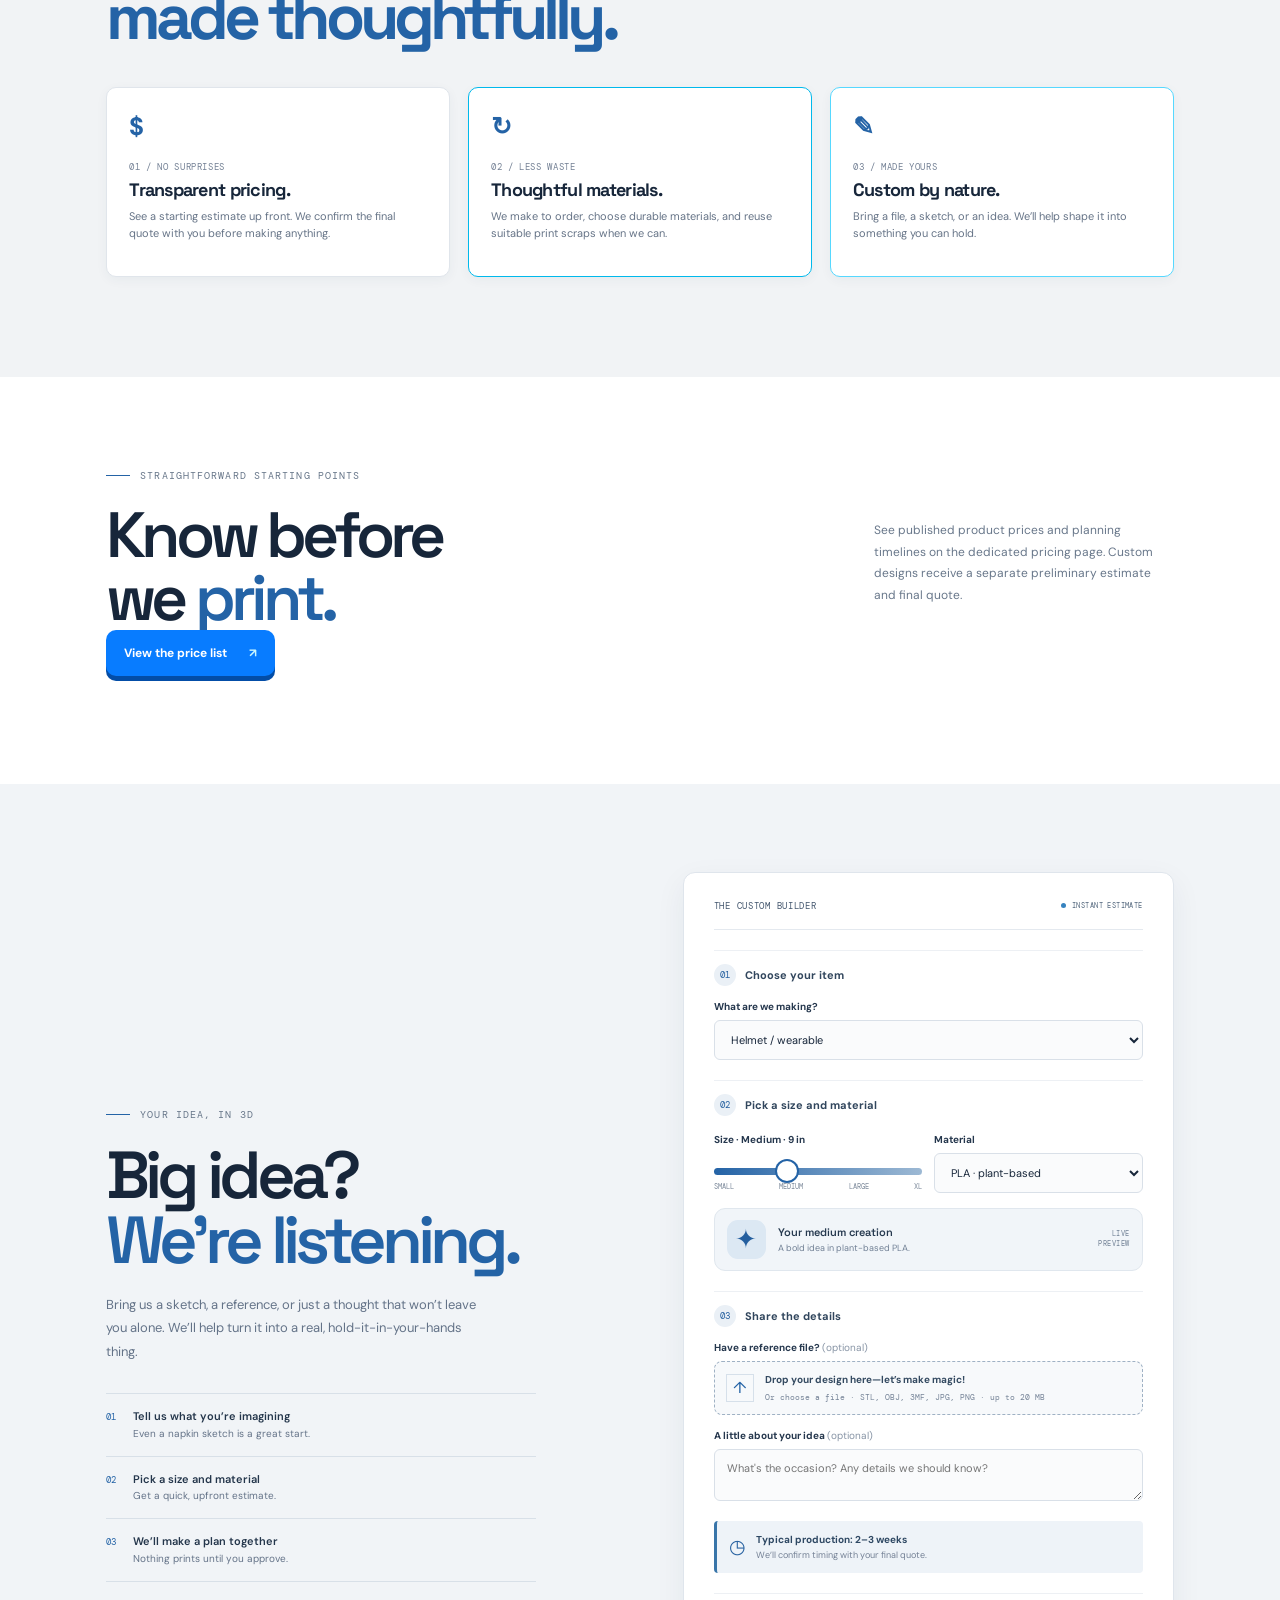
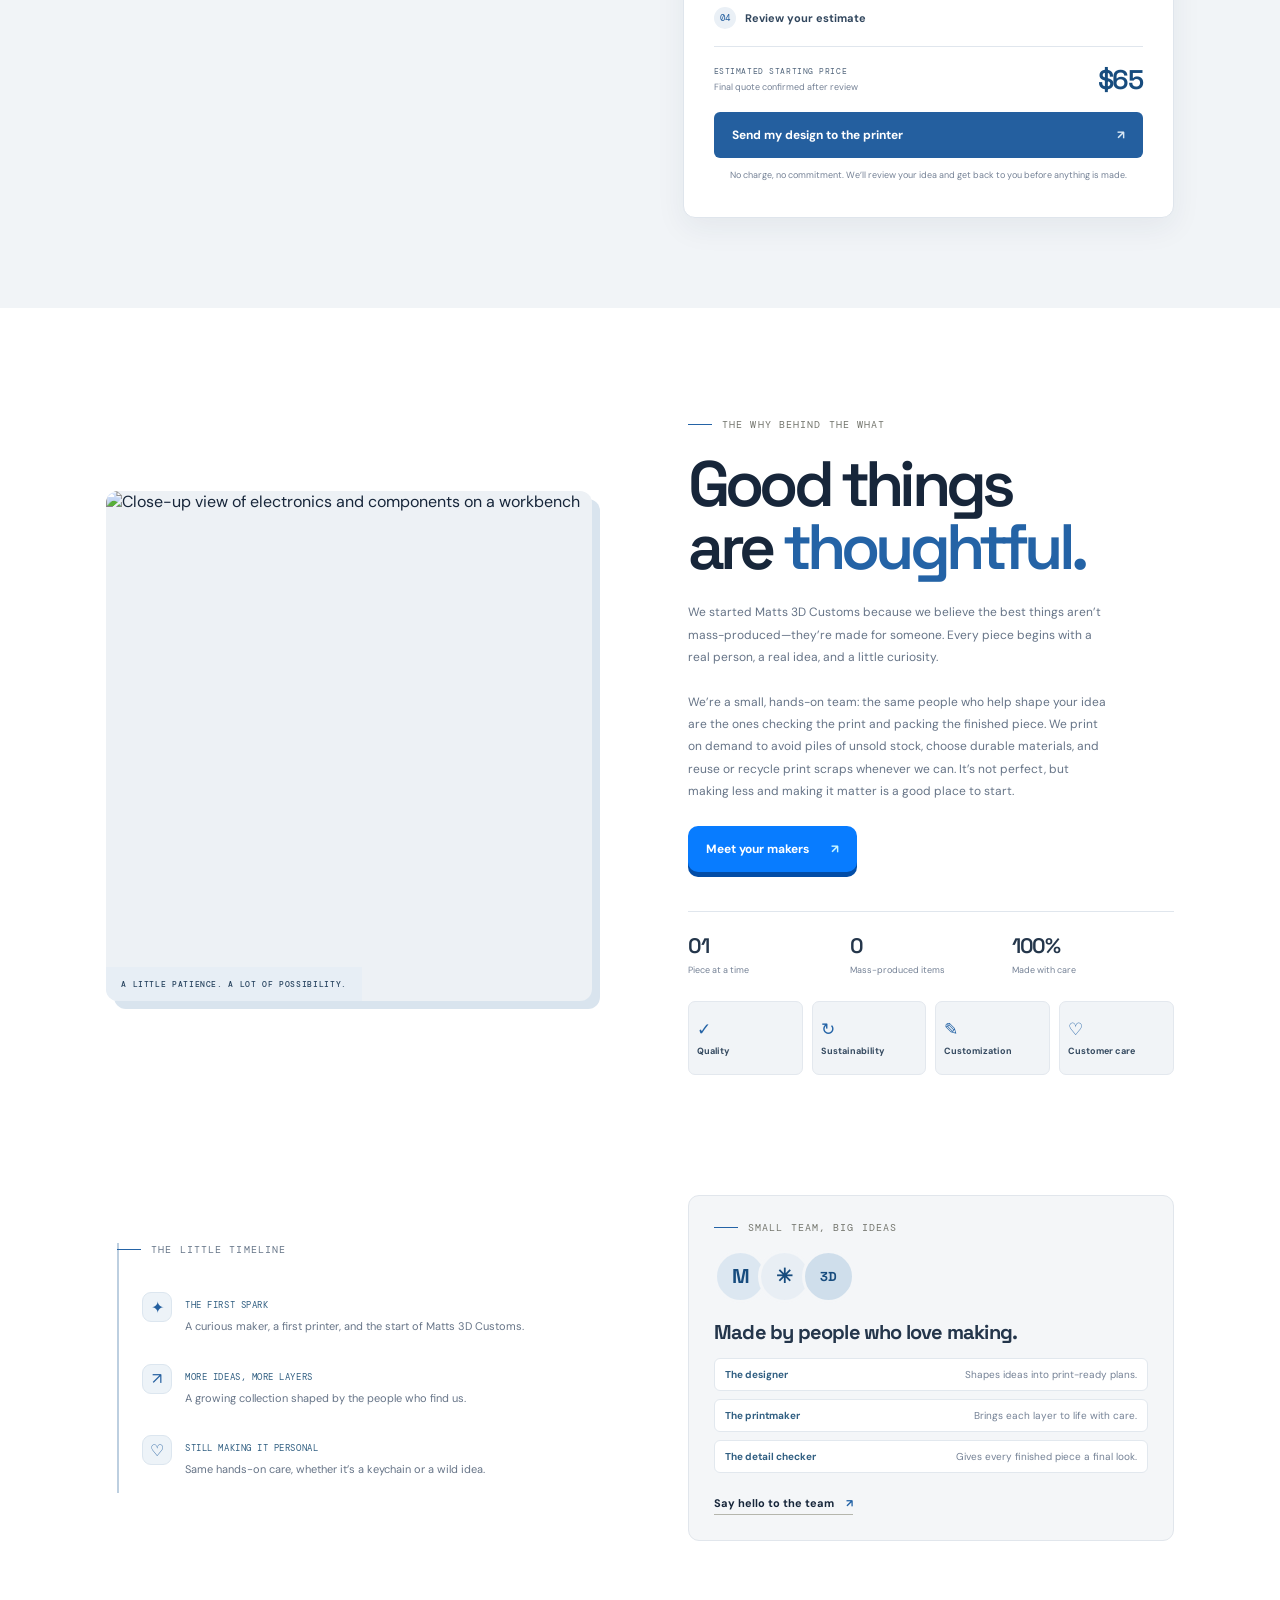
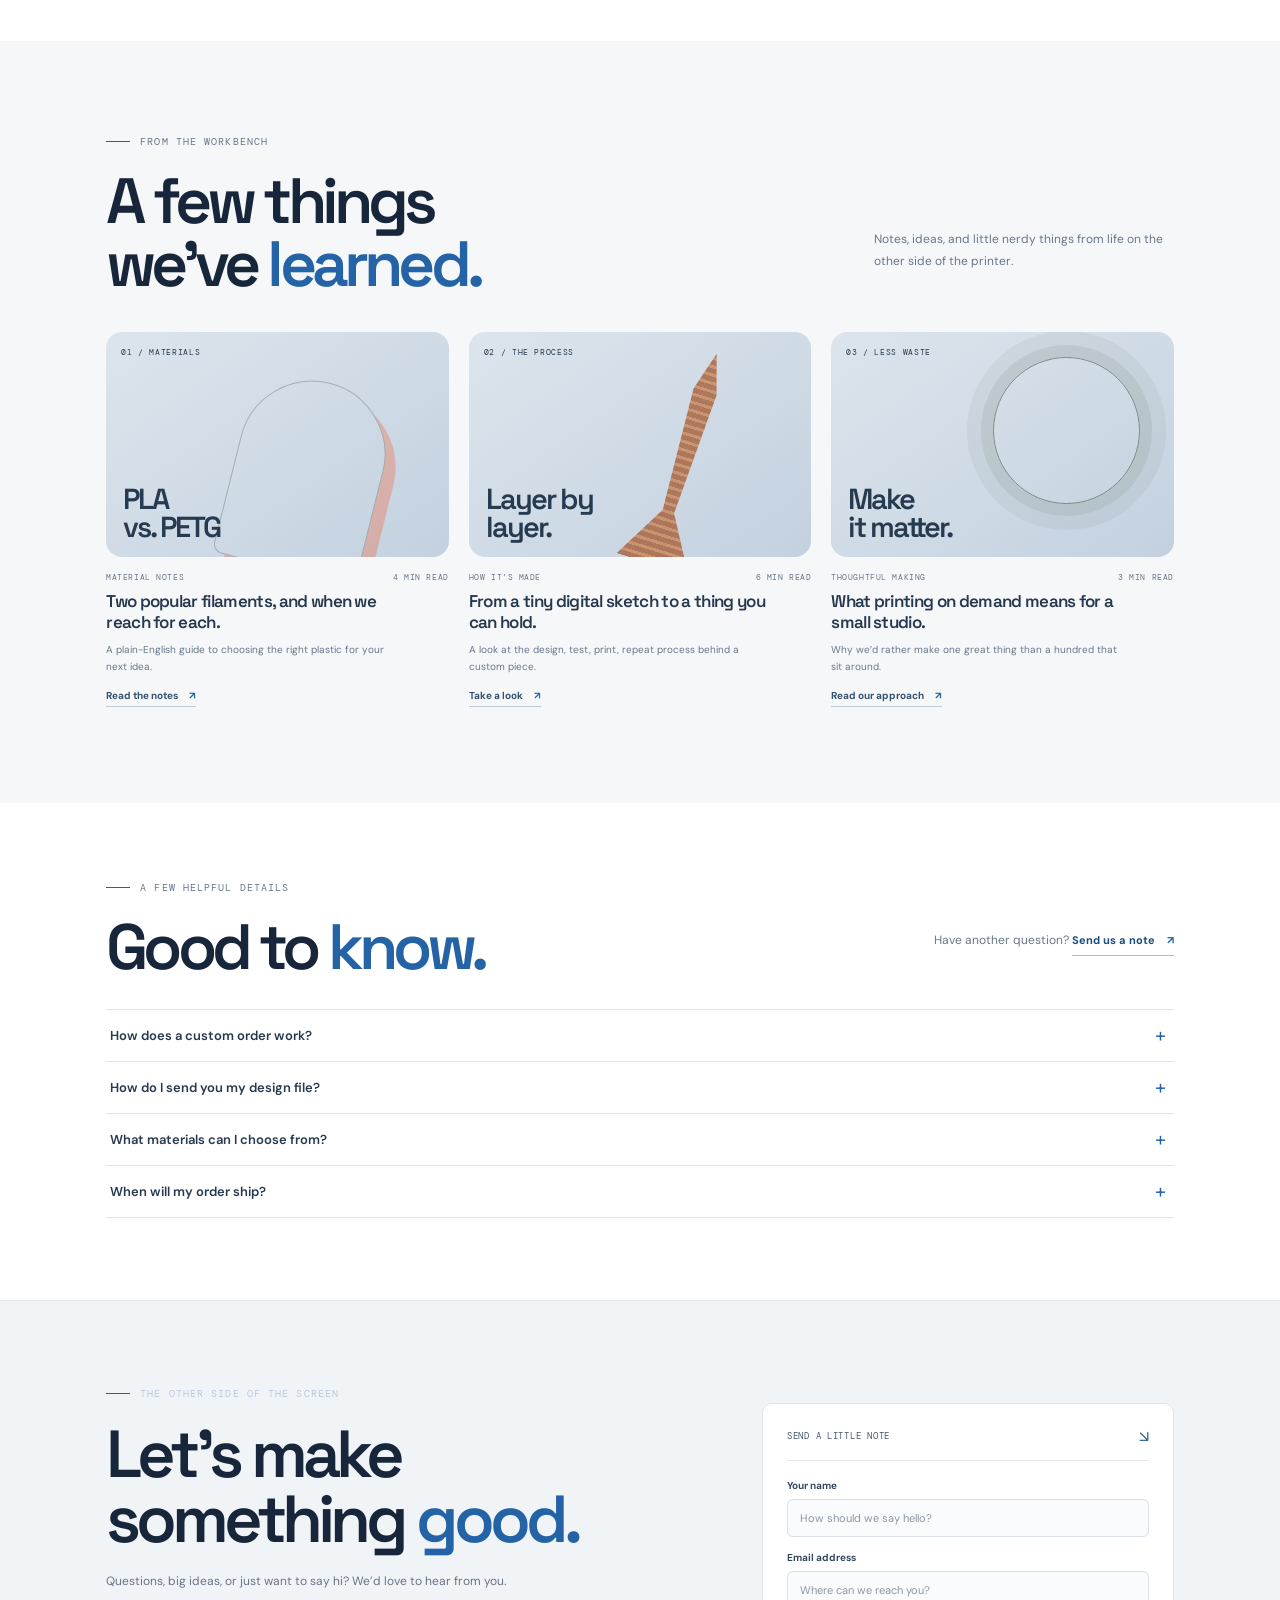
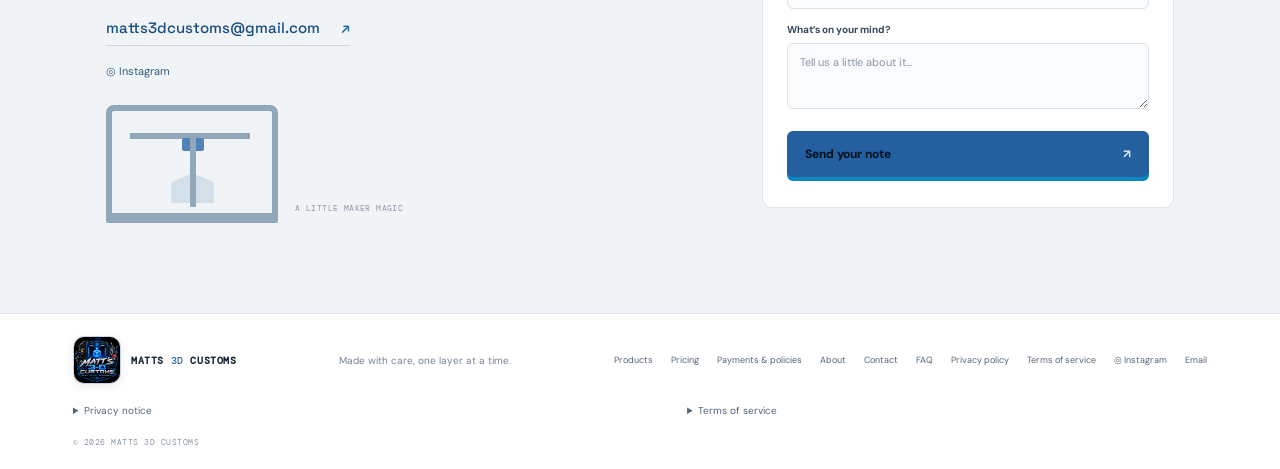
==== commit 2ba70ade: "Unify storefront content and guidance Co-authored-by: mattvalle2020-arch <328107690+mattvalle2020-ar" ====
--- a/index.html
+++ b/index.html
@@ -31,7 +31,7 @@
       </a>
       <button class="menu-toggle" type="button" aria-label="Open navigation" aria-expanded="false" aria-controls="main-nav"><span></span><span></span></button>
       <nav class="main-nav" id="main-nav" aria-label="Main navigation">
-        <a href="#home">Home</a><a href="#shop">Shop</a><a href="#model-browser">3D models</a><a href="#custom">Custom orders</a><a href="#story">About us</a><a href="#contact">Contact</a><a href="#pricing">Pricing</a>
+        <a href="#home">Home</a><a href="product.html">Products</a><a href="#model-browser">3D concepts</a><a href="custom-order.html">Custom orders</a><a href="about.html">About</a><a href="contact.html">Contact</a><a href="pricing.html">Pricing</a><a href="payment.html">Payments</a>
       </nav>
       <a class="header-cta" href="#custom">Get a quote <span aria-hidden="true">↗</span></a>
     </header>
@@ -53,8 +53,8 @@
 
       <section class="shop section-pad" id="shop">
         <div class="section-heading">
-          <div><p class="eyebrow"><span class="eyebrow-line"></span> The good stuff</p><h2>Made to make<br>you <span>smile.</span></h2></div>
-          <div class="heading-aside"><p>Small-batch favorites, made one layer at a time. Choose a starting point—or let us make something just for you.</p><a class="text-link" href="#custom">Not seeing your idea? Tell us <span aria-hidden="true">↗</span></a></div>
+          <div><p class="eyebrow"><span class="eyebrow-line"></span> Example designs</p><h2>Ideas made<br>to <span>inspire.</span></h2></div>
+          <div class="heading-aside"><p>Explore illustrative concepts and preliminary estimates. Browse the product catalog for published starting prices, or request a custom quote.</p><a class="text-link" href="product.html">Browse the product catalog <span aria-hidden="true">↗</span></a></div>
         </div>
         <div class="shop-toolbar"><div class="category-filters" role="group" aria-label="Filter products">
           <button class="filter-button is-active" data-category="all" type="button" aria-pressed="true">Everything <span>08</span></button>
@@ -101,20 +101,9 @@
         </div>
       </section>
 
-      <section class="testimonials section-pad" aria-labelledby="testimonial-title">
-        <div class="testimonial-heading"><div><p class="eyebrow"><span class="eyebrow-line"></span> Kind words, big smiles</p><h2 id="testimonial-title">The people<br>have <span>spoken.</span></h2></div><div class="testimonial-controls"><button type="button" id="testimonial-prev" aria-label="Previous testimonial">←</button><button type="button" id="testimonial-next" aria-label="Next testimonial">→</button></div></div>
-        <div class="testimonial-window"><div class="testimonial-track" id="testimonial-track" aria-live="polite">
-          <blockquote class="testimonial-card"><span class="quote-stars" aria-label="5 out of 5 stars">★★★★★</span><p>“I showed them a doodle and somehow got back the exact little desk dragon I didn’t know I needed.”</p><footer><span class="customer-avatar">J</span><span>JAMIE R. <small>CUSTOM STATUE</small></span></footer></blockquote>
-          <blockquote class="testimonial-card"><span class="quote-stars" aria-label="5 out of 5 stars">★★★★★</span><p>“The whole process felt easy. They checked the fit before printing my helmet, and it turned out awesome.”</p><footer><span class="customer-avatar">A</span><span>ALEX M. <small>COSPLAYER · CUSTOM HELMET</small></span></footer></blockquote>
-          <blockquote class="testimonial-card"><span class="quote-stars" aria-label="5 out of 5 stars">★★★★★</span><p>“A fun, thoughtful gift—and the maker actually explained what material would hold up best.”</p><footer><span class="customer-avatar">T</span><span>TAYLOR K. <small>GIFT ORDER</small></span></footer></blockquote>
-        </div></div>
-        <p class="testimonial-note">SAMPLE TESTIMONIALS — REPLACE WITH VERIFIED CUSTOMER REVIEWS BEFORE LAUNCH.</p>
-      </section>
-
       <section class="pricing section-pad" id="pricing">
-        <div class="section-heading"><div><p class="eyebrow"><span class="eyebrow-line"></span> Straightforward starting points</p><h2>Know before<br>we <span>print.</span></h2></div><div class="heading-aside"><p>Starting prices and typical production windows. Every custom design gets a final quote and timeline before production.</p></div></div>
-        <div class="pricing-table-wrap"><table class="pricing-table"><thead><tr><th scope="col">Item</th><th scope="col">Starting price</th><th scope="col">Typical production</th></tr></thead><tbody><tr><th scope="row">Small keychain</th><td>From $12</td><td>1–2 weeks</td></tr><tr><th scope="row">Small statue</th><td>From $27</td><td>1–2 weeks</td></tr><tr><th scope="row">Medium prop or statue</th><td>From $35</td><td>2–3 weeks</td></tr><tr><th scope="row">Wearable helmet</th><td>From $65</td><td>2–4 weeks</td></tr><tr><th scope="row">Large prop or sword</th><td>From $78</td><td>2–4 weeks</td></tr></tbody></table></div>
-        <p class="pricing-note">These are planning estimates, not guaranteed delivery dates. Custom designs, material, size, finishing, and current studio capacity may change the final price or timeline.</p>
+        <div class="section-heading"><div><p class="eyebrow"><span class="eyebrow-line"></span> Straightforward starting points</p><h2>Know before<br>we <span>print.</span></h2></div><div class="heading-aside"><p>See published product prices and planning timelines on the dedicated pricing page. Custom designs receive a separate preliminary estimate and final quote.</p></div></div>
+        <p><a class="button button-dark" href="pricing.html">View the price list <span aria-hidden="true">↗</span></a></p>
       </section>
 
       <section class="custom section-pad" id="custom">
@@ -160,7 +149,7 @@
       </section>
 
       <section class="faq section-pad" id="faq">
-        <div class="section-heading"><div><p class="eyebrow"><span class="eyebrow-line"></span> A few helpful details</p><h2>Good to <span>know.</span></h2></div><div class="heading-aside"><p>Have another question? <a class="text-link" href="mailto:hello@matts3dcustoms.com">Send us a note <span aria-hidden="true">↗</span></a></p></div></div>
+        <div class="section-heading"><div><p class="eyebrow"><span class="eyebrow-line"></span> A few helpful details</p><h2>Good to <span>know.</span></h2></div><div class="heading-aside"><p>Have another question? <a class="text-link" href="mailto:matts3dcustoms@gmail.com">Send us a note <span aria-hidden="true">↗</span></a></p></div></div>
         <div class="faq-list">
           <details><summary>How does a custom order work?</summary><p>Share the item, size, material, and any design notes in the quote builder. It opens an email draft for you to review and send. We’ll discuss the design and confirm a final price and production estimate before you approve anything.</p></details>
           <details><summary>How do I send you my design file?</summary><p>Choose or drop an STL, OBJ, 3MF, JPG, or PNG file up to 20 MB. This static site does not upload files to a server: attach the selected file to the email draft yourself before sending your request.</p></details>
@@ -170,7 +159,7 @@
       </section>
 
       <section class="contact section-pad" id="contact">
-        <div><p class="eyebrow eyebrow-light"><span class="eyebrow-line"></span> The other side of the screen</p><h2>Let’s make<br>something <span>good.</span></h2><p>Questions, big ideas, or just want to say hi? We’d love to hear from you.</p><a class="contact-email" href="mailto:hello@matts3dcustoms.com">hello@matts3dcustoms.com <span aria-hidden="true">↗</span></a><div class="contact-social"><a href="https://www.instagram.com/matts3dcustoms/" target="_blank" rel="noreferrer">◎ Instagram</a><a href="https://discord.com/" target="_blank" rel="noreferrer">◉ Discord</a></div><div class="printer-illustration" aria-label="Illustration of a 3D printer"><span class="printer-frame"></span><span class="printer-nozzle"></span><span class="printer-object"></span><span class="printer-caption">A LITTLE MAKER MAGIC</span></div></div>
+        <div><p class="eyebrow eyebrow-light"><span class="eyebrow-line"></span> The other side of the screen</p><h2>Let’s make<br>something <span>good.</span></h2><p>Questions, big ideas, or just want to say hi? We’d love to hear from you.</p><a class="contact-email" href="mailto:matts3dcustoms@gmail.com">matts3dcustoms@gmail.com <span aria-hidden="true">↗</span></a><div class="contact-social"><a href="https://www.instagram.com/matts3dcustoms/" target="_blank" rel="noreferrer">◎ Instagram</a></div><div class="printer-illustration" aria-label="Illustration of a 3D printer"><span class="printer-frame"></span><span class="printer-nozzle"></span><span class="printer-object"></span><span class="printer-caption">A LITTLE MAKER MAGIC</span></div></div>
         <form id="contact-form" class="contact-form"><div class="contact-form-heading"><span class="mono-label">SEND A LITTLE NOTE</span><span>↘</span></div><label for="contact-name">Your name</label><input id="contact-name" name="name" autocomplete="name" required placeholder="How should we say hello?"><label for="contact-email">Email address</label><input id="contact-email" name="email" type="email" autocomplete="email" required placeholder="Where can we reach you?"><label for="contact-message">What’s on your mind?</label><textarea id="contact-message" name="message" rows="3" required placeholder="Tell us a little about it..."></textarea><button class="button button-accent" type="submit">Send your note <span aria-hidden="true">↗</span></button><p class="form-message" id="contact-message-status" role="status" aria-live="polite"></p></form>
       </section>
     </main>
@@ -178,7 +167,7 @@
       <button class="dialog-close" type="button" data-dialog-close aria-label="Close product details">×</button>
       <div class="product-dialog-content" id="product-dialog-content"></div>
     </dialog>
-    <footer class="site-footer"><a class="brand footer-brand" href="#home" aria-label="Matts 3D Customs home"><img class="brand-image" src="assets/matts-3d-customs-emblem.png" alt=""><span class="brand-name">MATTS <b>3D</b> CUSTOMS</span></a><p>Made with care, one layer at a time.</p><nav class="footer-links" aria-label="Footer links"><a href="#faq">FAQ</a><a href="#pricing">Shipping & timing</a><a href="#privacy">Privacy policy</a><a href="#terms">Terms of service</a><a href="https://www.instagram.com/matts3dcustoms/" target="_blank" rel="noreferrer" aria-label="Instagram"><span aria-hidden="true">◎</span> Instagram</a><a href="https://discord.com/" target="_blank" rel="noreferrer" aria-label="Discord"><span aria-hidden="true">◉</span> Discord</a><a href="mailto:hello@matts3dcustoms.com">Email</a></nav><details class="footer-policy" id="privacy"><summary>Privacy notice</summary><p>This static site does not submit quote or contact form data to a website server. Submitting a form opens your device’s email app with the details you entered; nothing is sent until you choose to send that email. Selected design files stay on your device and must be attached to the email manually. The site loads fonts and photographs from Google Fonts and Unsplash, whose services may receive standard request data when those assets load. No checkout, payment processing, or analytics is connected here. For questions about an email you have sent, contact <a href="mailto:hello@matts3dcustoms.com">hello@matts3dcustoms.com</a>.</p></details><details class="footer-policy" id="terms"><summary>Terms of service</summary><p>Terms for custom work, payment, changes, and delivery will be shared with your final quote before you approve an order. Contact <a href="mailto:hello@matts3dcustoms.com">hello@matts3dcustoms.com</a> for current order terms.</p></details><span class="copyright">© <span id="year"></span> MATTS 3D CUSTOMS</span></footer>
+    <footer class="site-footer"><a class="brand footer-brand" href="#home" aria-label="Matts 3D Customs home"><img class="brand-image" src="assets/matts-3d-customs-emblem.png" alt=""><span class="brand-name">MATTS <b>3D</b> CUSTOMS</span></a><p>Made with care, one layer at a time.</p><nav class="footer-links" aria-label="Footer links"><a href="product.html">Products</a><a href="pricing.html">Pricing</a><a href="payment.html">Payments &amp; policies</a><a href="about.html">About</a><a href="contact.html">Contact</a><a href="#faq">FAQ</a><a href="#privacy">Privacy policy</a><a href="#terms">Terms of service</a><a href="https://www.instagram.com/matts3dcustoms/" target="_blank" rel="noreferrer" aria-label="Instagram"><span aria-hidden="true">◎</span> Instagram</a><a href="mailto:matts3dcustoms@gmail.com">Email</a></nav><details class="footer-policy" id="privacy"><summary>Privacy notice</summary><p>This static site does not submit quote or contact form data to a website server. Submitting a form opens your device’s email app with the details you entered; nothing is sent until you choose to send that email. Selected design files stay on your device and must be attached to the email manually. The site loads fonts and photographs from Google Fonts and Unsplash, whose services may receive standard request data when those assets load. No checkout, payment processing, or analytics is connected here. For questions about an email you have sent, contact <a href="mailto:matts3dcustoms@gmail.com">matts3dcustoms@gmail.com</a>.</p></details><details class="footer-policy" id="terms"><summary>Terms of service</summary><p>Terms for custom work, payment, changes, and delivery will be shared with your final quote before you approve an order. Contact <a href="mailto:matts3dcustoms@gmail.com">matts3dcustoms@gmail.com</a> for current order terms.</p></details><span class="copyright">© <span id="year"></span> MATTS 3D CUSTOMS</span></footer>
     <div class="toast" id="toast" role="status" aria-live="polite"></div>
   </body>
 </html>
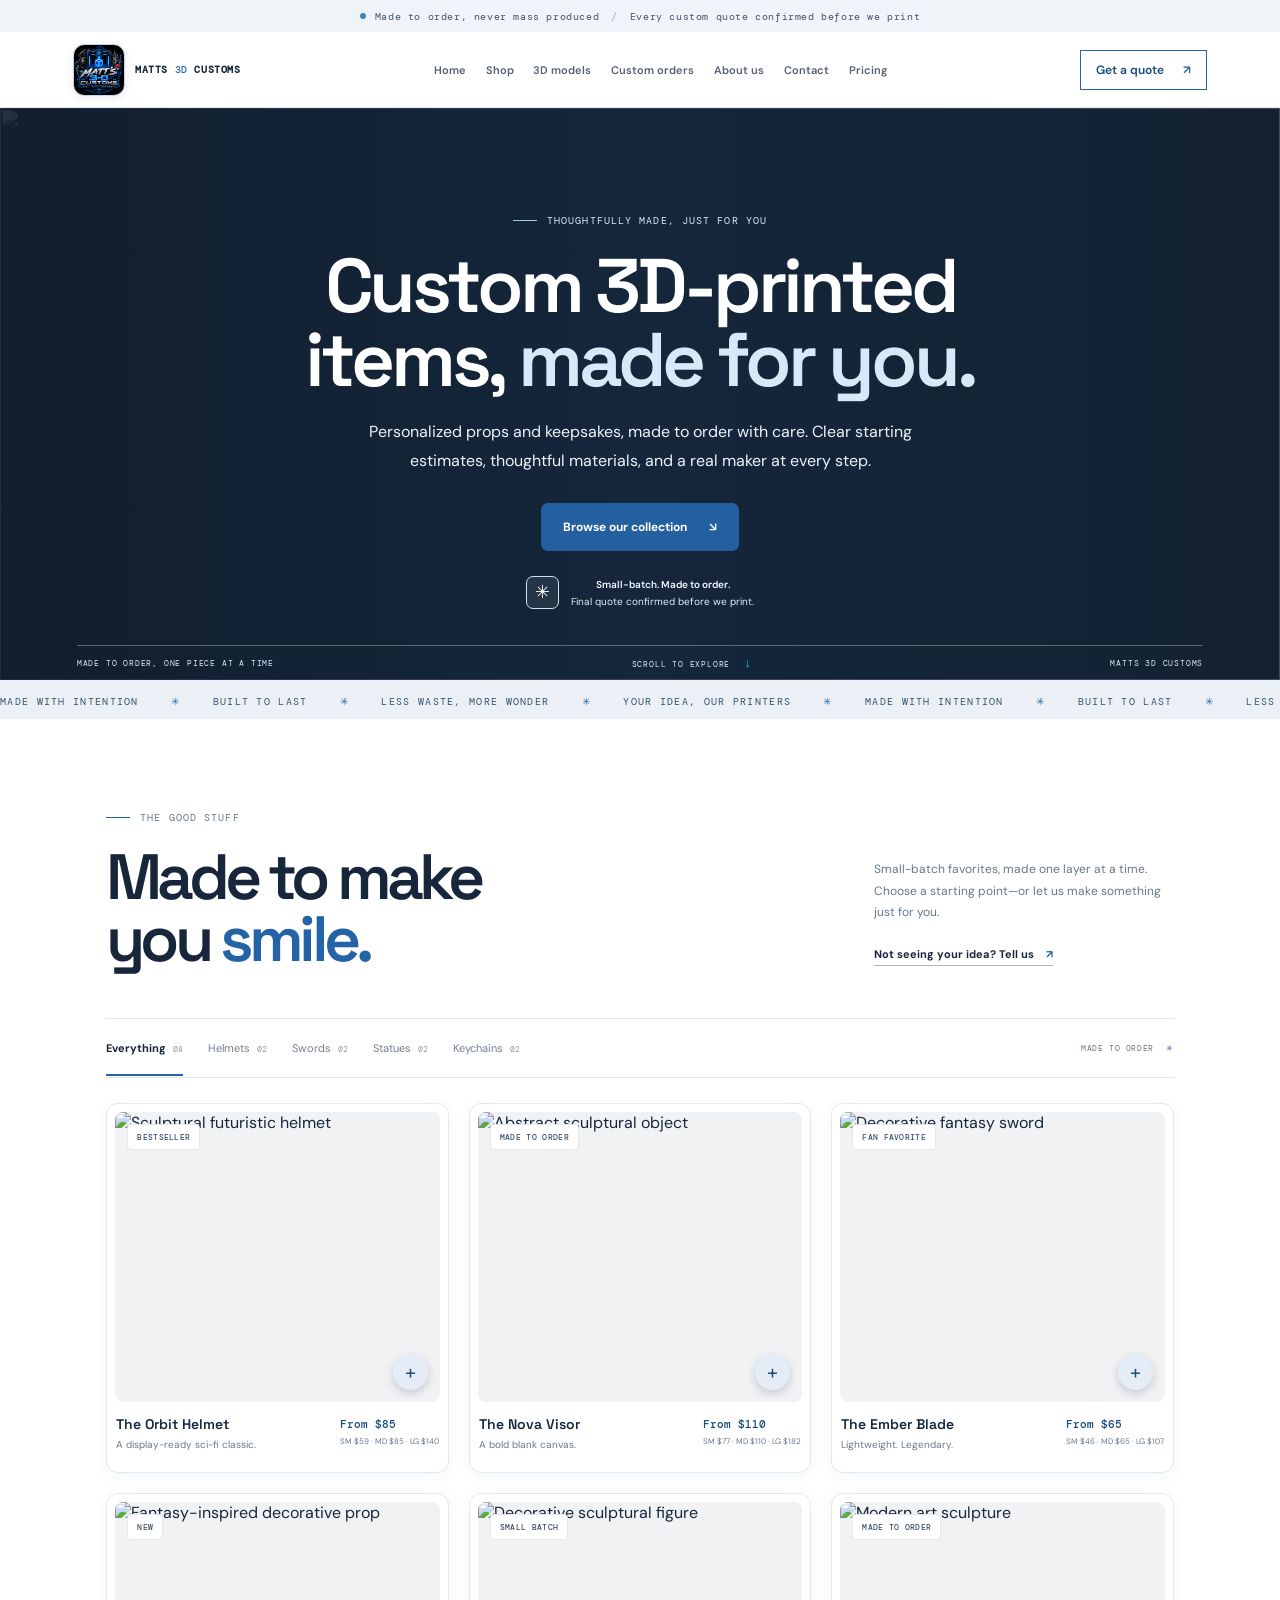
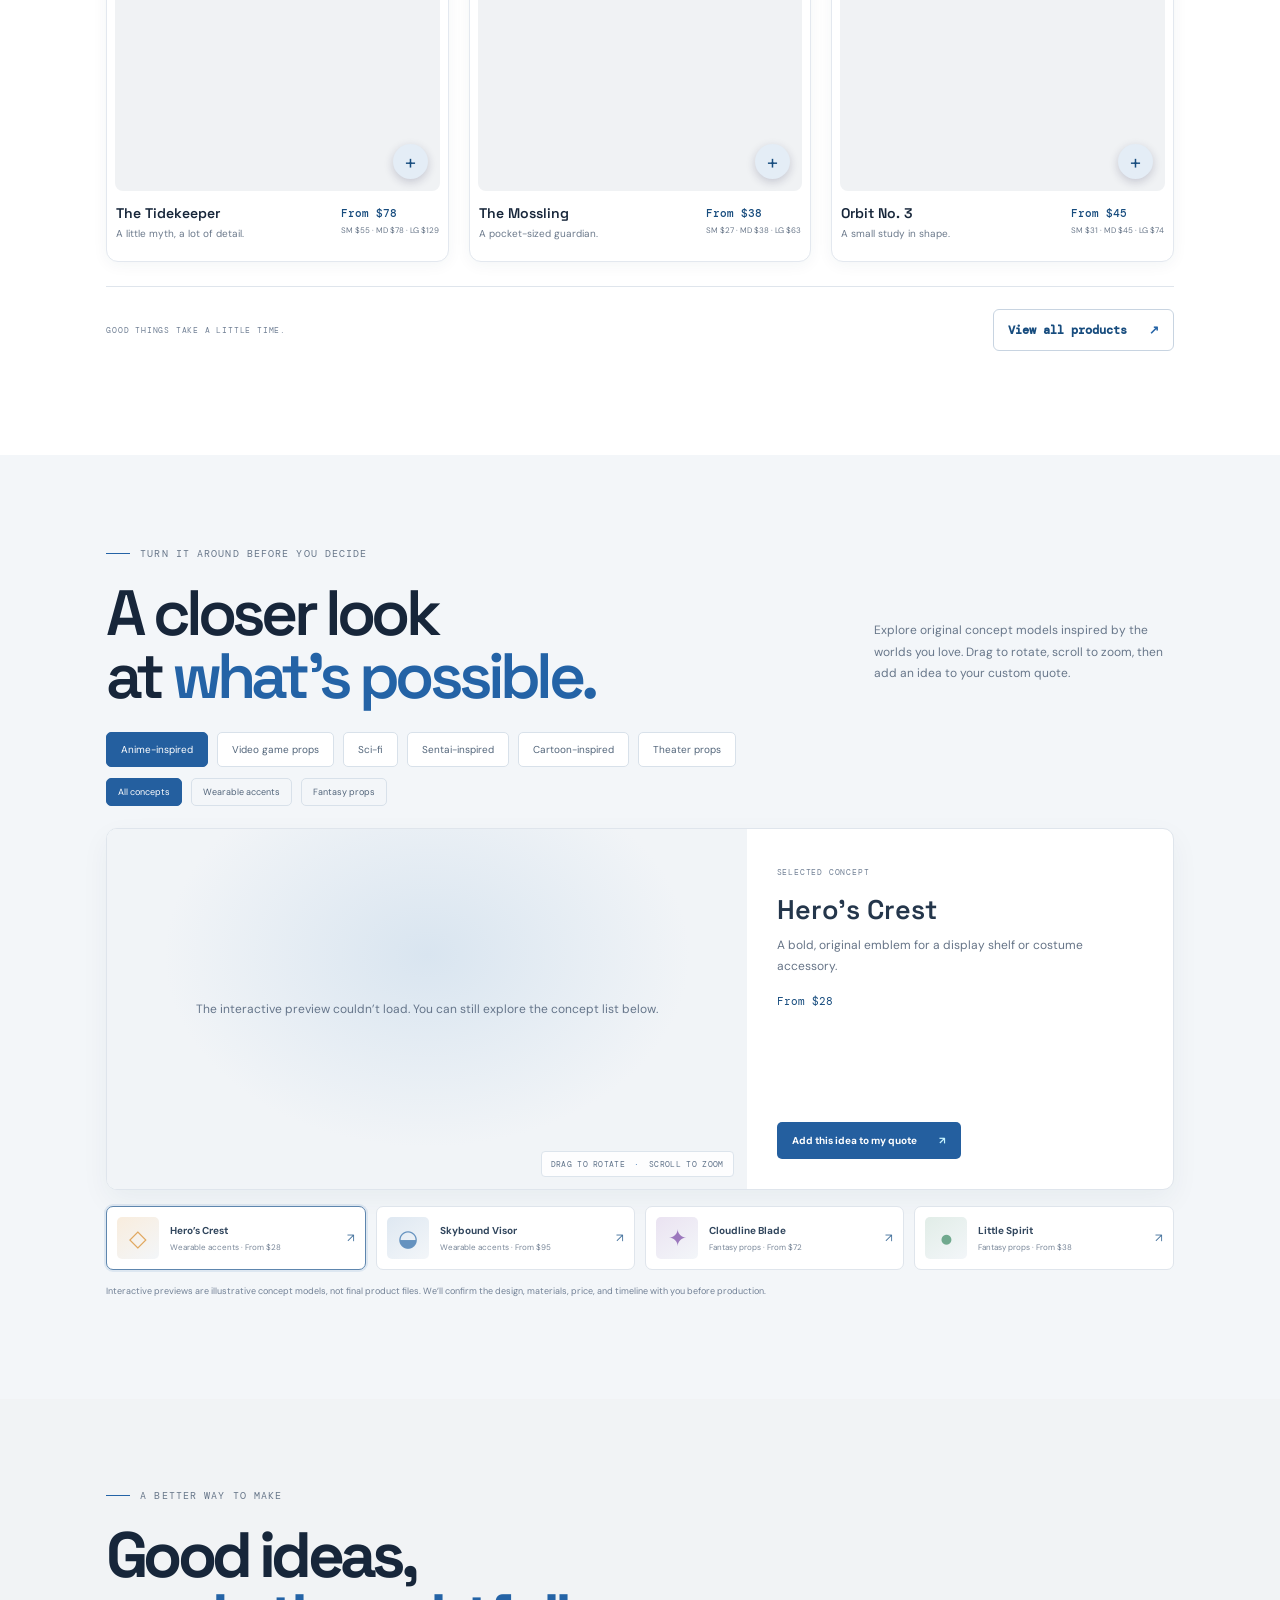
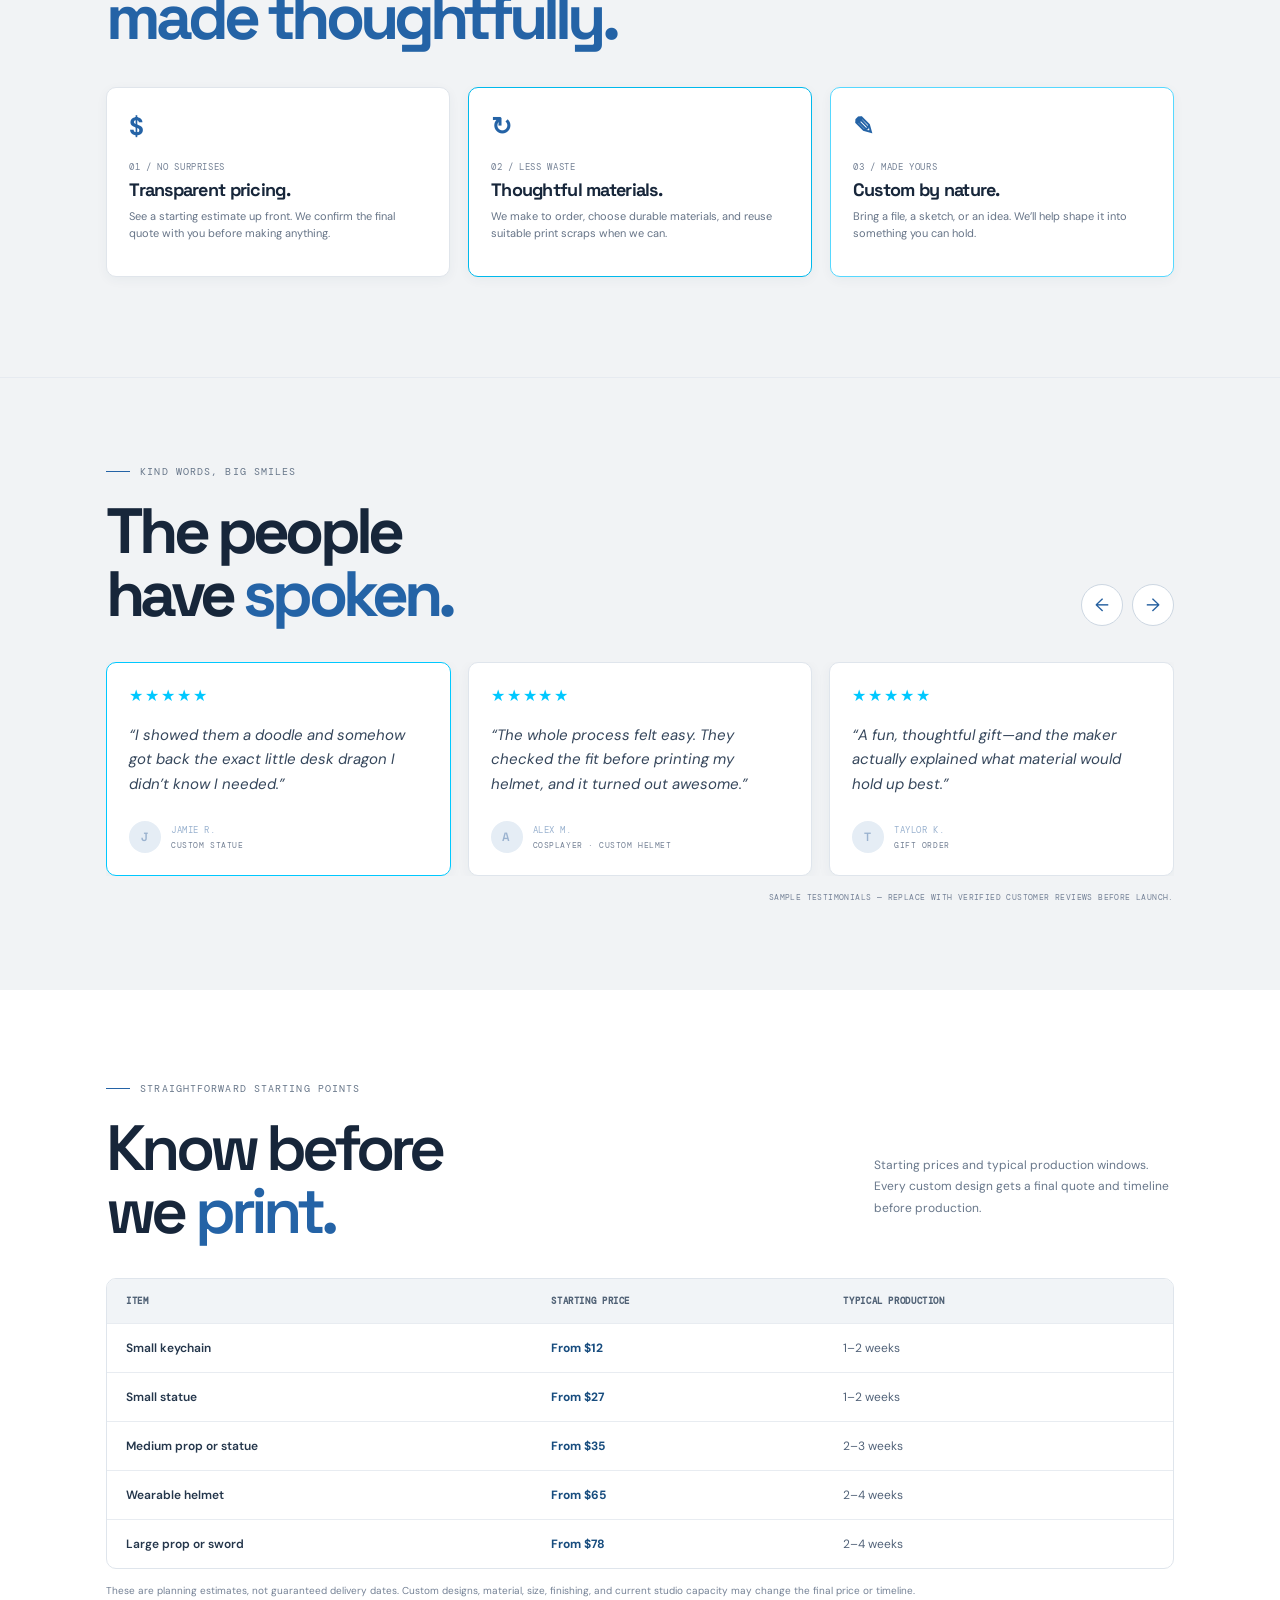
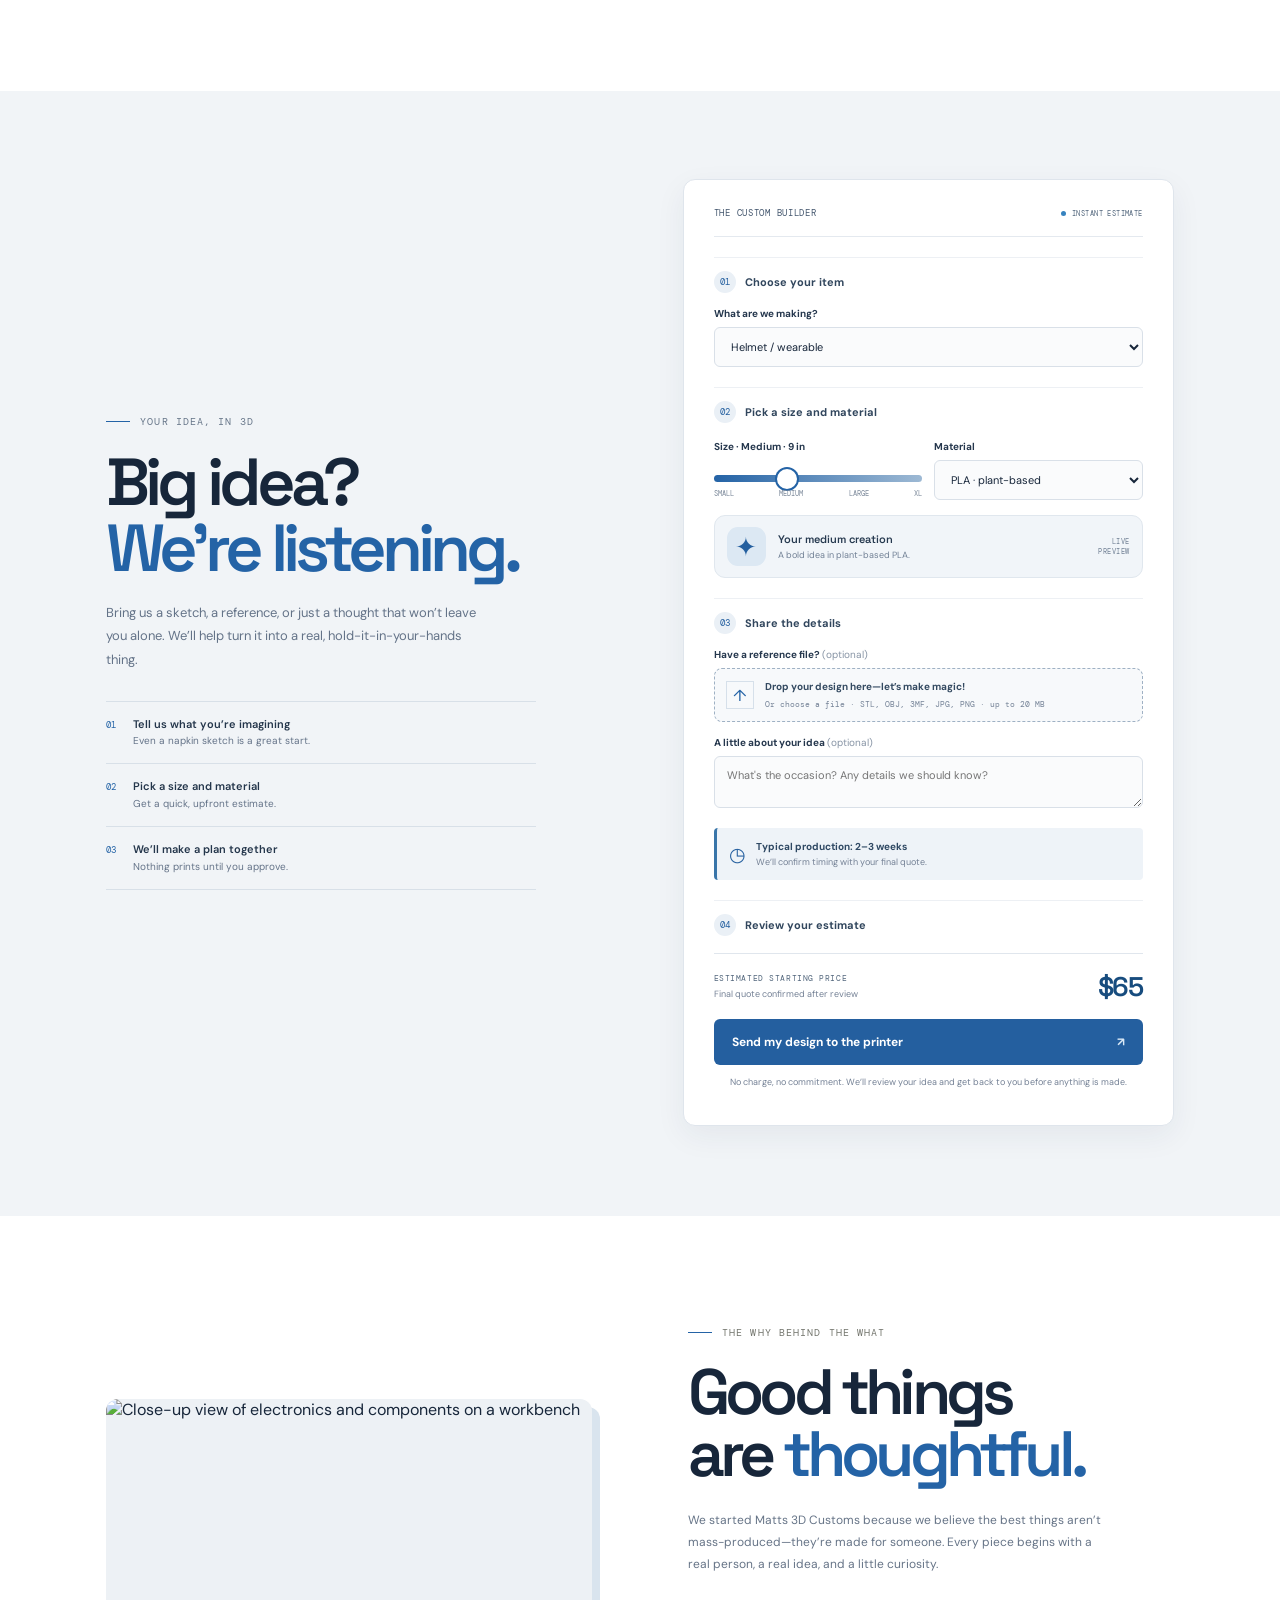
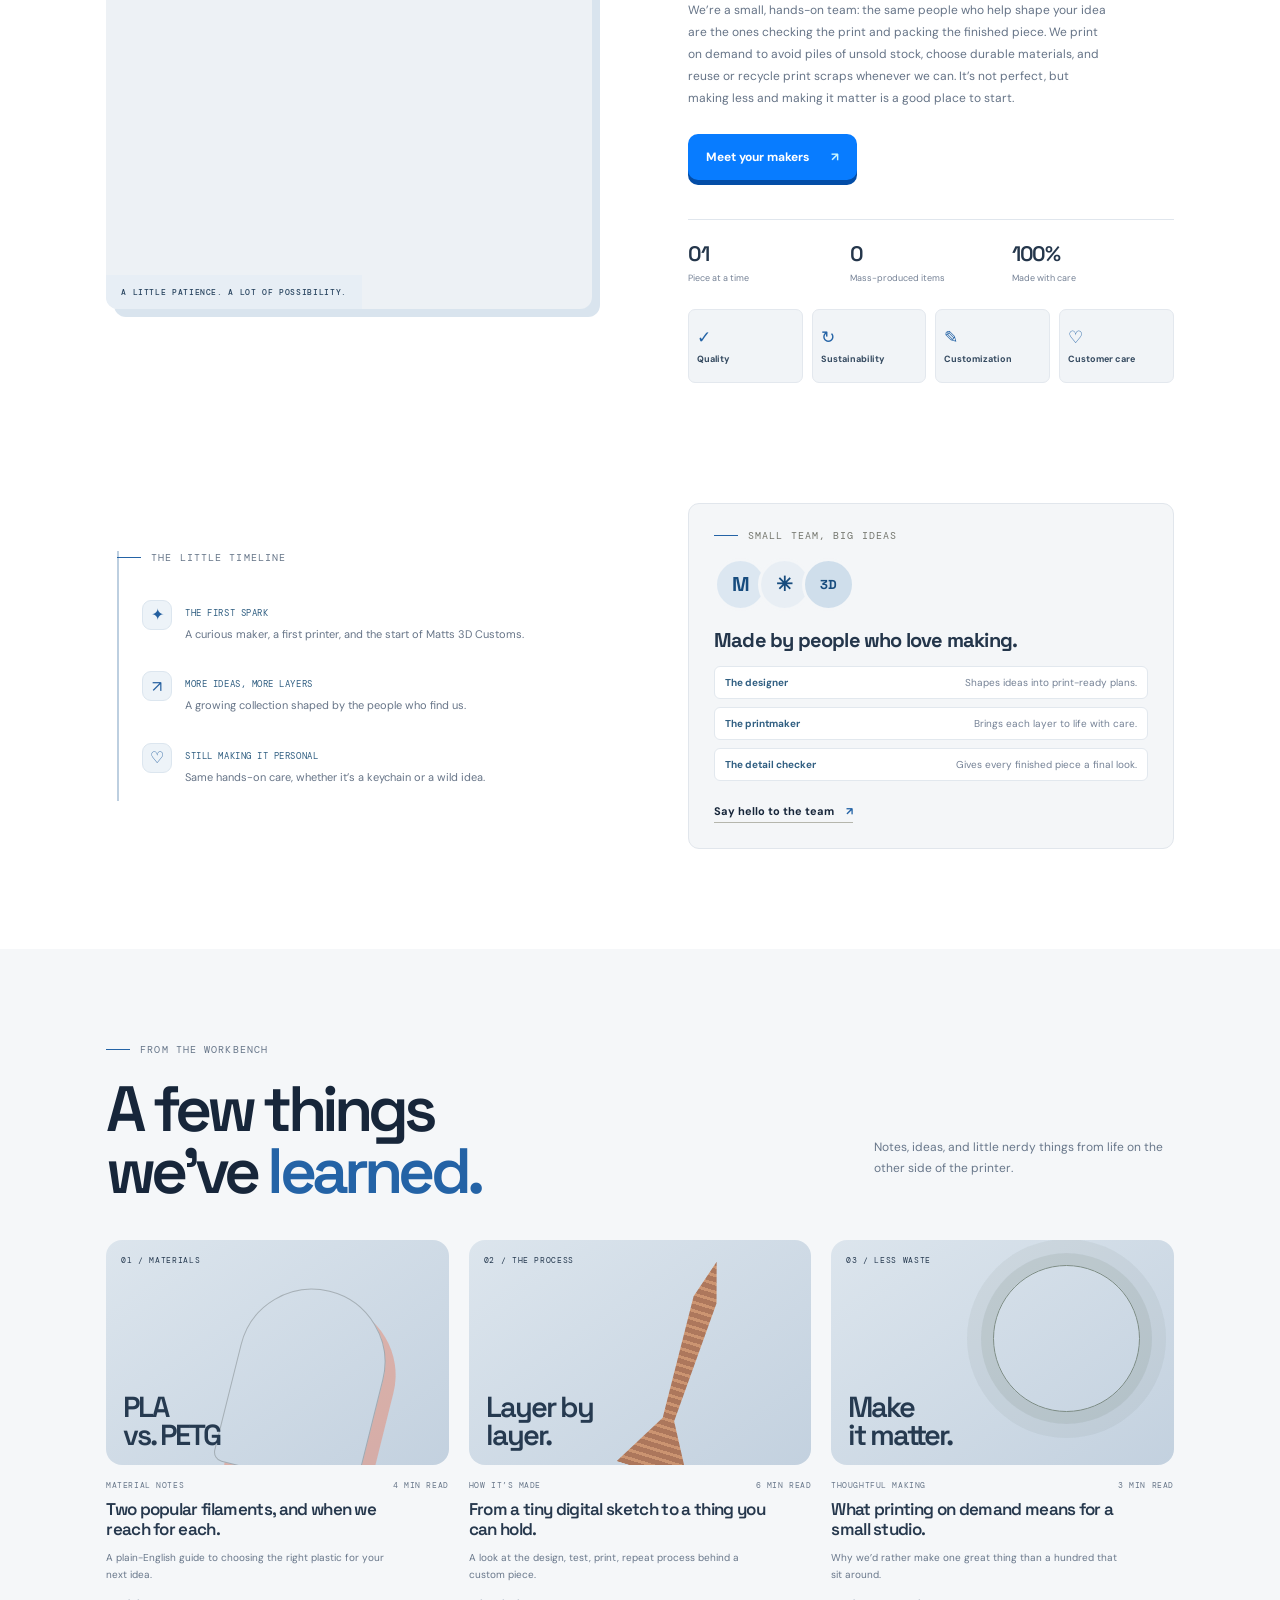
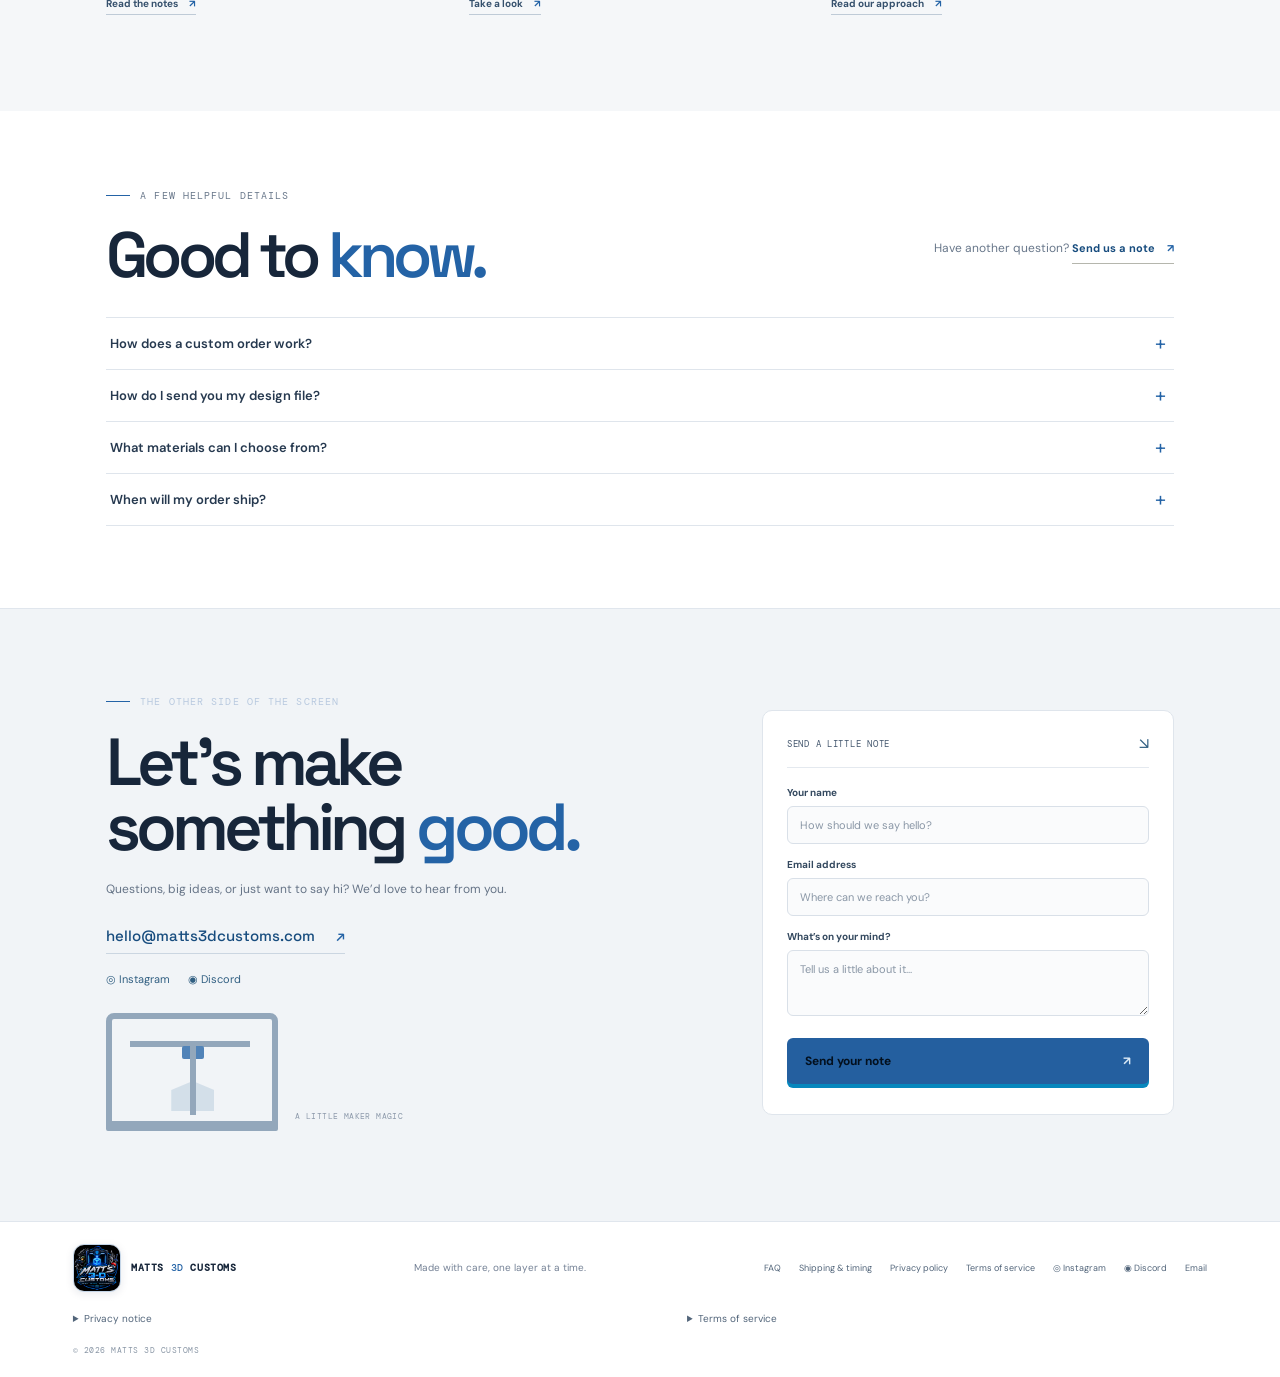
==== commit 48502979: "Merge d42a91ac2c36d16161d7694308f33f7dae5359ed into 5f22d1f57e06df3d7a987e3b8137b077725c3ed9" ====
--- a/index.html
+++ b/index.html
@@ -31,7 +31,7 @@
       </a>
       <button class="menu-toggle" type="button" aria-label="Open navigation" aria-expanded="false" aria-controls="main-nav"><span></span><span></span></button>
       <nav class="main-nav" id="main-nav" aria-label="Main navigation">
-        <a href="#home">Home</a><a href="product.html">Products</a><a href="#model-browser">3D concepts</a><a href="custom-order.html">Custom orders</a><a href="about.html">About</a><a href="contact.html">Contact</a><a href="pricing.html">Pricing</a><a href="payment.html">Payments</a>
+        <a href="#home">Home</a><a href="#shop">Shop</a><a href="#model-browser">3D models</a><a href="#custom">Custom orders</a><a href="#story">About us</a><a href="#contact">Contact</a><a href="#pricing">Pricing</a>
       </nav>
       <a class="header-cta" href="#custom">Get a quote <span aria-hidden="true">↗</span></a>
     </header>
@@ -53,8 +53,8 @@
 
       <section class="shop section-pad" id="shop">
         <div class="section-heading">
-          <div><p class="eyebrow"><span class="eyebrow-line"></span> Example designs</p><h2>Ideas made<br>to <span>inspire.</span></h2></div>
-          <div class="heading-aside"><p>Explore illustrative concepts and preliminary estimates. Browse the product catalog for published starting prices, or request a custom quote.</p><a class="text-link" href="product.html">Browse the product catalog <span aria-hidden="true">↗</span></a></div>
+          <div><p class="eyebrow"><span class="eyebrow-line"></span> The good stuff</p><h2>Made to make<br>you <span>smile.</span></h2></div>
+          <div class="heading-aside"><p>Small-batch favorites, made one layer at a time. Choose a starting point—or let us make something just for you.</p><a class="text-link" href="#custom">Not seeing your idea? Tell us <span aria-hidden="true">↗</span></a></div>
         </div>
         <div class="shop-toolbar"><div class="category-filters" role="group" aria-label="Filter products">
           <button class="filter-button is-active" data-category="all" type="button" aria-pressed="true">Everything <span>08</span></button>
@@ -101,9 +101,20 @@
         </div>
       </section>
 
+      <section class="testimonials section-pad" aria-labelledby="testimonial-title">
+        <div class="testimonial-heading"><div><p class="eyebrow"><span class="eyebrow-line"></span> Kind words, big smiles</p><h2 id="testimonial-title">The people<br>have <span>spoken.</span></h2></div><div class="testimonial-controls"><button type="button" id="testimonial-prev" aria-label="Previous testimonial">←</button><button type="button" id="testimonial-next" aria-label="Next testimonial">→</button></div></div>
+        <div class="testimonial-window"><div class="testimonial-track" id="testimonial-track" aria-live="polite">
+          <blockquote class="testimonial-card"><span class="quote-stars" aria-label="5 out of 5 stars">★★★★★</span><p>“I showed them a doodle and somehow got back the exact little desk dragon I didn’t know I needed.”</p><footer><span class="customer-avatar">J</span><span>JAMIE R. <small>CUSTOM STATUE</small></span></footer></blockquote>
+          <blockquote class="testimonial-card"><span class="quote-stars" aria-label="5 out of 5 stars">★★★★★</span><p>“The whole process felt easy. They checked the fit before printing my helmet, and it turned out awesome.”</p><footer><span class="customer-avatar">A</span><span>ALEX M. <small>COSPLAYER · CUSTOM HELMET</small></span></footer></blockquote>
+          <blockquote class="testimonial-card"><span class="quote-stars" aria-label="5 out of 5 stars">★★★★★</span><p>“A fun, thoughtful gift—and the maker actually explained what material would hold up best.”</p><footer><span class="customer-avatar">T</span><span>TAYLOR K. <small>GIFT ORDER</small></span></footer></blockquote>
+        </div></div>
+        <p class="testimonial-note">SAMPLE TESTIMONIALS — REPLACE WITH VERIFIED CUSTOMER REVIEWS BEFORE LAUNCH.</p>
+      </section>
+
       <section class="pricing section-pad" id="pricing">
-        <div class="section-heading"><div><p class="eyebrow"><span class="eyebrow-line"></span> Straightforward starting points</p><h2>Know before<br>we <span>print.</span></h2></div><div class="heading-aside"><p>See published product prices and planning timelines on the dedicated pricing page. Custom designs receive a separate preliminary estimate and final quote.</p></div></div>
-        <p><a class="button button-dark" href="pricing.html">View the price list <span aria-hidden="true">↗</span></a></p>
+        <div class="section-heading"><div><p class="eyebrow"><span class="eyebrow-line"></span> Straightforward starting points</p><h2>Know before<br>we <span>print.</span></h2></div><div class="heading-aside"><p>Starting prices and typical production windows. Every custom design gets a final quote and timeline before production.</p></div></div>
+        <div class="pricing-table-wrap"><table class="pricing-table"><thead><tr><th scope="col">Item</th><th scope="col">Starting price</th><th scope="col">Typical production</th></tr></thead><tbody><tr><th scope="row">Small keychain</th><td>From $12</td><td>1–2 weeks</td></tr><tr><th scope="row">Small statue</th><td>From $27</td><td>1–2 weeks</td></tr><tr><th scope="row">Medium prop or statue</th><td>From $35</td><td>2–3 weeks</td></tr><tr><th scope="row">Wearable helmet</th><td>From $65</td><td>2–4 weeks</td></tr><tr><th scope="row">Large prop or sword</th><td>From $78</td><td>2–4 weeks</td></tr></tbody></table></div>
+        <p class="pricing-note">These are planning estimates, not guaranteed delivery dates. Custom designs, material, size, finishing, and current studio capacity may change the final price or timeline.</p>
       </section>
 
       <section class="custom section-pad" id="custom">
@@ -149,7 +160,7 @@
       </section>
 
       <section class="faq section-pad" id="faq">
-        <div class="section-heading"><div><p class="eyebrow"><span class="eyebrow-line"></span> A few helpful details</p><h2>Good to <span>know.</span></h2></div><div class="heading-aside"><p>Have another question? <a class="text-link" href="mailto:matts3dcustoms@gmail.com">Send us a note <span aria-hidden="true">↗</span></a></p></div></div>
+        <div class="section-heading"><div><p class="eyebrow"><span class="eyebrow-line"></span> A few helpful details</p><h2>Good to <span>know.</span></h2></div><div class="heading-aside"><p>Have another question? <a class="text-link" href="mailto:hello@matts3dcustoms.com">Send us a note <span aria-hidden="true">↗</span></a></p></div></div>
         <div class="faq-list">
           <details><summary>How does a custom order work?</summary><p>Share the item, size, material, and any design notes in the quote builder. It opens an email draft for you to review and send. We’ll discuss the design and confirm a final price and production estimate before you approve anything.</p></details>
           <details><summary>How do I send you my design file?</summary><p>Choose or drop an STL, OBJ, 3MF, JPG, or PNG file up to 20 MB. This static site does not upload files to a server: attach the selected file to the email draft yourself before sending your request.</p></details>
@@ -159,7 +170,7 @@
       </section>
 
       <section class="contact section-pad" id="contact">
-        <div><p class="eyebrow eyebrow-light"><span class="eyebrow-line"></span> The other side of the screen</p><h2>Let’s make<br>something <span>good.</span></h2><p>Questions, big ideas, or just want to say hi? We’d love to hear from you.</p><a class="contact-email" href="mailto:matts3dcustoms@gmail.com">matts3dcustoms@gmail.com <span aria-hidden="true">↗</span></a><div class="contact-social"><a href="https://www.instagram.com/matts3dcustoms/" target="_blank" rel="noreferrer">◎ Instagram</a></div><div class="printer-illustration" aria-label="Illustration of a 3D printer"><span class="printer-frame"></span><span class="printer-nozzle"></span><span class="printer-object"></span><span class="printer-caption">A LITTLE MAKER MAGIC</span></div></div>
+        <div><p class="eyebrow eyebrow-light"><span class="eyebrow-line"></span> The other side of the screen</p><h2>Let’s make<br>something <span>good.</span></h2><p>Questions, big ideas, or just want to say hi? We’d love to hear from you.</p><a class="contact-email" href="mailto:hello@matts3dcustoms.com">hello@matts3dcustoms.com <span aria-hidden="true">↗</span></a><div class="contact-social"><a href="https://www.instagram.com/matts3dcustoms/" target="_blank" rel="noreferrer">◎ Instagram</a><a href="https://discord.com/" target="_blank" rel="noreferrer">◉ Discord</a></div><div class="printer-illustration" aria-label="Illustration of a 3D printer"><span class="printer-frame"></span><span class="printer-nozzle"></span><span class="printer-object"></span><span class="printer-caption">A LITTLE MAKER MAGIC</span></div></div>
         <form id="contact-form" class="contact-form"><div class="contact-form-heading"><span class="mono-label">SEND A LITTLE NOTE</span><span>↘</span></div><label for="contact-name">Your name</label><input id="contact-name" name="name" autocomplete="name" required placeholder="How should we say hello?"><label for="contact-email">Email address</label><input id="contact-email" name="email" type="email" autocomplete="email" required placeholder="Where can we reach you?"><label for="contact-message">What’s on your mind?</label><textarea id="contact-message" name="message" rows="3" required placeholder="Tell us a little about it..."></textarea><button class="button button-accent" type="submit">Send your note <span aria-hidden="true">↗</span></button><p class="form-message" id="contact-message-status" role="status" aria-live="polite"></p></form>
       </section>
     </main>
@@ -167,7 +178,7 @@
       <button class="dialog-close" type="button" data-dialog-close aria-label="Close product details">×</button>
       <div class="product-dialog-content" id="product-dialog-content"></div>
     </dialog>
-    <footer class="site-footer"><a class="brand footer-brand" href="#home" aria-label="Matts 3D Customs home"><img class="brand-image" src="assets/matts-3d-customs-emblem.png" alt=""><span class="brand-name">MATTS <b>3D</b> CUSTOMS</span></a><p>Made with care, one layer at a time.</p><nav class="footer-links" aria-label="Footer links"><a href="product.html">Products</a><a href="pricing.html">Pricing</a><a href="payment.html">Payments &amp; policies</a><a href="about.html">About</a><a href="contact.html">Contact</a><a href="#faq">FAQ</a><a href="#privacy">Privacy policy</a><a href="#terms">Terms of service</a><a href="https://www.instagram.com/matts3dcustoms/" target="_blank" rel="noreferrer" aria-label="Instagram"><span aria-hidden="true">◎</span> Instagram</a><a href="mailto:matts3dcustoms@gmail.com">Email</a></nav><details class="footer-policy" id="privacy"><summary>Privacy notice</summary><p>This static site does not submit quote or contact form data to a website server. Submitting a form opens your device’s email app with the details you entered; nothing is sent until you choose to send that email. Selected design files stay on your device and must be attached to the email manually. The site loads fonts and photographs from Google Fonts and Unsplash, whose services may receive standard request data when those assets load. No checkout, payment processing, or analytics is connected here. For questions about an email you have sent, contact <a href="mailto:matts3dcustoms@gmail.com">matts3dcustoms@gmail.com</a>.</p></details><details class="footer-policy" id="terms"><summary>Terms of service</summary><p>Terms for custom work, payment, changes, and delivery will be shared with your final quote before you approve an order. Contact <a href="mailto:matts3dcustoms@gmail.com">matts3dcustoms@gmail.com</a> for current order terms.</p></details><span class="copyright">© <span id="year"></span> MATTS 3D CUSTOMS</span></footer>
+    <footer class="site-footer"><a class="brand footer-brand" href="#home" aria-label="Matts 3D Customs home"><img class="brand-image" src="assets/matts-3d-customs-emblem.png" alt=""><span class="brand-name">MATTS <b>3D</b> CUSTOMS</span></a><p>Made with care, one layer at a time.</p><nav class="footer-links" aria-label="Footer links"><a href="#faq">FAQ</a><a href="#pricing">Shipping & timing</a><a href="#privacy">Privacy policy</a><a href="#terms">Terms of service</a><a href="https://www.instagram.com/matts3dcustoms/" target="_blank" rel="noreferrer" aria-label="Instagram"><span aria-hidden="true">◎</span> Instagram</a><a href="https://discord.com/" target="_blank" rel="noreferrer" aria-label="Discord"><span aria-hidden="true">◉</span> Discord</a><a href="mailto:hello@matts3dcustoms.com">Email</a></nav><details class="footer-policy" id="privacy"><summary>Privacy notice</summary><p>This static site does not submit quote or contact form data to a website server. Submitting a form opens your device’s email app with the details you entered; nothing is sent until you choose to send that email. Selected design files stay on your device and must be attached to the email manually. The site loads fonts and photographs from Google Fonts and Unsplash, whose services may receive standard request data when those assets load. No checkout, payment processing, or analytics is connected here. For questions about an email you have sent, contact <a href="mailto:hello@matts3dcustoms.com">hello@matts3dcustoms.com</a>.</p></details><details class="footer-policy" id="terms"><summary>Terms of service</summary><p>Terms for custom work, payment, changes, and delivery will be shared with your final quote before you approve an order. Contact <a href="mailto:hello@matts3dcustoms.com">hello@matts3dcustoms.com</a> for current order terms.</p></details><span class="copyright">© <span id="year"></span> MATTS 3D CUSTOMS</span></footer>
     <div class="toast" id="toast" role="status" aria-live="polite"></div>
   </body>
 </html>
